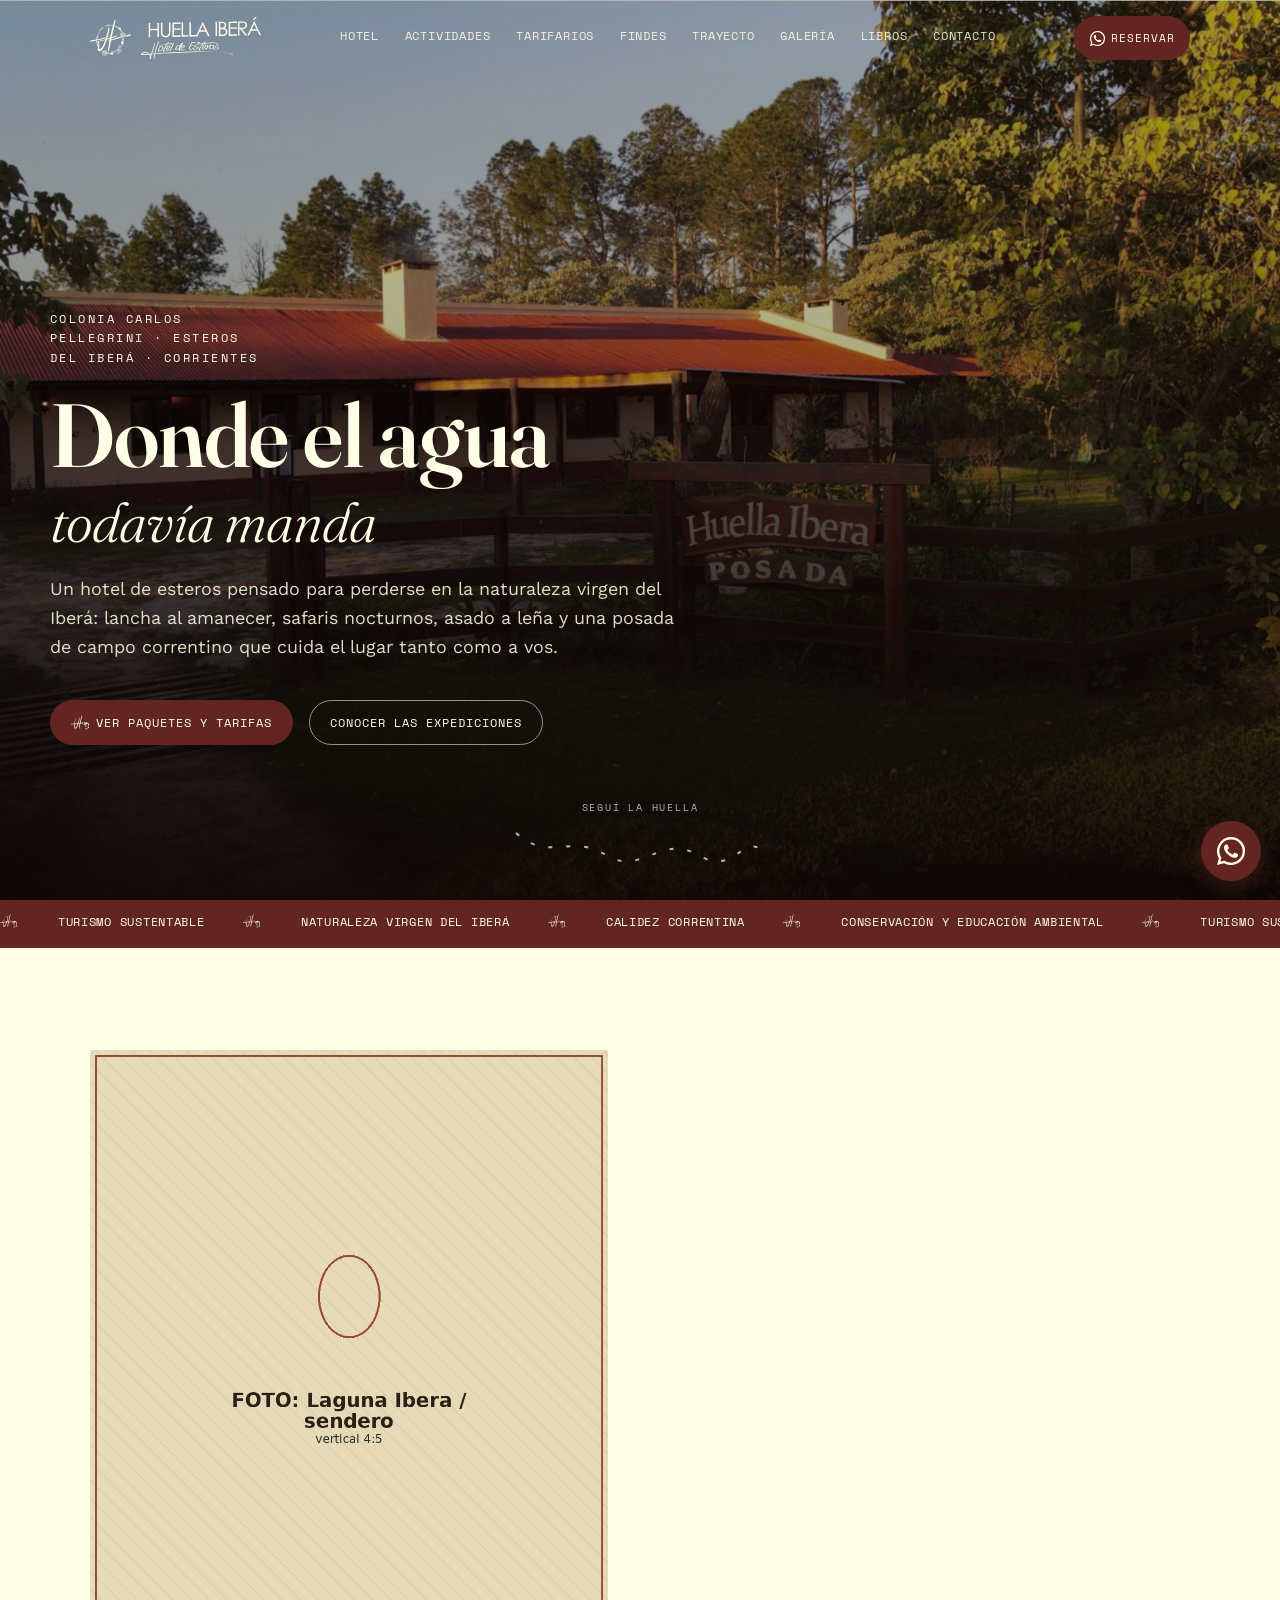
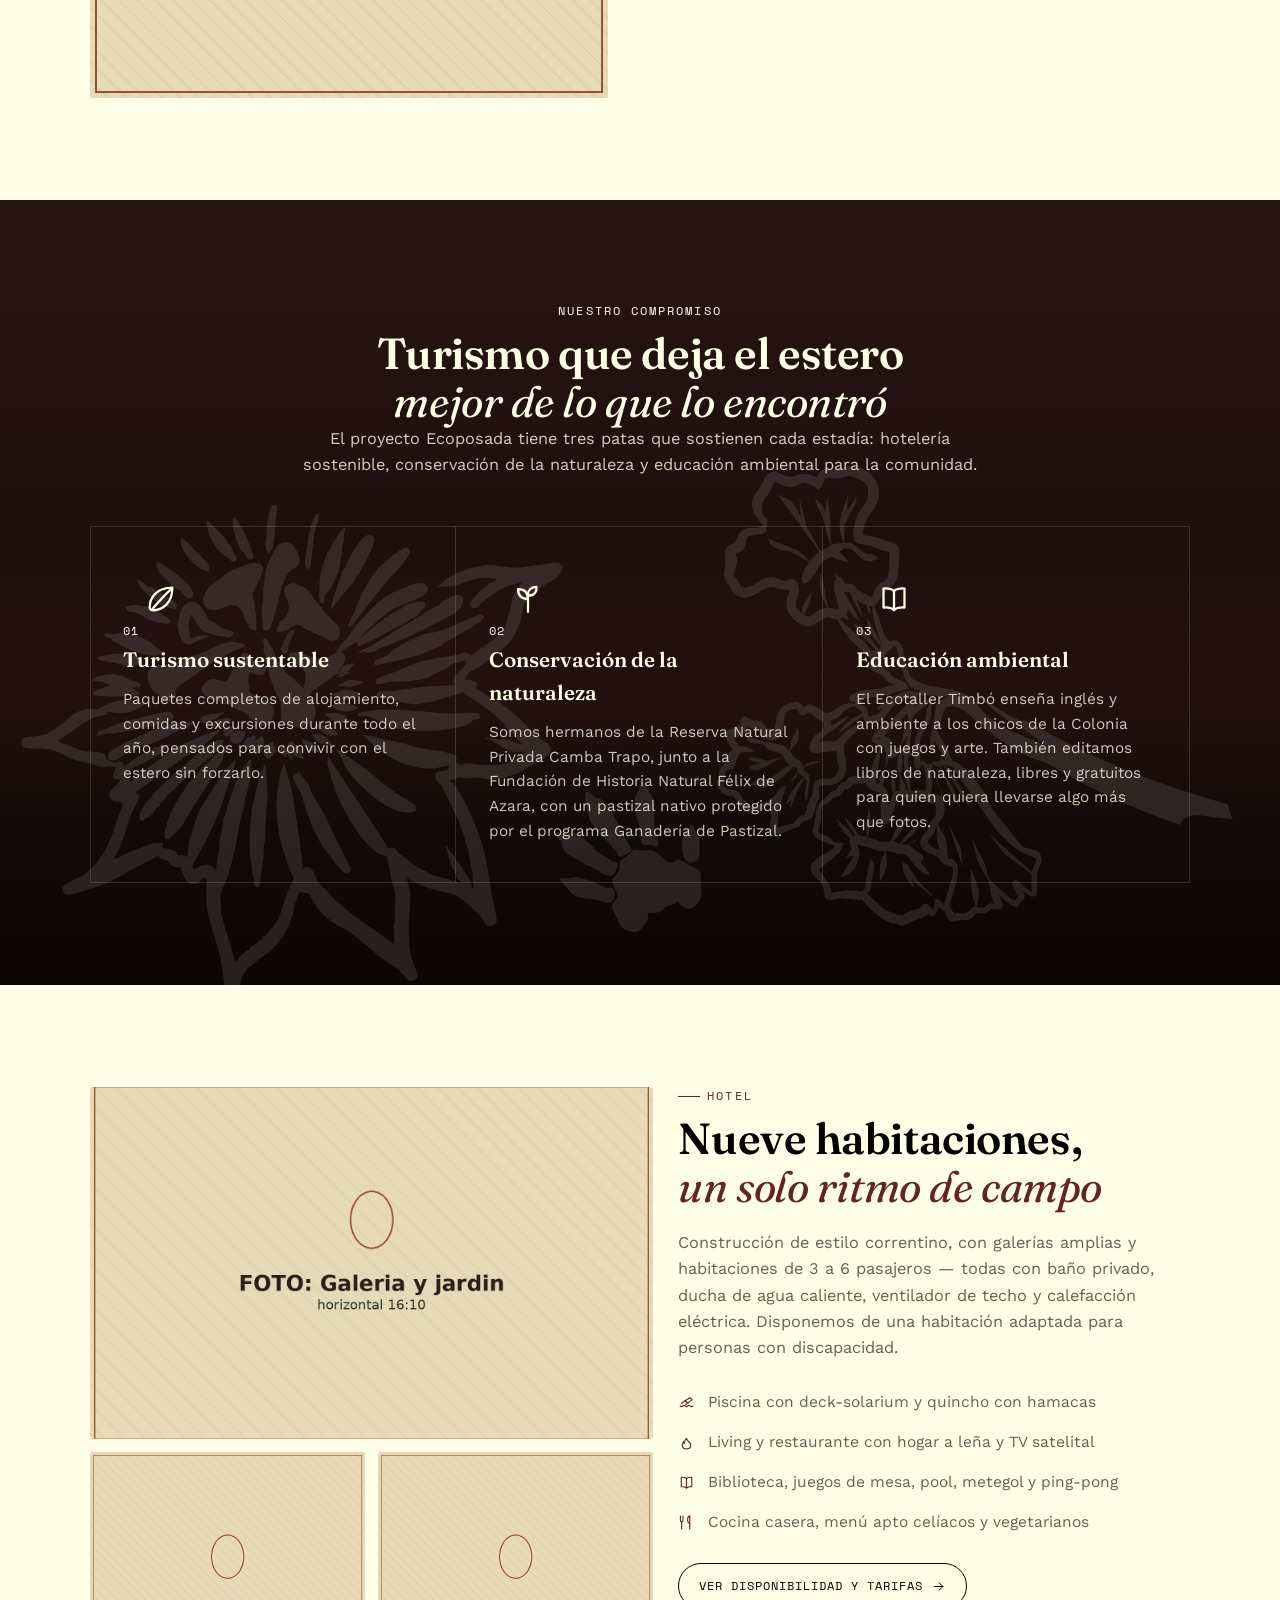
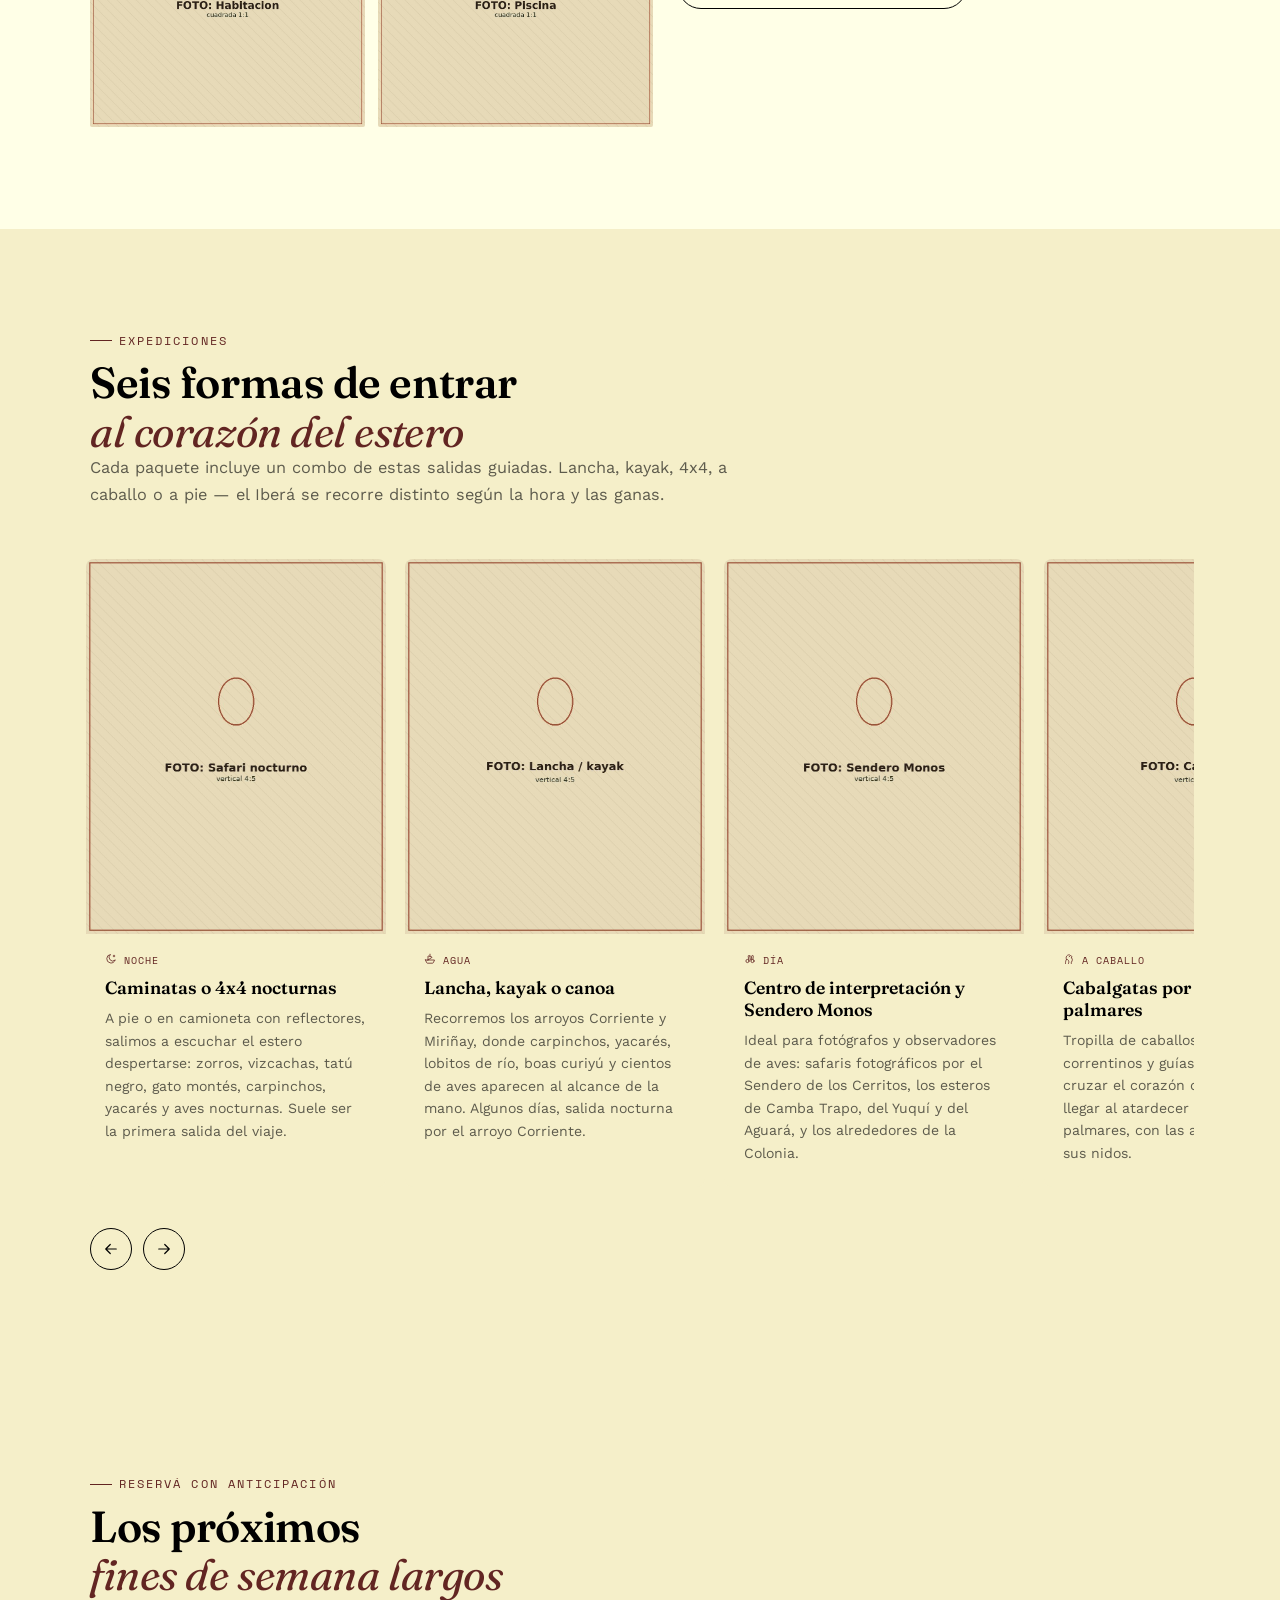
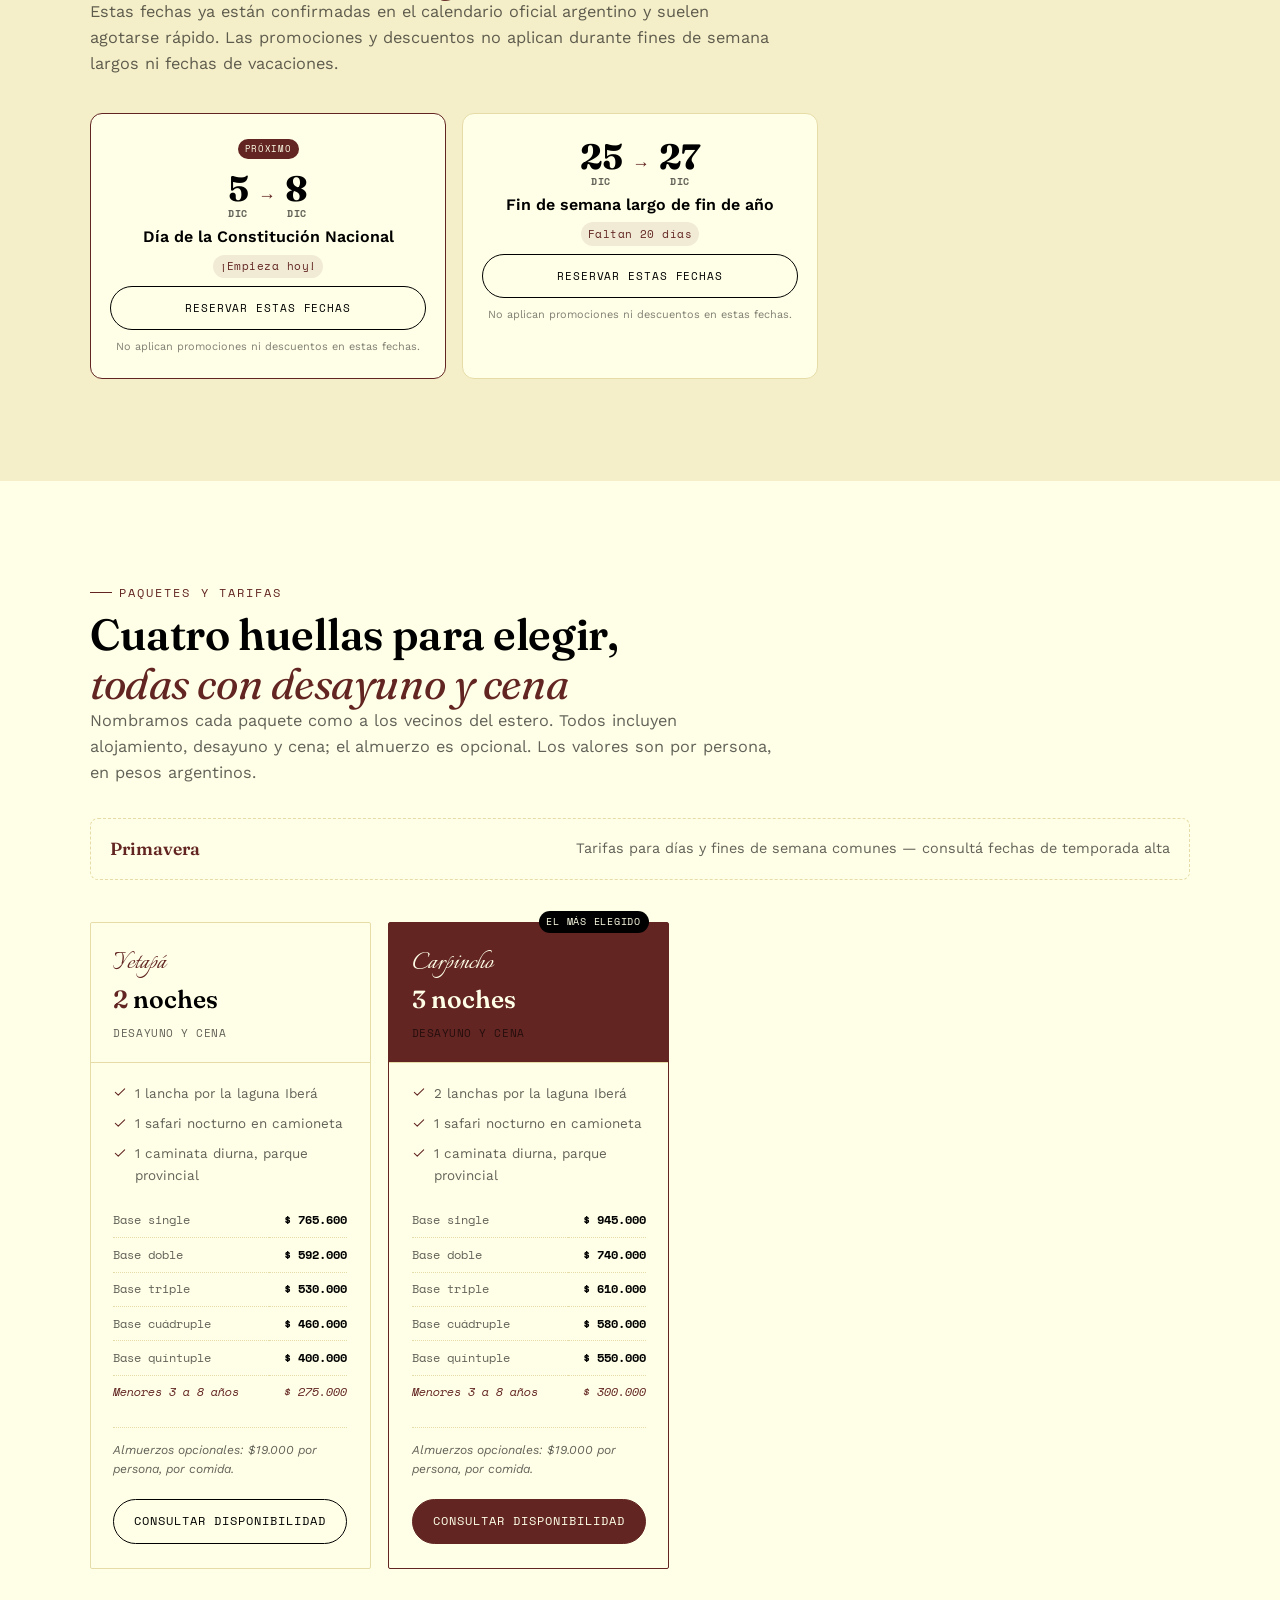
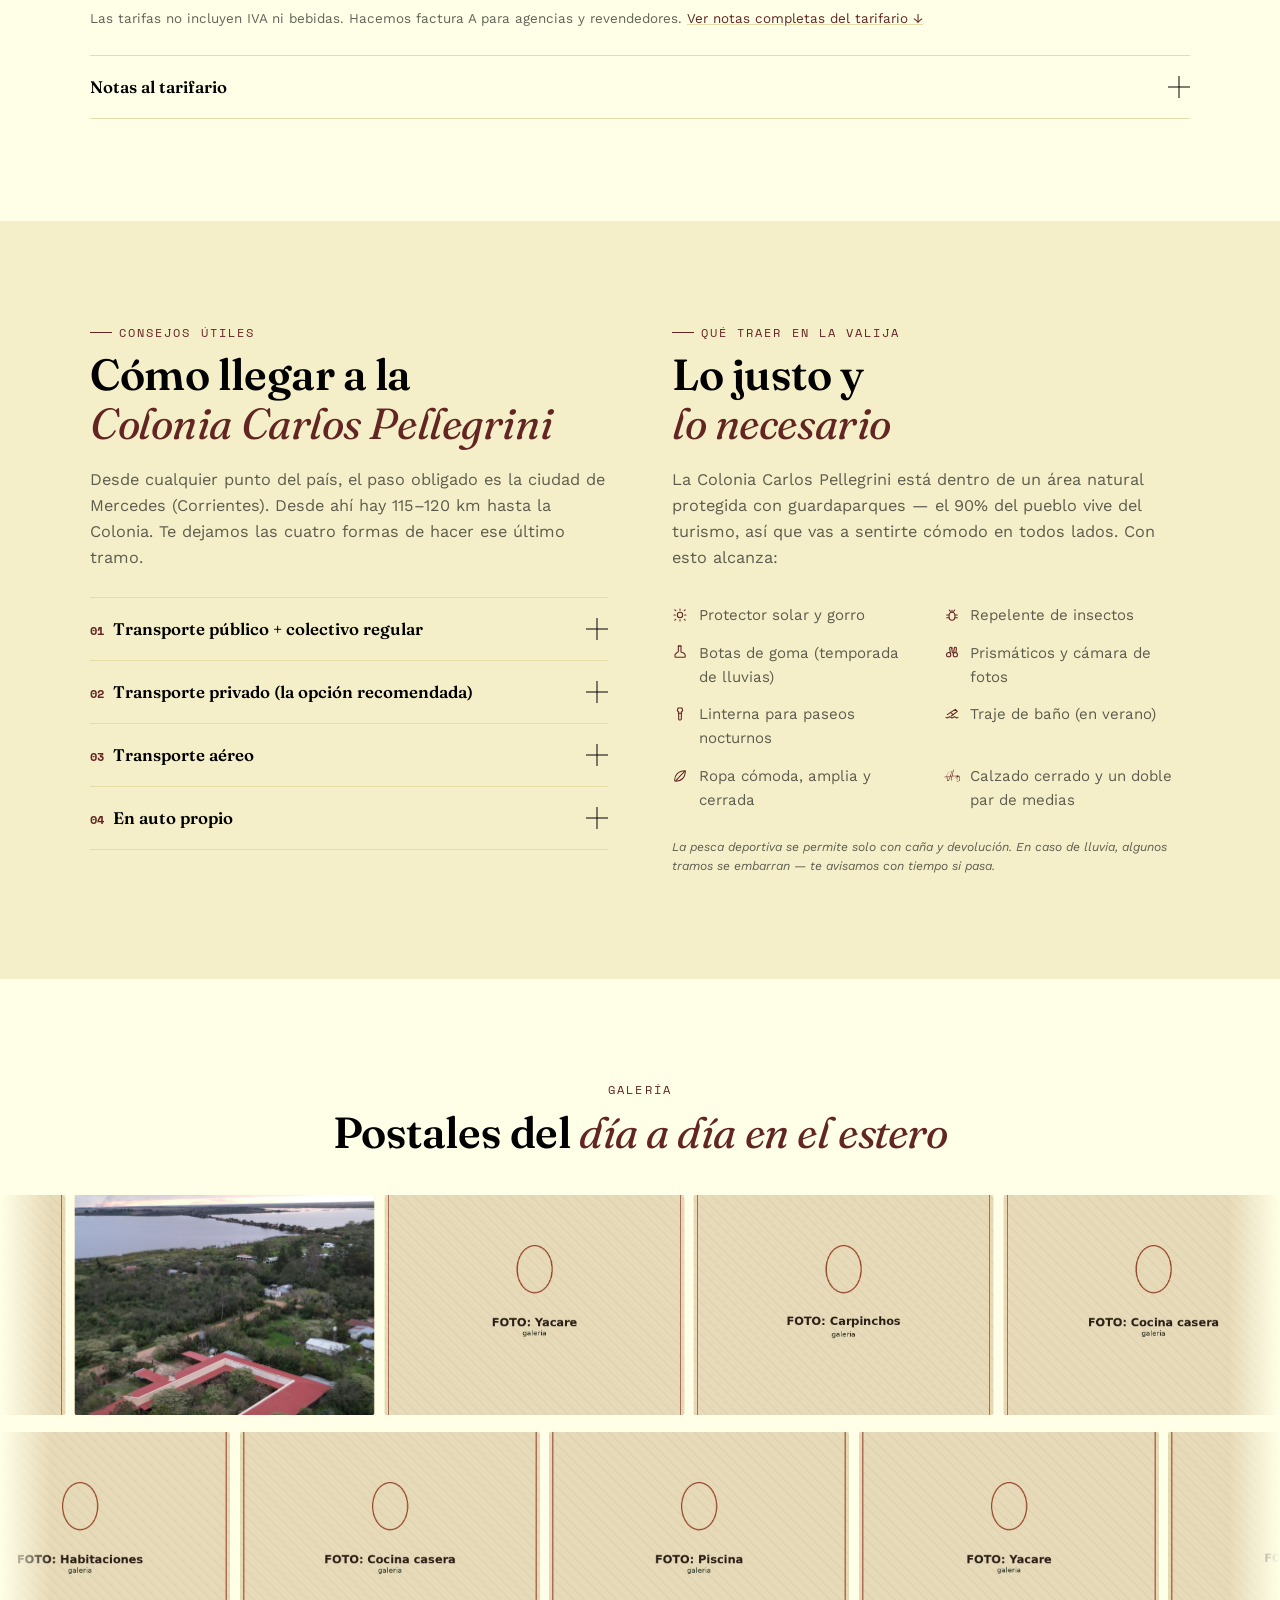
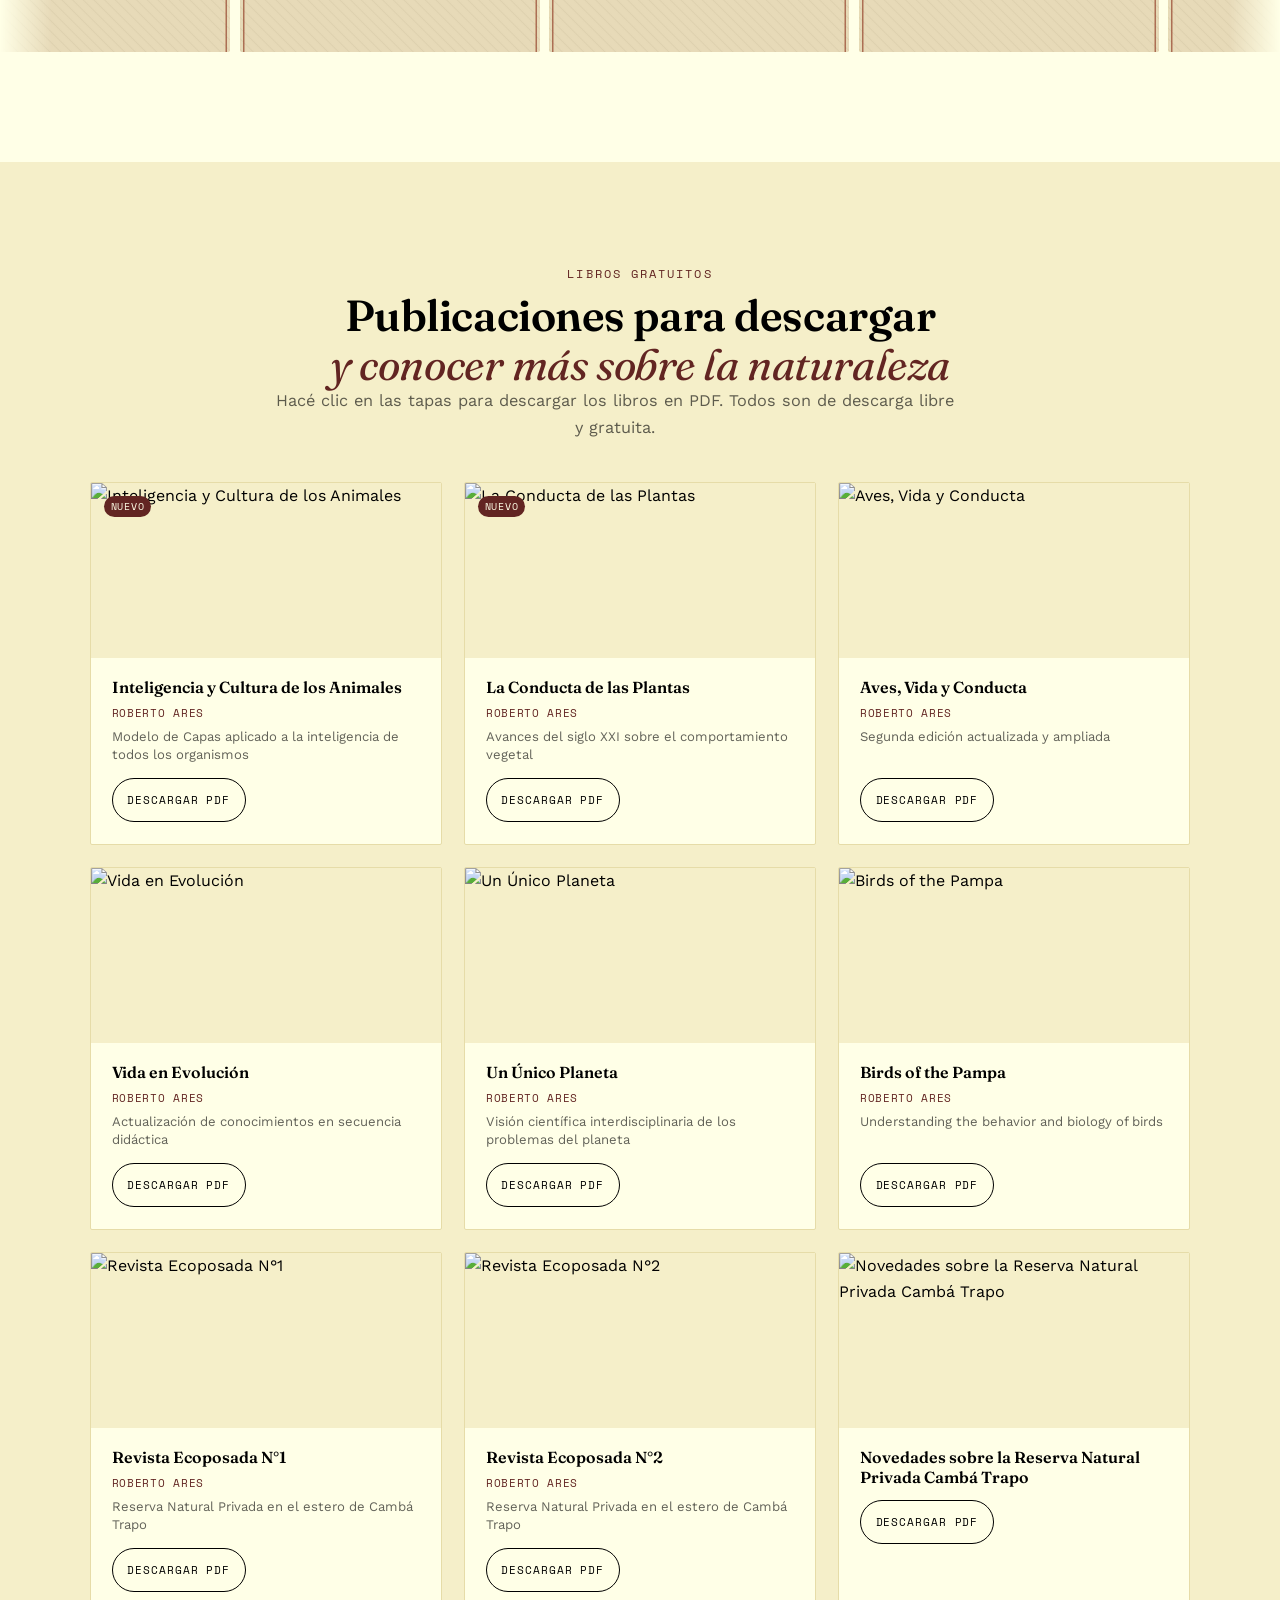
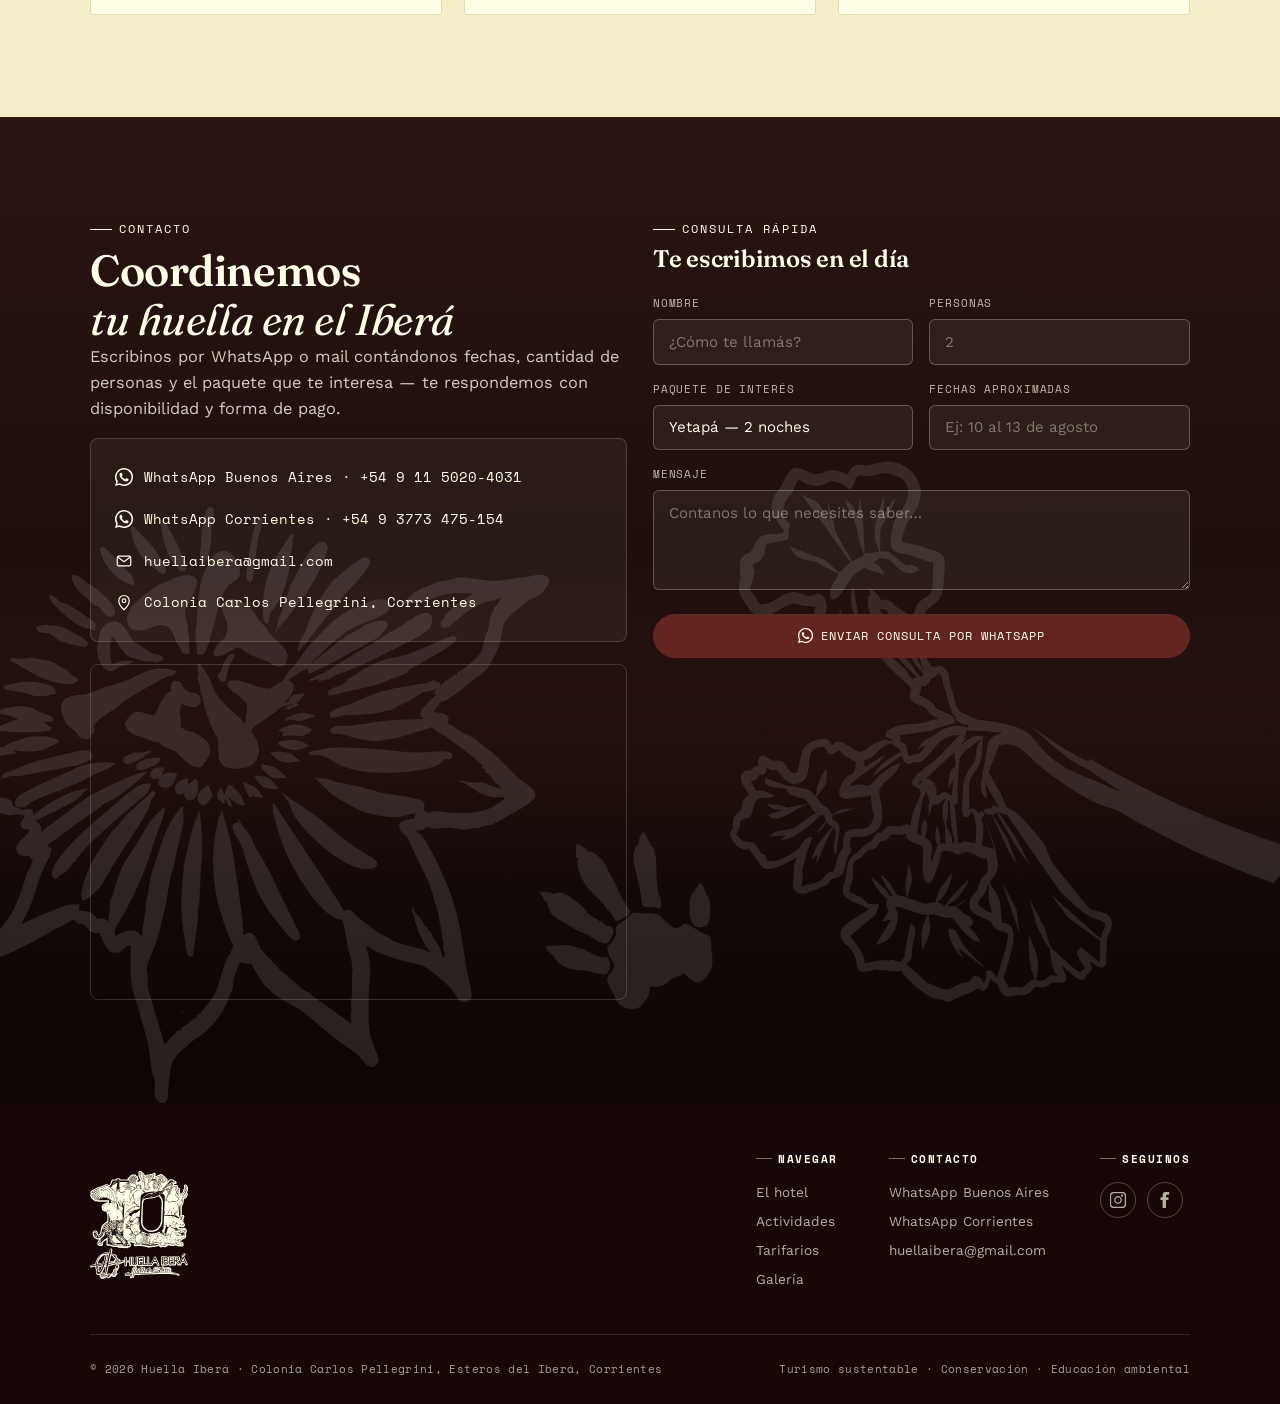
==== index.html @ ae1b10b7 "ss" ====
<!doctype html>
<html lang="es-AR">
<head>
<meta charset="UTF-8">
<meta name="viewport" content="width=device-width, initial-scale=1">
<title>Huella Iberá — Hotel de Esteros · Colonia Carlos Pellegrini, Corrientes</title>
<meta name="description" content="Huella Iberá, hotel de esteros en Colonia Carlos Pellegrini. Paquetes con alojamiento, comidas y expediciones para vivir los Esteros del Iberá: turismo sustentable, naturaleza virgen y calidez correntina.">
<meta name="theme-color" content="#283226">

<!-- Open Graph -->
<meta property="og:title" content="Huella Iberá — Hotel de Esteros">
<meta property="og:description" content="Paquetes con alojamiento, comidas y expediciones en el corazón de los Esteros del Iberá.">
<meta property="og:type" content="website">
<meta property="og:image" content="images/og/huella-ibera-portada.jpg">

<link rel="icon" href="images/og/favicon.png">
<link rel="preload" as="image" href="images/isotipo.svg">
<link rel="preload" as="image" href="images/tapiz.svg">
<link rel="stylesheet" href="css/style.css">
</head>
<body>

<!-- =====================================================================
     SPRITE DE ÍCONOS — todo el set de íconos de la web vive acá una sola
     vez y se referencia con <use href="#icon-x">. No se ve en pantalla.
     ===================================================================== -->
<svg class="sr-only" aria-hidden="true" focusable="false">
  <defs>
    <symbol id="icon-track" viewBox="0 0 168 146" fill="currentColor"><path d="M88 20c-11,-2 -20,0 -30,7l0 0c-1,1 -3,2 -5,2 -9,5 -14,12 -18,21 2,-2 3,-4 5,-6 3,-3 14,-15 18,-17l0 0c8,-3 21,-6 30,-7zm-43 55c-6,1 -11,2 -15,3 2,-19 12,-37 28,-48l1 0c11,-7 24,-9 35,-7 -4,14 -8,30 -9,37 -1,4 -2,8 -3,12 -4,1 -8,3 -12,4 1,-1 1,-3 2,-4 -2,1 -5,1 -7,2 -1,1 -1,3 -1,4 -15,3 -28,6 -31,8 -3,2 1,8 1,9 1,2 1,6 0,10 -1,-3 -2,-7 -3,-10 -1,-4 -1,-8 -1,-12 -1,0 -2,1 -2,1l0 0c-1,0 -1,0 -2,0 1,8 3,17 7,24 0,0 0,1 1,2 -1,2 -1,4 -2,5 -4,4 4,21 20,2 6,-8 13,-23 18,-39 4,-1 8,-2 12,-3 -1,2 -1,4 -2,7 -11,4 -8,3 0,2 -2,11 -4,22 -6,35 0,7 1,14 4,2 3,-14 6,-26 9,-39 8,-2 20,-5 28,-7 7,-2 13,-3 17,-4 0,4 0,9 -1,13 0,0 0,0 1,1 0,0 0,0 0,1 0,0 1,-1 1,-1 0,0 0,0 0,0 0,0 0,0 0,0 1,-5 2,-9 2,-13l-1 0c0,0 0,-1 0,-1l0 0c0,0 0,0 0,0 -1,0 -1,0 -1,0 0,0 0,0 0,0l0 0c0,0 0,0 0,0 0,0 0,0 0,0l0 0 0 0 -1 0 0 0 0 0 0 0 0 0 0 0 0 0 0 0 0 0 0 0 0 0 0 0 0 0 0 -1 0 0 0 0 0 0 0 0 0 0 0 0 0 0 0 0 0 0 0 0 0 0 0 0 0 0 0 0 0 0 0 0 0 0 0 0 0 0 0 0 0 0 0 0 0 0c0,0 -1,0 -1,-1 0,-1 -1,-1 -1,-2 0,0 0,0 0,0 0,0 0,0 0,0 0,0 0,0 -1,0 -10,3 -22,6 -31,9 -4,1 -8,2 -11,3 1,-2 1,-4 1,-6 4,-1 11,-3 16,-5 10,-3 14,-7 -1,-3 -6,2 -13,4 -14,4 2,-8 4,-17 6,-26 2,-6 9,-36 9,-41 0,-3 0,-2 -3,-1 -1,4 -4,12 -6,20 -1,0 -2,0 -3,0 1,0 2,0 3,1l0 0c-12,-2 -25,1 -36,8l-1 0c-11,7 -19,16 -25,28 -2,5 -3,10 -4,14 0,-6 2,-12 4,-18 -4,8 -6,16 -7,25 -8,1 3,0 -11,1 -2,1 -13,1 -15,5 -1,4 2,2 3,2 19,-3 39,-7 57,-12 26,-9 23,-9 12,-6 6,-21 9,-41 6,-42 -2,0 -4,11 -6,20 -1,5 -2,9 -3,10 -1,5 -2,9 -3,13 -7,2 -15,3 -21,5zm-3 11c4,-1 12,-3 21,-6 0,1 -1,2 -1,3 -4,11 -10,27 -20,35 -1,-2 -2,-3 -3,-5l0 0 0 0 0 0c-1,1 -1,2 -1,3 0,0 0,0 0,1 1,1 1,1 2,2 -3,1 -4,-2 -3,-5 4,-22 -2,-24 -2,-25 0,-2 5,-2 7,-3zm95 -1c0,-1 -1,0 -1,0 -1,0 -2,0 -2,1 -1,0 -1,0 -1,1 -1,0 -1,0 -1,0 0,0 0,0 0,0 0,1 -1,0 -1,0 0,-1 0,-2 0,-2 -1,0 -1,-1 -1,-1l0 0c-1,0 -2,2 -2,3 0,0 0,1 0,1 0,1 0,1 0,1 0,1 0,1 0,3 0,0 0,0 0,1 -1,0 0,0 0,1 0,0 0,1 0,1 1,0 2,0 2,1 1,0 0,0 1,0 1,1 1,1 1,1 1,-1 1,0 1,-1 0,0 0,0 0,0 1,0 1,0 1,0 0,-1 0,-1 1,-1 0,0 0,-1 0,-1 1,0 1,0 1,0 1,0 -1,2 0,3 0,1 0,2 0,3 0,1 0,1 0,1 0,1 -1,2 0,5 0,0 0,0 0,1 -1,0 0,0 0,1 0,0 0,1 0,1 1,0 2,0 2,1 1,0 0,0 1,0 1,1 1,1 1,1 1,-1 1,0 1,-1 0,0 0,0 0,0 1,0 1,0 1,0 0,-1 0,-1 1,-1 0,0 0,-1 0,-1 1,0 1,0 1,0 0,0 0,0 0,0 0,0 1,0 0,0 0,0 0,0 1,0 0,0 0,0 0,0 1,0 1,0 1,0 0,0 -1,-2 0,-4 0,-2 -1,-1 -1,-2l0 0 0 0c0,0 0,0 0,0l0 0c0,0 0,0 0,0l0 0c0,0 0,0 0,0l0 0c-2,1 -4,2 -5,3 -3,1 -2,0 -3,1 0,-1 0,-2 0,-5 0,-1 0,-2 1,-2 0,-1 0,-1 0,-1zm14 46c-2,0 -4,0 -5,0 -1,0 -2,0 -3,0 -2,0 -9,0 -9,-2 0,-1 0,-2 0,-5 0,0 0,0 0,-1 3,1 13,2 20,3 1,0 1,0 2,0 0,0 0,0 0,0 0,0 0,0 0,0 -1,0 -2,1 -3,2 -1,1 -1,2 -2,3zm-7 -68c-2,0 -3,0 -4,1 -1,0 -1,1 -2,1 -2,1 -2,2 -1,3 1,1 3,1 4,1 5,-1 10,0 14,2 1,1 2,3 5,5 3,2 3,1 4,2 2,1 3,2 5,2 3,2 7,2 10,4 6,2 7,3 5,5 -6,7 -8,20 -9,20 0,0 0,0 0,0l0 0 0 0c0,0 -1,0 -1,0 7,0 17,-4 24,-5 0,-1 0,-3 0,-5 1,-4 2,-8 2,-13 0,0 1,0 1,0 -1,9 -2,18 -4,27 -10,2 -25,6 -36,9 -3,1 -5,2 -7,2 2,-3 3,-7 4,-12 4,-1 11,-4 17,-7 2,-1 4,-3 5,-5 1,-2 1,-5 -1,-5 -1,0 -5,2 -8,4 -5,3 -8,5 -8,6 -1,-5 -2,-11 -2,-17 0,-5 1,-7 0,-12 -3,2 -10,6 -15,8 -4,2 -6,4 -6,6 0,2 1,4 2,6 0,0 0,0 0,0 -1,1 -2,3 -3,4 0,0 -1,2 -1,3 0,0 0,0 0,0 0,0 0,0 0,0 0,0 0,0 0,0l0 0 0 0c-1,1 -2,1 -3,2 -1,1 -2,2 -2,3 0,0 0,0 0,0 0,0 0,0 0,0 0,0 0,0 0,0 0,0 -1,0 -1,-1 0,-1 1,-2 1,-4 0,-1 0,-2 0,-2 0,-3 0,-5 -2,-7 -1,-1 -3,-3 -5,-4 -2,-1 -4,-2 -6,-4 -1,-1 -3,-1 -4,-1zm-58 49c0,2 1,4 2,5 1,-1 1,-1 2,-2 1,-1 1,-2 1,-2 0,0 0,0 -1,-1 -1,0 -1,0 -2,1 -1,0 -2,0 -2,-1zm-13 -3c0,3 2,5 4,5 1,0 2,-3 3,-5 1,-1 1,-3 1,-4 -1,-1 -2,-2 -3,-2 -1,0 -2,0 -3,1 -1,0 -2,2 -2,5zm4 -29c-1,1 -2,2 -3,4 -1,2 -1,3 0,3 1,0 2,-1 3,-2 1,-2 1,-3 1,-4 0,0 -1,-1 -1,-1z"/></symbol>

    <symbol id="icon-leaf" viewBox="0 0 24 24" fill="none" stroke="currentColor" stroke-width="1.6" stroke-linecap="round" stroke-linejoin="round">
      <path d="M20 4C9 4 4 11 4 18c0 .8.6 2 2 2 7 0 14-5 14-16Z"/>
      <path d="M6 19C10 14 14 10 19 5"/>
    </symbol>

    <symbol id="icon-boat" viewBox="0 0 24 24" fill="none" stroke="currentColor" stroke-width="1.6" stroke-linecap="round" stroke-linejoin="round">
      <path d="M3 14h18l-2.2 5.2a2 2 0 0 1-1.84 1.2H7.04a2 2 0 0 1-1.84-1.2L3 14Z"/>
      <path d="M8 14V6.6c0-.4.3-.7.7-.6l7 1.9c.5.1.6.8.1 1L8 14Z"/>
      <path d="M12 2.4V6"/>
    </symbol>

    <symbol id="icon-moon" viewBox="0 0 24 24" fill="none" stroke="currentColor" stroke-width="1.6" stroke-linecap="round" stroke-linejoin="round">
      <path d="M20 14.5A8.5 8.5 0 1 1 11 3a7 7 0 0 0 9 11.5Z"/>
      <path d="M18 4.5v3M16.5 6h3"/>
    </symbol>

    <symbol id="icon-horse" viewBox="0 0 24 24" fill="none" stroke="currentColor" stroke-width="1.6" stroke-linecap="round" stroke-linejoin="round">
      <path d="M5 21c0-3.5.3-6 2-8.4"/>
      <path d="M7 12.6C5.6 10 6 6.5 9 4.6c2-1.3 4.6-1.2 6 .4 1 .1 2.3.9 2.6 2.2.3 1.2-.2 1.8-1 2.1"/>
      <path d="M16.6 9.3c1 .6 1.9 1.7 2.1 3.2.3 2.4-.7 4-1.7 5.5-.6.9-.6 1.9-.4 3"/>
      <path d="M9 13c1.6 1 2.6 2.6 2.6 4.6 0 1.3-.2 2.4-.6 3.4"/>
      <path d="M13.6 6.3 12.2 7.7"/>
    </symbol>

    <symbol id="icon-binoculars" viewBox="0 0 24 24" fill="none" stroke="currentColor" stroke-width="1.6" stroke-linecap="round" stroke-linejoin="round">
      <circle cx="7" cy="16" r="3.2"/>
      <circle cx="17" cy="16" r="3.2"/>
      <path d="M9.6 14 8.4 6.6a1.4 1.4 0 0 1 1.4-1.6h.4a1.4 1.4 0 0 1 1.4 1.2l1 7"/>
      <path d="M14.4 14l1-7.8a1.4 1.4 0 0 1 1.4-1.2h.4a1.4 1.4 0 0 1 1.4 1.6L17.8 13"/>
      <path d="M11.4 6h1.2"/>
    </symbol>

    <symbol id="icon-compass" viewBox="0 0 24 24" fill="none" stroke="currentColor" stroke-width="1.6" stroke-linecap="round" stroke-linejoin="round">
      <circle cx="12" cy="12" r="9"/>
      <path d="M14.8 9.2 13 13l-3.8 1.8L11 11l3.8-1.8Z"/>
    </symbol>

    <symbol id="icon-fire" viewBox="0 0 24 24" fill="none" stroke="currentColor" stroke-width="1.6" stroke-linecap="round" stroke-linejoin="round">
      <path d="M12 21c-3.6 0-6-2.2-6-5.6 0-2 1-3.4 2-4.7-.2 1.3.2 2.2 1 2.6-.3-2.6.6-5 3-7 .4 2 1.3 3 2.6 4 1.6 1.2 3.4 2.7 3.4 5.5C18 18.8 15.6 21 12 21Z"/>
    </symbol>

    <symbol id="icon-pool" viewBox="0 0 24 24" fill="none" stroke="currentColor" stroke-width="1.6" stroke-linecap="round" stroke-linejoin="round">
      <path d="M3 17c1.2 1 2.4 1 3.6 0s2.4-1 3.6 0 2.4 1 3.6 0 2.4-1 3.6 0 2.4 1 3.6 0"/>
      <path d="M5 13 17 5l3 3-9 7"/>
      <path d="M9.5 9.5 14 13"/>
    </symbol>

    <symbol id="icon-utensils" viewBox="0 0 24 24" fill="none" stroke="currentColor" stroke-width="1.6" stroke-linecap="round" stroke-linejoin="round">
      <path d="M7 3v6.2c0 1-.8 1.8-1.8 1.8S3.4 10.2 3.4 9.2V3"/>
      <path d="M5.2 11v10"/>
      <path d="M16.6 3c-1.7 0-3 2-3 5s1.3 5 3 5"/>
      <path d="M16.6 3v18"/>
    </symbol>

    <symbol id="icon-seedling" viewBox="0 0 24 24" fill="none" stroke="currentColor" stroke-width="1.6" stroke-linecap="round" stroke-linejoin="round">
      <path d="M12 21v-9"/>
      <path d="M12 12C7 12 5 9 5 5c4 0 7 2 7 7Z"/>
      <path d="M12 9c0-3.5 2.4-5.5 6-5.5.3 3.5-1.4 6.2-6 6.2"/>
    </symbol>

    <symbol id="icon-book" viewBox="0 0 24 24" fill="none" stroke="currentColor" stroke-width="1.6" stroke-linecap="round" stroke-linejoin="round">
      <path d="M12 6.4C10.4 5 8 4.4 4.6 4.6V18c3.4-.2 5.8.4 7.4 1.8 1.6-1.4 4-2 7.4-1.8V4.6C16 4.4 13.6 5 12 6.4Z"/>
      <path d="M12 6.4V19.8"/>
    </symbol>

    <symbol id="icon-shield" viewBox="0 0 24 24" fill="none" stroke="currentColor" stroke-width="1.6" stroke-linecap="round" stroke-linejoin="round">
      <path d="M12 3 4.5 6v6.4C4.5 16.6 7.7 20 12 21.5c4.3-1.5 7.5-4.9 7.5-9.1V6L12 3Z"/>
      <path d="M9 12l2.2 2.2L15.4 9.6"/>
    </symbol>

    <symbol id="icon-whatsapp" viewBox="0 0 114 114" fill="currentColor"><path d="M14 101c1,-4 3,-11 4,-15 1,-4 -5,-6 -8,-22 -2,-16 4,-30 11,-38 1,-1 2,-2 3,-3 9,-8 18,-13 31,-13 14,-1 26,4 35,13 18,17 19,46 4,64 -15,18 -40,23 -61,11 -3,-2 -2,-2 -9,0 -3,1 -7,2 -10,3zm22 -70c-2,0 -3,2 -4,3 -10,11 4,30 12,36 3,3 4,4 8,7 10,6 27,13 33,0 0,-1 1,-5 1,-6 0,-2 -3,-2 -4,-3 -12,-5 -10,-6 -15,0 -1,2 -1,4 -4,3 -4,-2 -7,-4 -10,-6 -3,-2 -11,-10 -10,-13 0,-1 3,-4 4,-4 2,-3 2,-3 0,-6l-4 -11c-2,-1 -6,-1 -7,0zm-36 83l24 -6c8,-2 5,-1 11,2 4,1 8,3 12,3 19,4 36,-3 47,-12 10,-8 19,-22 20,-41 1,-9 -1,-18 -4,-25 -3,-7 -6,-12 -11,-17 -5,-5 -11,-10 -20,-14 -8,-3 -16,-4 -26,-4 -11,1 -25,6 -32,13 -2,2 -3,3 -4,4 -13,14 -20,32 -16,51 2,7 3,11 6,17 1,2 0,3 0,5 -2,8 -5,17 -7,24z"/></symbol>

    <symbol id="icon-instagram" viewBox="0 0 140 140" fill="currentColor"><path fill-rule="evenodd" d="M26 0l88 0c14,0 26,12 26,26l0 88c0,14 -12,26 -26,26l-88 0c-14,0 -26,-12 -26,-26l0 -88c0,-14 12,-26 26,-26zm79 21l0 0c6,0 11,4 11,10l0 0c0,5 -5,10 -11,10l0 0c-5,0 -10,-5 -10,-10l0 0c0,-6 5,-10 10,-10zm-35 15l0 0c18,0 34,15 34,34l0 0c0,18 -16,34 -34,34l0 0c-19,0 -34,-16 -34,-34l0 0c0,-19 15,-34 34,-34zm0 10l0 0c13,0 23,11 23,24l0 0c0,13 -10,23 -23,23l0 0c-13,0 -24,-10 -24,-23l0 0c0,-13 11,-24 24,-24zm-38 -36l76 0c12,0 21,10 21,22l0 76c0,12 -9,21 -21,21l-76 0c-12,0 -22,-9 -22,-21l0 -76c0,-12 10,-22 22,-22z"/></symbol>

    <symbol id="icon-facebook" viewBox="0 0 26 46" fill="currentColor"><path d="M0 15l6 0 0 -3c0,-3 0,-5 1,-7 0,-1 2,-3 3,-4 2,-1 5,-1 7,-1 3,0 6,0 9,1l-2 7c-1,0 -3,0 -4,0 -2,0 -3,0 -3,1 -1,0 -1,2 -1,4l0 2 7 0 0 8 -7 0 0 22c-4,1 -7,1 -10,0l0 -22 -6 0 0 -8z"/></symbol>

    <symbol id="icon-mail" viewBox="0 0 24 24" fill="none" stroke="currentColor" stroke-width="1.6" stroke-linecap="round" stroke-linejoin="round">
      <rect x="3" y="5.5" width="18" height="13" rx="2"/>
      <path d="M4 7l8 6 8-6"/>
    </symbol>

    <symbol id="icon-phone" viewBox="0 0 24 24" fill="none" stroke="currentColor" stroke-width="1.6" stroke-linecap="round" stroke-linejoin="round">
      <path d="M7.4 3.6 9.8 8 7.6 10c1 2.2 2.2 3.4 4.4 4.4l2-2.2 4.4 2.4v3a1.6 1.6 0 0 1-1.8 1.6C9.9 18.4 5.6 14.1 4.8 7.4 4.6 6.3 5.4 5.4 6.4 5.2Z"/>
    </symbol>

    <symbol id="icon-pin" viewBox="0 0 24 24" fill="none" stroke="currentColor" stroke-width="1.6" stroke-linecap="round" stroke-linejoin="round">
      <path d="M12 21s7-6.3 7-12a7 7 0 1 0-14 0c0 5.7 7 12 7 12Z"/>
      <circle cx="12" cy="9" r="2.4"/>
    </symbol>

    <symbol id="icon-close" viewBox="0 0 24 24" fill="none" stroke="currentColor" stroke-width="1.7" stroke-linecap="round">
      <path d="M5 5l14 14M19 5 5 19"/>
    </symbol>

    <symbol id="icon-menu" viewBox="0 0 24 24" fill="none" stroke="currentColor" stroke-width="1.7" stroke-linecap="round">
      <path d="M3 6h18M3 12h18M3 18h18"/>
    </symbol>

    <symbol id="icon-arrow" viewBox="0 0 24 24" fill="none" stroke="currentColor" stroke-width="1.6" stroke-linecap="round" stroke-linejoin="round">
      <path d="M5 12h14M13 6l6 6-6 6"/>
    </symbol>

    <symbol id="icon-check" viewBox="0 0 24 24" fill="none" stroke="currentColor" stroke-width="1.8" stroke-linecap="round" stroke-linejoin="round">
      <path d="M4 12.5 9 17.5 20 6.5"/>
    </symbol>

    <symbol id="icon-sun" viewBox="0 0 24 24" fill="none" stroke="currentColor" stroke-width="1.6" stroke-linecap="round">
      <circle cx="12" cy="12" r="4"/>
      <path d="M12 3v2M12 19v2M4.2 4.2l1.4 1.4M18.4 18.4l1.4 1.4M3 12h2M19 12h2M4.2 19.8l1.4-1.4M18.4 5.6l1.4-1.4"/>
    </symbol>

    <symbol id="icon-boot" viewBox="0 0 24 24" fill="none" stroke="currentColor" stroke-width="1.6" stroke-linecap="round" stroke-linejoin="round">
      <path d="M9.5 3v8.4L6 14.2c-1 .7-1.6 1.8-1.6 3v1.3c0 .8.6 1.5 1.5 1.5h12.6c.8 0 1.5-.7 1.5-1.5 0-2.8-2-5.2-4.7-5.8L13.5 12V3Z"/>
      <path d="M9.5 3h4"/>
    </symbol>

    <symbol id="icon-flashlight" viewBox="0 0 24 24" fill="none" stroke="currentColor" stroke-width="1.6" stroke-linecap="round" stroke-linejoin="round">
      <path d="M9 3h6l1 4-2 2v10.5a1.5 1.5 0 0 1-1.5 1.5h-1A1.5 1.5 0 0 1 10 19.5V9L8 7Z"/>
      <path d="M9.4 11h5.2"/>
    </symbol>

    <symbol id="icon-bug" viewBox="0 0 24 24" fill="none" stroke="currentColor" stroke-width="1.6" stroke-linecap="round" stroke-linejoin="round">
      <ellipse cx="12" cy="14" rx="4.5" ry="6"/>
      <path d="M12 8V5M9.5 6.5 8 4.5M14.5 6.5 16 4.5M7.5 12H4M7.5 16H4M20 12h-3.5M20 16h-3.5"/>
    </symbol>
  </defs>
</svg>

<!-- =====================================================================
     NAV
     ===================================================================== -->
<header class="nav" id="siteNav">
  <div class="container">
    <a href="#inicio" class="nav-brand">
      <img src="images/isotipo.svg" alt="" class="nav-isotipo">
      <img src="images/logotipo-completo.svg" alt="Huella Iberá — Hotel de Esteros" class="nav-logo">
    </a>

    <nav class="nav-links" id="navLinks" aria-label="Navegación principal">
      <a href="#posada">Hotel</a>
      <a href="#expediciones">Actividades</a>
      <a href="#paquetes">Tarifarios</a>
      <a href="#findeslargos">Findes</a>
      <a href="#llegar">Trayecto</a>
      <a href="#galeria">Galería</a>
      <a href="#libros">Libros</a>
      <a href="#contacto">Contacto</a>
    </nav>

    <div class="nav-cta">
      <a class="btn btn--primary btn--sm" id="navWaBtn" href="https://wa.me/5491150204031" target="_blank" rel="noopener">
        <svg aria-hidden="true"><use href="#icon-whatsapp"/></svg>
        <span>Reservar</span>
      </a>
      <button class="nav-toggle" id="navToggle" aria-label="Abrir menú" aria-expanded="false" aria-controls="navLinks">
        <svg aria-hidden="true"><use href="#icon-menu"/></svg>
      </button>
    </div>
  </div>
</header>

<!-- =====================================================================
     HERO
     · Imagen recomendada: images/hero/fachada-atardecer.jpg (1920×1280 o más,
       horizontal, la galería/fachada de la posada con luz dorada — ya tenés
       una foto muy parecida a esta en el PDF de tarifas)
     ===================================================================== -->
<section class="hero" id="inicio">
  <div class="hero-media">
    <img src="images/hero/fachada-atardecer.jpg" alt="Fachada de Huella Iberá con techo a dos aguas entre el monte correntino, luz de atardecer">
  </div>
  <div class="hero-content container">
    <p class="hero-eyebrow">Colonia Carlos Pellegrini · Esteros del Iberá · Corrientes</p>
    <h1 class="hero-title">Donde el agua <em>todavía manda</em></h1>
    <p class="hero-sub">Un hotel de esteros pensado para perderse en la naturaleza virgen del Iberá: lancha al amanecer, safaris nocturnos, asado a leña y una posada de campo correntino que cuida el lugar tanto como a vos.</p>
    <div class="hero-actions">
      <a href="#paquetes" class="btn btn--primary">
        <svg aria-hidden="true"><use href="#icon-track"/></svg>
        Ver paquetes y tarifas
      </a>
      <a href="#expediciones" class="btn btn--ghost">Conocer las expediciones</a>
    </div>
  </div>
  <div class="hero-scroll">
    <span>Seguí la huella</span>
    <div class="huella-walk" aria-hidden="true">
      <svg viewBox="0 0 260 46"><path d="M6 8 C40 38, 60 8, 96 30 S 150 8, 188 30 S 230 8, 254 26" fill="none" stroke="currentColor" stroke-width="2"/></svg>
    </div>
  </div>
</section>

<div class="tape" aria-hidden="true">
  <div class="tape-track">
    <span>
      <svg class="tape-icon"><use href="#icon-track"/></svg> Turismo sustentable
      <svg class="tape-icon"><use href="#icon-track"/></svg> Naturaleza virgen del Iberá
      <svg class="tape-icon"><use href="#icon-track"/></svg> Calidez correntina
      <svg class="tape-icon"><use href="#icon-track"/></svg> Conservación y educación ambiental
    </span>
    <span>
      <svg class="tape-icon"><use href="#icon-track"/></svg> Turismo sustentable
      <svg class="tape-icon"><use href="#icon-track"/></svg> Naturaleza virgen del Iberá
      <svg class="tape-icon"><use href="#icon-track"/></svg> Calidez correntina
      <svg class="tape-icon"><use href="#icon-track"/></svg> Conservación y educación ambiental
    </span>
  </div>
</div>

<main>

<!-- =====================================================================
     INTRO / MANIFIESTO
     · Imagen recomendada: images/posada/jardin-laguna.jpg (vertical 4:5,
       la laguna o el sendero de palmeras al embarcadero)
     ===================================================================== -->
<section class="section" id="manifiesto">
  <div class="container">
    <div class="split reveal-group">
      <figure class="split-media reveal">
        <img src="images/posada/jardin-laguna.jpg" alt="Sendero entre palmeras hacia la Laguna Iberá, al atardecer">
      <div class="split-text reveal">
        <p class="eyebrow">Nuestra huella</p>
        <h2 class="section-title">Un refugio de campo correntino<br><em>frente al estero más vivo de Argentina</em></h2>
        <p class="lede">Huella Iberá está a una cuadra de la Laguna Iberá y a cuatro del embarcadero, en un pueblo de calles de tierra, casas de barro y gente que vive del monte y del agua. Nueve habitaciones grandes, dos salones con hogar a leña y un jardín de plantas nativas que da la bienvenida después de cada expedición.</p>
        <p>Cocinamos con verduras de huertas orgánicas locales y carnes de los campos vecinos de Camba Trapo. La repostería, las pastas y los dulces son de elaboración propia, con frutos de estación — la misma cocina de siempre, sin atajos.</p>
        <div class="signature-block">
          <img src="images/equipo/andrea-gustavo.jpg" alt="Andrea y Gustavo, anfitriones de Huella Iberá">
          <p class="who"><strong>Andrea y Gustavo</strong>Anfitriones de Huella Iberá</p>
        </div>
      </div>
    </div>
  </div>
</section>

<!-- =====================================================================
     COMPROMISO — 3 pilares (sección oscura)
     ===================================================================== -->
<section class="section on-dark" id="compromiso">
  <div class="container">
    <div class="section-head center reveal">
      <p class="eyebrow on-dark">Nuestro compromiso</p>
      <h2 class="section-title">Turismo que deja el estero<br><em>mejor de lo que lo encontró</em></h2>
      <p class="lede" style="margin-inline:auto;">El proyecto Ecoposada tiene tres patas que sostienen cada estadía: hotelería sostenible, conservación de la naturaleza y educación ambiental para la comunidad.</p>
    </div>

    <div class="pillars reveal-group">
      <div class="pillar reveal">
        <span class="num">01</span>
        <svg aria-hidden="true"><use href="#icon-leaf"/></svg>
        <h3>Turismo sustentable</h3>
        <p>Paquetes completos de alojamiento, comidas y excursiones durante todo el año, pensados para convivir con el estero sin forzarlo.</p>
      </div>
      <div class="pillar reveal">
        <span class="num">02</span>
        <svg aria-hidden="true"><use href="#icon-seedling"/></svg>
        <h3>Conservación de la naturaleza</h3>
        <p>Somos hermanos de la Reserva Natural Privada Camba Trapo, junto a la Fundación de Historia Natural Félix de Azara, con un pastizal nativo protegido por el programa Ganadería de Pastizal.</p>
      </div>
      <div class="pillar reveal">
        <span class="num">03</span>
        <svg aria-hidden="true"><use href="#icon-book"/></svg>
        <h3>Educación ambiental</h3>
        <p>El Ecotaller Timbó enseña inglés y ambiente a los chicos de la Colonia con juegos y arte. También editamos libros de naturaleza, libres y gratuitos para quien quiera llevarse algo más que fotos.</p>
      </div>
    </div>
  </div>
</section>

<!-- =====================================================================
     LA POSADA — habitaciones y servicios
     · Imágenes recomendadas: images/posada/piscina.jpg, images/posada/
       habitacion.jpg, images/posada/living-hogar.jpg, images/posada/exterior.jpg
     ===================================================================== -->
<section class="section" id="posada">
  <div class="container">
    <div class="posada-grid">
      <div class="posada-photos reveal-group">
        <figure class="ph reveal"><img src="images/posada/exterior.jpg" alt="Galería y jardín central de Huella Iberá"></figure>
        <figure class="ph reveal"><img src="images/posada/habitacion.jpg" alt="Habitación de Huella Iberá con vista al jardín"></figure>
        <figure class="ph reveal"><img src="images/posada/piscina.jpg" alt="Piscina con deck-solarium de Huella Iberá"></figure>
      </div>

      <div class="split-text">
        <p class="eyebrow">Hotel</p>
        <h2 class="section-title">Nueve habitaciones,<br><em>un solo ritmo de campo</em></h2>
        <p class="lede">Construcción de estilo correntino, con galerías amplias y habitaciones de 3 a 6 pasajeros — todas con baño privado, ducha de agua caliente, ventilador de techo y calefacción eléctrica. Disponemos de una habitación adaptada para personas con discapacidad.</p>

        <ul class="feature-list">
          <li><svg aria-hidden="true"><use href="#icon-pool"/></svg> Piscina con deck-solarium y quincho con hamacas</li>
          <li><svg aria-hidden="true"><use href="#icon-fire"/></svg> Living y restaurante con hogar a leña y TV satelital</li>
          <li><svg aria-hidden="true"><use href="#icon-book"/></svg> Biblioteca, juegos de mesa, pool, metegol y ping-pong</li>
          <li><svg aria-hidden="true"><use href="#icon-utensils"/></svg> Cocina casera, menú apto celíacos y vegetarianos</li>
        </ul>

        <a href="#paquetes" class="btn btn--ink" style="margin-top:1.8rem;">
          Ver disponibilidad y tarifas
          <svg aria-hidden="true"><use href="#icon-arrow"/></svg>
        </a>
      </div>
    </div>
  </div>
</section>

<!-- =====================================================================
     EXPEDICIONES
     · Imágenes recomendadas (vertical 4:5): images/expediciones/
       nocturna.jpg, lancha.jpg, sendero-monos.jpg, cabalgata.jpg,
       camba-trapo-natural.jpg, camba-trapo-cultural.jpg
     ===================================================================== -->
<section class="section on-paper-deep" id="expediciones">
  <div class="container">
    <div class="section-head reveal">
      <p class="eyebrow">Expediciones</p>
      <h2 class="section-title">Seis formas de entrar<br><em>al corazón del estero</em></h2>
      <p class="lede">Cada paquete incluye un combo de estas salidas guiadas. Lancha, kayak, 4x4, a caballo o a pie — el Iberá se recorre distinto según la hora y las ganas.</p>
    </div>

    <div class="exp-scroller" id="expScroller"></div>

    <div class="exp-nav">
      <button type="button" id="expPrev" aria-label="Expedición anterior"><svg aria-hidden="true" style="transform:scaleX(-1)"><use href="#icon-arrow"/></svg></button>
      <button type="button" id="expNext" aria-label="Expedición siguiente"><svg aria-hidden="true"><use href="#icon-arrow"/></svg></button>
    </div>
  </div>
</section>

<!-- =====================================================================
     FINDES LARGOS — fechas ya establecidas de fines de semana largos
     y vacaciones. Se cargan y editan desde el panel de gestión.
     ===================================================================== -->
<section class="section on-paper-deep" id="findeslargos">
  <div class="container">
    <div class="section-head reveal">
      <p class="eyebrow">Reservá con anticipación</p>
      <h2 class="section-title">Los próximos<br><em>fines de semana largos</em></h2>
      <p class="lede">Estas fechas ya están confirmadas en el calendario oficial argentino y suelen agotarse rápido. Las promociones y descuentos no aplican durante fines de semana largos ni fechas de vacaciones.</p>
    </div>
    <div class="findes-grid reveal-group" id="findesGrid"></div>
  </div>
</section>

<!-- =====================================================================
     PAQUETES Y TARIFAS — sección central del sitio
     ===================================================================== -->
<section class="section" id="paquetes">
  <div class="container">
    <div class="section-head reveal">
      <p class="eyebrow">Paquetes y tarifas</p>
      <h2 class="section-title">Cuatro huellas para elegir,<br><em>todas con desayuno y cena</em></h2>
      <p class="lede">Nombramos cada paquete como a los vecinos del estero. Todos incluyen alojamiento, desayuno y cena; el almuerzo es opcional. Los valores son por persona, en pesos argentinos.</p>
    </div>

    <div class="season-banner reveal" id="seasonBanner">
      <h3 class="season-name" id="seasonLabel">Primavera</h3>
      <span>Tarifas para días y fines de semana comunes — consultá fechas de temporada alta</span>
    </div>

    <!-- Paquete a medida (se muestra solo si viene por link) -->
    <div id="customPackageContainer" style="display:none;"></div>

    <div class="packages reveal-group" id="packagesGrid"></div>

    <p class="rate-note">Las tarifas no incluyen IVA ni bebidas. Hacemos factura A para agencias y revendedores. <a href="#notas">Ver notas completas del tarifario ↓</a></p>

    <!-- Notas al tarifario -->
    <div class="accordion" id="notas">
      <div class="accordion-item">
        <button class="accordion-trigger" aria-expanded="false"><span>Notas al tarifario</span><span class="plus"></span></button>
        <div class="accordion-panel">
          <div class="accordion-panel-inner">
            <p>Los valores se expresan en pesos argentinos y se abonan en efectivo, transferencia bancaria o tarjeta (cuenta Santander y Mercado Pago). Una vez hecha la reserva se mantiene el valor acordado hasta tomar el servicio, y se admiten cambios de fecha siempre que haya disponibilidad.</p>
            <p><strong>La seña no es reembolsable</strong>, pero su valor queda a cuenta para una fecha futura.</p>
            <p>Las tarifas no incluyen IVA — hacemos factura A para agencias de turismo y revendedores. Tampoco incluyen bebidas: las que el huésped traiga y consuma en almuerzos y cenas pagan una tarifa de descorche. Hay un gasto adicional por la entrada al Parque Provincial, que se abona antes de la primera excursión y tiene validez por 5 días.</p>
          </div>
        </div>
      </div>
    </div>
  </div>
</section>

<!-- =====================================================================
     CÓMO LLEGAR + QUÉ TRAER
     ===================================================================== -->
<section class="section on-paper-deep" id="llegar">
  <div class="container">
    <div class="split reveal-group" style="align-items:flex-start;">
      <div class="split-text reveal">
        <p class="eyebrow">Consejos útiles</p>
        <h2 class="section-title">Cómo llegar a la<br><em>Colonia Carlos Pellegrini</em></h2>
        <p class="lede">Desde cualquier punto del país, el paso obligado es la ciudad de Mercedes (Corrientes). Desde ahí hay 115–120 km hasta la Colonia. Te dejamos las cuatro formas de hacer ese último tramo.</p>

        <div class="accordion" id="llegarAcc">
          <div class="accordion-item">
            <button class="accordion-trigger" aria-expanded="false"><span><span class="idx">01</span>Transporte público + colectivo regular</span><span class="plus"></span></button>
            <div class="accordion-panel"><div class="accordion-panel-inner">
              <p>Desde Buenos Aires, Flecha Bus, Rápido Tata o Águila Dorada salen de Retiro cerca de las 21 hs hacia Mercedes. Desde Rosario, Paraná o Santa Fe a Goya sale El Nuevo Expreso San José.</p>
              <p>De Mercedes a la Colonia (120 km), Ibera Bus hace un servicio puerta a puerta tipo Trafic los lunes, miércoles y viernes a las 11:30 hs (llega a las 16 hs), a $2.000 por persona. El regreso sale de la Colonia a las 4 hs, de lunes a jueves. Conviene reconfirmar el viaje un día antes, tanto a la ida como a la vuelta.</p>
            </div></div>
          </div>
          <div class="accordion-item">
            <button class="accordion-trigger" aria-expanded="false"><span><span class="idx">02</span>Transporte privado (la opción recomendada)</span><span class="plus"></span></button>
            <div class="accordion-panel"><div class="accordion-panel-inner">
              <p>El vehículo te espera en la terminal de ómnibus de Mercedes y te lleva directo a la Colonia. Te pasamos los contactos de los transfers de confianza cuando coordinamos tu reserva.</p>
              <p>Si llegás en auto propio y querés una 4x4 para el tramo final, hay estacionamiento disponible a dos cuadras de la plaza principal.</p>
            </div></div>
          </div>
          <div class="accordion-item">
            <button class="accordion-trigger" aria-expanded="false"><span><span class="idx">03</span>Transporte aéreo</span><span class="plus"></span></button>
            <div class="accordion-panel"><div class="accordion-panel-inner">
              <p>Aerolíneas Argentinas vuela Buenos Aires–Posadas. Desde ahí, transfer privado en camioneta (250 km, hasta 4 personas) hasta Pellegrini. Te ayudamos a coordinarlo.</p>
            </div></div>
          </div>
          <div class="accordion-item">
            <button class="accordion-trigger" aria-expanded="false"><span><span class="idx">04</span>En auto propio</span><span class="plus"></span></button>
            <div class="accordion-panel"><div class="accordion-panel-inner">
              <p>Desde el sur, vía Mercedes: 115 km por la RP40, con 50 km de asfalto y el resto de ripio consolidado. El último tramo es la "ruta panorámica", de tierra, donde abunda la fauna silvestre — se recorre despacio, como parte del paisaje.</p>
              <p>Desde el norte (Santo Tomé o Virasoro): 140 km por la RP40, de tierra y arena, solo transitable con 4x4 si no llovió. Cargá combustible antes de salir: en Pellegrini no hay surtidor, ni señal de celular en la ruta, ni bancos o cajeros en el pueblo.</p>
            </div></div>
          </div>
        </div>
      </div>

      <div class="split-text reveal" style="margin-top: 0;">
        <p class="eyebrow">Qué traer en la valija</p>
        <h2 class="section-title">Lo justo y<br><em>lo necesario</em></h2>
        <p class="lede">La Colonia Carlos Pellegrini está dentro de un área natural protegida con guardaparques — el 90% del pueblo vive del turismo, así que vas a sentirte cómodo en todos lados. Con esto alcanza:</p>

        <ul class="valija-grid">
          <li><svg aria-hidden="true"><use href="#icon-sun"/></svg>Protector solar y gorro</li>
          <li><svg aria-hidden="true"><use href="#icon-bug"/></svg>Repelente de insectos</li>
          <li><svg aria-hidden="true"><use href="#icon-boot"/></svg>Botas de goma (temporada de lluvias)</li>
          <li><svg aria-hidden="true"><use href="#icon-binoculars"/></svg>Prismáticos y cámara de fotos</li>
          <li><svg aria-hidden="true"><use href="#icon-flashlight"/></svg>Linterna para paseos nocturnos</li>
          <li><svg aria-hidden="true"><use href="#icon-pool"/></svg>Traje de baño (en verano)</li>
          <li><svg aria-hidden="true"><use href="#icon-leaf"/></svg>Ropa cómoda, amplia y cerrada</li>
          <li><svg aria-hidden="true"><use href="#icon-track"/></svg>Calzado cerrado y un doble par de medias</li>
        </ul>
        <p class="pkg-note" style="margin-top:1.6rem;border-top:none;padding-top:0;">La pesca deportiva se permite solo con caña y devolución. En caso de lluvia, algunos tramos se embarran — te avisamos con tiempo si pasa.</p>
      </div>
    </div>
  </div>
</section>

<!-- =====================================================================
     GALERÍA — scroll infinito
     · Reemplazá cada imagen por las fotos reales, mantené los nombres o
       actualizá los src. Podés agregar o quitar <figure class="g-item">
       de cada fila libremente — el scroll se adapta solo.
     ===================================================================== -->
<section class="section gallery-infinite" id="galeria">
  <div class="container">
    <div class="section-head center reveal">
      <p class="eyebrow">Galería</p>
      <h2 class="section-title">Postales del<em> día a día en el estero</em></h2>
    </div>
  </div>

  <div class="marquee" id="galleryRow1">
    <div class="marquee__track marquee__track--right">
      <figure class="g-item"><button type="button" data-full="images/galeria/foto-1.jpg"><img src="images/galeria/foto-1.jpg" alt="Atardecer sobre la Laguna Iberá" loading="lazy"></button><span class="cap">Laguna Iberá</span></figure>
      <figure class="g-item"><button type="button" data-full="images/galeria/foto-2.jpg"><img src="images/galeria/foto-2.jpg" alt="Yacaré asomando en el agua" loading="lazy"></button><span class="cap">Yacaré</span></figure>
      <figure class="g-item"><button type="button" data-full="images/galeria/foto-3.jpg"><img src="images/galeria/foto-3.jpg" alt="Carpinchos junto al embarcadero" loading="lazy"></button><span class="cap">Carpinchos</span></figure>
      <figure class="g-item"><button type="button" data-full="images/galeria/foto-4.jpg"><img src="images/galeria/foto-4.jpg" alt="Mesa servida con cocina casera correntina" loading="lazy"></button><span class="cap">Cocina casera</span></figure>
      <figure class="g-item"><button type="button" data-full="images/galeria/foto-5.jpg"><img src="images/galeria/foto-5.jpg" alt="Cabalgata por los palmares" loading="lazy"></button><span class="cap">Cabalgata</span></figure>
      <figure class="g-item"><button type="button" data-full="images/galeria/foto-6.jpg"><img src="images/galeria/foto-6.jpg" alt="Habitación de la posada" loading="lazy"></button><span class="cap">Habitaciones</span></figure>
      <figure class="g-item"><button type="button" data-full="images/galeria/foto-7.jpg"><img src="images/galeria/foto-7.jpg" alt="Piscina de Huella Iberá" loading="lazy"></button><span class="cap">Piscina</span></figure>
    </div>
  </div>

  <div class="marquee" id="galleryRow2">
    <div class="marquee__track">
      <figure class="g-item"><button type="button" data-full="images/galeria/foto-6.jpg"><img src="images/galeria/foto-6.jpg" alt="Habitación de la posada" loading="lazy"></button><span class="cap">Habitaciones</span></figure>
      <figure class="g-item"><button type="button" data-full="images/galeria/foto-4.jpg"><img src="images/galeria/foto-4.jpg" alt="Mesa servida con cocina casera correntina" loading="lazy"></button><span class="cap">Cocina casera</span></figure>
      <figure class="g-item"><button type="button" data-full="images/galeria/foto-7.jpg"><img src="images/galeria/foto-7.jpg" alt="Piscina de Huella Iberá" loading="lazy"></button><span class="cap">Piscina</span></figure>
      <figure class="g-item"><button type="button" data-full="images/galeria/foto-2.jpg"><img src="images/galeria/foto-2.jpg" alt="Yacaré asomando en el agua" loading="lazy"></button><span class="cap">Yacaré</span></figure>
      <figure class="g-item"><button type="button" data-full="images/galeria/foto-5.jpg"><img src="images/galeria/foto-5.jpg" alt="Cabalgata por los palmares" loading="lazy"></button><span class="cap">Cabalgata</span></figure>
      <figure class="g-item"><button type="button" data-full="images/galeria/foto-1.jpg"><img src="images/galeria/foto-1.jpg" alt="Atardecer sobre la Laguna Iberá" loading="lazy"></button><span class="cap">Laguna Iberá</span></figure>
      <figure class="g-item"><button type="button" data-full="images/galeria/foto-3.jpg"><img src="images/galeria/foto-3.jpg" alt="Carpinchos junto al embarcadero" loading="lazy"></button><span class="cap">Carpinchos</span></figure>
    </div>
  </div>
</section>

<!-- =====================================================================
     LIBROS GRATUITOS
     ===================================================================== -->
<section class="section on-paper-deep" id="libros">
  <div class="container">
    <div class="section-head center reveal">
      <p class="eyebrow">Libros gratuitos</p>
      <h2 class="section-title">Publicaciones para descargar<br><em>y conocer más sobre la naturaleza</em></h2>
      <p class="lede">Hacé clic en las tapas para descargar los libros en PDF. Todos son de descarga libre y gratuita.</p>
    </div>
    <div class="books-grid reveal-group" id="booksContainer"></div>
    <p class="books-hint"><svg aria-hidden="true"><use href="#icon-arrow"/></svg> Deslizá para ver más</p>
  </div>
</section>

<!-- =====================================================================
     CONTACTO
     ===================================================================== -->
<section class="section on-dark" id="contacto">
  <div class="container">
    <div class="contact-grid">
      <div class="reveal">
        <p class="eyebrow on-dark">Contacto</p>
        <h2 class="section-title">Coordinemos<br><em>tu huella en el Iberá</em></h2>
        <p class="lede">Escribinos por WhatsApp o mail contándonos fechas, cantidad de personas y el paquete que te interesa — te respondemos con disponibilidad y forma de pago.</p>

        <div class="contact-card">
          <a href="https://wa.me/5491150204031" target="_blank" rel="noopener"><svg aria-hidden="true"><use href="#icon-whatsapp"/></svg> WhatsApp Buenos Aires · +54 9 11 5020-4031</a>
          <a href="https://wa.me/5493773475154" target="_blank" rel="noopener"><svg aria-hidden="true"><use href="#icon-whatsapp"/></svg> WhatsApp Corrientes · +54 9 3773 475-154</a>
          <a href="mailto:huellaibera@gmail.com"><svg aria-hidden="true"><use href="#icon-mail"/></svg> huellaibera@gmail.com</a>
          <a href="#"><svg aria-hidden="true"><use href="#icon-pin"/></svg> Colonia Carlos Pellegrini, Corrientes</a>
        </div>

        <div class="map-frame">
          <iframe loading="lazy" title="Mapa de Colonia Carlos Pellegrini, Corrientes" src="https://www.openstreetmap.org/export/embed.html?bbox=-57.21%2C-28.585%2C-57.10%2C-28.505&amp;layer=mapnik&amp;marker=-28.546%2C-57.155"></iframe>
        </div>
      </div>

      <form class="reveal" id="contactForm">
        <p class="eyebrow on-dark">Consulta rápida</p>
        <h2 class="section-title" style="font-size:1.5rem;margin-bottom:1.4rem;">Te escribimos en el día</h2>

        <div class="contact-form">
          <div class="row">
            <div><label for="cf-name">Nombre</label><input id="cf-name" name="nombre" type="text" placeholder="¿Cómo te llamás?" required></div>
            <div><label for="cf-people">Personas</label><input id="cf-people" name="personas" type="number" min="1" placeholder="2" required></div>
          </div>
          <div class="row">
            <div><label for="cf-pkg">Paquete de interés</label>
              <select id="cf-pkg" name="paquete"></select>
            </div>
            <div><label for="cf-dates">Fechas aproximadas</label><input id="cf-dates" name="fechas" type="text" placeholder="Ej: 10 al 13 de agosto"></div>
          </div>
          <div>
            <label for="cf-msg">Mensaje</label>
            <textarea id="cf-msg" name="mensaje" placeholder="Contanos lo que necesites saber…"></textarea>
          </div>
          <button type="submit" class="btn btn--primary btn--block">
            <svg aria-hidden="true"><use href="#icon-whatsapp"/></svg>
            Enviar consulta por WhatsApp
          </button>
        </div>
      </form>
    </div>
  </div>
</section>

</main>

<!-- =====================================================================
     FOOTER
     ===================================================================== -->
<footer class="footer">
  <div class="container">
    <div class="footer-top">
      <a href="#inicio" class="footer-brand">
        <img src="images/10-a%C3%B1os.svg" alt="Huella Iberá — 10 años" class="footer-10anos">
      </a>
      <div class="footer-cols">
        <div class="footer-col">
          <h4>Navegar</h4>
          <a href="#posada">El hotel</a>
          <a href="#expediciones">Actividades</a>
          <a href="#paquetes">Tarifarios</a>
          <a href="#galeria">Galería</a>
        </div>
        <div class="footer-col">
          <h4>Contacto</h4>
          <a href="https://wa.me/5491150204031" target="_blank" rel="noopener">WhatsApp Buenos Aires</a>
          <a href="https://wa.me/5493773475154" target="_blank" rel="noopener">WhatsApp Corrientes</a>
          <a href="mailto:huellaibera@gmail.com">huellaibera@gmail.com</a>
        </div>
        <div class="footer-col">
          <h4>Seguinos</h4>
          <div class="footer-social">
            <a href="https://www.instagram.com/huellaibera/" target="_blank" rel="noopener" aria-label="Instagram"><svg aria-hidden="true"><use href="#icon-instagram"/></svg></a>
            <a href="https://www.facebook.com/iberahuella" target="_blank" rel="noopener" aria-label="Facebook"><svg aria-hidden="true"><use href="#icon-facebook"/></svg></a>
          </div>
        </div>
      </div>
    </div>
    <div class="footer-bottom">
      <span>© <span id="year"></span> Huella Iberá · Colonia Carlos Pellegrini, Esteros del Iberá, Corrientes</span>
      <span>Turismo sustentable · Conservación · Educación ambiental</span>
    </div>
  </div>
</footer>

<a class="wa-float" href="https://wa.me/5491150204031" target="_blank" rel="noopener" aria-label="Escribinos por WhatsApp">
  <svg aria-hidden="true"><use href="#icon-whatsapp"/></svg>
</a>

<div class="lightbox" id="lightbox">
  <button class="lightbox-close" id="lightboxClose" aria-label="Cerrar imagen"><svg aria-hidden="true"><use href="#icon-close"/></svg></button>
  <img id="lightboxImg" src="" alt="">
</div>

<script src="js/cloud-db.js"></script>
<script src="js/script.js"></script>
</body>
</html>
---- css/style.css ----
/* =========================================================================
   HUELLA IBERÁ — Hotel de Esteros
   Sistema de diseño: "cuaderno de campo del naturalista"
   Paleta inspirada en los Esteros del Iberá: agua quieta, junco dorado,
   monte verde profundo y tejas de barro correntinas.
   ========================================================================= */

@import url('https://fonts.googleapis.com/css2?family=Fraunces:ital,opsz,wght@0,9..144,300;0,9..144,400;0,9..144,500;0,9..144,600;0,9..144,700;1,9..144,400;1,9..144,500&family=Work+Sans:ital,wght@0,300;0,400;0,500;0,600;0,700;1,400&family=Space+Mono:wght@400;700&family=Italianno&display=swap');

:root{
  /* ---- color: nombrada según el paisaje del estero ---- */
  --paper:        #FFFFE7;   /* crema — color protagonista, fondo principal */
  --paper-deep:   #F5EFC9;   /* crema en sombra, para tarjetas */
  --paper-line:   #E6DCA8;   /* renglón / borde sutil sobre crema */
  --ink:          #000000;   /* negro — texto principal (uso de acompañamiento) */
  --ink-soft:     rgba(0,0,0,0.62);   /* negro lavado — texto secundario */
  --marsh-deep:   #2A0F0D;   /* vino oscuro — fondo de secciones oscuras (el vino sigue siendo protagonista) */
  --marsh-deep-2: #170807;   /* negro con matiz vino — overlays, acompañamiento */
  --marsh:        #622522;   /* alias vino */
  --clay:         #622522;   /* vino Huella Iberá — color protagonista, acento primario */
  --clay-dark:    #431916;
  --gold:         #622522;   /* alias vino — se mantiene el nombre por compatibilidad */
  --gold-light:   #FFFFE7;   /* crema — acento claro sobre fondos oscuros */
  --water:        #622522;   /* alias vino */

  --paper-rgb: 255,255,231;

  /* ---- tipografía ---- */
  --f-display: 'Fraunces', 'Iowan Old Style', serif;
  --f-body:    'Work Sans', -apple-system, BlinkMacSystemFont, sans-serif;
  --f-mono:    'Space Mono', 'Courier New', monospace;
  --f-script:  'Italianno', cursive;

  /* ---- ritmo ---- */
  --container: 1180px;
  --container-wide: 1360px;
  --gap: clamp(1.25rem, 2vw, 2rem);
  --radius: 2px;

  --shadow-card: 0 18px 40px -18px rgba(0,0,0,0.35);
  --ease: cubic-bezier(.22,.61,.36,1);
}

/* =========================================================================
   RESET
   ========================================================================= */
*,*::before,*::after{ box-sizing: border-box; }
html{
  scroll-behavior: smooth;
  -webkit-text-size-adjust: 100%;
}
@media (prefers-reduced-motion: reduce){
  html{ scroll-behavior: auto; }
  *,*::before,*::after{ animation-duration: 0.001ms !important; animation-iteration-count: 1 !important; transition-duration: 0.001ms !important; scroll-behavior: auto !important; }
}
body{
  margin:0;
  background: var(--paper);
  color: var(--ink);
  font-family: var(--f-body);
  font-size: 16px;
  line-height: 1.6;
  -webkit-font-smoothing: antialiased;
  overflow-x: hidden;
}
img{ max-width:100%; display:block; }
a{ color: inherit; text-decoration: none; }
ul{ margin:0; padding:0; list-style:none; }
button{ font-family: inherit; cursor:pointer; }
h1,h2,h3,h4,p,figure{ margin:0; }
.container{
  width:100%;
  max-width: var(--container);
  margin-inline:auto;
  padding-inline: clamp(1.25rem, 4vw, 2.5rem);
}
.container--wide{ max-width: var(--container-wide); }
@media (max-width: 480px){
  .container{ padding-inline: 1rem; }
}

/* visible focus, accesibilidad */
a:focus-visible, button:focus-visible, input:focus-visible, textarea:focus-visible{
  outline: 2px solid var(--clay);
  outline-offset: 3px;
  border-radius: 2px;
}
@media (max-width: 480px){
  a:focus-visible, button:focus-visible, input:focus-visible, textarea:focus-visible{
    outline-width: 3px;
    outline-offset: 2px;
  }
}

.sr-only{
  position:absolute; width:1px; height:1px; overflow:hidden;
  clip:rect(0,0,0,0); white-space:nowrap;
}

/* =========================================================================
   TIPOGRAFÍA / UTILIDADES DE TEXTO
   ========================================================================= */
.eyebrow{
  font-family: var(--f-mono);
  font-size: 0.72rem;
  letter-spacing: 0.18em;
  text-transform: uppercase;
  color: var(--clay);
  display:flex;
  align-items:center;
  gap:0.6em;
}
.eyebrow::before{
  content:"";
  width: 22px; height:1px;
  background: var(--clay);
  display:inline-block;
}
.eyebrow.on-dark{ color: var(--gold-light); }
.eyebrow.on-dark::before{ background: var(--gold-light); }
@media (max-width: 480px){
  .eyebrow{ font-size: 0.68rem; letter-spacing: 0.14em; }
}

.section-title{
  font-family: var(--f-display);
  font-weight: 600;
  font-size: clamp(1.9rem, 3.4vw, 2.85rem);
  line-height: 1.12;
  letter-spacing: -0.01em;
  margin-top: 0.5rem;
  color: var(--ink);
}
.section-title em{
  font-style: italic;
  font-weight: 400;
  color: var(--clay);
}
.on-dark .section-title{ color: var(--paper); }
.on-dark .section-title em{ color: var(--gold-light); }
@media (max-width: 480px){
  .section-title{ margin-top: 0.4rem; }
  .section-title em{ font-size: 0.95em; }
}

.lede{
  font-size: clamp(1.02rem, 1.1vw, 1.18rem);
  color: var(--ink-soft);
  max-width: 42em;
  font-weight: 400;
}
.on-dark .lede{ color: rgba(255,255,231,.8); }
@media (max-width: 480px){
  .lede{ font-size: 0.95rem; line-height: 1.55; }
}

.script-tag{
  font-family: var(--f-script);
  font-size: clamp(2.2rem, 4vw, 3rem);
  color: var(--clay);
  line-height: 1;
  display:block;
}
.on-dark .script-tag{ color: var(--gold-light); }
@media (max-width: 480px){
  .script-tag{ font-size: clamp(1.8rem, 8vw, 2.4rem); }
}

/* =========================================================================
   HUELLA — divisores / marcadores con forma de rastro (elemento de firma)
   ========================================================================= */
.huella-trail{
  display:flex;
  align-items:center;
  gap: clamp(10px, 2vw, 22px);
  margin: 2.6rem 0;
  color: var(--clay);
  opacity:.85;
}
.huella-trail svg{ width:20px; height:20px; flex:none; }
.huella-trail span{
  flex:1;
  height:1px;
  background: linear-gradient(to right, transparent, var(--paper-line) 12%, var(--paper-line) 88%, transparent);
}
.on-dark .huella-trail{ color: var(--gold-light); }
.on-dark .huella-trail span{ background: linear-gradient(to right, transparent, rgba(255,255,255,.18) 12%, rgba(255,255,255,.18) 88%, transparent); }

.huella-bullet{
  display:flex; gap:0.7em; align-items:flex-start;
}
.huella-bullet svg{
  width:18px; height:18px; flex:none; margin-top:0.28em; color: var(--clay);
}

/* rastro animado bajo el hero */
.huella-walk{
  position:relative;
  height: 46px;
  width: min(260px, 70vw);
  margin: 0 auto;
}
.huella-walk svg{ width:100%; height:100%; overflow:visible; }
.huella-walk path{
  stroke-dasharray: 4 14;
  stroke-dashoffset: 0;
  animation: walk 5s linear infinite;
}
@keyframes walk{
  to{ stroke-dashoffset: -180; }
}
@media (max-width: 480px){
  .huella-walk{ height: 38px; width: min(200px, 60vw); }
}

/* =========================================================================
   BOTONES
   ========================================================================= */
.btn{
  display:inline-flex;
  align-items:center;
  justify-content:center;
  gap:0.6em;
  font-family: var(--f-mono);
  font-size: 0.78rem;
  letter-spacing: 0.08em;
  text-transform: uppercase;
  padding: 0.95em 1.6em;
  border: 1px solid currentColor;
  border-radius: 999px;
  white-space: nowrap;
  transition: transform .35s var(--ease), background-color .35s var(--ease), color .35s var(--ease), box-shadow .35s var(--ease);
  min-height: 44px;
  min-width: 44px;
}
.btn svg{ width:15px; height:15px; }
.btn--primary{
  background: var(--clay);
  border-color: var(--clay);
  color: var(--paper);
}
.btn--primary:hover{
  background: var(--clay-dark);
  border-color: var(--clay-dark);
  transform: translateY(-2px);
  box-shadow: 0 14px 26px -12px rgba(98,37,34,.55);
}
.btn--ghost{
  background: transparent;
  color: var(--paper);
  border-color: rgba(255,255,231,.55);
}
.btn--ghost:hover{
  border-color: var(--paper);
  transform: translateY(-2px);
}
.btn--ink{
  background: transparent;
  color: var(--ink);
  border-color: var(--ink);
}
.btn--ink:hover{
  background: var(--ink);
  color: var(--paper);
  transform: translateY(-2px);
}
.btn--block{ width:100%; justify-content:center; }
.btn--sm{ padding: 0.75em 1.3em; font-size:0.7rem; }

/* =========================================================================
   NAV
   ========================================================================= */
.nav{
  position: fixed;
  top:0; left:0; right:0;
  z-index: 100;
  padding: 1rem 0;
  transition: background-color .4s var(--ease), padding .4s var(--ease), box-shadow .4s var(--ease);
}
.nav .container{
  display:flex;
  align-items:center;
  justify-content: space-between;
  gap: 1.5rem;
}
.nav.is-scrolled{
  background: rgba(23,8,7,.94);
  backdrop-filter: blur(6px);
  padding: 0.6rem 0;
  box-shadow: 0 10px 30px -18px rgba(0,0,0,.5);
}
@media (max-width: 480px){
  .nav{ padding: 0.8rem 0; }
  .nav.is-scrolled{ padding: 0.5rem 0; }
}
.nav-brand{
  display:flex;
  align-items:center;
  flex:none;
}
.nav-isotipo{
  height: 36px;
  width: auto;
  display:block;
  margin-right: 10px;
}
.nav-logo{
  height: 42px;
  width: auto;
  display:block;
}
@media (max-width: 480px){
  .nav-isotipo{ height: 28px; margin-right: 8px; }
  .nav-logo{ height: 32px; }
}
.nav-links{
  display:flex;
  align-items:center;
  gap: clamp(1rem, 2vw, 1.9rem);
}
.nav-links a{
  color: rgba(255,255,231,.88);
  font-family: var(--f-mono);
  font-size: 0.72rem;
  letter-spacing: 0.07em;
  text-transform: uppercase;
  position:relative;
  padding-bottom: 4px;
}
.nav-links a::after{
  content:"";
  position:absolute; left:0; right:100%; bottom:0;
  height:1px; background: var(--gold-light);
  transition: right .3s var(--ease);
}
.nav-links a:hover::after, .nav-links a:focus-visible::after{ right:0; }
.nav-cta{ display:flex; align-items:center; gap:1rem; position:relative; z-index:101; }
.nav-toggle{
  display:none;
  background:none; border:none; color: var(--paper);
  width:40px; height:40px; align-items:center; justify-content:center;
}
.nav-toggle svg{ width:22px; height:22px; }

@media (max-width: 920px){
  .nav-links{
    position: fixed;
    inset: 0 0 0 auto;
    height: 100vh;
    height: 100dvh;
    width: min(85vw, 360px);
  background: #5D1617;
    flex-direction: column;
    align-items: flex-start;
    justify-content: center;
    gap: 1.6rem;
    padding: 6rem 2.4rem 3rem;
    transform: translateX(100%);
    transition: transform .45s var(--ease);
    overscroll-behavior: contain;
  }
  .nav-links.is-open{ transform: translateX(0); }
  .nav-links a{
    font-size: 1.05rem;
    padding: 0.8rem 0;
    width: 100%;
    border-bottom: 1px solid rgba(255,255,231,.1);
  }
  .nav-links a:last-child{ border-bottom:none; }
  .nav-toggle{ display:flex; }
  .nav-cta .btn span{ display:none; }
  .nav-cta .btn{
    padding:0;
    width:44px;
    height:44px;
    min-width:44px;
    min-height:44px;
    border-radius:50%;
    flex:none;
  }
  .nav-cta .btn svg{ width:18px; height:18px; }
}

/* =========================================================================
   HERO
   ========================================================================= */
.hero{
  position: relative;
  min-height: 100vh;
  display:flex;
  flex-direction:column;
  justify-content:flex-end;
  color: var(--paper);
  overflow:hidden;
  background: linear-gradient(160deg,#3a1512,#150705);
}
.hero-media{
  position:absolute; inset:0;
  z-index:0;
}
.hero-media img{
  width:100%; height:100%; object-fit:cover;
  object-position: center 60%;
}
.hero-media::after{
  content:"";
  position:absolute; inset:0;
  background: linear-gradient(180deg, rgba(23,8,7,.25) 0%, rgba(23,8,7,.35) 45%, rgba(13,6,5,.92) 100%);
}
.hero-content{
  position:relative; z-index:2;
  padding: 9rem 0 3.4rem;
}
.hero-eyebrow{
  font-family: var(--f-mono);
  font-size: 0.78rem;
  letter-spacing: .2em;
  text-transform: uppercase;
  color: var(--gold-light);
  margin-bottom: 1.4rem;
  max-width: 30ch;
}
@media (max-width: 768px){
  .hero-content{ text-align:center; display:flex; flex-direction:column; align-items:center; }
  .hero-eyebrow{ text-align:center; }
  .hero-title{ text-align:center; margin-inline:auto; }
  .hero-sub{ text-align:center; margin-inline:auto; }
  .hero-actions{ justify-content:center; }
}
@media (max-width: 480px){
  .hero-eyebrow{ font-size: 0.64rem; letter-spacing: .1em; max-width: 26ch; margin-inline:auto; }
  .hero-content{ padding: 7rem 0 2.4rem; }
  .hero-title{ font-size: clamp(2.1rem, 9vw, 2.9rem); line-height: 1.1; letter-spacing: 0; }
  .hero-title em{ margin-top: 0.3em; }
  .hero-sub{ font-size: 0.92rem; margin-top: 1.1rem; line-height:1.55; }
  .hero-actions{ margin-top: 1.7rem; gap: 0.7rem; flex-direction:column; align-items:stretch; }
  .hero-actions .btn{ width: auto; justify-content: center; padding: 0.85em 1.3em; font-size: 0.72rem; }
  .hero-actions .btn--primary{ gap: 0.75em; }
  .hero-actions .btn--primary svg{ width: 19px; height: 19px; }
}
.hero-title{
  font-family: var(--f-display);
  font-weight: 600;
  font-size: clamp(2.6rem, 7vw, 5.6rem);
  line-height: 0.98;
  letter-spacing: -0.01em;
  max-width: 14ch;
}
.hero-title em{
  display:block;
  font-style: italic;
  font-weight: 300;
  color: var(--gold-light);
  font-size: 0.62em;
  margin-top: 0.3em;
}
.hero-sub{
  margin-top: 1.6rem;
  max-width: 36em;
  font-size: clamp(1rem, 1.4vw, 1.2rem);
  color: rgba(255,255,231,.86);
}
.hero-actions{
  margin-top: 2.4rem;
  display:flex;
  flex-wrap:wrap;
  gap: 1rem;
}
.hero-actions .btn--primary svg{ width:18px; height:18px; }
.hero-scroll{
  position: relative;
  z-index:2;
  display:flex;
  flex-direction:column;
  align-items:center;
  gap: 0.6rem;
  padding-bottom: 1.8rem;
  color: rgba(255,255,231,.7);
}
.hero-scroll span{
  font-family: var(--f-mono);
  font-size: 0.62rem;
  letter-spacing: 0.18em;
  text-transform: uppercase;
}
@media (max-width: 480px){
  .hero-scroll{ padding-bottom: 1.4rem; }
  .hero-scroll span{ font-size: 0.58rem; }
  .footer{ padding: 2rem 0 1.2rem; }
  .footer-col a, .footer-col p{ margin-bottom: 0.6rem; }
  .footer-social a{ width: 42px; height: 42px; }
  .footer-social svg{ width: 18px; height: 18px; }
  .hosts{ padding: 1.5rem; gap: 1rem; }
  .hosts .ph{ width: 100px; height: 100px; }
  .hosts blockquote{ font-size: 1.05rem; }
  .hosts cite{ font-size: 0.72rem; }
  .sr-only{ position:absolute; width:1px; height:1px; overflow:hidden; clip:rect(0,0,0,0); white-space:nowrap; }
}

/* =========================================================================
   REVEAL (animación de entrada al hacer scroll)
   ========================================================================= */
.reveal{
  opacity:0;
  transform: translateY(28px);
  transition: opacity .9s var(--ease), transform .9s var(--ease);
}
.reveal.is-visible{ opacity:1; transform:none; }
.reveal-group .reveal:nth-child(2){ transition-delay:.08s; }
.reveal-group .reveal:nth-child(3){ transition-delay:.16s; }
.reveal-group .reveal:nth-child(4){ transition-delay:.24s; }
.reveal-group .reveal:nth-child(5){ transition-delay:.32s; }
.reveal-group .reveal:nth-child(6){ transition-delay:.4s; }

/* =========================================================================
   SECCIONES — espaciado base
   ========================================================================= */
.section{ padding: clamp(3.5rem, 8vw, 7.5rem) 0; position:relative; }
.section.on-dark{
  background: linear-gradient(180deg, #2A1512 0%, #0D0605 100%);
  color: var(--paper);
  overflow:hidden;
}
.section.on-dark::before{
  content:"";
  position:absolute; inset:0;
  background: url('../images/tapiz.svg') no-repeat center / cover;
  opacity: 0.5;
  mix-blend-mode: screen;
  pointer-events:none;
  z-index:0;
}
.section.on-dark > .container{ position:relative; z-index:1; }
.section.on-paper-deep{ background: var(--paper-deep); }
.section-head{ max-width: 46em; }
.section-head.center{ margin-inline:auto; text-align:center; }
.section-head.center .eyebrow{ justify-content:center; }
.section-head.center .eyebrow::before{ display:none; }
@media (max-width: 480px){
  .section{ padding: clamp(2.5rem, 6vw, 4rem) 0; }
  .section-title{ font-size: clamp(1.6rem, 5vw, 2rem); }
  .lede{ font-size: 0.92rem; }
}

/* =========================================================================
   INTRO / MANIFIESTO (split)
   ========================================================================= */
.split{
  display:grid;
  grid-template-columns: 1fr 1fr;
  gap: clamp(2rem, 5vw, 5rem);
  align-items:center;
}
.split--reverse .split-media{ order:2; }
.split-media{
  position:relative;
  border-radius: var(--radius);
  overflow:hidden;
  aspect-ratio: 4/5;
  background: var(--paper-deep);
}
.split-media img{ width:100%; height:100%; object-fit:cover; }
.split-media figcaption{
  position:absolute; left:0; bottom:0; right:0;
  padding: 0.9rem 1.1rem;
  font-family: var(--f-mono);
  font-size: 0.68rem;
  letter-spacing:.05em;
  color: var(--paper);
  background: linear-gradient(0deg, rgba(13,6,5,.78), transparent);
}
.split-text p + p{ margin-top:1.1rem; }
.split-text .lede{ margin-top: 1.2rem; }
.signature-block{
  margin-top: 2.2rem;
  display:flex;
  align-items:center;
  gap: 1rem;
}
.signature-block img{
  width: 52px; height:52px; border-radius:50%; object-fit:cover;
  border: 2px solid var(--paper-line);
}
.signature-block .who{ font-family: var(--f-mono); font-size:0.78rem; color: var(--ink-soft); }
.signature-block .who strong{ display:block; color: var(--ink); font-size:0.9rem; }

@media (max-width: 860px){
  .split{ grid-template-columns: 1fr; gap: 1.5rem; }
  .split--reverse .split-media{ order:0; }
  .split-media{ aspect-ratio: 16/10; border-radius: 8px; }
  .split-media figcaption{ font-size: 0.65rem; padding: 0.7rem 0.9rem; }
  .split-text .lede{ font-size: 0.95rem; }
  .signature-block{ margin-top: 1.8rem; gap: 0.8rem; }
  .signature-block img{ width: 46px; height: 46px; }
  .signature-block .who{ font-size: 0.75rem; }
  .signature-block .who strong{ font-size: 0.85rem; }
}

/* =========================================================================
   COMPROMISO — 3 pilares (sección oscura)
   ========================================================================= */
.pillars{
  display:grid;
  grid-template-columns: repeat(3, 1fr);
  gap: 1px;
  margin-top: 3rem;
  border: 1px solid rgba(255,255,231,.14);
}
.pillar{
  padding: 2.4rem 2rem;
  border-right: 1px solid rgba(255,255,231,.14);
  position:relative;
}
.pillar:last-child{ border-right:none; }
.pillar .num{
  font-family: var(--f-mono);
  font-size: 0.72rem;
  color: var(--gold-light);
  letter-spacing: .1em;
}
.pillar svg{ width:34px; height:34px; color: var(--gold-light); margin: 1rem 0 1.2rem; }
.pillar h3{
  font-family: var(--f-display);
  font-size: 1.3rem;
  font-weight: 600;
  margin-bottom: 0.7rem;
}
.pillar p{ color: rgba(255,255,231,.78); font-size: 0.96rem; }

@media (max-width: 860px){
  .pillars{
    display: flex;
    overflow-x: auto;
    scroll-snap-type: x mandatory;
    -webkit-overflow-scrolling: touch;
    gap: 1rem;
    padding: 1rem 0.5rem;
    margin-top: 2rem;
    border: none;
    scrollbar-width: none;
  }
  .pillars::-webkit-scrollbar{ display:none; }
  .pillar{
    flex: 0 0 80vw;
    scroll-snap-align: center;
    border: 1px solid rgba(255,255,231,.14);
    border-radius: 12px;
    padding: 2rem 1.5rem;
    text-align:center;
    background: rgba(255,255,231,.04);
  }
  .pillar:last-child{ border: 1px solid rgba(255,255,231,.14); }
  .pillar .num{ display:block; }
  .pillar svg{ width:38px; height:38px; margin:0.8rem auto; display:block; }
  .pillar h3{ font-size: 1.15rem; text-align:center; }
  .pillar p{ font-size: 0.9rem; text-align:center; }
}

/* =========================================================================
   LA POSADA — galería + datos
   ========================================================================= */
.posada-grid{
  display:grid;
  grid-template-columns: 1.1fr 1fr;
  gap: var(--gap);
  align-items:start;
}
.posada-photos{
  display:grid;
  grid-template-columns: 1fr 1fr;
  gap: 0.8rem;
}
.posada-photos .ph{
  border-radius: var(--radius);
  overflow:hidden;
  aspect-ratio: 1/1;
  background: var(--paper-deep);
}
.posada-photos .ph:first-child{
  grid-column: 1 / -1;
  aspect-ratio: 16/10;
}
.posada-photos img{ width:100%; height:100%; object-fit:cover; transition: transform .6s var(--ease); }
.posada-photos .ph:hover img{ transform: scale(1.05); }

.feature-list{ margin-top: 1.8rem; display:grid; gap: 0.95rem; }
.feature-list li{ display:flex; gap:0.8em; align-items:flex-start; font-size:0.97rem; color: var(--ink-soft); }
.feature-list svg{ width:17px; height:17px; flex:none; margin-top:0.25em; color: var(--clay); }

@media (max-width: 860px){
  .posada-grid{ grid-template-columns: 1fr; gap: 1.5rem; }
  .posada-grid > .split-text{ order:2; }
  .posada-photos{ gap: 0.6rem; }
  .posada-photos .ph{ border-radius: 6px; }
  .feature-list{ gap: 0.8rem; margin-top: 1.4rem; }
  .feature-list li{ font-size: 0.9rem; gap: 0.6em; }
}
@media (max-width: 480px){
  .posada-photos{ grid-template-columns: 1fr 1fr; gap: 0.5rem; }
  .posada-photos .ph:first-child{ aspect-ratio: 16/9; }
  .posada-photos .ph{ aspect-ratio: 1/1; }
}

/* =========================================================================
   EXPEDICIONES — tarjetas
   ========================================================================= */
.exp-scroller{
  display:grid;
  grid-auto-flow: column;
  grid-auto-columns: min(300px, 80vw);
  gap: 1.2rem;
  overflow-x: auto;
  padding: 0.6rem 0 1.6rem;
  margin: 2.6rem -4px 0;
  scroll-snap-type: x proximity;
  -webkit-overflow-scrolling: touch;
}
.exp-scroller::-webkit-scrollbar{ height:6px; }
.exp-scroller::-webkit-scrollbar-thumb{ background: var(--paper-line); border-radius:4px; }
.exp-card{
  scroll-snap-align: start;
  background: var(--paper-deep);
  border-radius: 8px;
  overflow:hidden;
  display:flex;
  flex-direction:column;
}
.exp-card .ph{ aspect-ratio: 4/5; overflow:hidden; background:var(--paper-deep); }
.exp-card img{ width:100%; height:100%; object-fit:cover; }
.exp-card-body{ padding: 1.2rem 1.2rem 1.4rem; flex:1; display:flex; flex-direction:column; }
.exp-card .tag{
  font-family: var(--f-mono); font-size:0.64rem; letter-spacing:.1em;
  text-transform:uppercase; color: var(--clay); margin-bottom:0.5rem;
}
.exp-card h3{ font-family: var(--f-display); font-size:1.1rem; font-weight:600; line-height:1.25; margin-bottom:0.5rem; }
.exp-card p{ font-size:0.88rem; color: var(--ink-soft); flex:1; }
.exp-nav{ display:flex; gap:0.7rem; margin-top:1rem; }
.exp-nav button{
  width:42px; height:42px; border-radius:50%; border:1px solid var(--ink);
  background:transparent; display:flex; align-items:center; justify-content:center;
  transition: background-color .3s var(--ease), color .3s var(--ease);
}
.exp-nav button:hover{ background: var(--ink); color: var(--paper); }
.exp-nav svg{ width:18px; height:18px; }
@media (max-width: 768px){
  .exp-nav{ display:none; }
}
@media (max-width: 480px){
  .exp-scroller{ grid-auto-columns: 85vw; gap: 1rem; margin: 2rem -4px 0; }
  .exp-card-body{ padding: 1rem 1rem 1.2rem; }
  .exp-card h3{ font-size: 1rem; }
  .exp-card p{ font-size: 0.85rem; }
}

/* =========================================================================
   PAQUETES Y TARIFAS — el corazón de la web
   ========================================================================= */
.season-banner{
  display:flex; flex-wrap:wrap; gap:0.6rem 1.5rem; align-items:center; justify-content:space-between;
  margin-top: 2rem;
  padding: 1rem 1.2rem;
  border: 1px dashed var(--paper-line);
  border-radius: 8px;
  font-size: 0.9rem;
  color: var(--ink-soft);
}
.season-banner .season-name{
  font-family: var(--f-display); font-weight:600; font-size:1.1rem; color:var(--clay);
}
@media (max-width: 480px){
  .season-banner{ flex-direction:column; align-items:flex-start; gap: 0.4rem; padding: 0.9rem 1rem; }
}

/* =========================================================================
   FINDES LARGOS
   ========================================================================= */
.findes-grid{
  margin-top: 2.2rem;
  display:grid;
  grid-template-columns: repeat(3, 1fr);
  gap: 1rem;
}
.finde-card{
  position:relative;
  background: var(--paper);
  border: 1px solid var(--paper-line);
  border-radius: 12px;
  padding: 1.6rem 1.2rem 1.4rem;
  text-align:center;
  transition: transform .35s var(--ease), box-shadow .35s var(--ease);
  display:flex;
  flex-direction:column;
  align-items:center;
}
.finde-card:hover{ transform: translateY(-4px); box-shadow: var(--shadow-card); }
.finde-card.is-next{ border-color: var(--clay); }
.finde-flag{
  display:inline-block;
  background: var(--clay); color:var(--paper);
  font-family: var(--f-mono); font-size:0.55rem; letter-spacing:.08em; text-transform:uppercase;
  padding: 0.3em 0.8em; border-radius: 999px;
  margin-bottom:0.8rem;
}
.finde-dates{
  display:flex; align-items:center; justify-content:center; gap:0.6rem;
  font-family: var(--f-display); font-weight:600; font-size:1.5rem; color: var(--ink);
  margin-bottom:0.3rem;
}
.finde-day{
  display:flex; flex-direction:column; align-items:center; line-height:1;
}
.finde-day .num{
  font-size:2.2rem;
  font-weight:700;
  line-height:1;
}
.finde-day em{
  font-style:normal; font-family: var(--f-mono); font-size:0.62rem; letter-spacing:.06em;
  text-transform:uppercase; color: var(--ink-soft); margin-top:0.3em;
}
.finde-sep{ color: var(--clay); font-size:1.1rem; }
.finde-label{ font-size:1rem; font-weight:600; margin-bottom:0.3rem; text-align:center; }
.finde-countdown{
  display:inline-block; font-family: var(--f-mono); font-size:0.7rem; letter-spacing:.04em;
  color: var(--clay); background: rgba(98,37,34,0.09); padding:0.25em 0.6em; border-radius:999px;
  margin-bottom:0.5rem;
}
.finde-note{ font-size:0.82rem; color: var(--ink-soft); margin-bottom:0.6rem; text-align:center; }
.finde-cta{ width:100%; justify-content:center; margin-bottom:0.5rem; }
.finde-disclaimer{ font-size:0.68rem; color: var(--ink-soft); opacity:0.8; text-align:center; }

@media (max-width: 768px){
  .findes-grid{
    display: flex;
    overflow-x: auto;
    scroll-snap-type: x mandatory;
    -webkit-overflow-scrolling: touch;
    gap: 1rem;
    padding: 1rem 0.5rem;
    scrollbar-width: none;
  }
  .findes-grid::-webkit-scrollbar{ display:none; }
  .finde-card{
    flex: 0 0 75vw;
    scroll-snap-align: center;
  }
  .finde-day .num{ font-size:2rem; }
}
@media (max-width: 420px){
  .finde-card{ padding: 1.3rem 1rem 1.2rem; }
  .finde-day .num{ font-size:1.8rem; }
}

.packages{
  margin-top: 2.6rem;
  display:grid;
  grid-template-columns: repeat(4, 1fr);
  gap: 1.1rem;
}
.pkg-card{
  background: var(--paper);
  border: 1px solid var(--paper-line);
  border-radius: var(--radius);
  display:flex;
  flex-direction:column;
  position:relative;
  transition: transform .4s var(--ease), box-shadow .4s var(--ease);
}
.pkg-card:hover{ transform: translateY(-6px); box-shadow: var(--shadow-card); }
.pkg-card.is-featured{ border-color: var(--clay); }
.pkg-card.is-featured .pkg-head{ background: var(--clay); color: var(--paper); }
.pkg-card.is-featured .pkg-head .script-tag{ color: var(--paper); }
.pkg-card.is-featured .pkg-head .nights em{ color: var(--gold-light); }
.pkg-featured-flag{
  position:absolute; top:-12px; right:1.2rem;
  background: var(--ink); color:var(--paper);
  font-family: var(--f-mono); font-size:0.6rem; letter-spacing:.08em; text-transform:uppercase;
  padding: 0.35em 0.8em; border-radius: 999px;
}
.pkg-head{
  padding: 1.6rem 1.4rem 1.3rem;
  border-bottom: 1px solid var(--paper-line);
}
.pkg-head .script-tag{ font-size: 1.9rem; margin-bottom:0.1rem; }
.pkg-head .nights{
  font-family: var(--f-display); font-weight:600; font-size:1.55rem;
}
.pkg-head .nights em{ font-style:normal; color: var(--clay); }
.pkg-head .meal{
  font-family: var(--f-mono); font-size:0.66rem; letter-spacing:.05em; text-transform:uppercase;
  color: var(--ink-soft); margin-top:0.3rem;
}
.pkg-body{ padding: 1.2rem 1.4rem; flex:1; display:flex; flex-direction:column; gap:1.1rem; }
.pkg-acts{ display:grid; gap:0.55rem; }
.pkg-acts li{ display:flex; gap:0.6em; font-size:0.84rem; color: var(--ink-soft); }
.pkg-acts svg{ width:14px; height:14px; flex:none; margin-top:0.2em; color: var(--clay); }
.pkg-note{
  font-size: 0.76rem; color: var(--ink-soft); font-style:italic;
  border-top: 1px dotted var(--paper-line); padding-top:0.8rem;
}

.rate-table{ width:100%; border-collapse:collapse; font-family: var(--f-mono); font-size:0.78rem; }
.rate-table tr{ border-bottom: 1px dotted var(--paper-line); }
.rate-table tr:last-child{ border-bottom:none; }
.rate-table td{ padding: 0.42rem 0; vertical-align:baseline; }
.rate-table td:first-child{ color: var(--ink-soft); }
.rate-table td:last-child{ text-align:right; font-weight:700; color: var(--ink); white-space:nowrap; }
.rate-table tr.minor td{ color: var(--water); font-style:italic; }
.rate-table tr.minor td:last-child{ color: var(--water); font-weight:400; }

.pkg-foot{ padding: 0 1.4rem 1.5rem; }

@media (max-width: 1080px){ .packages{ grid-template-columns: repeat(2, 1fr); } }
@media (max-width: 768px){
  .packages{
    display: flex;
    overflow-x: auto;
    scroll-snap-type: x mandatory;
    -webkit-overflow-scrolling: touch;
    gap: 1.2rem;
    padding: 1rem 0.5rem;
    scrollbar-width: none;
  }
  .packages::-webkit-scrollbar{ display:none; }
  .pkg-card{
    flex: 0 0 80vw;
    scroll-snap-align: center;
    border-radius: 12px;
    overflow: hidden;
  }
  .pkg-head{ padding: 1.4rem 1.2rem 1.1rem; text-align:center; }
  .pkg-body{ padding: 1rem 1.2rem; }
  .pkg-foot{ padding: 0 1.2rem 1.2rem; }
  .pkg-foot .btn{ padding: 1em 1.2em; font-size: 0.82rem; }
  .pkg-head .script-tag{ font-size: 1.6rem; }
  .pkg-head .nights{ font-size: 1.3rem; }
  .rate-table{ font-size: 0.75rem; }
  .rate-table td{ padding: 0.35rem 0; }
}

.rate-note{
  margin-top: 2.4rem;
  font-size: 0.84rem;
  color: var(--ink-soft);
}
.rate-note a{ color: var(--clay); text-decoration: underline; text-decoration-color: var(--paper-line); }

/* =========================================================================
   ACORDE├ôN (notas, cómo llegar)
   ========================================================================= */
.accordion{ border-top: 1px solid var(--paper-line); margin-top:1.6rem; }
.accordion-item{ border-bottom: 1px solid var(--paper-line); }
.accordion-trigger{
  width:100%;
  display:flex; align-items:center; justify-content:space-between; gap:1rem;
  background:none; border:none; text-align:left;
  padding: 1.25rem 0;
  font-family: var(--f-display); font-weight:600; font-size:1.05rem;
  color: var(--ink);
}
.accordion-trigger .idx{
  font-family: var(--f-mono); font-size:0.74rem; color: var(--clay); margin-right:0.8em;
}
.accordion-trigger .plus{
  flex:none; width:22px; height:22px; position:relative;
}
.accordion-trigger .plus::before,.accordion-trigger .plus::after{
  content:""; position:absolute; background: var(--ink);
  transition: transform .35s var(--ease), opacity .35s var(--ease);
}
.accordion-trigger .plus::before{ left:0; top:50%; width:100%; height:1px; transform: translateY(-50%); }
.accordion-trigger .plus::after{ top:0; left:50%; width:1px; height:100%; transform: translateX(-50%); }
.accordion-item.is-open .accordion-trigger .plus::after{ transform: translateX(-50%) rotate(90deg); opacity:0; }
.accordion-panel{
  max-height:0;
  overflow:hidden;
  transition: max-height .45s var(--ease);
}
.accordion-panel-inner{ padding: 0 0 1.5rem; color: var(--ink-soft); font-size:0.95rem; }
.accordion-panel-inner p + p{ margin-top: 0.8rem; }
.accordion-panel-inner strong{ color: var(--ink); }
@media (max-width: 480px){
  .accordion-trigger{ padding: 1rem 0; font-size: 0.95rem; }
  .accordion-panel-inner{ font-size: 0.9rem; padding-bottom: 1.2rem; }
  .valija-grid{ gap: 0.7rem 1.2rem; }
  .valija-grid li{ font-size: 0.88rem; }
}

/* =========================================================================
   QU├ë TRAER — checklist
   ========================================================================= */
.valija-grid{
  display:grid;
  grid-template-columns: repeat(2, 1fr);
  gap: 0.85rem 1.6rem;
  margin-top: 2rem;
}
.valija-grid li{ display:flex; gap:0.7em; align-items:flex-start; font-size:0.94rem; color: var(--ink-soft); }
.valija-grid svg{ width:16px; height:16px; flex:none; margin-top:0.25em; color: var(--clay); }
@media (max-width:620px){ .valija-grid{ grid-template-columns:1fr; } }

/* =========================================================================
   GALERÍA — scroll infinito (marquee de dos filas)
   ========================================================================= */
.gallery-infinite{ padding-inline:0; }
.gallery-infinite .section-head{ margin-bottom: 2.4rem; }

.marquee{
  width: 100vw;
  margin-left: calc(50% - 50vw);
  overflow: hidden;
  cursor: grab;
  touch-action: pan-y;
  -webkit-mask-image: linear-gradient(90deg, transparent 0, #000 4%, #000 96%, transparent 100%);
  mask-image: linear-gradient(90deg, transparent 0, #000 4%, #000 96%, transparent 100%);
}
.marquee.is-dragging{ cursor: grabbing; }
.marquee + .marquee{ margin-top: 0.6rem; }
.marquee__track{
  display:inline-flex;
  gap: 0.6rem;
  will-change: transform;
  user-select: none;
  -webkit-user-select: none;
}
.marquee .g-item{
  position:relative; overflow:hidden; border-radius: var(--radius);
  background: var(--paper-deep);
  flex: 0 0 auto;
  width: 300px;
  height: 220px;
}
.marquee .g-item img{
  width:100%; height:100%; object-fit:cover;
  transition: transform .6s var(--ease);
  -webkit-user-drag: none;
  user-drag: none;
  pointer-events: none;
}
.marquee .g-item:hover img{ transform: scale(1.06); }
.g-item button{
  position:absolute; inset:0; background:none; border:none; padding:0; width:100%; height:100%; cursor: inherit;
}
.g-item .cap{
  position:absolute; left:0; right:0; bottom:0;
  padding: 0.6rem 0.8rem;
  font-family: var(--f-mono); font-size:0.62rem; letter-spacing:.05em; color: var(--paper);
  background: linear-gradient(0deg, rgba(13,6,5,.75), transparent);
  opacity:0; transition: opacity .3s var(--ease);
}
.g-item:hover .cap{ opacity:1; }

@media (max-width: 860px){
  .marquee .g-item{ width: 220px; height: 160px; }
}
@media (max-width: 480px){
  .marquee .g-item{ width: 168px; height: 124px; }
  .marquee{ margin-top: 0; }
  .marquee + .marquee{ margin-top: 0.4rem; }
  .marquee__track{ gap: 0.4rem; }
  .g-item .cap{ opacity: 1; font-size: 0.6rem; padding: 0.45rem 0.6rem; }
}

@media (prefers-reduced-motion: reduce){
  .marquee{ overflow-x: auto; -webkit-mask-image:none; mask-image:none; }
  .marquee__track{ transform:none !important; }
}

.lightbox{
  position:fixed; inset:0; z-index:200;
  background: rgba(13,6,5,.96);
  display:flex; align-items:center; justify-content:center;
  opacity:0; visibility:hidden; transition: opacity .3s var(--ease);
  padding: 1rem;
}
.lightbox.is-open{ opacity:1; visibility:visible; }
.lightbox img{ max-width:min(1100px,95vw); max-height:85vh; object-fit:contain; border-radius:4px; }
.lightbox-close{
  position:absolute; top:1rem; right:1rem;
  width:48px; height:48px; border-radius:50%;
  background: rgba(13,6,5,.8); border:1px solid rgba(255,255,231,.3);
  color: var(--paper); display:flex; align-items:center; justify-content:center;
}
.lightbox-close svg{ width:20px; height:20px; }
@media (max-width: 480px){
  .lightbox{ padding: 0.5rem; }
  .lightbox img{ max-width: 100%; max-height: 80vh; border-radius: 0; }
  .lightbox-close{ top: 0.8rem; right: 0.8rem; width: 44px; height: 44px; }
}

/* =========================================================================
   ANFITRIONES
   ========================================================================= */
.hosts{
  display:flex; align-items:center; gap: 2.6rem;
  background: var(--paper-deep);
  border-radius: var(--radius);
  padding: 2.4rem;
  margin-top: 2.6rem;
}
.hosts .ph{ width:140px; height:140px; border-radius:50%; overflow:hidden; flex:none; background:var(--paper-deep); }
.hosts .ph img{ width:100%; height:100%; object-fit:cover; }
.hosts blockquote{ font-family: var(--f-display); font-style:italic; font-size:1.25rem; line-height:1.4; color: var(--ink); }
.hosts cite{ display:block; margin-top:0.9rem; font-family: var(--f-mono); font-size:0.76rem; color: var(--clay); font-style:normal; }
@media (max-width:700px){ .hosts{ flex-direction:column; text-align:center; gap:1.4rem; } }

/* =========================================================================
   CONTACTO
   ========================================================================= */
.contact-grid{
  display:grid;
  grid-template-columns: 1fr 1fr;
  gap: var(--gap);
  align-items:start;
}
.contact-card{
  background: rgba(255,255,231,.05);
  border: 1px solid rgba(255,255,231,.16);
  border-radius: 8px;
  padding: 1.4rem 1.5rem;
  margin-top: 1rem;
}
.contact-card a{
  display:flex; align-items:center; gap:0.8em;
  font-family: var(--f-mono); font-size:0.88rem;
  padding: 0.3rem 0;
}
.contact-card a + a{ margin-top:0.6rem; }
.contact-card svg{ width:18px; height:18px; color: var(--gold-light); flex:none; }
.contact-form{ display:grid; gap:1rem; }
.contact-form .row{ display:grid; grid-template-columns:1fr 1fr; gap:1rem; }
.contact-form label{
  font-family: var(--f-mono); font-size:0.68rem; letter-spacing:.08em; text-transform:uppercase;
  color: rgba(255,255,231,.7); margin-bottom:0.4rem; display:block;
}
.contact-form input, .contact-form select, .contact-form textarea{
  width:100%;
  background: rgba(255,255,231,.06);
  border: 1px solid rgba(255,255,231,.25);
  color: var(--paper);
  padding: 0.85em 1em;
  font-family: var(--f-body);
  font-size:0.94rem;
  border-radius: 6px;
  transition: border-color .2s, box-shadow .2s;
}
.contact-form input:focus, .contact-form select:focus, .contact-form textarea:focus{
  border-color: var(--clay);
  box-shadow: 0 0 0 3px rgba(98,37,34,0.2);
}
.contact-form select{ appearance:none; }
.contact-form textarea{ resize:vertical; min-height:100px; }
.contact-form ::placeholder{ color: rgba(255,255,231,.4); }
.map-frame{
  margin-top:1.4rem; border-radius: 8px; overflow:hidden;
  border: 1px solid rgba(255,255,231,.16);
  aspect-ratio: 16/10; filter: grayscale(.15) sepia(.12);
}
.map-frame iframe{ width:100%; height:100%; border:0; }

@media (max-width:860px){
  .contact-grid{ grid-template-columns:1fr; gap: 2rem; }
  .contact-form .row{ grid-template-columns:1fr; }
}
@media (max-width:480px){
  .contact-form input,
  .contact-form select,
  .contact-form textarea{
    padding: 1em 1em;
    font-size: 16px;
    min-height: 52px;
    border-radius: 8px;
  }
  .contact-form textarea{ min-height: 130px; }
  .contact-form label{ font-size: 0.72rem; margin-bottom: 0.5rem; }
  .contact-form .btn{ padding: 1.2em 1.4em; font-size: 0.88rem; min-height: 52px; }
  .contact-card{ padding: 1.2rem; border-radius: 8px; }
  .contact-card a{ font-size: 0.88rem; gap: 0.6em; }
  .contact-card svg{ width: 20px; height: 20px; }
  .map-frame{ aspect-ratio: 16/9; border-radius: 8px; }
  .section-head .lede{ max-width: 100%; }
}

/* =========================================================================
   FOOTER
   ========================================================================= */
.footer{
  background: var(--marsh-deep-2);
  color: rgba(255,255,231,.62);
  padding: 3rem 0 1.6rem;
  font-size:0.85rem;
}
.footer-top{
  display:flex; justify-content:space-between; align-items:center; gap:2rem; flex-wrap:wrap;
  padding-bottom: 2.2rem; border-bottom:1px solid rgba(255,255,231,.12);
}
.footer-brand{ display:flex; align-items:center; gap:0.7rem; color: var(--paper); font-family: var(--f-display); font-size:1.2rem; font-weight:600; }
.footer-brand svg{ width:26px; height:26px; color: var(--gold-light); }
.footer-10anos{ height: 108px; width: auto; display:block; }
.footer-cols{ display:flex; gap: clamp(1.8rem, 4vw, 4.5rem); flex-wrap:wrap; }
.footer-col h4{
  font-family: var(--f-mono); font-size:0.66rem; letter-spacing:.14em; text-transform:uppercase;
  color: var(--gold-light); margin-bottom:0.9rem;
  display:flex; align-items:center; gap:0.6em;
}
.footer-col h4::before{ content:""; width:16px; height:1px; background: rgba(255,255,231,.4); display:inline-block; }
.footer-col a, .footer-col p{ display:block; margin-bottom:0.55rem; color: rgba(255,255,231,.68); line-height:1.5; }
.footer-col a:hover{ color: var(--paper); }
.footer-social{ display:flex; gap:0.7rem; margin-top:0.6rem; }
.footer-social a{
  width:36px; height:36px; border-radius:50%; border:1px solid rgba(255,255,231,.25);
  display:flex; align-items:center; justify-content:center;
  transition: border-color .25s, background .25s;
}
.footer-social a:hover{ border-color: var(--gold-light); background: rgba(255,255,231,.06); }
.footer-social svg{ width:16px; height:16px; }
.footer-bottom{
  display:flex; justify-content:space-between; gap:1rem; flex-wrap:wrap;
  margin-top: 1.6rem; font-family: var(--f-mono); font-size:0.7rem; letter-spacing:.03em;
}

@media (max-width: 768px){
  .footer{ padding: 2.6rem 0 6.5rem; text-align:center; }
  .footer-top{ flex-direction:column; align-items:center; text-align:center; gap:1.6rem; padding-bottom:1.8rem; }
  .footer-brand{ justify-content:center; }
  .footer-10anos{ height: 64px; }
  .footer-cols{ flex-direction:column; align-items:stretch; gap:0; width:100%; max-width:280px; margin-inline:auto; }
  .footer-col{ width:100%; text-align:center; padding:1.4rem 0; }
  .footer-col + .footer-col{ border-top:1px solid rgba(255,255,231,.1); }
  .footer-col h4{ font-size:0.68rem; margin-bottom:0.8rem; justify-content:center; }
  .footer-col a{ margin-bottom:0.55rem; }
  .footer-social{ justify-content:center; }
  .footer-social a{ width:44px; height:44px; }
  .footer-social svg{ width:20px; height:20px; }
  .footer-bottom{ flex-direction:column; align-items:center; gap:0.5rem; text-align:center; font-size:0.65rem; margin-top:2rem; }
}

/* =========================================================================
   LIBROS
   ========================================================================= */
.books-grid{
  display:grid;
  grid-template-columns: repeat(3, 1fr);
  gap: 1.4rem;
  margin-top: 2.6rem;
}
.book-card{
  background: var(--paper);
  border: 1px solid var(--paper-line);
  border-radius: var(--radius);
  overflow:hidden;
  display:flex;
  flex-direction:column;
  transition: transform .4s var(--ease), box-shadow .4s var(--ease);
  position:relative;
}
.book-card:hover{ transform: translateY(-4px); box-shadow: var(--shadow-card); }
.book-badge{
  position:absolute; top:0.8rem; left:0.8rem; z-index:2;
  background: var(--clay); color: var(--paper);
  font-family: var(--f-mono); font-size:0.6rem; letter-spacing:.08em; text-transform:uppercase;
  padding: 0.3em 0.7em; border-radius: 999px;
}
.book-cover{
  display:block;
  aspect-ratio: 2 / 1;
  overflow:hidden;
  background: var(--paper-deep);
}
.book-cover img{
  width:100%; height:100%; object-fit:cover;
  transition: transform .5s var(--ease);
}
.book-card:hover .book-cover img{ transform: scale(1.04); }
.book-body{
  padding: 1.2rem 1.3rem 1.4rem;
  flex:1;
  display:flex;
  flex-direction:column;
  gap: 0.4rem;
}
.book-body h3{
  font-family: var(--f-display);
  font-size: 1rem;
  font-weight: 600;
  line-height: 1.25;
}
.book-author{
  font-family: var(--f-mono);
  font-size: 0.7rem;
  text-transform: uppercase;
  letter-spacing: .06em;
  color: var(--clay);
}
.book-sub{
  font-size: 0.82rem;
  color: var(--ink-soft);
  line-height: 1.4;
  flex:1;
}
.book-body .btn{ align-self:flex-start; margin-top:0.4rem; }

@media (max-width: 900px){
  .books-grid{ grid-template-columns: repeat(2, 1fr); gap: 1rem; }
}
@media (max-width: 640px){
  /* Carrusel horizontal con swipe — evita que la lista de libros ocupe
     tanto espacio vertical en mobile. Es scroll nativo, sin JS. */
  .books-grid{
    display:flex;
    grid-template-columns: none;
    overflow-x:auto;
    scroll-snap-type:x mandatory;
    -webkit-overflow-scrolling:touch;
    scrollbar-width:none;
    gap: 1rem;
    margin-top: 2rem;
    padding: 0.2rem 0 0.6rem;
  }
  .books-grid::-webkit-scrollbar{ display:none; }
  .book-card{
    flex:0 0 72%;
    scroll-snap-align:center;
    border-radius: 8px;
    overflow: hidden;
  }
  .book-cover{ aspect-ratio: 4/3; }
  .book-body{ padding: 1rem 1.1rem 1.2rem; }
  .book-body h3{ font-size: 0.95rem; }
  .book-body .btn{ padding: 0.8em 1em; font-size: 0.75rem; }
  .books-hint{ display:flex; }
}
.books-hint{
  display:none;
  align-items:center;
  justify-content:center;
  gap:0.5em;
  margin-top: 0.9rem;
  font-family: var(--f-mono);
  font-size: 0.66rem;
  letter-spacing:.08em;
  text-transform:uppercase;
  color: var(--ink-soft);
}
.books-hint svg{ width:14px; height:14px; }

/* =========================================================================
   WHATSAPP FLOTANTE
   ========================================================================= */
.wa-float{
  position: fixed; right: 1.2rem; bottom: 1.2rem; z-index: 90;
  width: 60px; height:60px; border-radius:50%;
  background: var(--clay); color: var(--paper);
  display:flex; align-items:center; justify-content:center;
  box-shadow: 0 6px 20px rgba(98,37,34,.5);
  transition: transform .3s var(--ease), box-shadow .3s var(--ease);
}
.wa-float:hover{ transform: scale(1.08); box-shadow: 0 8px 30px rgba(98,37,34,.7); }
.wa-float svg{ width:28px; height:28px; }
@media (max-width: 768px){
  .wa-float{ right: 1rem; bottom: 1.2rem; width: 64px; height: 64px; box-shadow: 0 6px 24px rgba(98,37,34,.55); }
  .wa-float svg{ width: 30px; height: 30px; }
}

/* =========================================================================
   VARIOS
   ========================================================================= */
.tape{
  overflow:hidden; white-space:nowrap; user-select:none;
  background: var(--clay); color: var(--paper);
  padding: 0.75rem 0;
  font-family: var(--f-mono); font-size:0.76rem; letter-spacing:.06em; text-transform:uppercase;
}
.tape-track{ display:inline-flex; gap:2.4rem; animation: tape 32s linear infinite; }
.tape-track span{ display:inline-flex; gap:2.4rem; align-items:center; }
.tape-icon{
  width:17px; height:17px;
  display:inline-block;
  vertical-align:-4px;
  margin-right:0.2em;
  color: var(--gold-light);
  opacity:0.92;
}
@keyframes tape{ to{ transform: translateX(-50%); } }
@media (max-width: 480px){
  .tape{ padding: 0.6rem 0; font-size: 0.68rem; }
  .tape-icon{ width:15px; height:15px; vertical-align:-3px; }
}
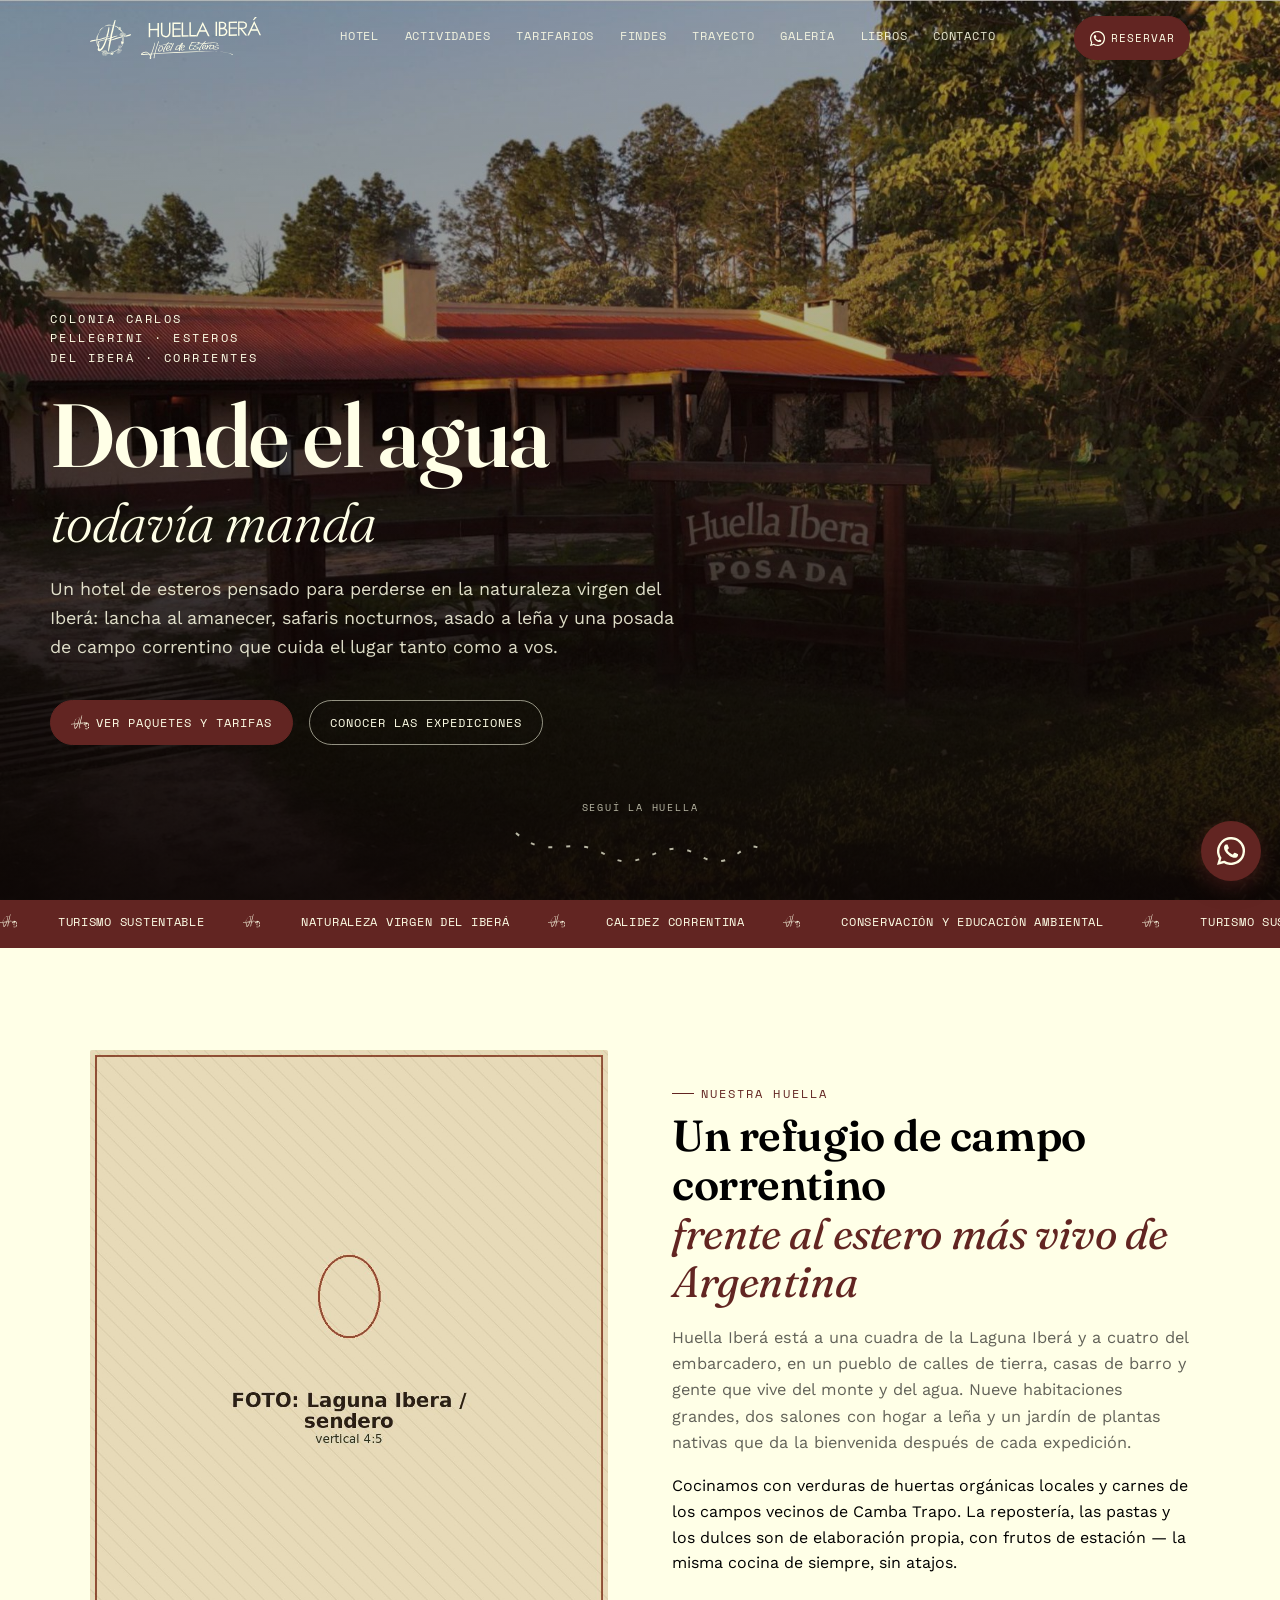
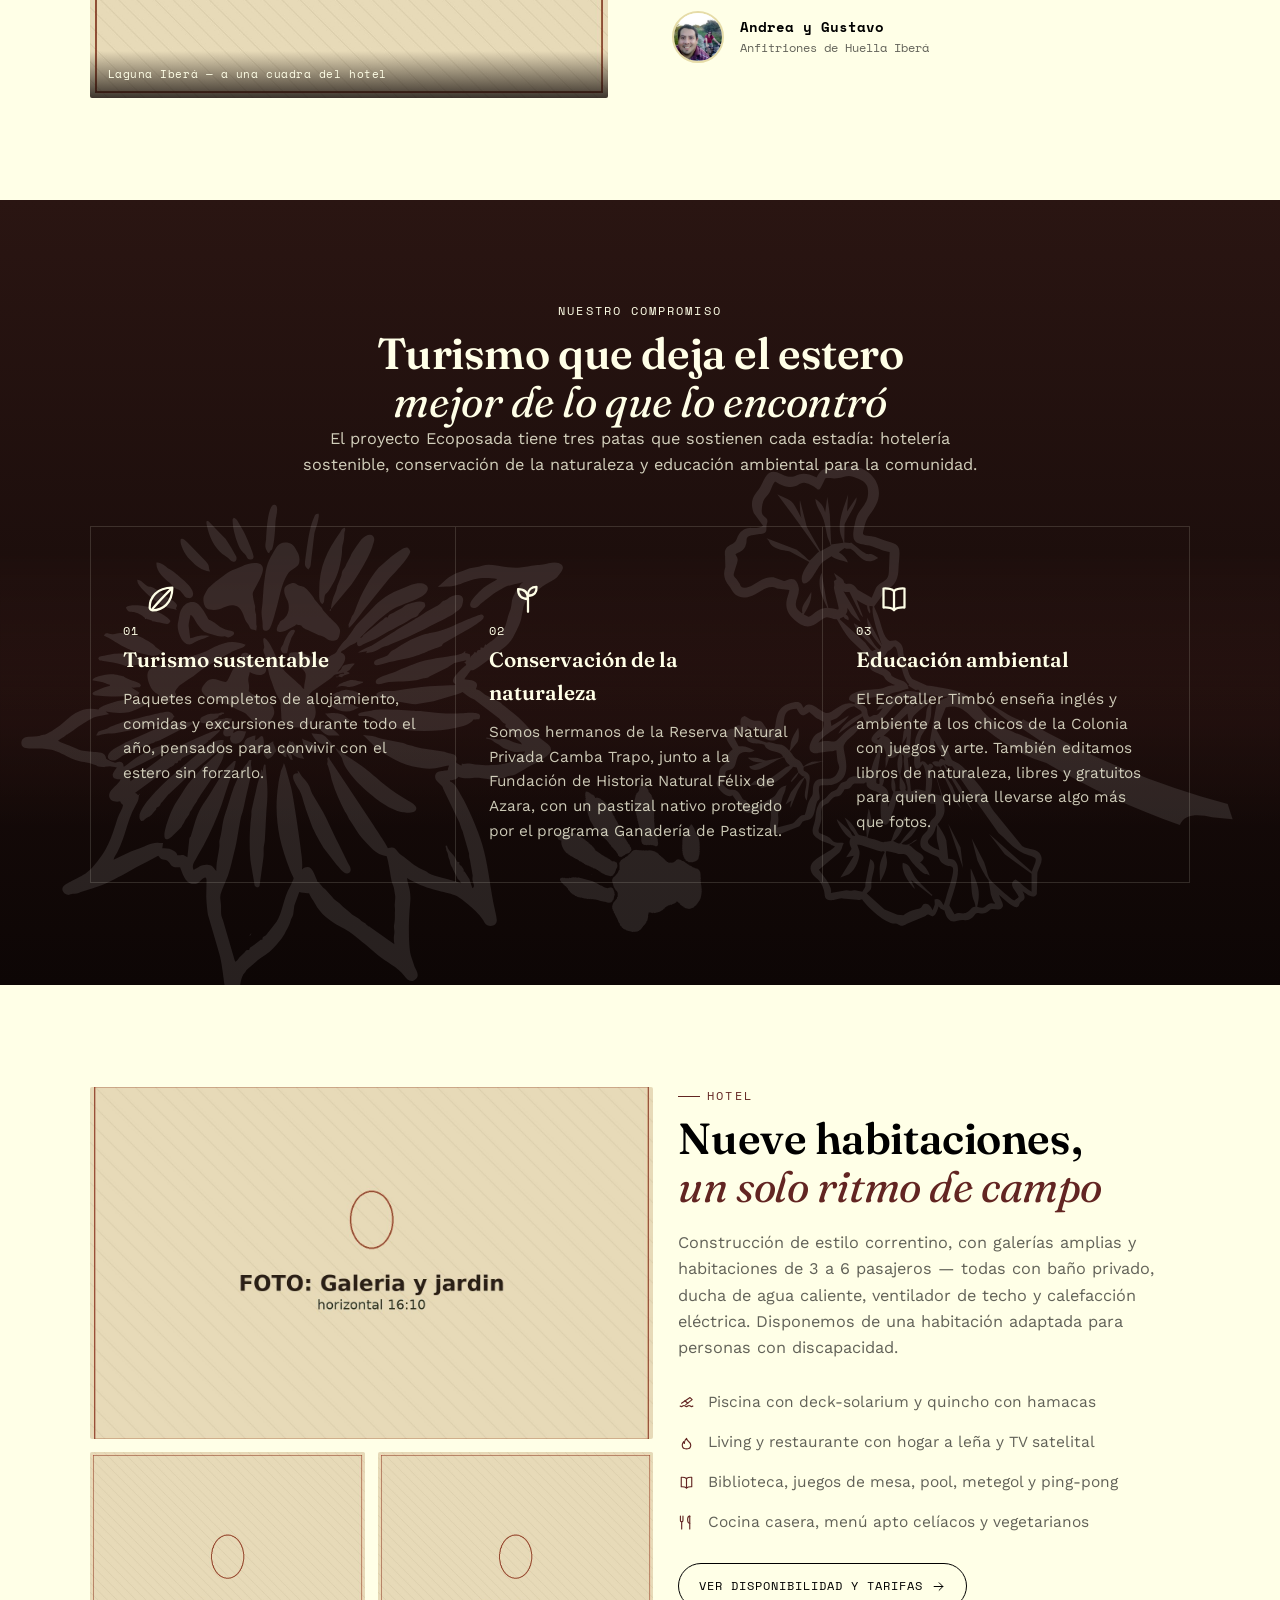
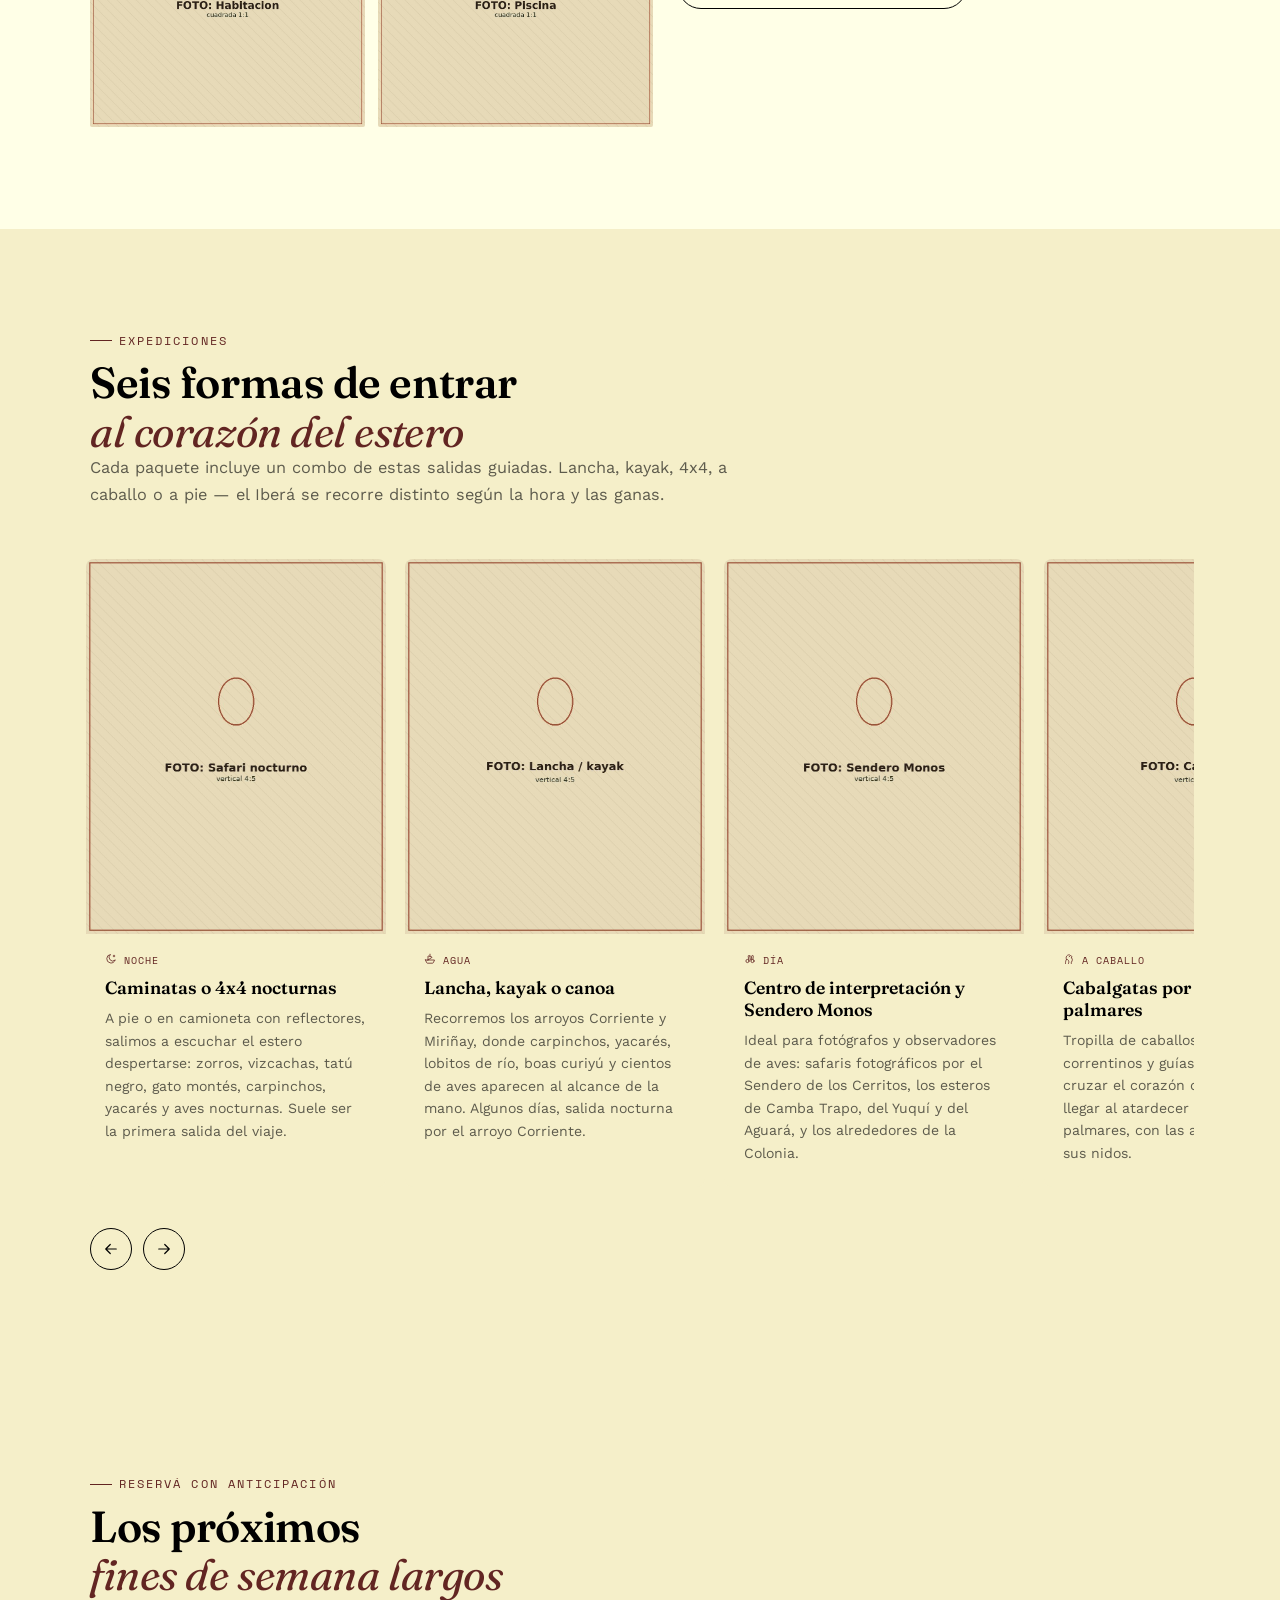
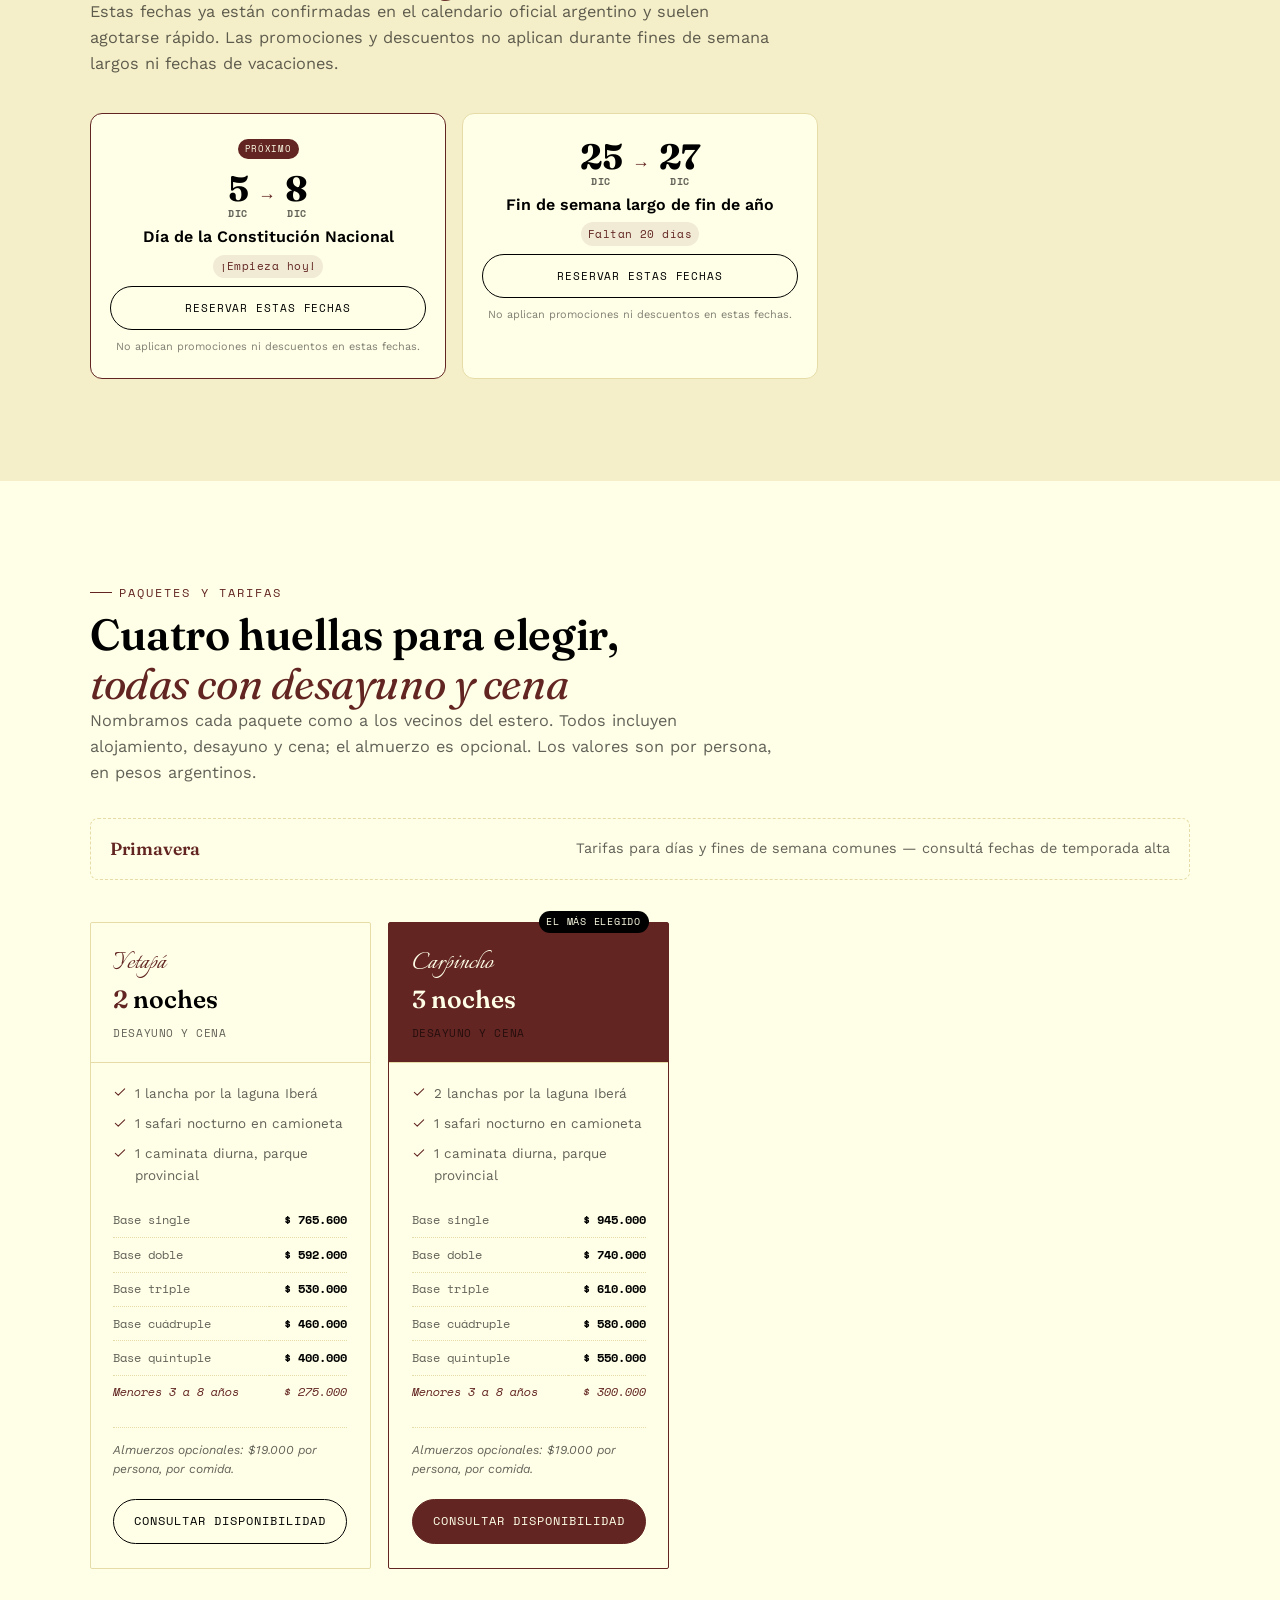
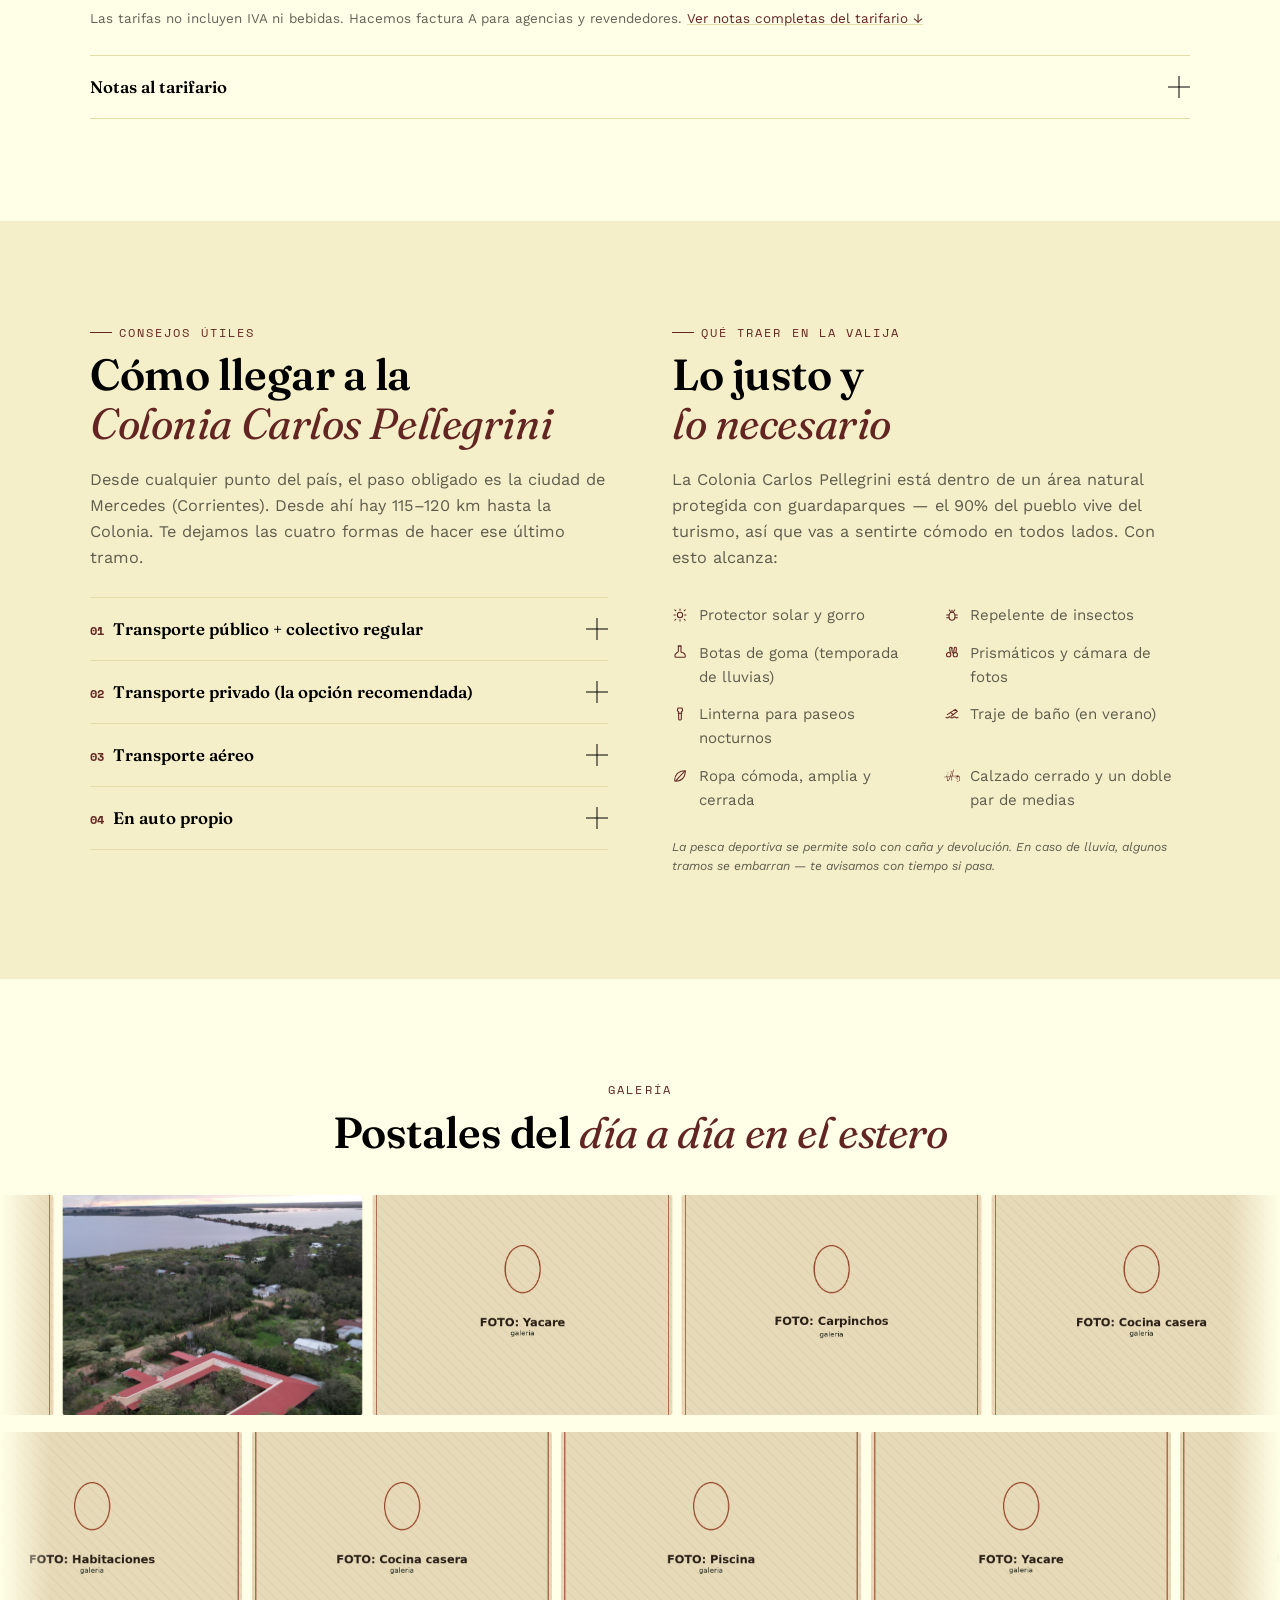
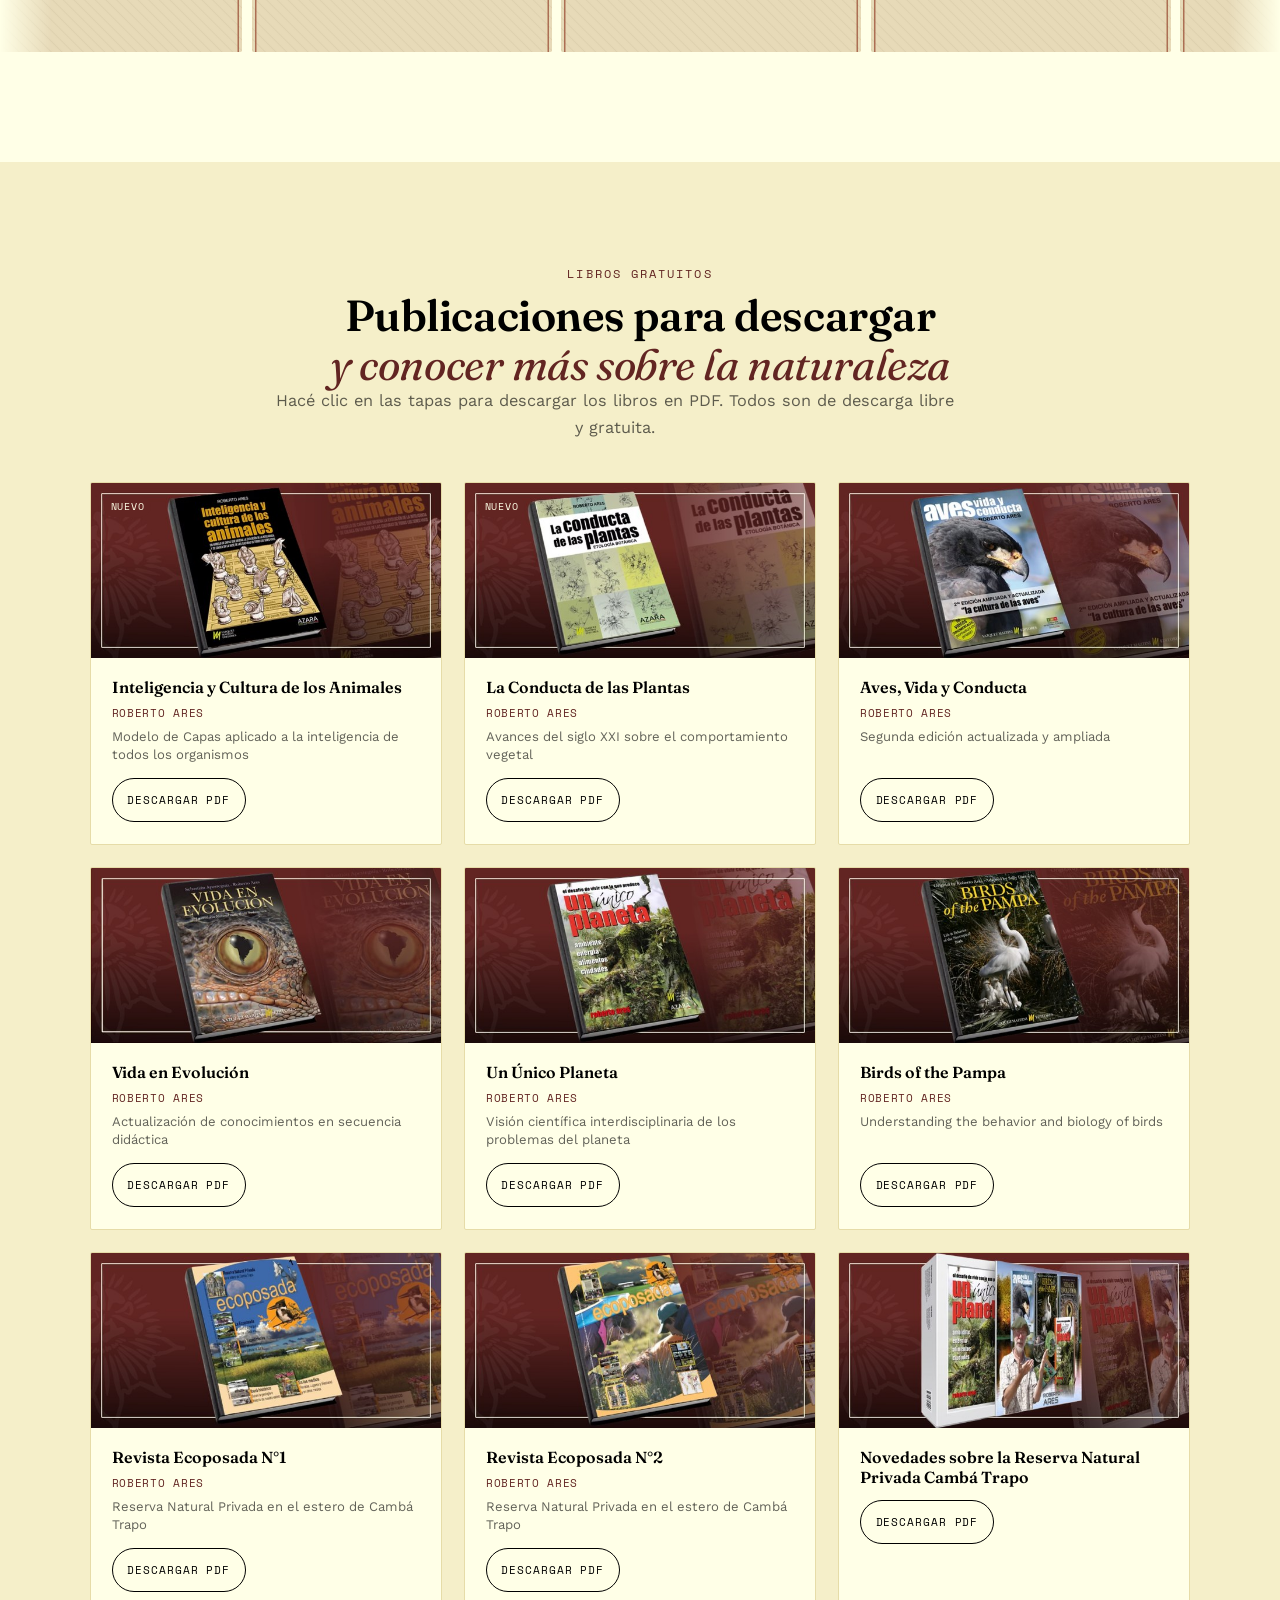
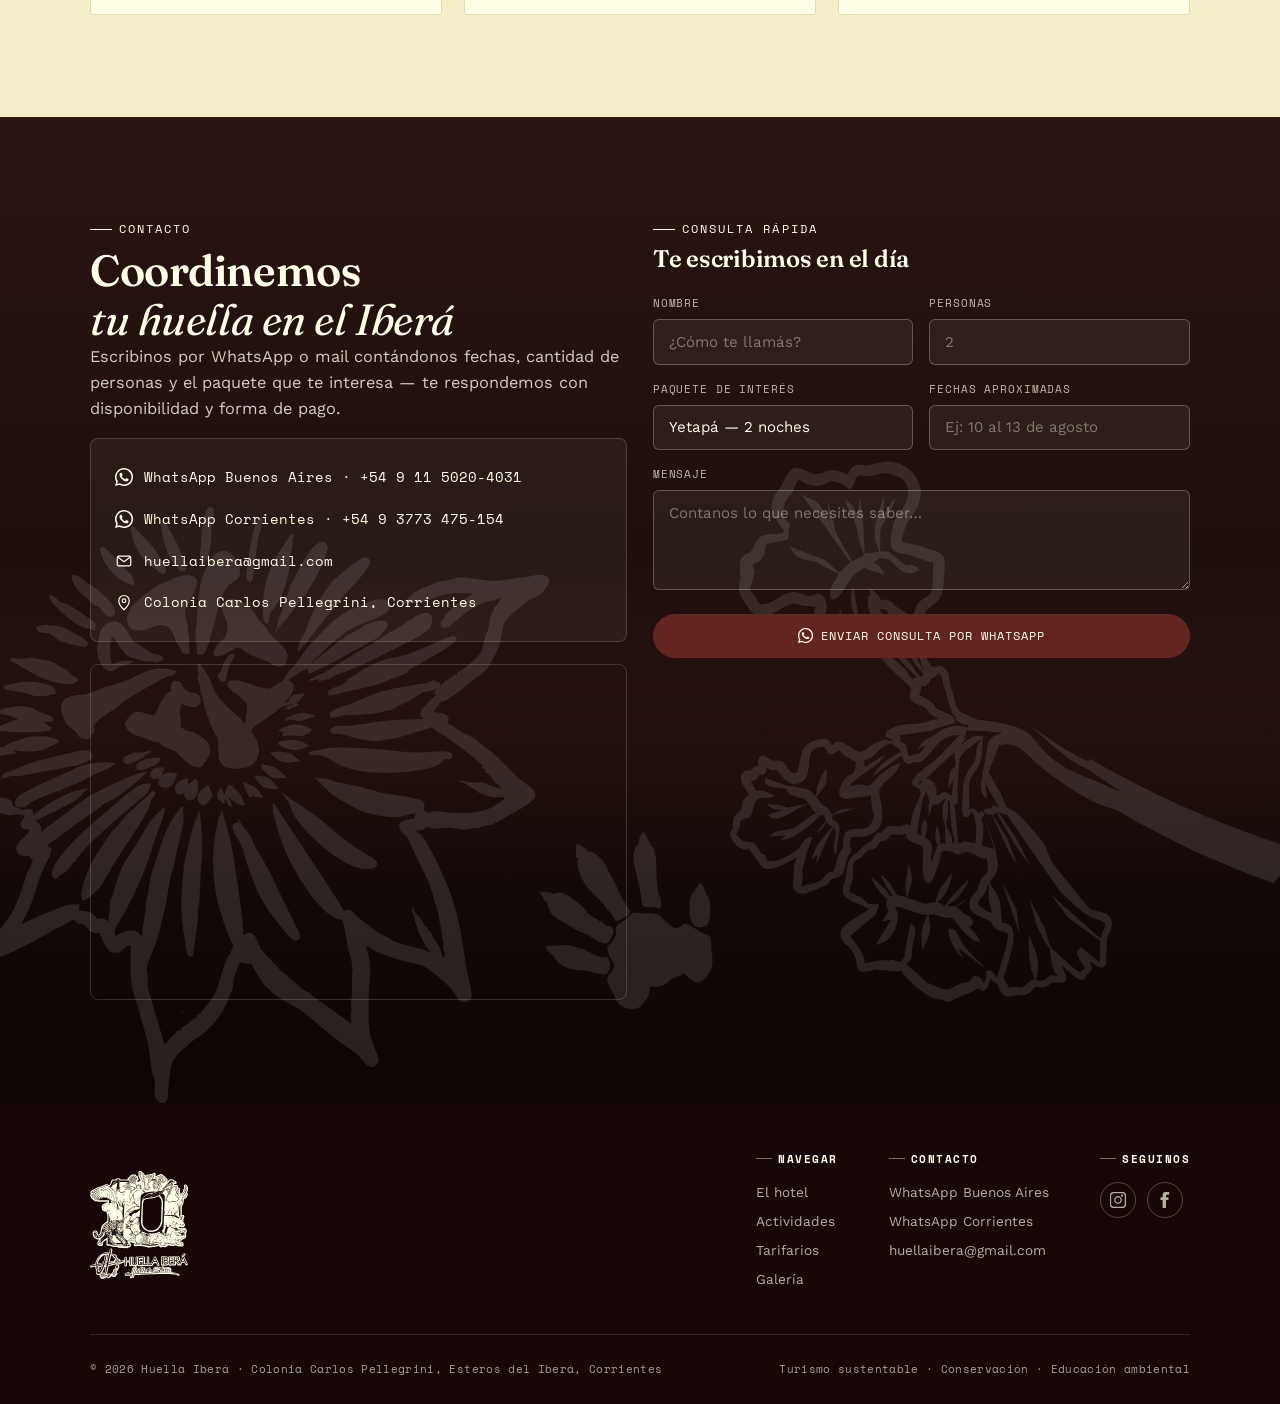
==== commit 0d417a79: "ssc" ====
--- a/index.html
+++ b/index.html
@@ -248,6 +248,8 @@
     <div class="split reveal-group">
       <figure class="split-media reveal">
         <img src="images/posada/jardin-laguna.jpg" alt="Sendero entre palmeras hacia la Laguna Iberá, al atardecer">
+        <figcaption>Laguna Iberá — a una cuadra del hotel</figcaption>
+      </figure>
       <div class="split-text reveal">
         <p class="eyebrow">Nuestra huella</p>
         <h2 class="section-title">Un refugio de campo correntino<br><em>frente al estero más vivo de Argentina</em></h2>
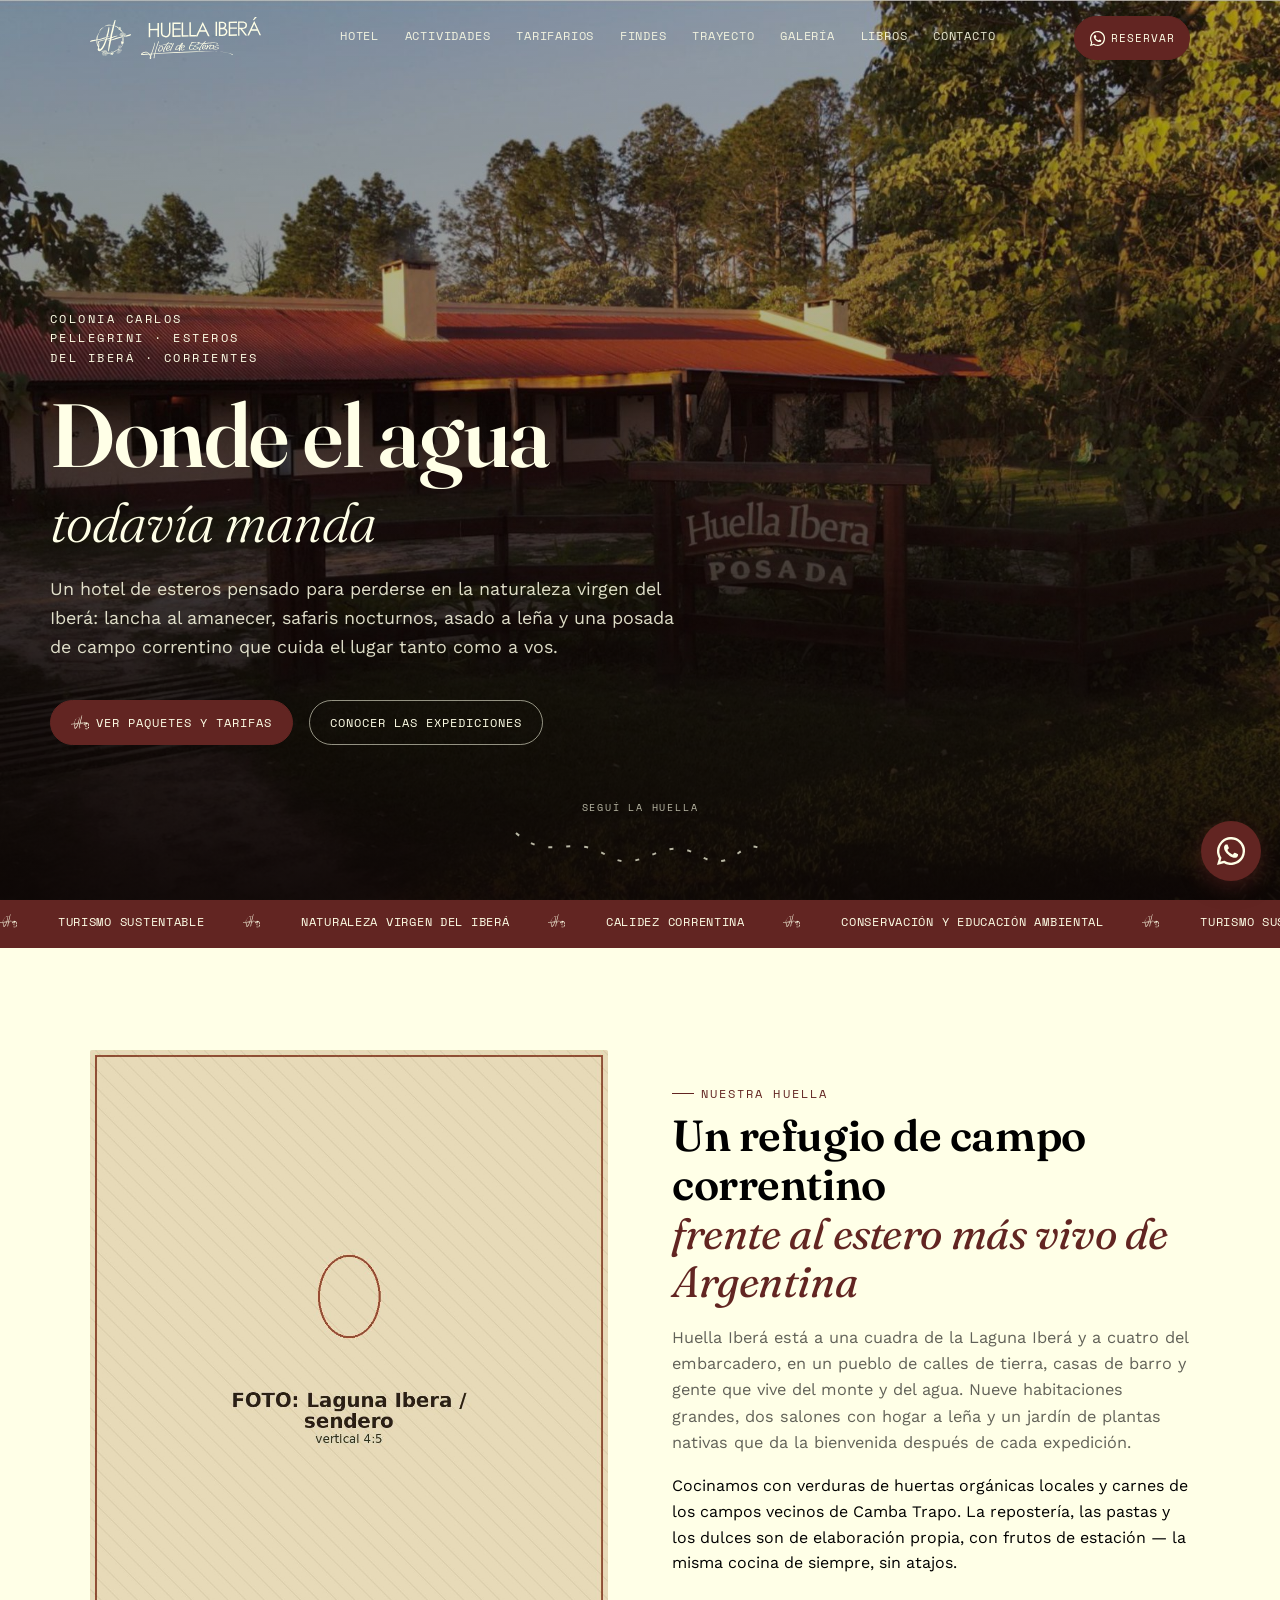
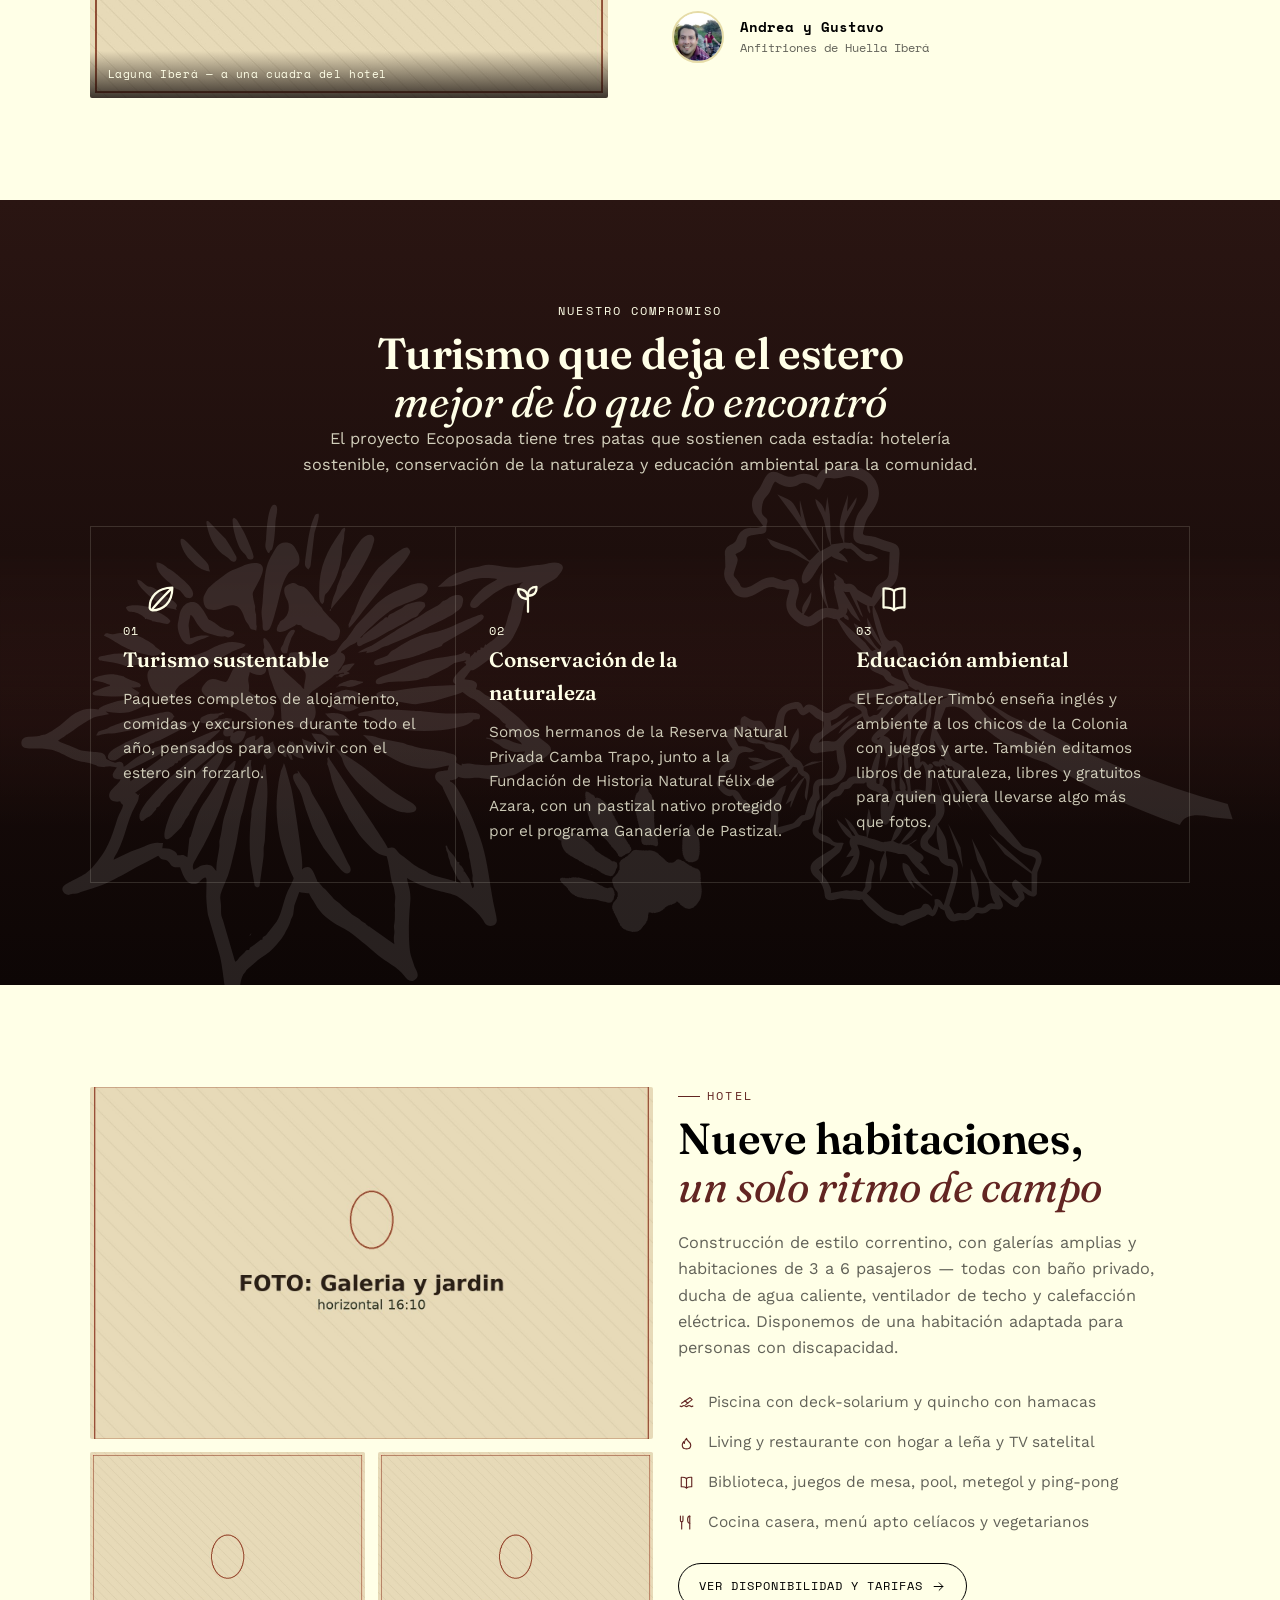
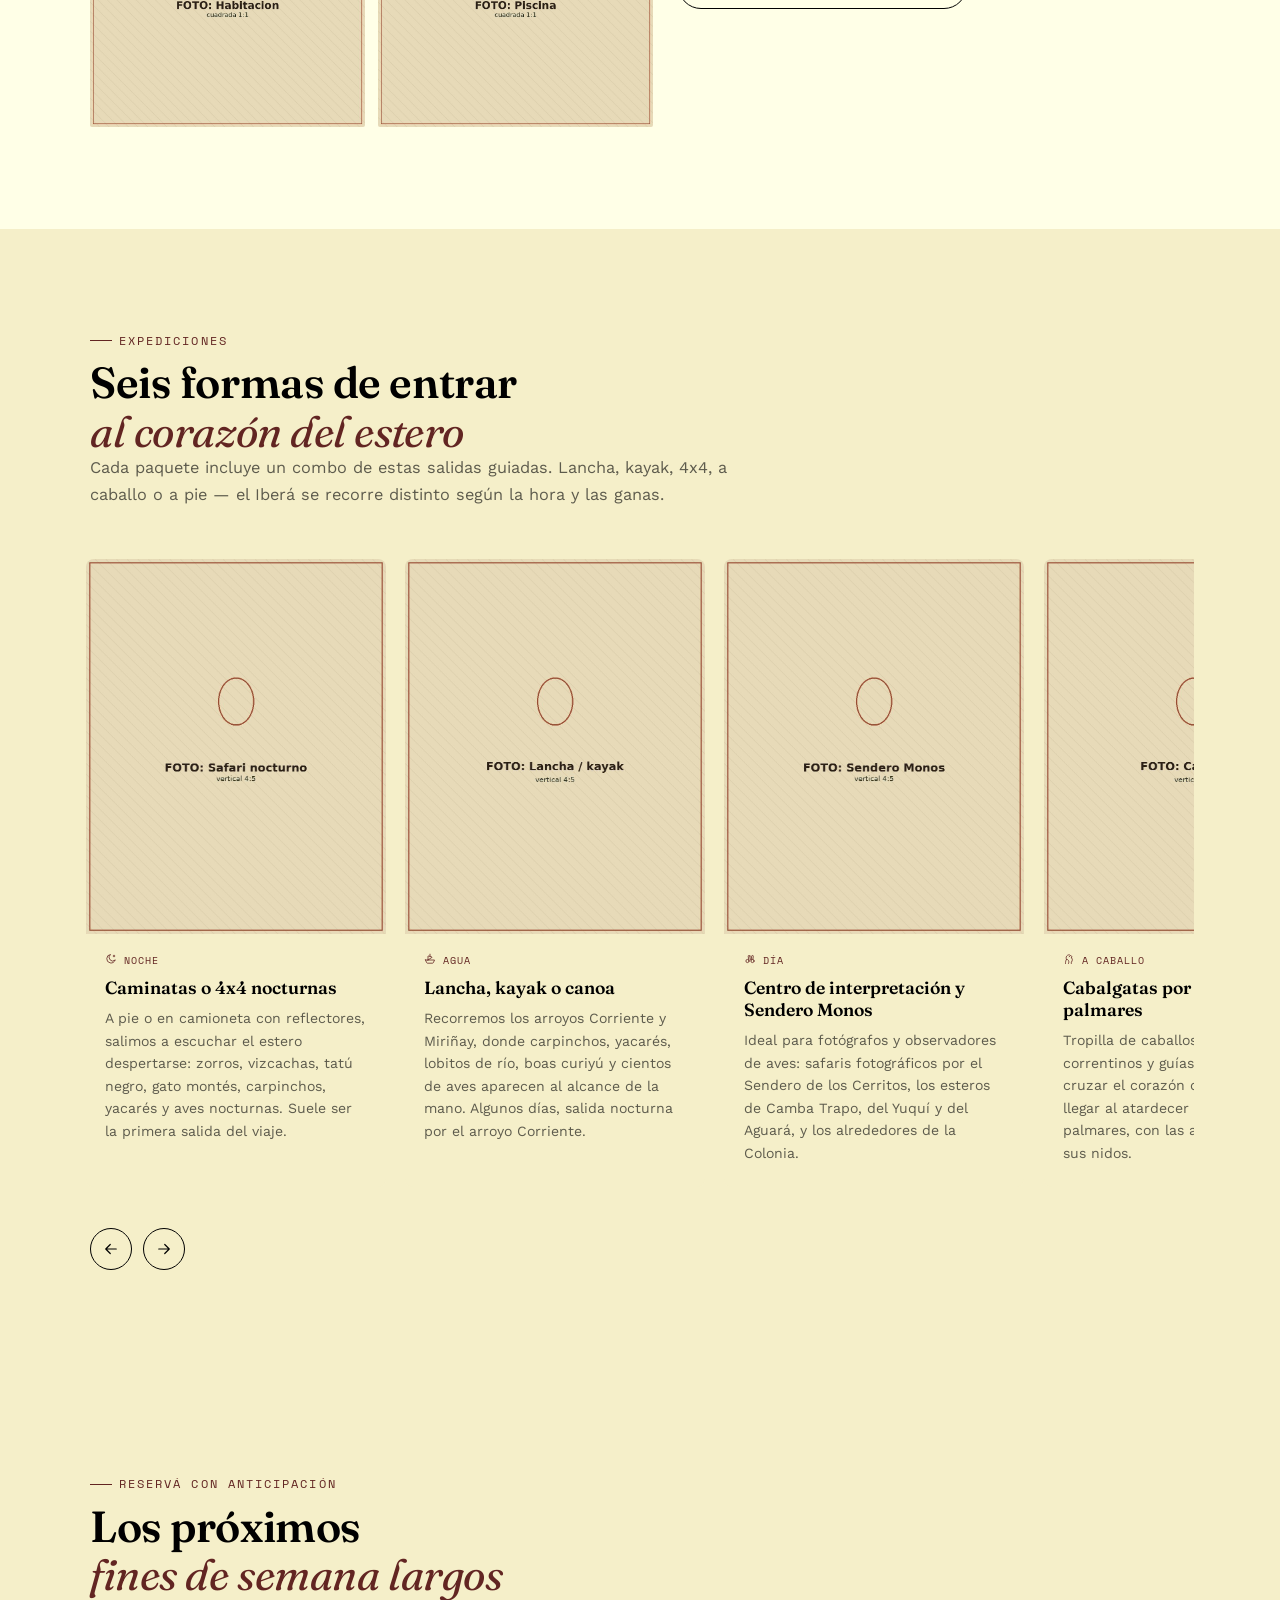
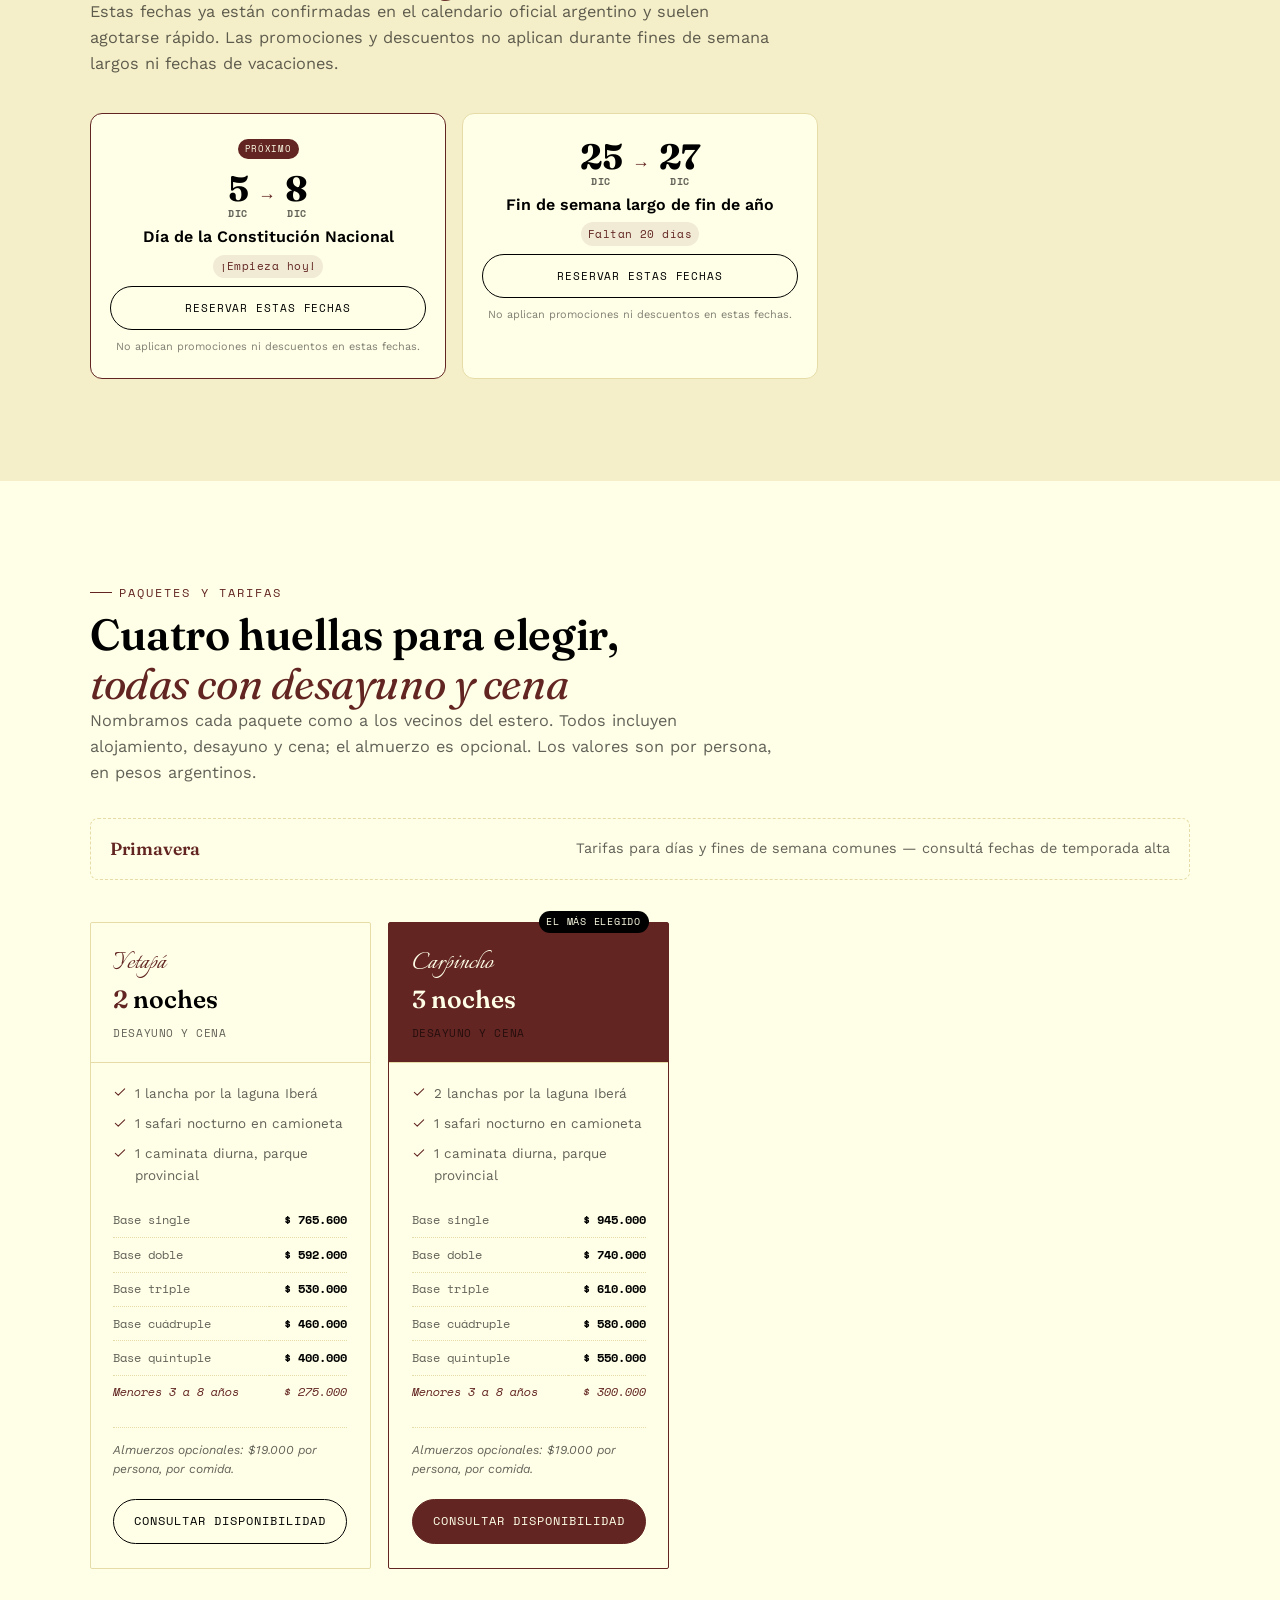
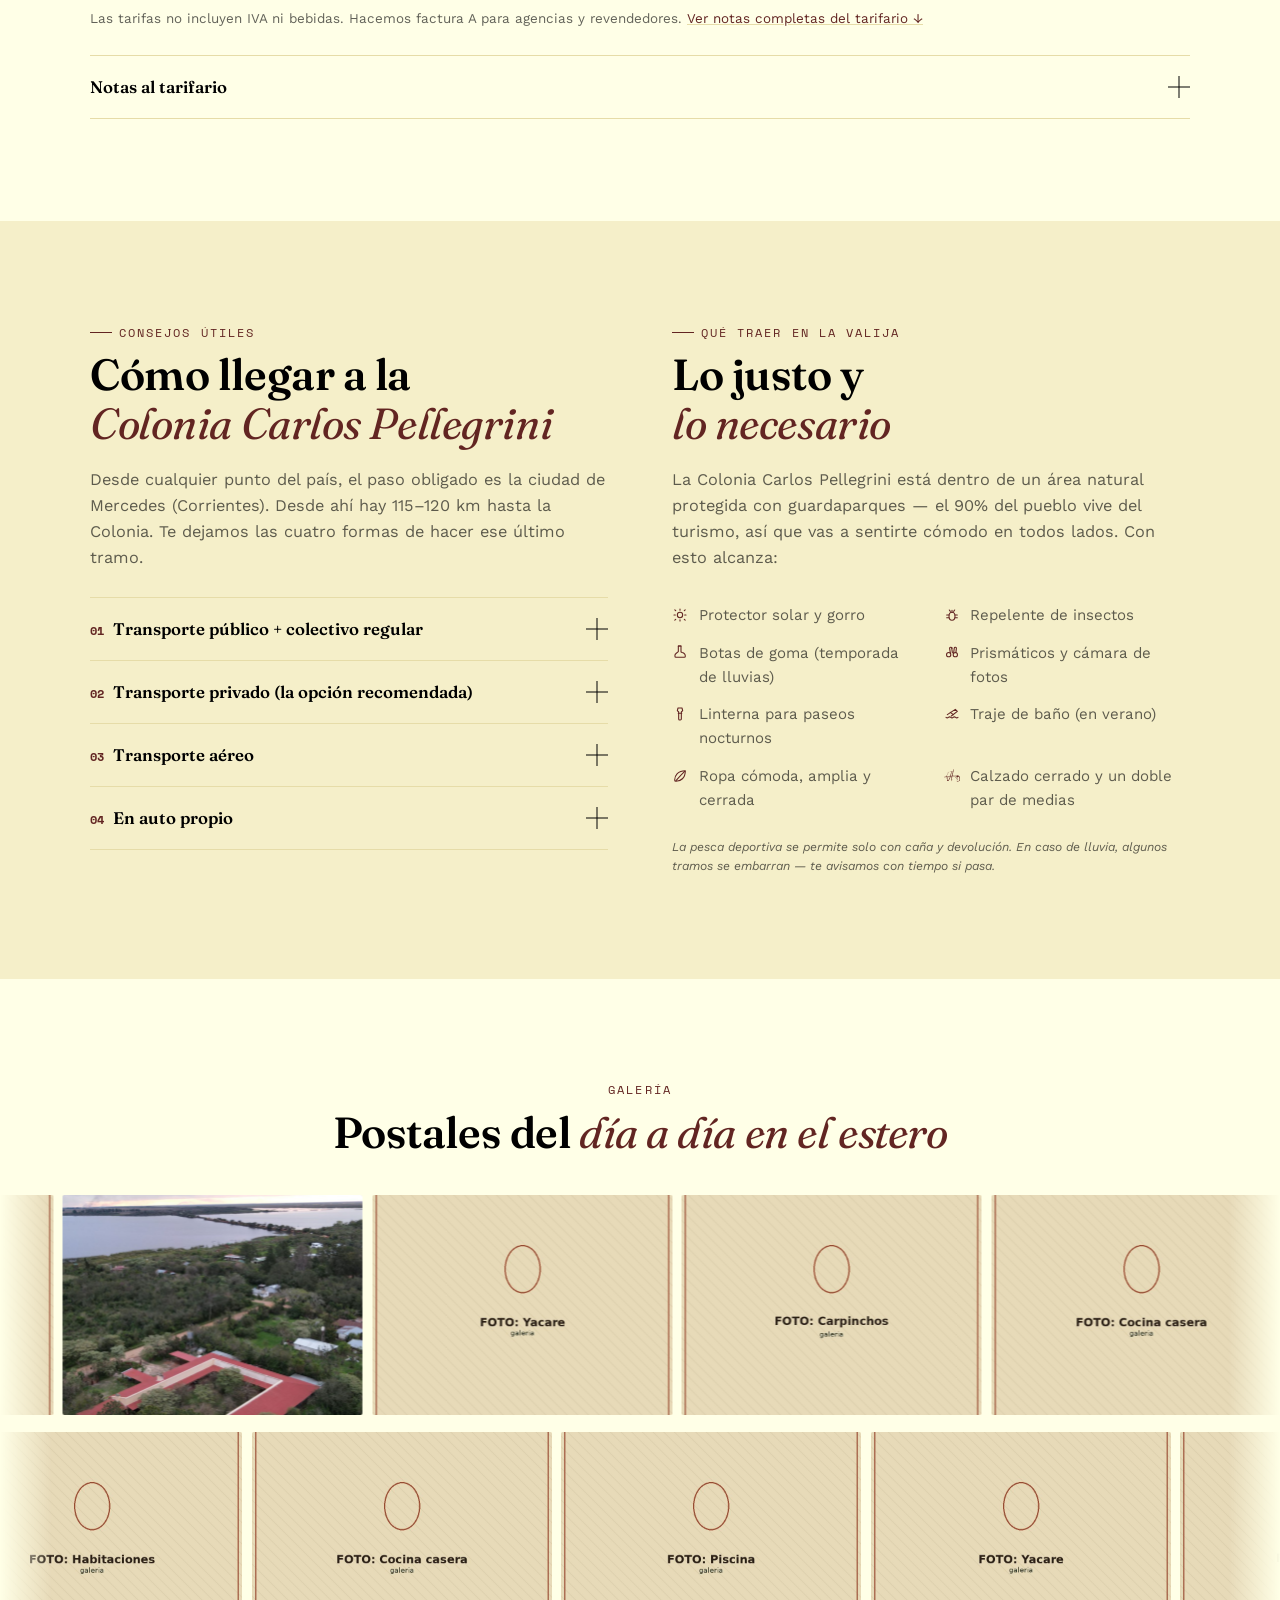
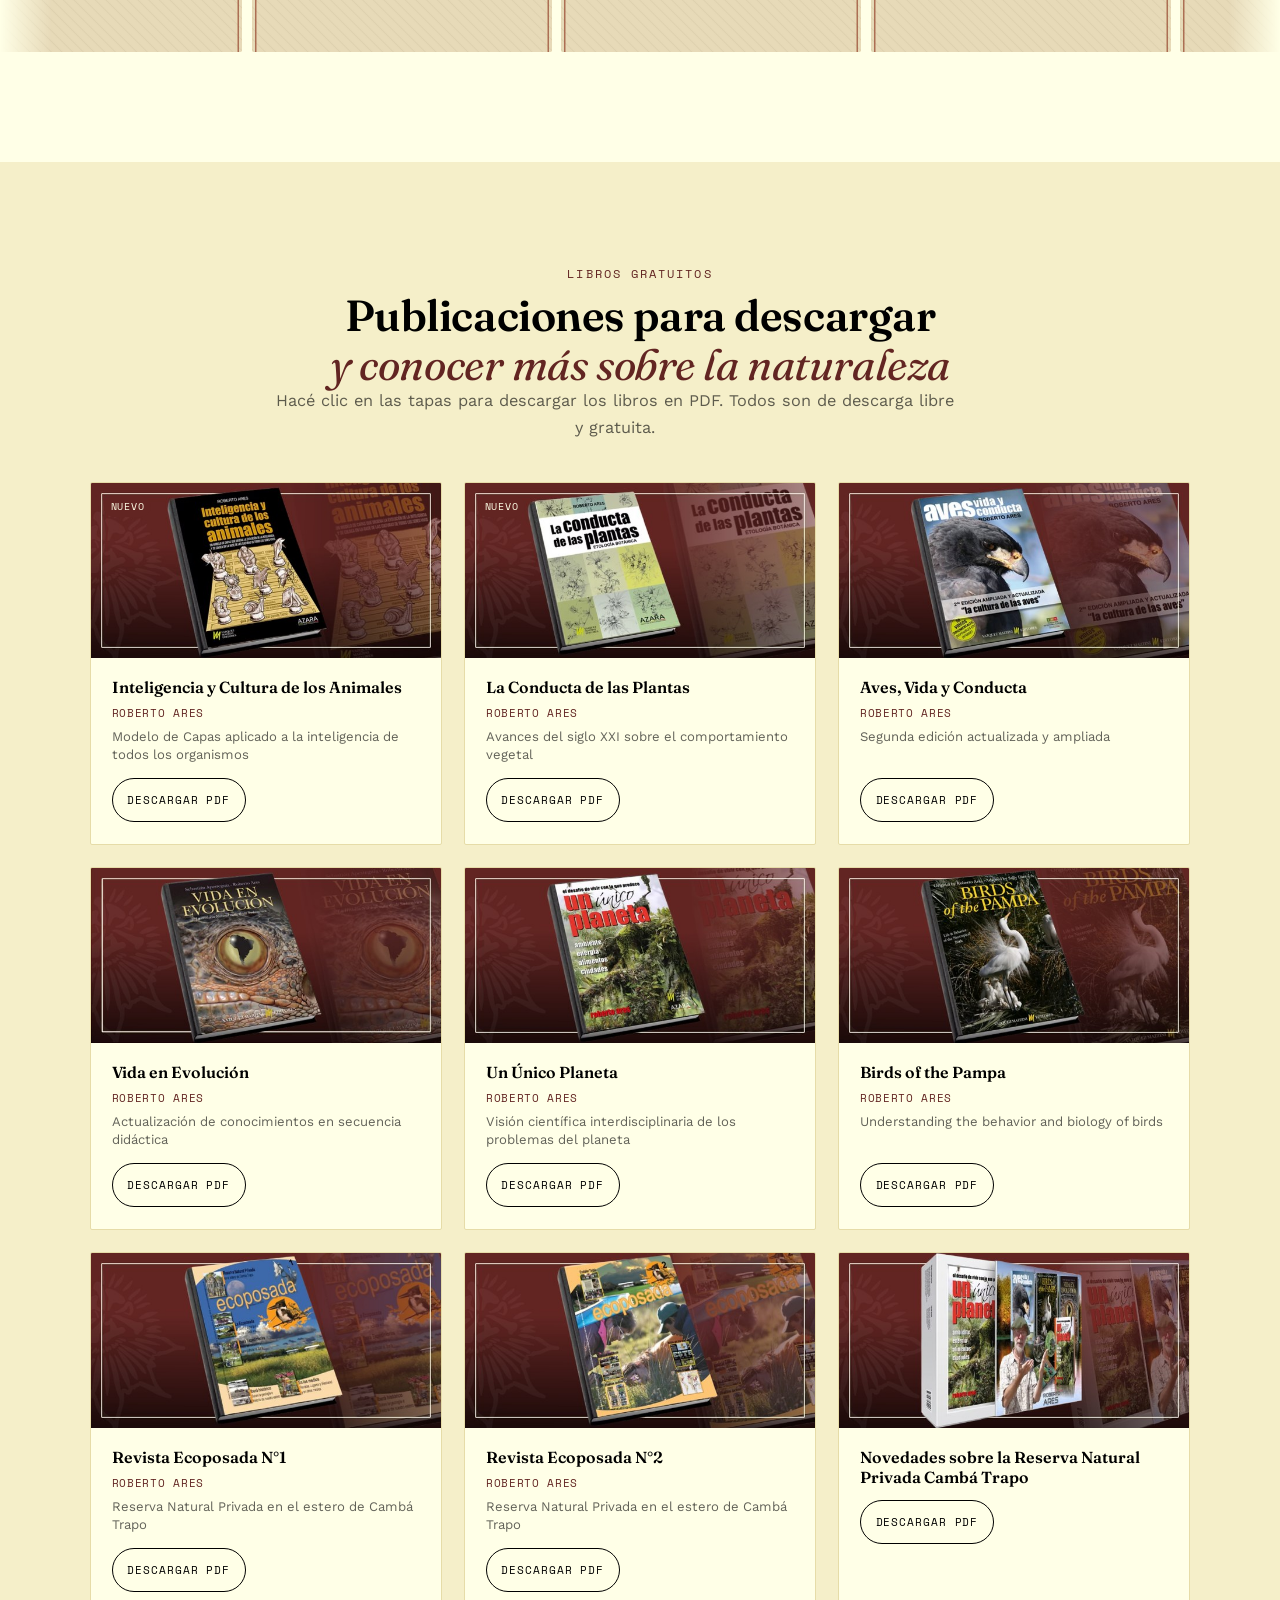
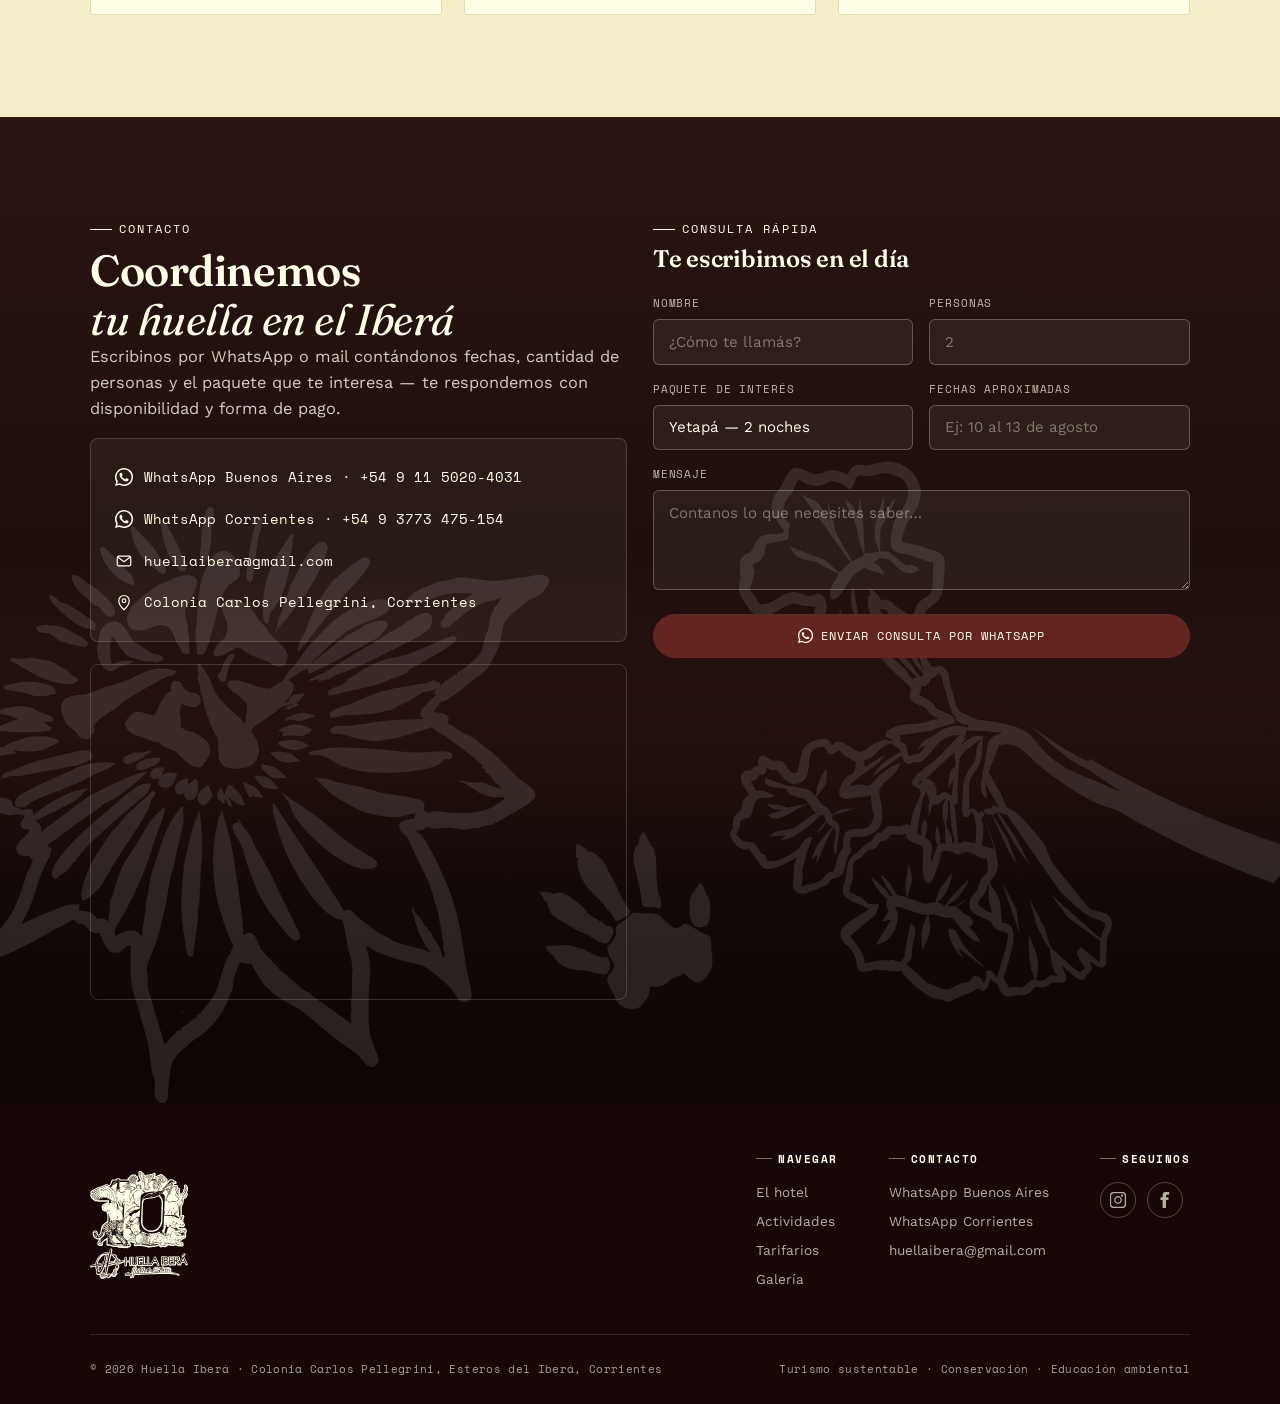
==== commit 9dfbccad: "css" ====
--- a/index.html
+++ b/index.html
@@ -489,25 +489,25 @@
 
   <div class="marquee" id="galleryRow1">
     <div class="marquee__track marquee__track--right">
-      <figure class="g-item"><button type="button" data-full="images/galeria/foto-1.jpg"><img src="images/galeria/foto-1.jpg" alt="Atardecer sobre la Laguna Iberá" loading="lazy"></button><span class="cap">Laguna Iberá</span></figure>
-      <figure class="g-item"><button type="button" data-full="images/galeria/foto-2.jpg"><img src="images/galeria/foto-2.jpg" alt="Yacaré asomando en el agua" loading="lazy"></button><span class="cap">Yacaré</span></figure>
-      <figure class="g-item"><button type="button" data-full="images/galeria/foto-3.jpg"><img src="images/galeria/foto-3.jpg" alt="Carpinchos junto al embarcadero" loading="lazy"></button><span class="cap">Carpinchos</span></figure>
-      <figure class="g-item"><button type="button" data-full="images/galeria/foto-4.jpg"><img src="images/galeria/foto-4.jpg" alt="Mesa servida con cocina casera correntina" loading="lazy"></button><span class="cap">Cocina casera</span></figure>
-      <figure class="g-item"><button type="button" data-full="images/galeria/foto-5.jpg"><img src="images/galeria/foto-5.jpg" alt="Cabalgata por los palmares" loading="lazy"></button><span class="cap">Cabalgata</span></figure>
-      <figure class="g-item"><button type="button" data-full="images/galeria/foto-6.jpg"><img src="images/galeria/foto-6.jpg" alt="Habitación de la posada" loading="lazy"></button><span class="cap">Habitaciones</span></figure>
-      <figure class="g-item"><button type="button" data-full="images/galeria/foto-7.jpg"><img src="images/galeria/foto-7.jpg" alt="Piscina de Huella Iberá" loading="lazy"></button><span class="cap">Piscina</span></figure>
+      <figure class="g-item"><button type="button" data-full="images/galeria/foto-1.jpg"><img src="images/galeria/foto-1.jpg" alt="Atardecer sobre la Laguna Iberá" loading="lazy"></button><span class="cap"></span></figure>
+      <figure class="g-item"><button type="button" data-full="images/galeria/foto-2.jpg"><img src="images/galeria/foto-2.jpg" alt="Yacaré asomando en el agua" loading="lazy"></button><span class="cap"></span></figure>
+      <figure class="g-item"><button type="button" data-full="images/galeria/foto-3.jpg"><img src="images/galeria/foto-3.jpg" alt="Carpinchos junto al embarcadero" loading="lazy"></button><span class="cap"></span></figure>
+      <figure class="g-item"><button type="button" data-full="images/galeria/foto-4.jpg"><img src="images/galeria/foto-4.jpg" alt="Mesa servida con cocina casera correntina" loading="lazy"></button><span class="cap"></span></figure>
+      <figure class="g-item"><button type="button" data-full="images/galeria/foto-5.jpg"><img src="images/galeria/foto-5.jpg" alt="Cabalgata por los palmares" loading="lazy"></button><span class="cap"></span></figure>
+      <figure class="g-item"><button type="button" data-full="images/galeria/foto-6.jpg"><img src="images/galeria/foto-6.jpg" alt="Habitación de la posada" loading="lazy"></button><span class="cap"></span></figure>
+      <figure class="g-item"><button type="button" data-full="images/galeria/foto-7.jpg"><img src="images/galeria/foto-7.jpg" alt="Piscina de Huella Iberá" loading="lazy"></button><span class="cap"></span></figure>
     </div>
   </div>
 
   <div class="marquee" id="galleryRow2">
     <div class="marquee__track">
-      <figure class="g-item"><button type="button" data-full="images/galeria/foto-6.jpg"><img src="images/galeria/foto-6.jpg" alt="Habitación de la posada" loading="lazy"></button><span class="cap">Habitaciones</span></figure>
-      <figure class="g-item"><button type="button" data-full="images/galeria/foto-4.jpg"><img src="images/galeria/foto-4.jpg" alt="Mesa servida con cocina casera correntina" loading="lazy"></button><span class="cap">Cocina casera</span></figure>
-      <figure class="g-item"><button type="button" data-full="images/galeria/foto-7.jpg"><img src="images/galeria/foto-7.jpg" alt="Piscina de Huella Iberá" loading="lazy"></button><span class="cap">Piscina</span></figure>
-      <figure class="g-item"><button type="button" data-full="images/galeria/foto-2.jpg"><img src="images/galeria/foto-2.jpg" alt="Yacaré asomando en el agua" loading="lazy"></button><span class="cap">Yacaré</span></figure>
-      <figure class="g-item"><button type="button" data-full="images/galeria/foto-5.jpg"><img src="images/galeria/foto-5.jpg" alt="Cabalgata por los palmares" loading="lazy"></button><span class="cap">Cabalgata</span></figure>
-      <figure class="g-item"><button type="button" data-full="images/galeria/foto-1.jpg"><img src="images/galeria/foto-1.jpg" alt="Atardecer sobre la Laguna Iberá" loading="lazy"></button><span class="cap">Laguna Iberá</span></figure>
-      <figure class="g-item"><button type="button" data-full="images/galeria/foto-3.jpg"><img src="images/galeria/foto-3.jpg" alt="Carpinchos junto al embarcadero" loading="lazy"></button><span class="cap">Carpinchos</span></figure>
+      <figure class="g-item"><button type="button" data-full="images/galeria/foto-6.jpg"><img src="images/galeria/foto-6.jpg" alt="Habitación de la posada" loading="lazy"></button><span class="cap"></span></figure>
+      <figure class="g-item"><button type="button" data-full="images/galeria/foto-4.jpg"><img src="images/galeria/foto-4.jpg" alt="Mesa servida con cocina casera correntina" loading="lazy"></button><span class="cap"></span></figure>
+      <figure class="g-item"><button type="button" data-full="images/galeria/foto-7.jpg"><img src="images/galeria/foto-7.jpg" alt="Piscina de Huella Iberá" loading="lazy"></button><span class="cap"></span></figure>
+      <figure class="g-item"><button type="button" data-full="images/galeria/foto-2.jpg"><img src="images/galeria/foto-2.jpg" alt="Yacaré asomando en el agua" loading="lazy"></button><span class="cap"></span></figure>
+      <figure class="g-item"><button type="button" data-full="images/galeria/foto-5.jpg"><img src="images/galeria/foto-5.jpg" alt="Cabalgata por los palmares" loading="lazy"></button><span class="cap"></span></figure>
+      <figure class="g-item"><button type="button" data-full="images/galeria/foto-1.jpg"><img src="images/galeria/foto-1.jpg" alt="Atardecer sobre la Laguna Iberá" loading="lazy"></button><span class="cap"></span></figure>
+      <figure class="g-item"><button type="button" data-full="images/galeria/foto-3.jpg"><img src="images/galeria/foto-3.jpg" alt="Carpinchos junto al embarcadero" loading="lazy"></button><span class="cap"></span></figure>
     </div>
   </div>
 </section>
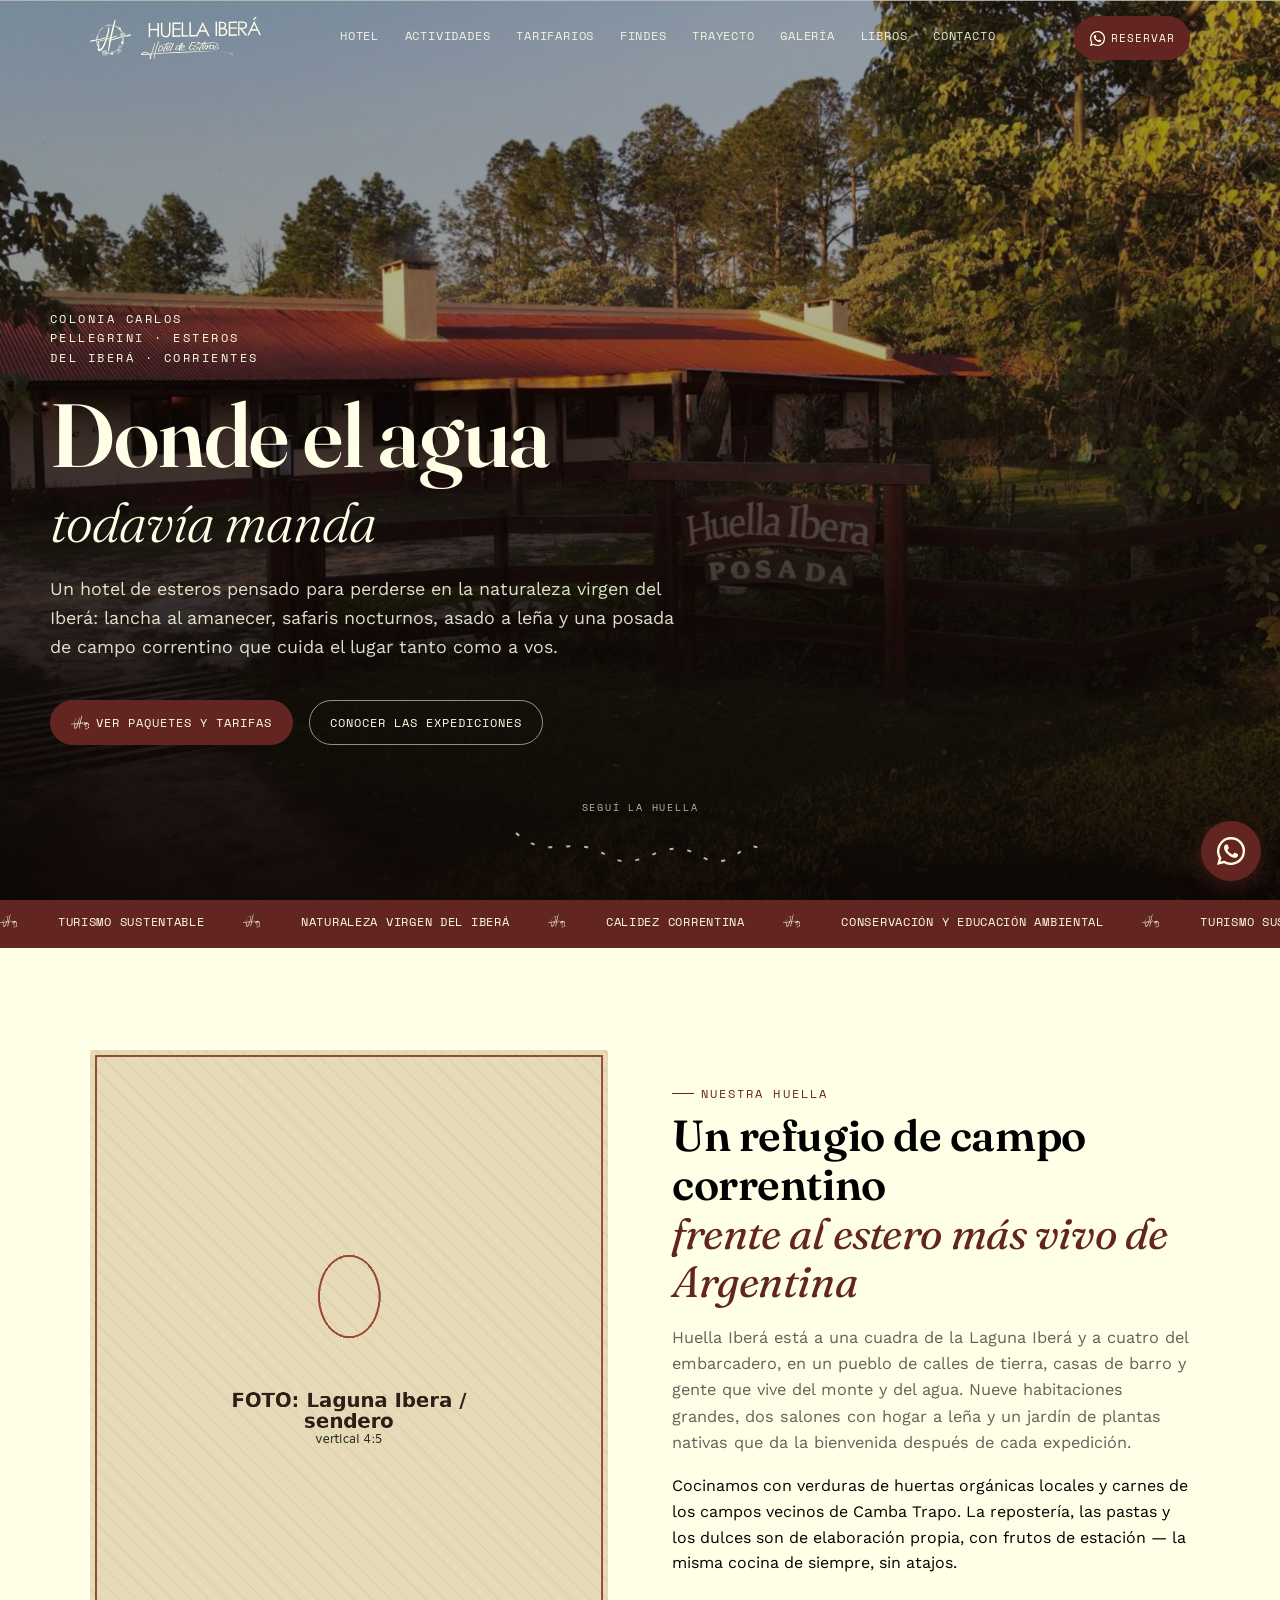
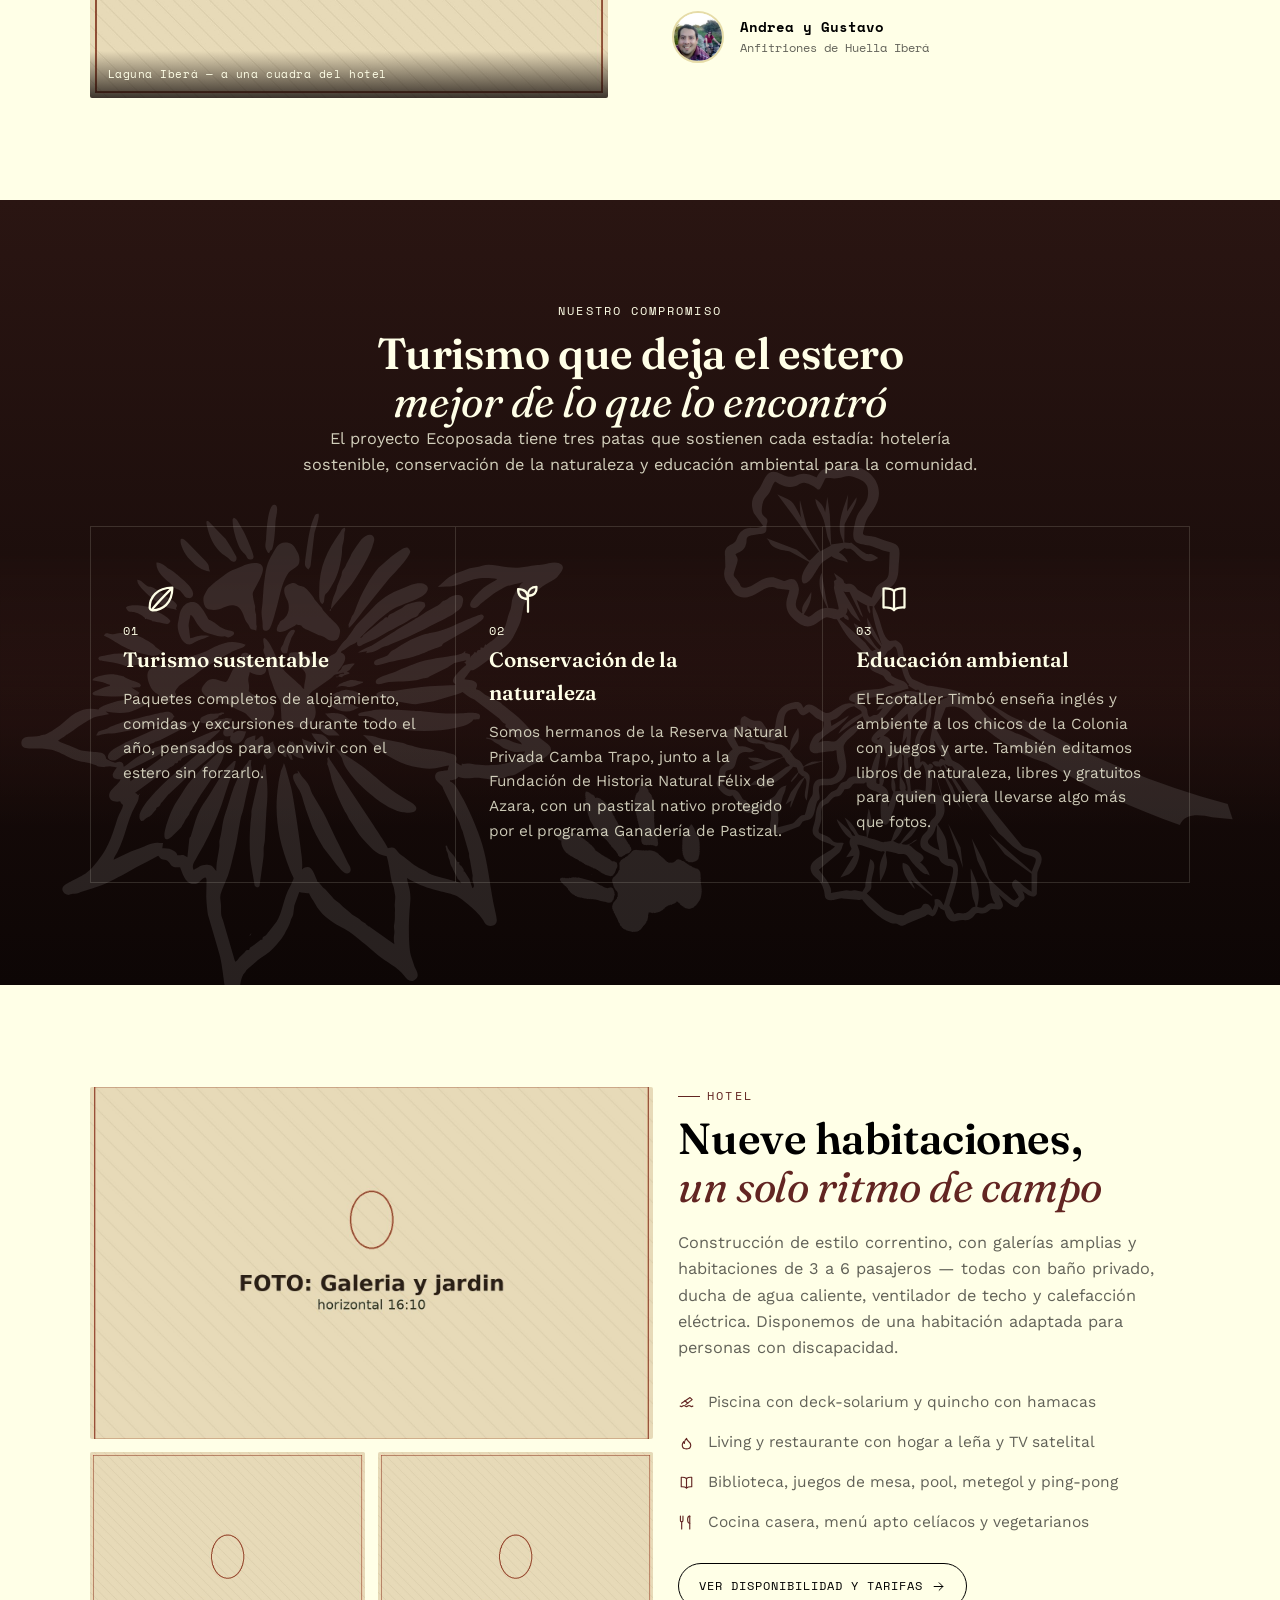
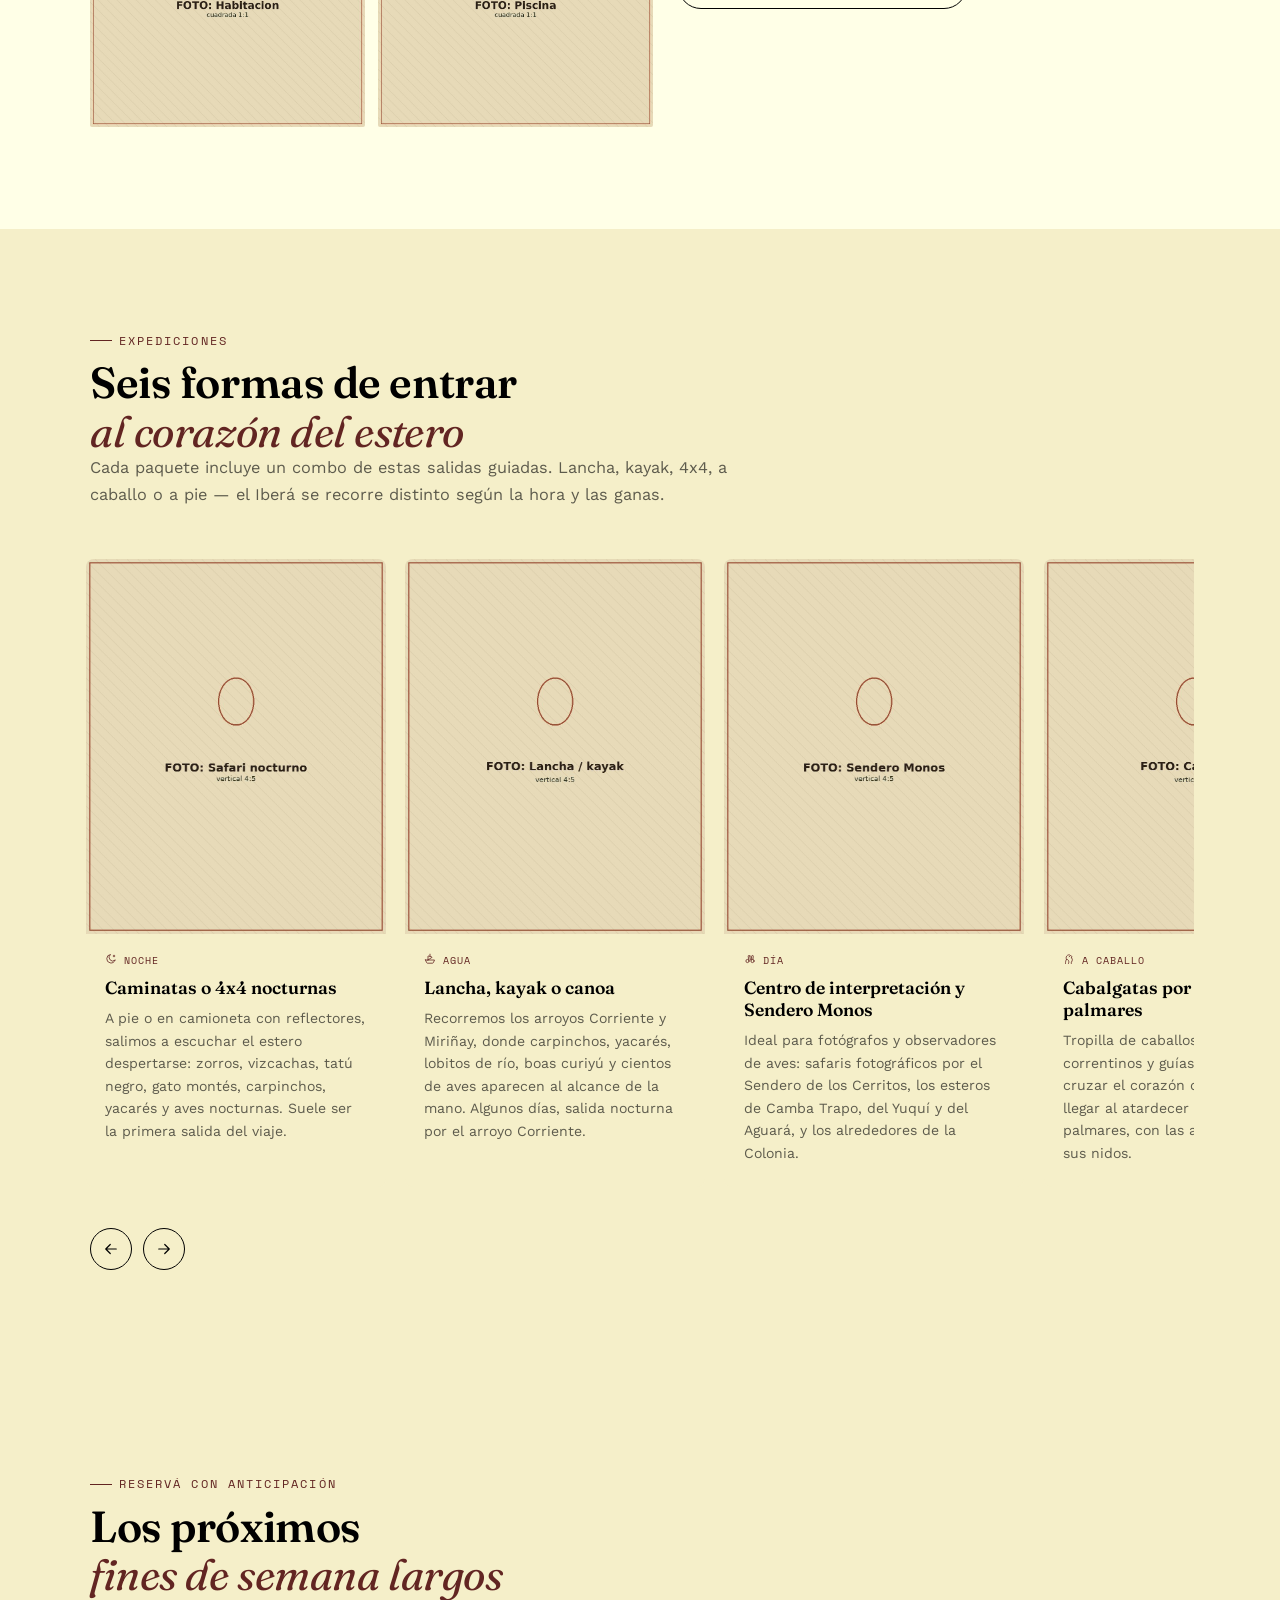
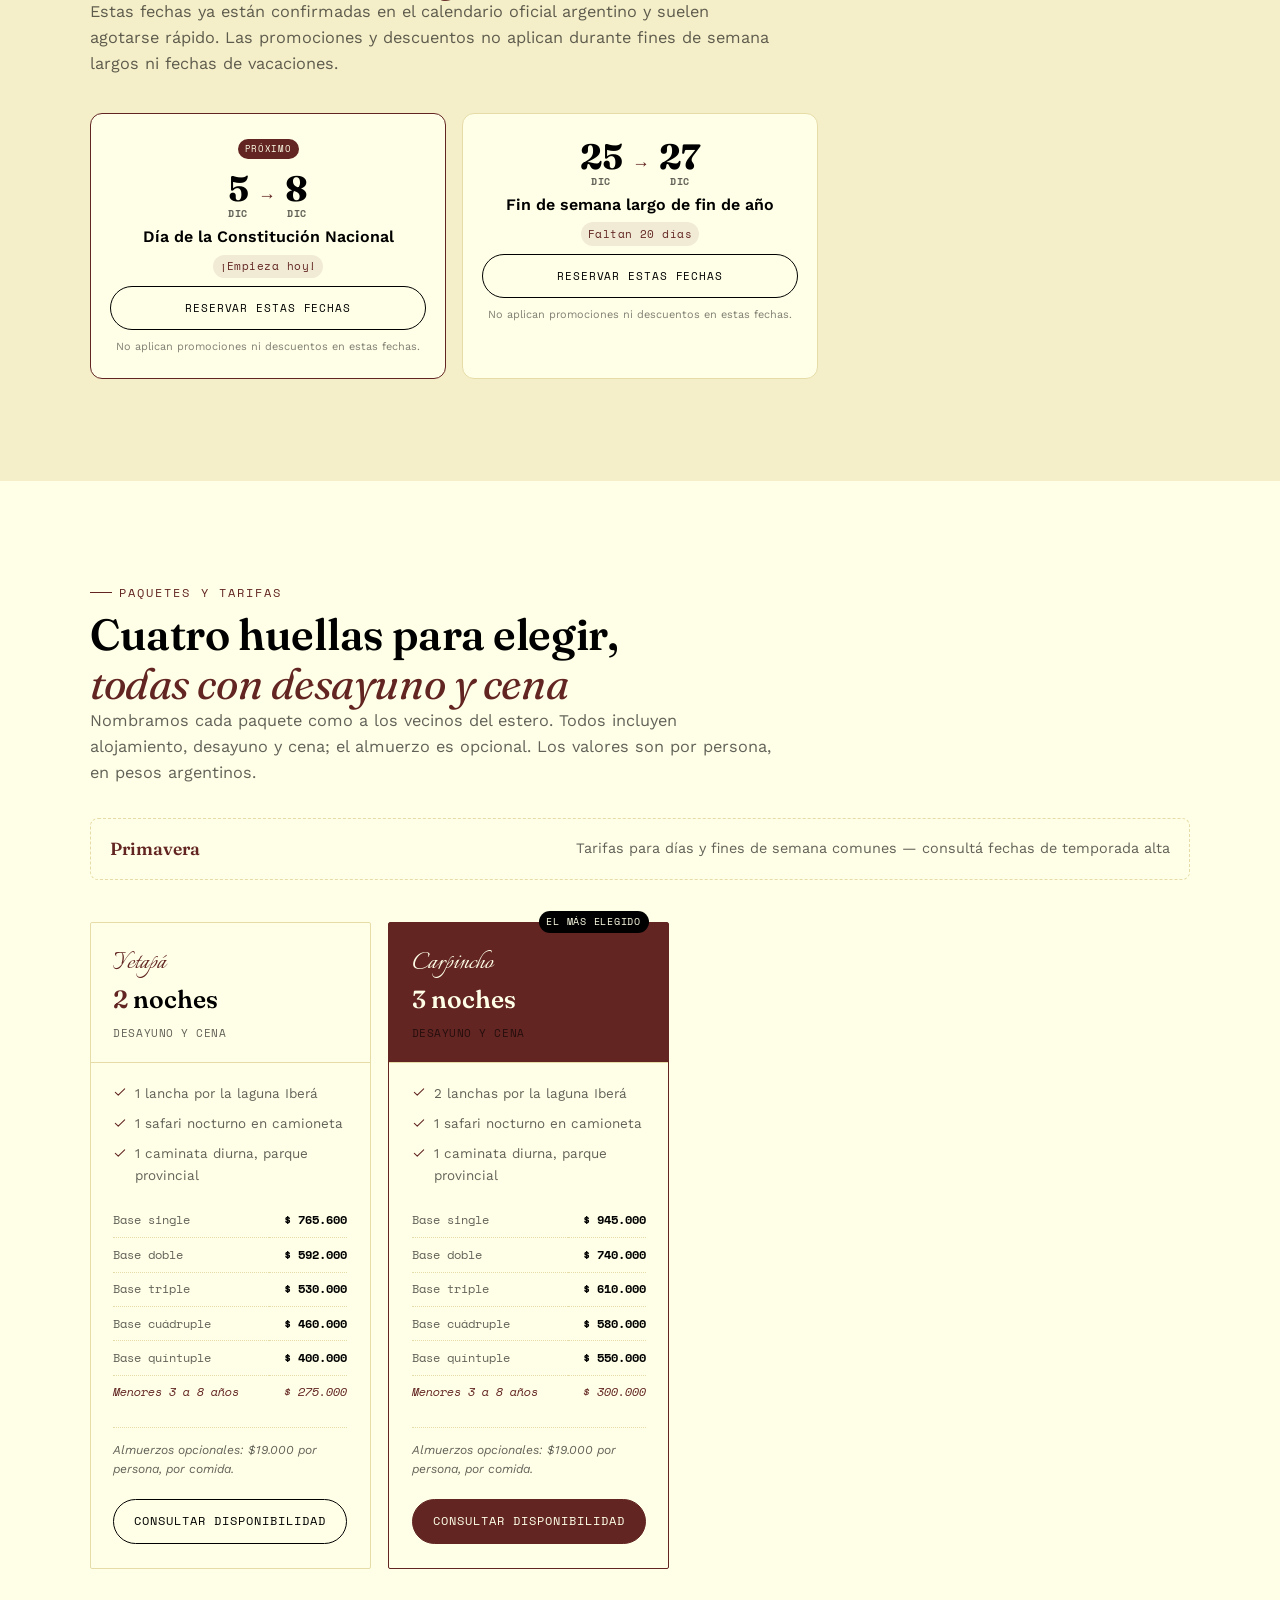
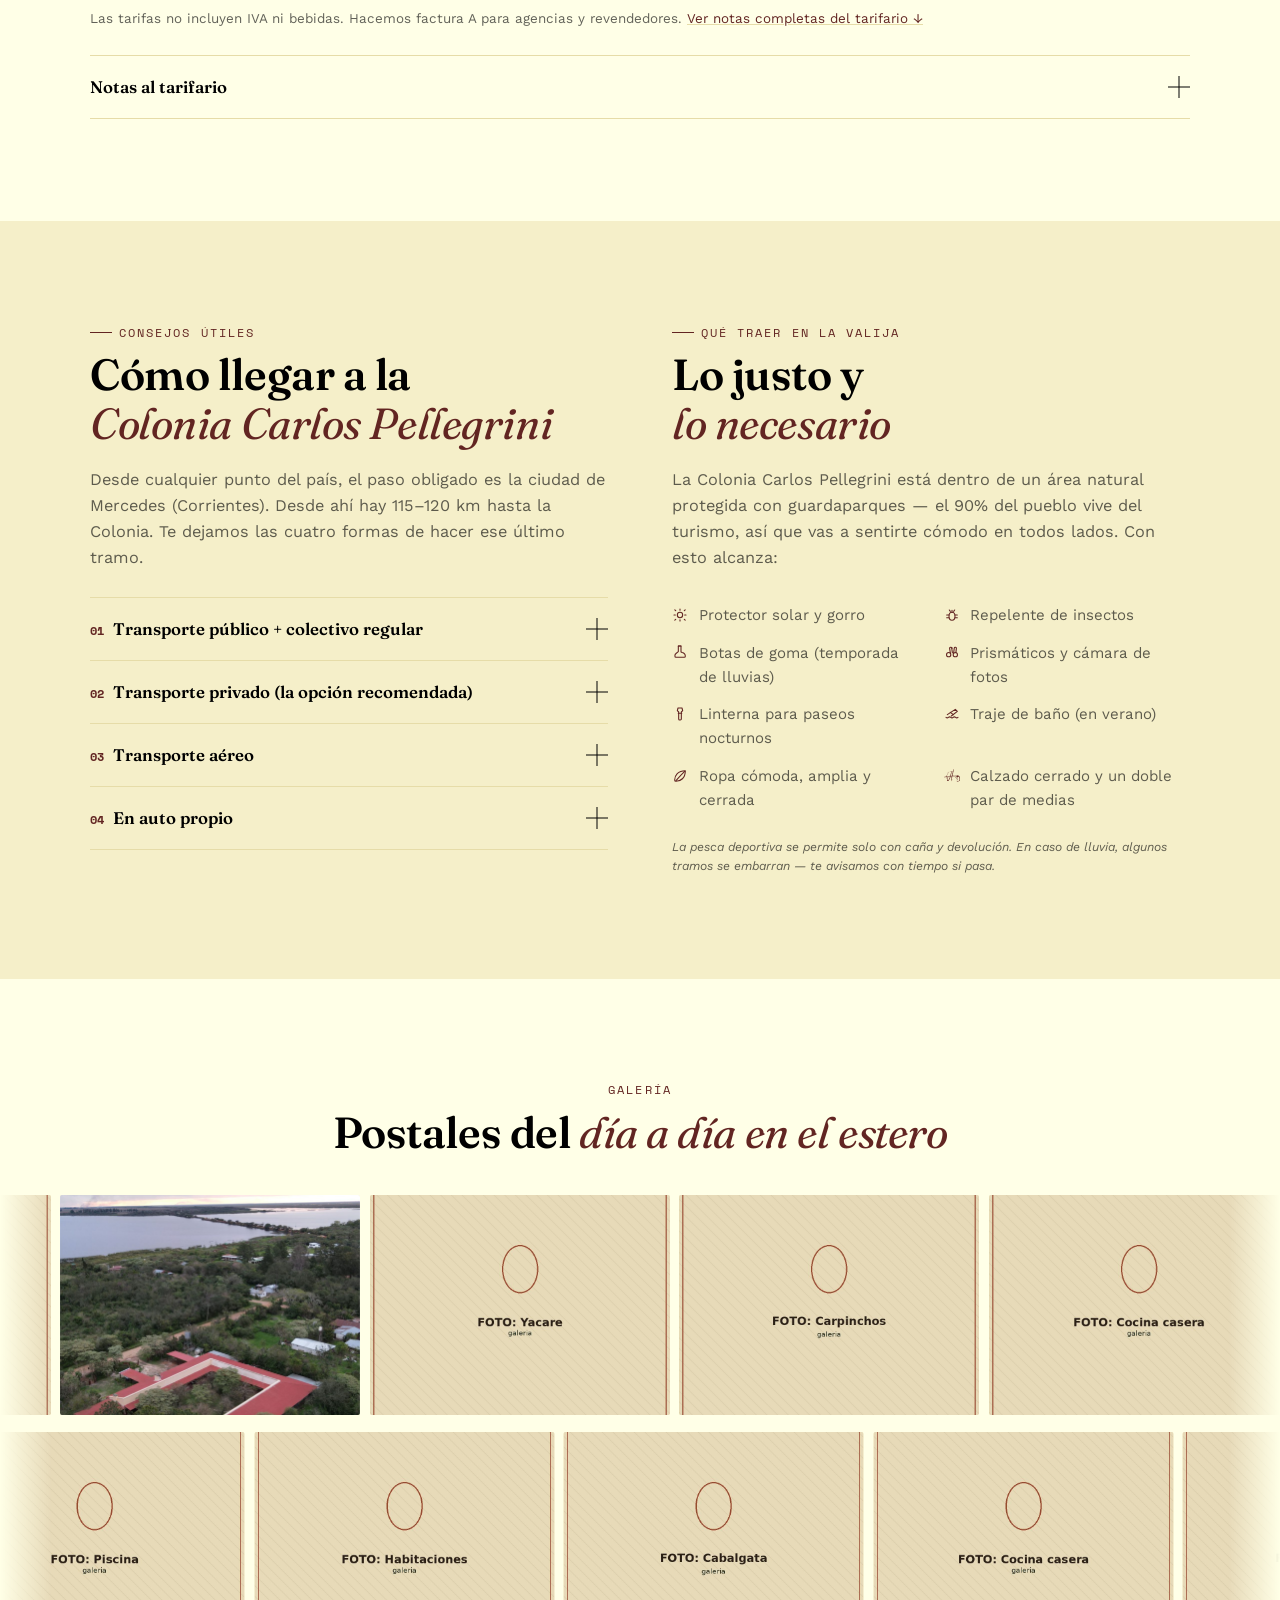
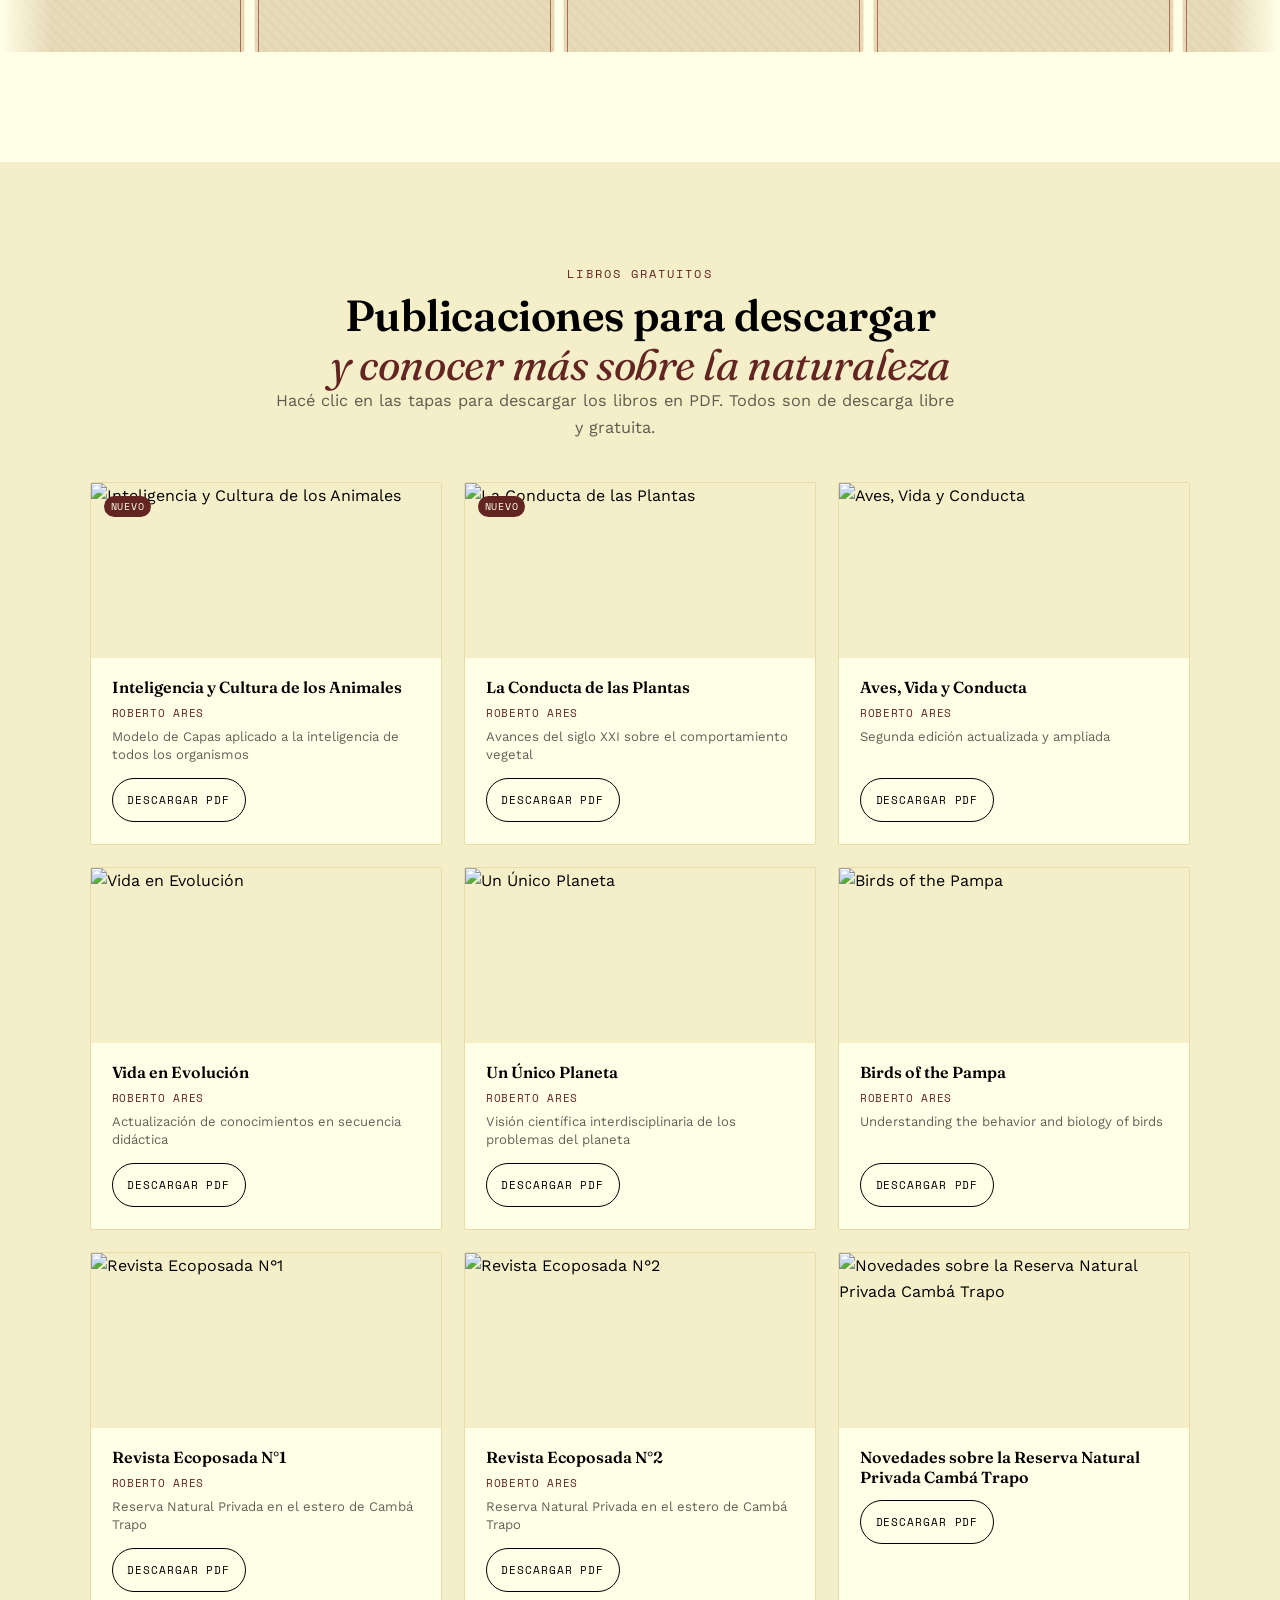
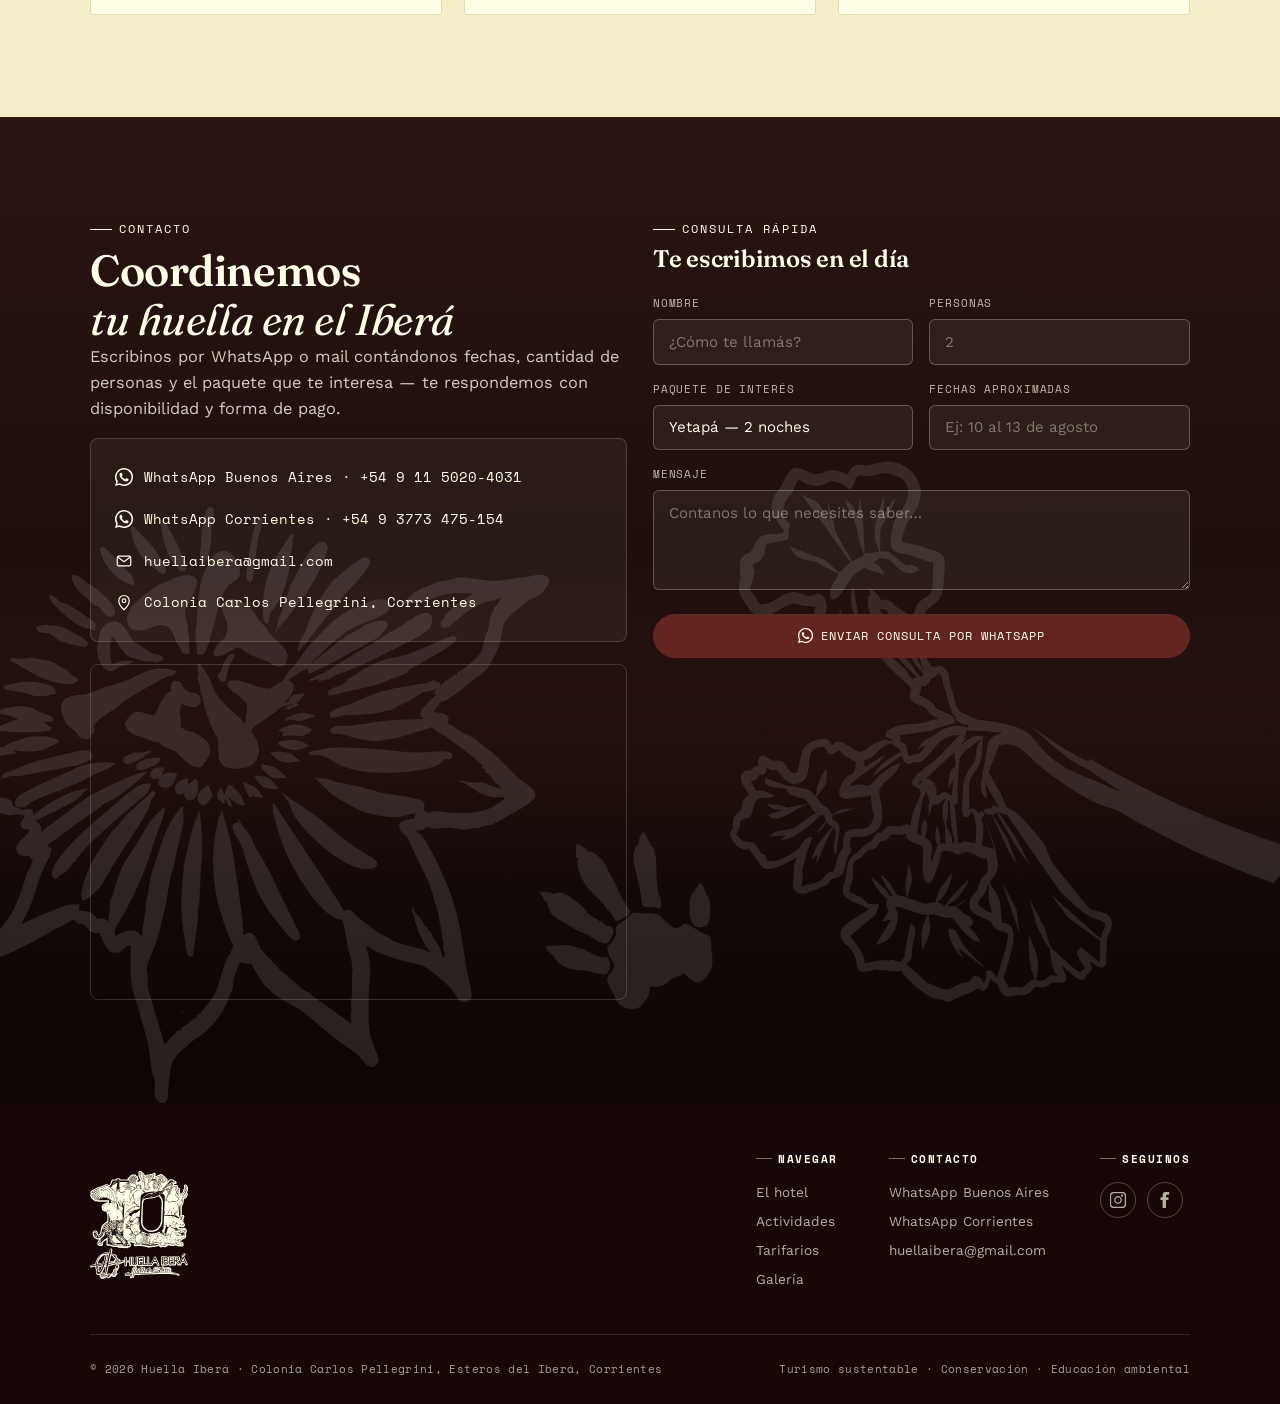
==== commit 4ce96b65: "css" ====
--- a/index.html
+++ b/index.html
@@ -195,15 +195,15 @@
        horizontal, la galería/fachada de la posada con luz dorada — ya tenés
        una foto muy parecida a esta en el PDF de tarifas)
      ===================================================================== -->
-<section class="hero" id="inicio">
-  <div class="hero-media">
+<section class="hero hero--v-bottom hero--h-left" id="inicio">
+  <div class="hero-media" id="heroMedia">
     <img src="images/hero/fachada-atardecer.jpg" alt="Fachada de Huella Iberá con techo a dos aguas entre el monte correntino, luz de atardecer">
   </div>
-  <div class="hero-content container">
-    <p class="hero-eyebrow">Colonia Carlos Pellegrini · Esteros del Iberá · Corrientes</p>
-    <h1 class="hero-title">Donde el agua <em>todavía manda</em></h1>
-    <p class="hero-sub">Un hotel de esteros pensado para perderse en la naturaleza virgen del Iberá: lancha al amanecer, safaris nocturnos, asado a leña y una posada de campo correntino que cuida el lugar tanto como a vos.</p>
-    <div class="hero-actions">
+  <div class="hero-content container" id="heroContent">
+    <p class="hero-eyebrow" id="heroEyebrowText">Colonia Carlos Pellegrini · Esteros del Iberá · Corrientes</p>
+    <h1 class="hero-title" id="heroTitleText">Donde el agua <em>todavía manda</em></h1>
+    <p class="hero-sub" id="heroSubText">Un hotel de esteros pensado para perderse en la naturaleza virgen del Iberá: lancha al amanecer, safaris nocturnos, asado a leña y una posada de campo correntino que cuida el lugar tanto como a vos.</p>
+    <div class="hero-actions" id="heroActionsText">
       <a href="#paquetes" class="btn btn--primary">
         <svg aria-hidden="true"><use href="#icon-track"/></svg>
         Ver paquetes y tarifas
@@ -247,7 +247,7 @@
   <div class="container">
     <div class="split reveal-group">
       <figure class="split-media reveal">
-        <img src="images/posada/jardin-laguna.jpg" alt="Sendero entre palmeras hacia la Laguna Iberá, al atardecer">
+       <img src="images/posada/jardin-laguna.jpg" alt="Sendero entre palmeras hacia la Laguna Iberá, al atardecer">
         <figcaption>Laguna Iberá — a una cuadra del hotel</figcaption>
       </figure>
       <div class="split-text reveal">
@@ -489,25 +489,25 @@
 
   <div class="marquee" id="galleryRow1">
     <div class="marquee__track marquee__track--right">
-      <figure class="g-item"><button type="button" data-full="images/galeria/foto-1.jpg"><img src="images/galeria/foto-1.jpg" alt="Atardecer sobre la Laguna Iberá" loading="lazy"></button><span class="cap"></span></figure>
-      <figure class="g-item"><button type="button" data-full="images/galeria/foto-2.jpg"><img src="images/galeria/foto-2.jpg" alt="Yacaré asomando en el agua" loading="lazy"></button><span class="cap"></span></figure>
-      <figure class="g-item"><button type="button" data-full="images/galeria/foto-3.jpg"><img src="images/galeria/foto-3.jpg" alt="Carpinchos junto al embarcadero" loading="lazy"></button><span class="cap"></span></figure>
-      <figure class="g-item"><button type="button" data-full="images/galeria/foto-4.jpg"><img src="images/galeria/foto-4.jpg" alt="Mesa servida con cocina casera correntina" loading="lazy"></button><span class="cap"></span></figure>
-      <figure class="g-item"><button type="button" data-full="images/galeria/foto-5.jpg"><img src="images/galeria/foto-5.jpg" alt="Cabalgata por los palmares" loading="lazy"></button><span class="cap"></span></figure>
-      <figure class="g-item"><button type="button" data-full="images/galeria/foto-6.jpg"><img src="images/galeria/foto-6.jpg" alt="Habitación de la posada" loading="lazy"></button><span class="cap"></span></figure>
-      <figure class="g-item"><button type="button" data-full="images/galeria/foto-7.jpg"><img src="images/galeria/foto-7.jpg" alt="Piscina de Huella Iberá" loading="lazy"></button><span class="cap"></span></figure>
+      <figure class="g-item"><button type="button" data-full="images/galeria/foto-1.jpg"><img src="images/galeria/foto-1.jpg" alt="Atardecer sobre la Laguna Iberá" loading="lazy"></button><span class="cap">Laguna Iberá</span></figure>
+      <figure class="g-item"><button type="button" data-full="images/galeria/foto-2.jpg"><img src="images/galeria/foto-2.jpg" alt="Yacaré asomando en el agua" loading="lazy"></button><span class="cap">Yacaré</span></figure>
+      <figure class="g-item"><button type="button" data-full="images/galeria/foto-3.jpg"><img src="images/galeria/foto-3.jpg" alt="Carpinchos junto al embarcadero" loading="lazy"></button><span class="cap">Carpinchos</span></figure>
+      <figure class="g-item"><button type="button" data-full="images/galeria/foto-4.jpg"><img src="images/galeria/foto-4.jpg" alt="Mesa servida con cocina casera correntina" loading="lazy"></button><span class="cap">Cocina casera</span></figure>
+      <figure class="g-item"><button type="button" data-full="images/galeria/foto-5.jpg"><img src="images/galeria/foto-5.jpg" alt="Cabalgata por los palmares" loading="lazy"></button><span class="cap">Cabalgata</span></figure>
+      <figure class="g-item"><button type="button" data-full="images/galeria/foto-6.jpg"><img src="images/galeria/foto-6.jpg" alt="Habitación de la posada" loading="lazy"></button><span class="cap">Habitaciones</span></figure>
+      <figure class="g-item"><button type="button" data-full="images/galeria/foto-7.jpg"><img src="images/galeria/foto-7.jpg" alt="Piscina de Huella Iberá" loading="lazy"></button><span class="cap">Piscina</span></figure>
     </div>
   </div>
 
   <div class="marquee" id="galleryRow2">
     <div class="marquee__track">
-      <figure class="g-item"><button type="button" data-full="images/galeria/foto-6.jpg"><img src="images/galeria/foto-6.jpg" alt="Habitación de la posada" loading="lazy"></button><span class="cap"></span></figure>
-      <figure class="g-item"><button type="button" data-full="images/galeria/foto-4.jpg"><img src="images/galeria/foto-4.jpg" alt="Mesa servida con cocina casera correntina" loading="lazy"></button><span class="cap"></span></figure>
-      <figure class="g-item"><button type="button" data-full="images/galeria/foto-7.jpg"><img src="images/galeria/foto-7.jpg" alt="Piscina de Huella Iberá" loading="lazy"></button><span class="cap"></span></figure>
-      <figure class="g-item"><button type="button" data-full="images/galeria/foto-2.jpg"><img src="images/galeria/foto-2.jpg" alt="Yacaré asomando en el agua" loading="lazy"></button><span class="cap"></span></figure>
-      <figure class="g-item"><button type="button" data-full="images/galeria/foto-5.jpg"><img src="images/galeria/foto-5.jpg" alt="Cabalgata por los palmares" loading="lazy"></button><span class="cap"></span></figure>
-      <figure class="g-item"><button type="button" data-full="images/galeria/foto-1.jpg"><img src="images/galeria/foto-1.jpg" alt="Atardecer sobre la Laguna Iberá" loading="lazy"></button><span class="cap"></span></figure>
-      <figure class="g-item"><button type="button" data-full="images/galeria/foto-3.jpg"><img src="images/galeria/foto-3.jpg" alt="Carpinchos junto al embarcadero" loading="lazy"></button><span class="cap"></span></figure>
+      <figure class="g-item"><button type="button" data-full="images/galeria/foto-6.jpg"><img src="images/galeria/foto-6.jpg" alt="Habitación de la posada" loading="lazy"></button><span class="cap">Habitaciones</span></figure>
+      <figure class="g-item"><button type="button" data-full="images/galeria/foto-4.jpg"><img src="images/galeria/foto-4.jpg" alt="Mesa servida con cocina casera correntina" loading="lazy"></button><span class="cap">Cocina casera</span></figure>
+      <figure class="g-item"><button type="button" data-full="images/galeria/foto-7.jpg"><img src="images/galeria/foto-7.jpg" alt="Piscina de Huella Iberá" loading="lazy"></button><span class="cap">Piscina</span></figure>
+      <figure class="g-item"><button type="button" data-full="images/galeria/foto-2.jpg"><img src="images/galeria/foto-2.jpg" alt="Yacaré asomando en el agua" loading="lazy"></button><span class="cap">Yacaré</span></figure>
+      <figure class="g-item"><button type="button" data-full="images/galeria/foto-5.jpg"><img src="images/galeria/foto-5.jpg" alt="Cabalgata por los palmares" loading="lazy"></button><span class="cap">Cabalgata</span></figure>
+      <figure class="g-item"><button type="button" data-full="images/galeria/foto-1.jpg"><img src="images/galeria/foto-1.jpg" alt="Atardecer sobre la Laguna Iberá" loading="lazy"></button><span class="cap">Laguna Iberá</span></figure>
+      <figure class="g-item"><button type="button" data-full="images/galeria/foto-3.jpg"><img src="images/galeria/foto-3.jpg" alt="Carpinchos junto al embarcadero" loading="lazy"></button><span class="cap">Carpinchos</span></figure>
     </div>
   </div>
 </section>
--- a/css/style.css
+++ b/css/style.css
@@ -397,20 +397,43 @@
 .hero-media{
   position:absolute; inset:0;
   z-index:0;
-}
-.hero-media img{
+  --hero-overlay: 0.55;
+}
+.hero-media img, .hero-media video{
   width:100%; height:100%; object-fit:cover;
   object-position: center 60%;
 }
 .hero-media::after{
   content:"";
   position:absolute; inset:0;
-  background: linear-gradient(180deg, rgba(23,8,7,.25) 0%, rgba(23,8,7,.35) 45%, rgba(13,6,5,.92) 100%);
+  background: linear-gradient(180deg,
+    rgba(23,8,7, calc(var(--hero-overlay) * 0.45)) 0%,
+    rgba(23,8,7, calc(var(--hero-overlay) * 0.64)) 45%,
+    rgba(13,6,5, calc(var(--hero-overlay) * 1.67)) 100%);
 }
 .hero-content{
   position:relative; z-index:2;
   padding: 9rem 0 3.4rem;
-}
+  width: 100%;
+  display:flex;
+  flex-direction:column;
+}
+/* -----------------------------------------------------------------------
+   Posición del bloque de texto — configurable desde el panel de admin
+   ----------------------------------------------------------------------- */
+.hero--v-top{ justify-content:flex-start; }
+.hero--v-center{ justify-content:center; }
+.hero--v-bottom{ justify-content:flex-end; }
+.hero--v-top .hero-content{ padding-top:9rem; padding-bottom:1.5rem; }
+.hero--v-center .hero-content{ padding-top:3rem; padding-bottom:3rem; }
+
+.hero--h-left .hero-content{ align-items:flex-start; text-align:left; }
+.hero--h-center .hero-content{ align-items:center; text-align:center; }
+.hero--h-right .hero-content{ align-items:flex-end; text-align:right; }
+.hero--h-center .hero-title, .hero--h-center .hero-sub, .hero--h-center .hero-eyebrow{ margin-inline:auto; }
+.hero--h-right .hero-actions{ justify-content:flex-end; }
+.hero--h-center .hero-actions{ justify-content:center; }
+
 .hero-eyebrow{
   font-family: var(--f-mono);
   font-size: 0.78rem;
@@ -421,15 +444,12 @@
   max-width: 30ch;
 }
 @media (max-width: 768px){
-  .hero-content{ text-align:center; display:flex; flex-direction:column; align-items:center; }
-  .hero-eyebrow{ text-align:center; }
-  .hero-title{ text-align:center; margin-inline:auto; }
-  .hero-sub{ text-align:center; margin-inline:auto; }
   .hero-actions{ justify-content:center; }
 }
 @media (max-width: 480px){
-  .hero-eyebrow{ font-size: 0.64rem; letter-spacing: .1em; max-width: 26ch; margin-inline:auto; }
+  .hero-eyebrow{ font-size: 0.64rem; letter-spacing: .1em; max-width: 26ch; }
   .hero-content{ padding: 7rem 0 2.4rem; }
+  .hero--v-top .hero-content{ padding-top:7rem; }
   .hero-title{ font-size: clamp(2.1rem, 9vw, 2.9rem); line-height: 1.1; letter-spacing: 0; }
   .hero-title em{ margin-top: 0.3em; }
   .hero-sub{ font-size: 0.92rem; margin-top: 1.1rem; line-height:1.55; }
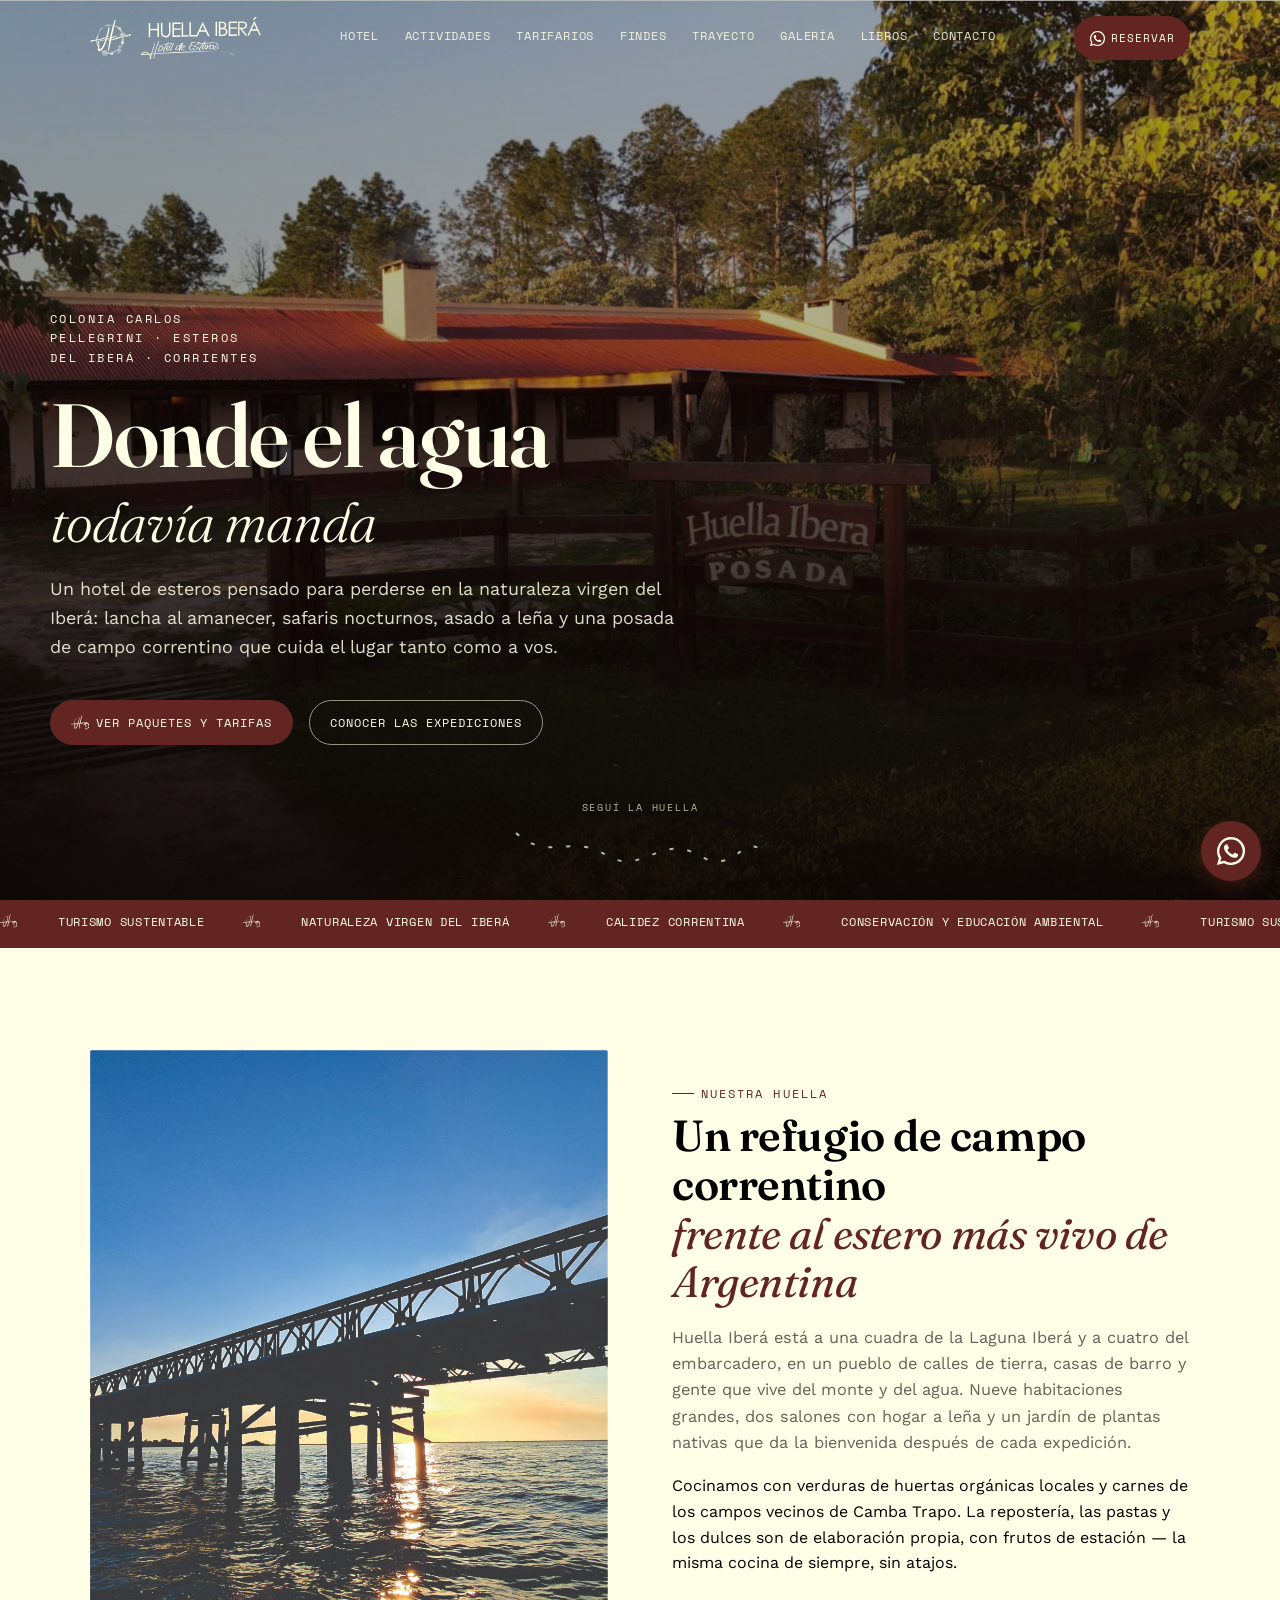
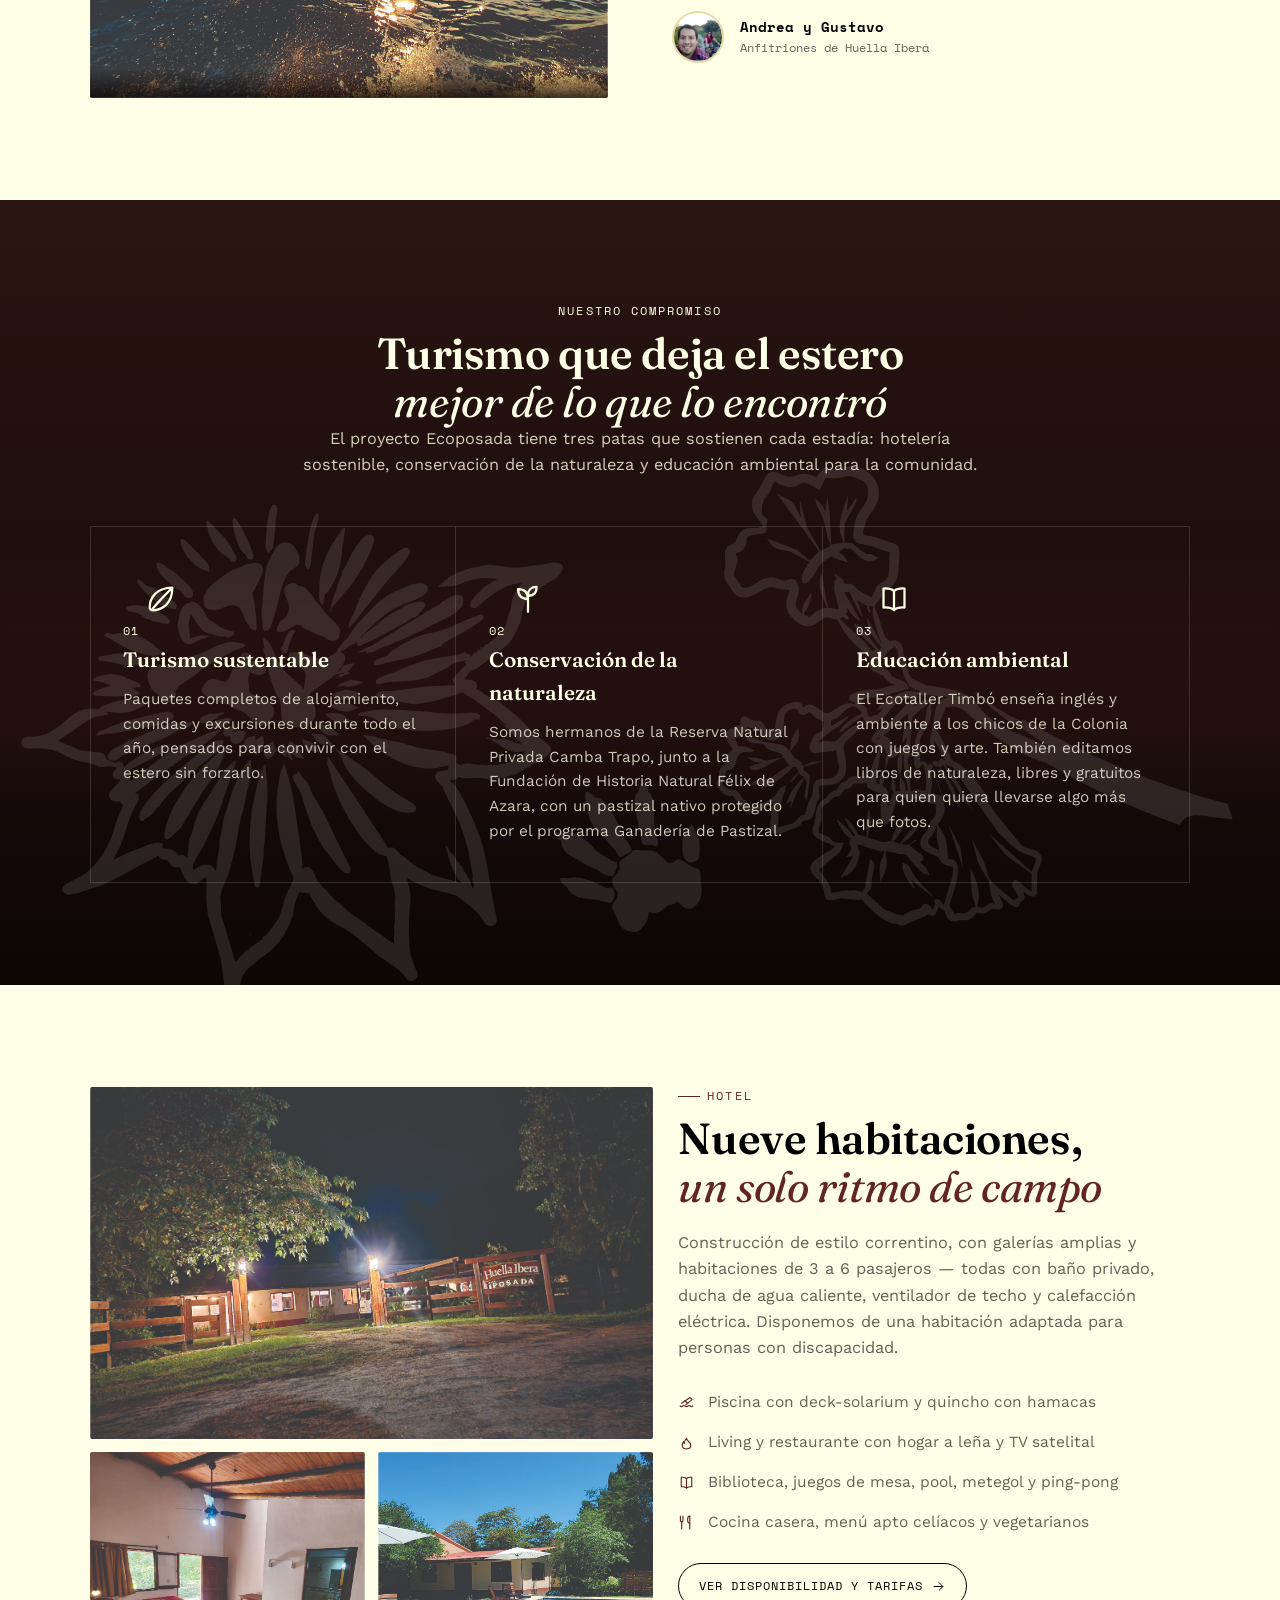
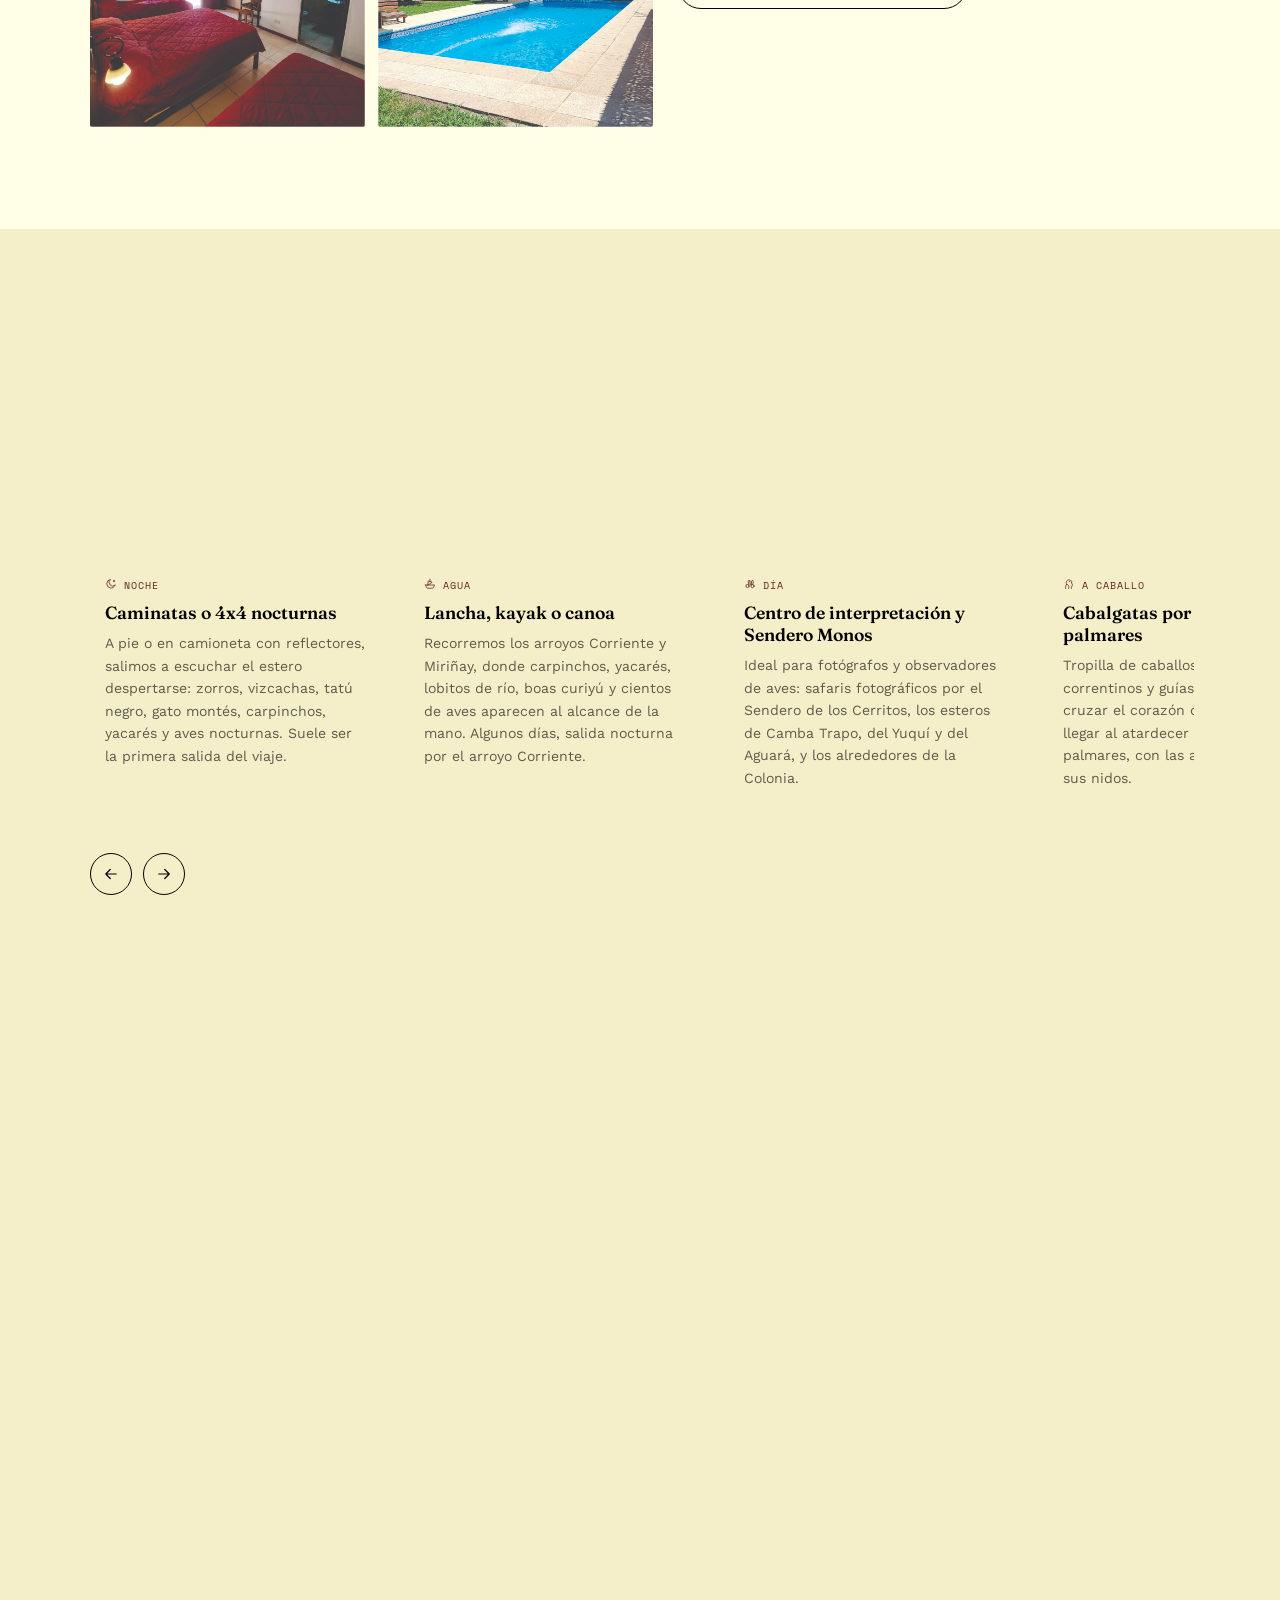
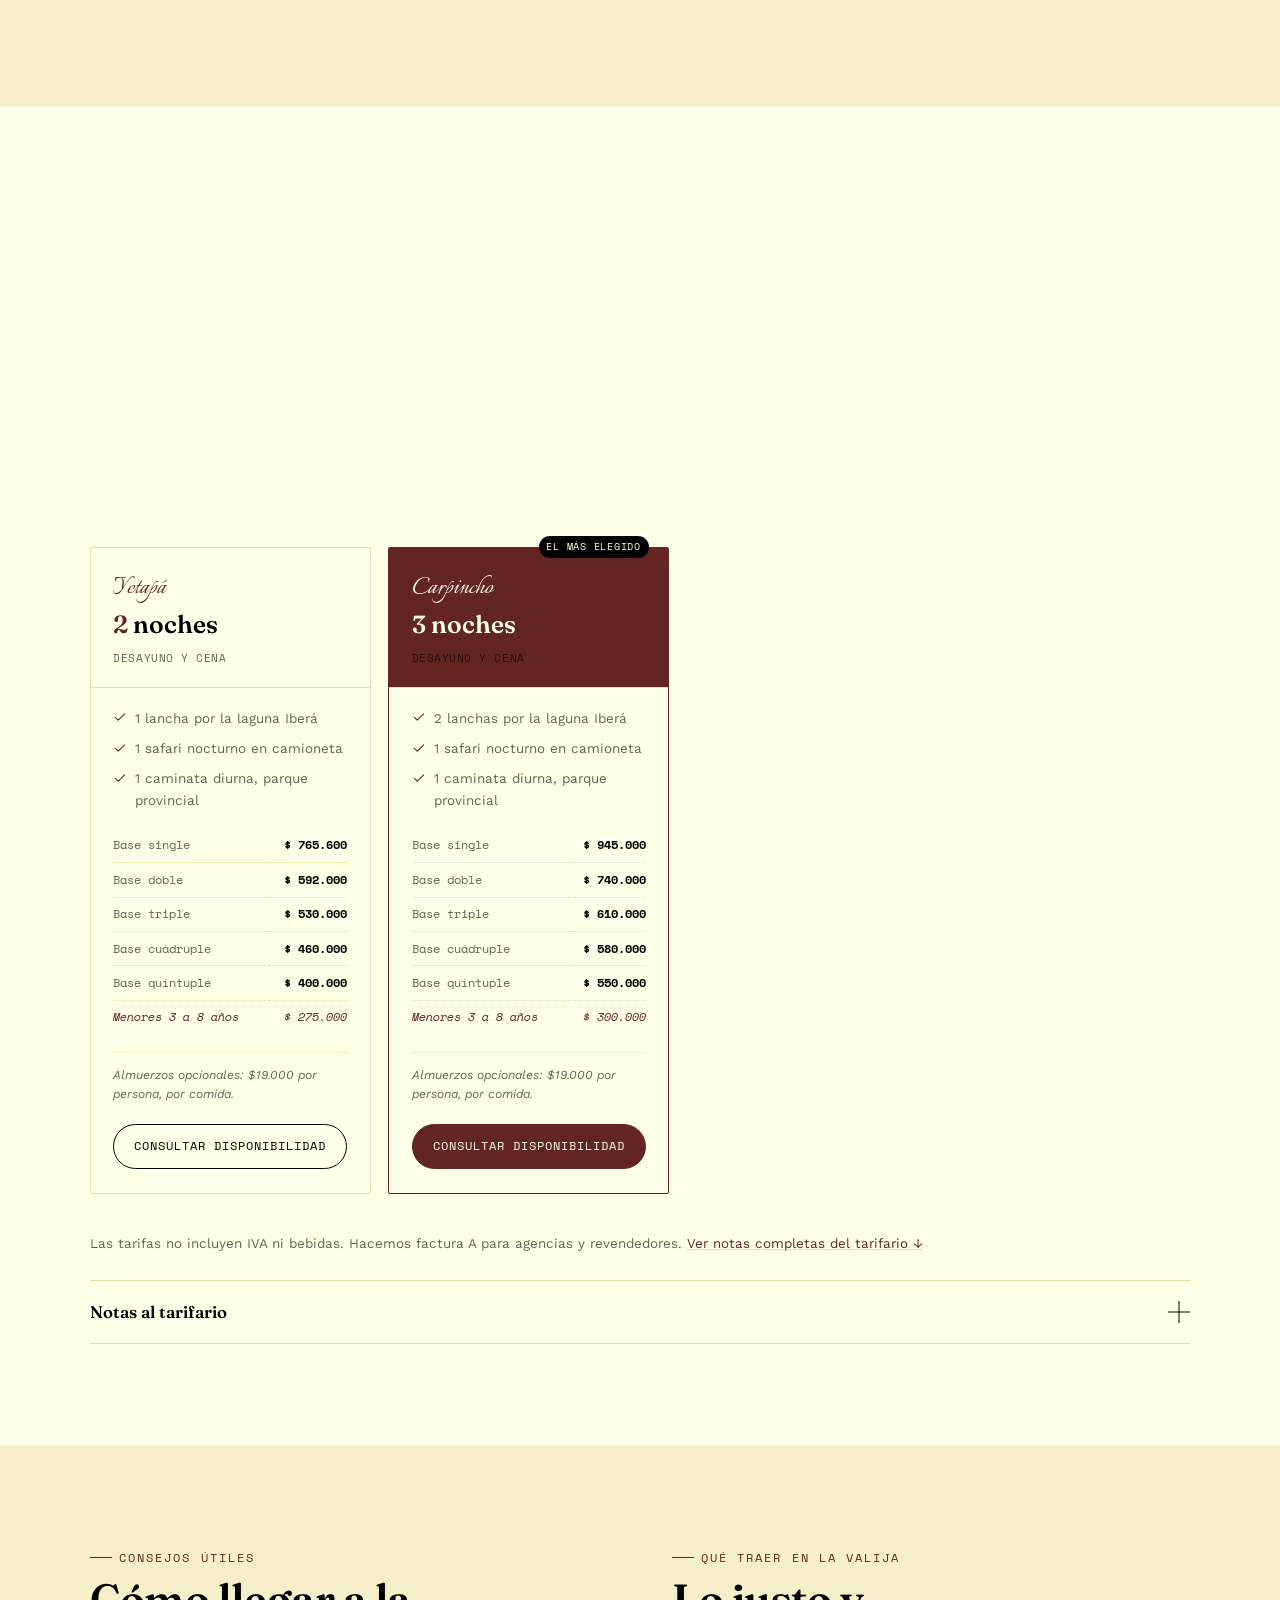
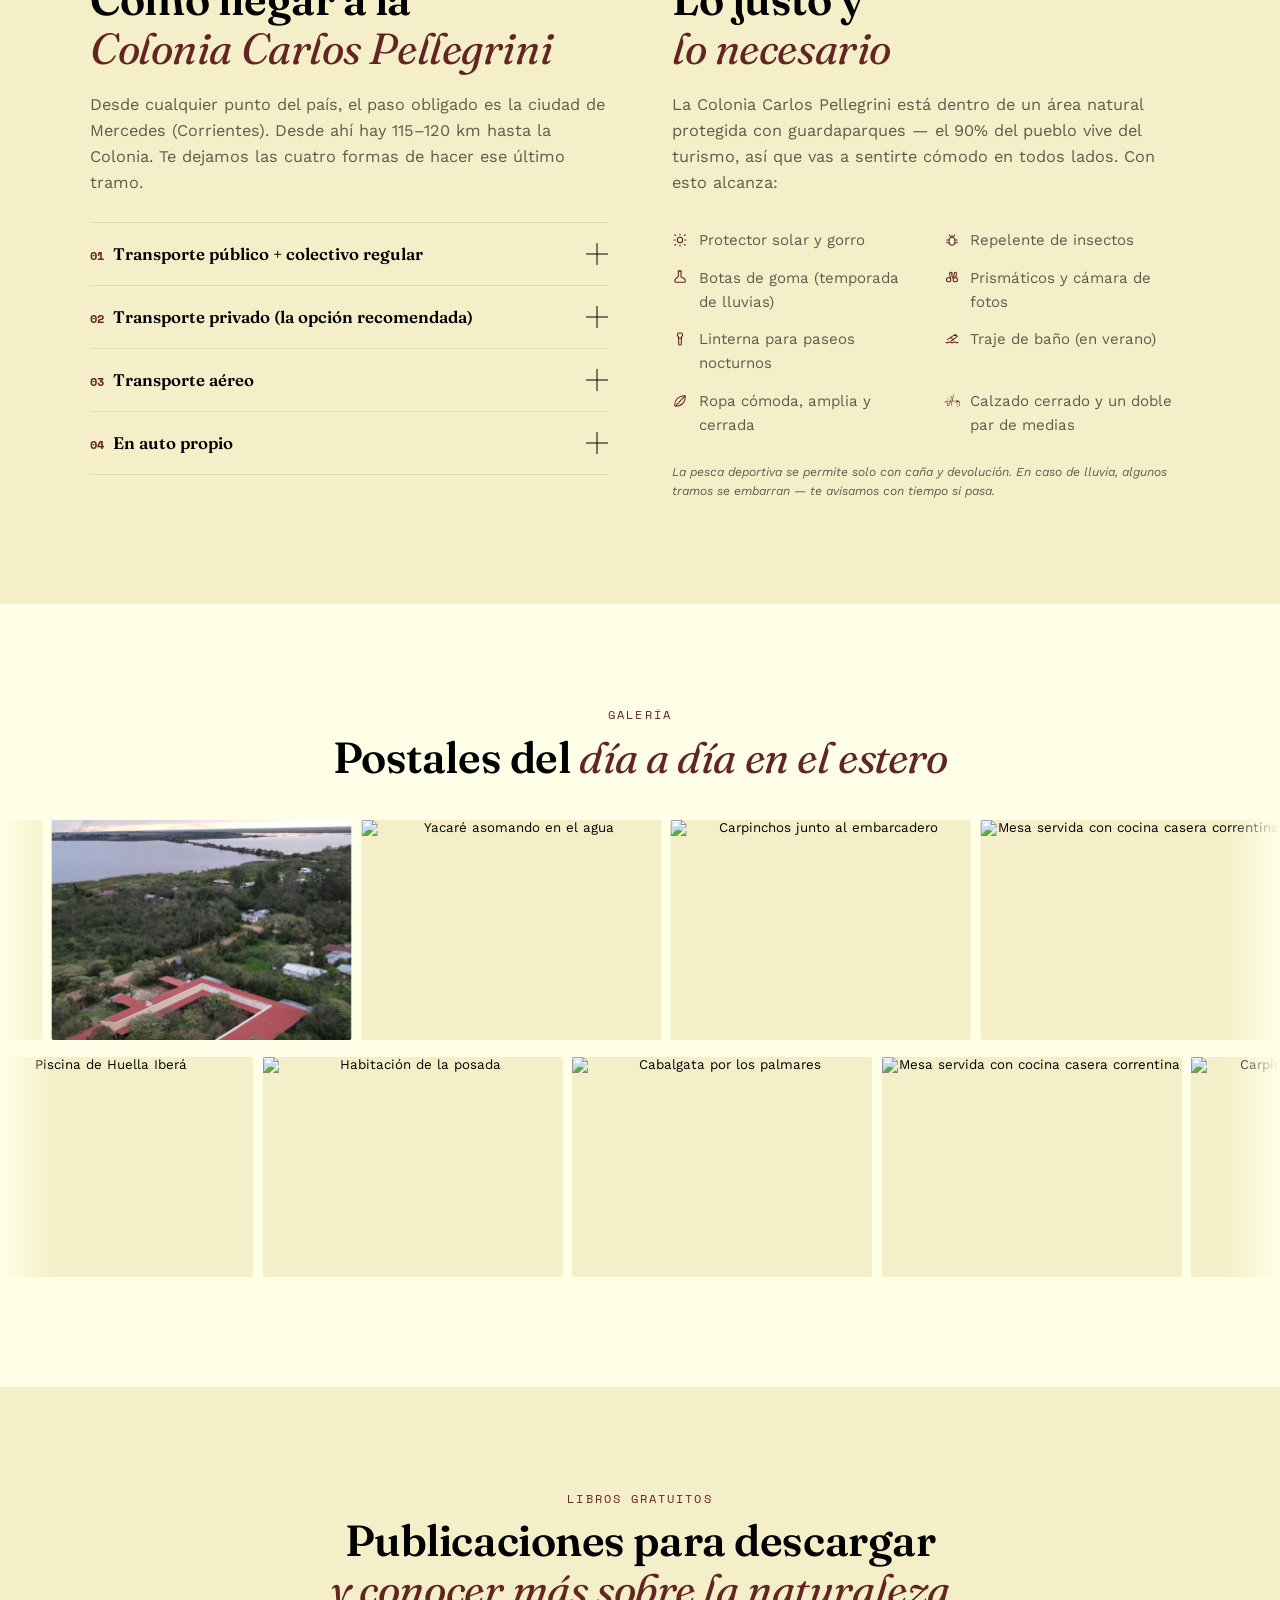
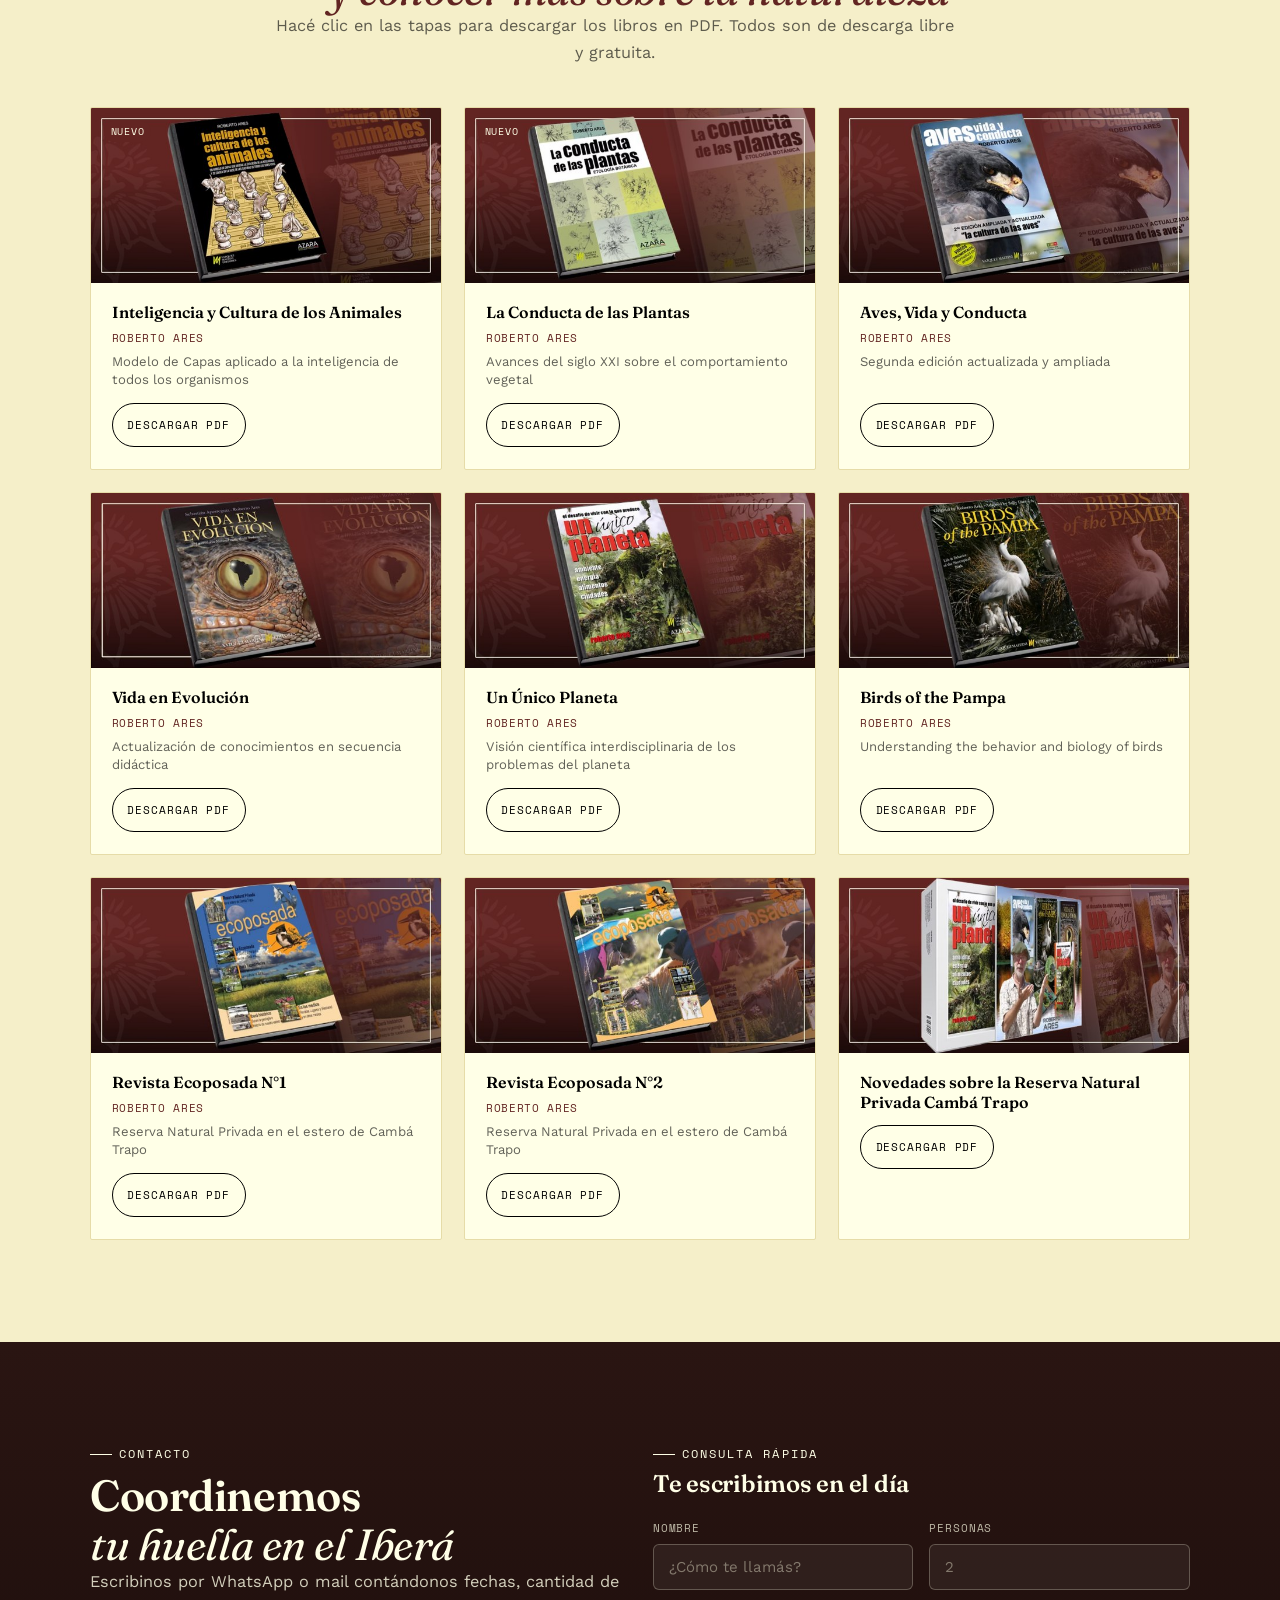
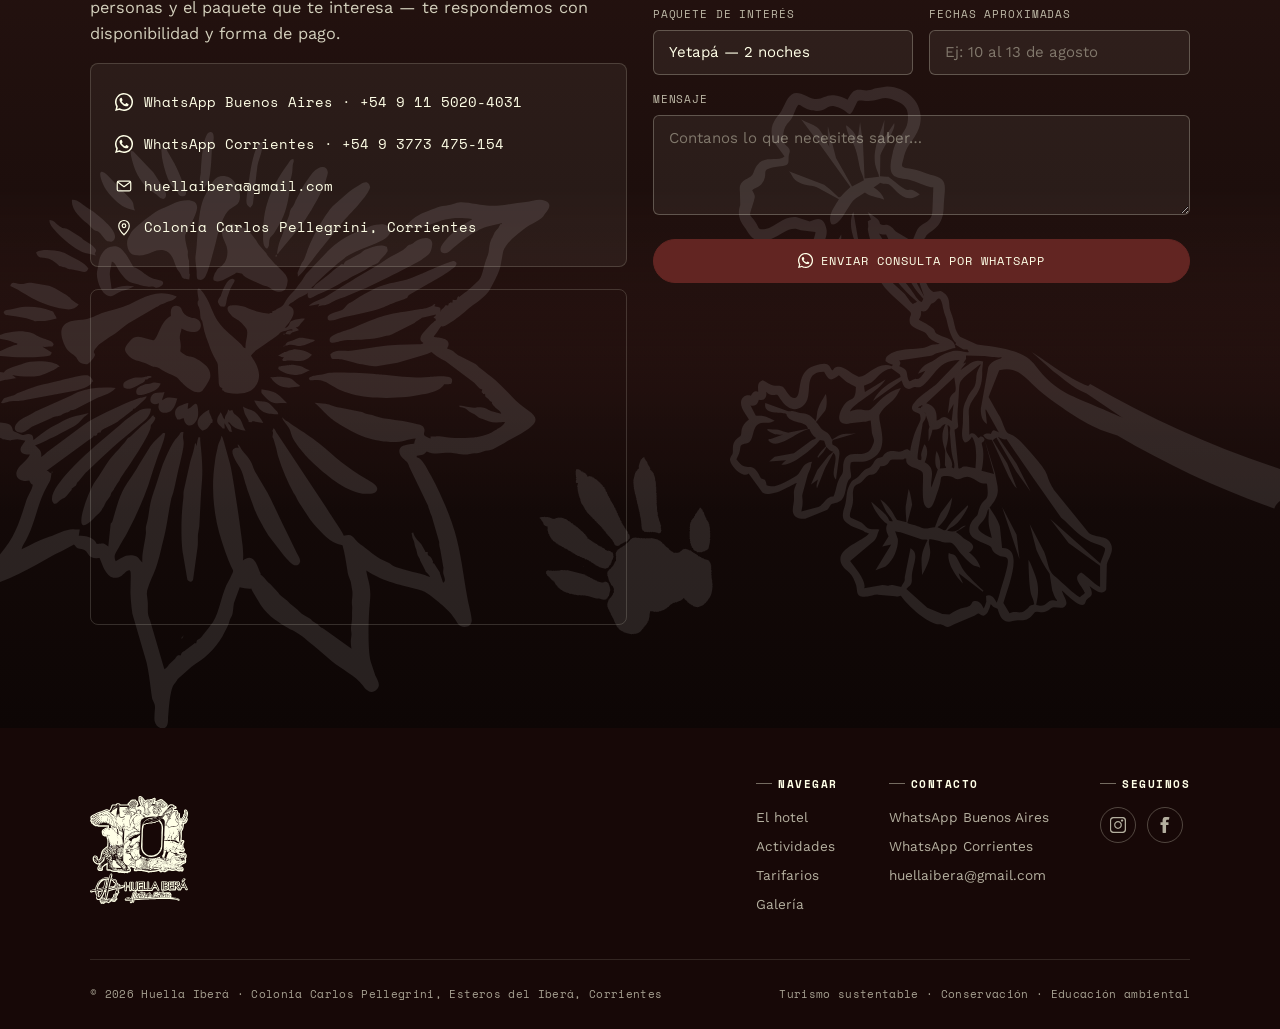
==== commit 20eb8772: "css" ====
--- a/index.html
+++ b/index.html
@@ -248,7 +248,7 @@
     <div class="split reveal-group">
       <figure class="split-media reveal">
        <img src="images/posada/jardin-laguna.jpg" alt="Sendero entre palmeras hacia la Laguna Iberá, al atardecer">
-        <figcaption>Laguna Iberá — a una cuadra del hotel</figcaption>
+        <figcaption></figcaption>
       </figure>
       <div class="split-text reveal">
         <p class="eyebrow">Nuestra huella</p>
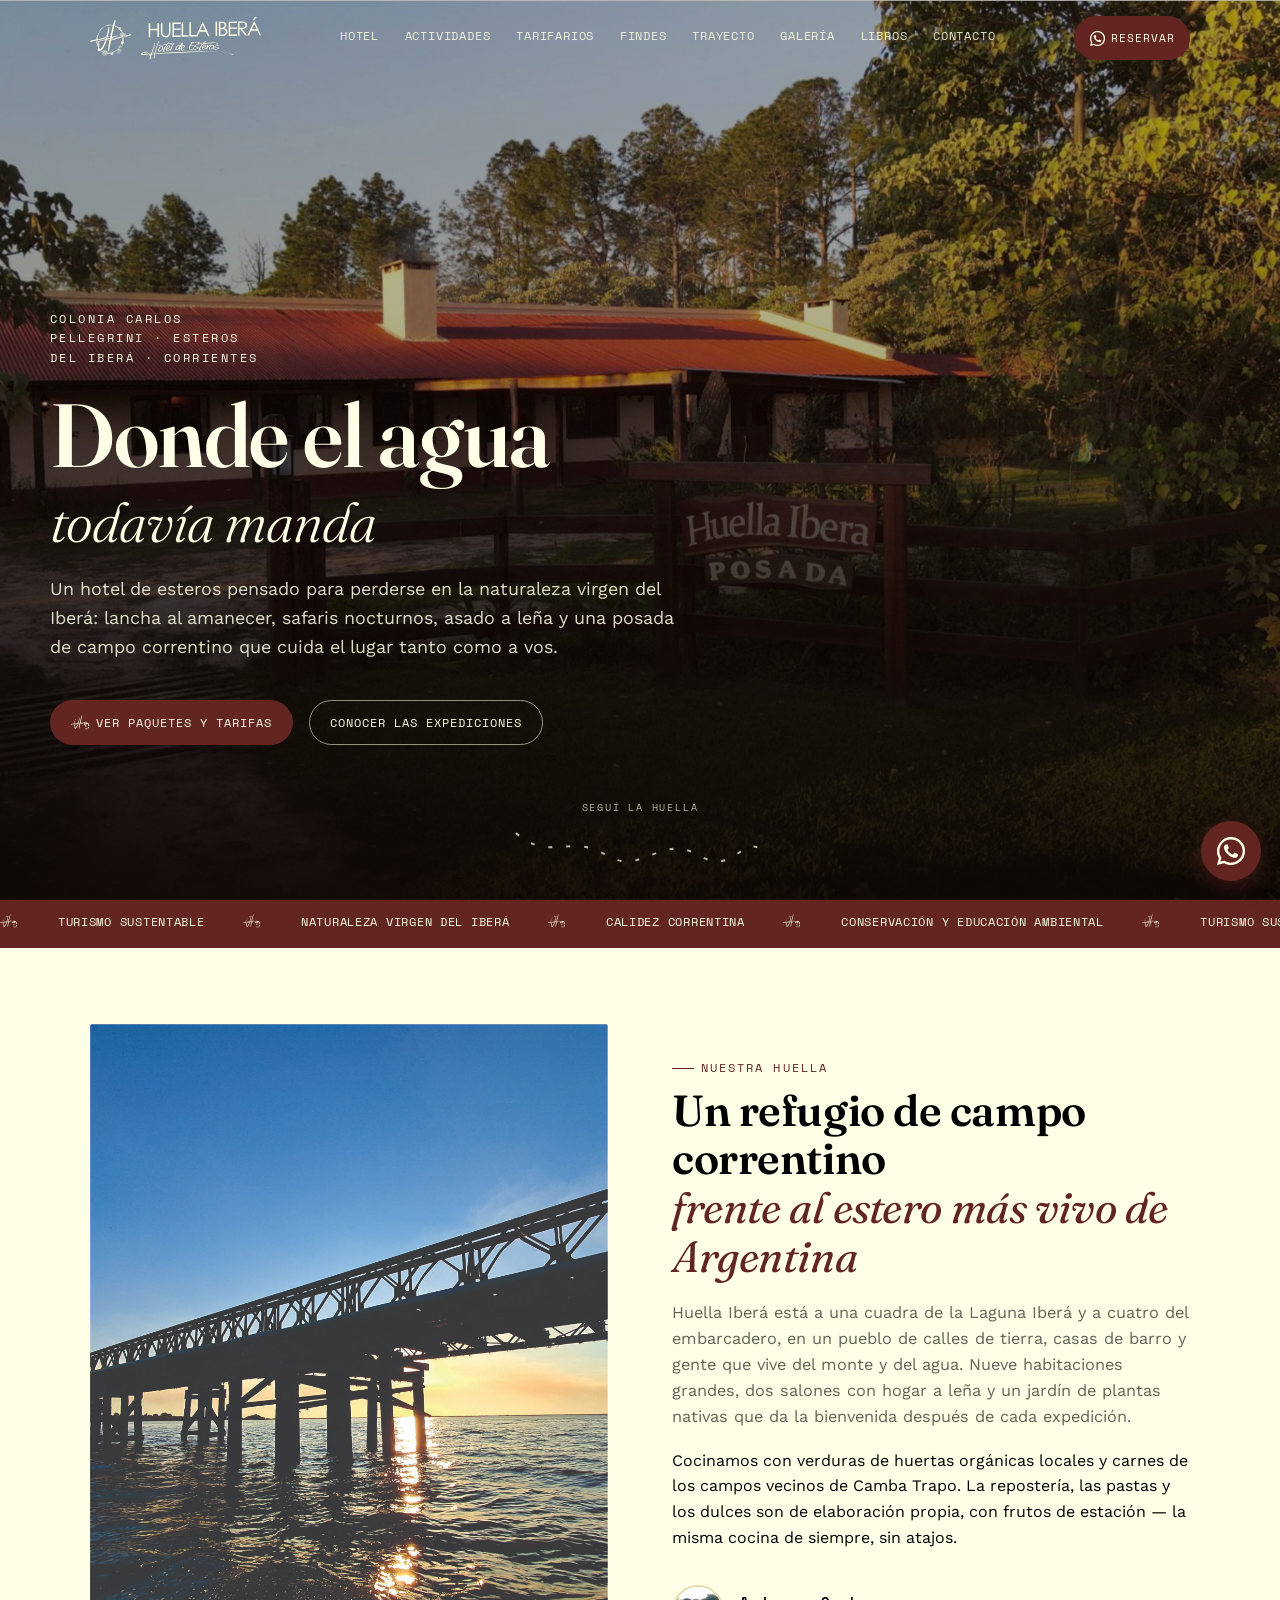
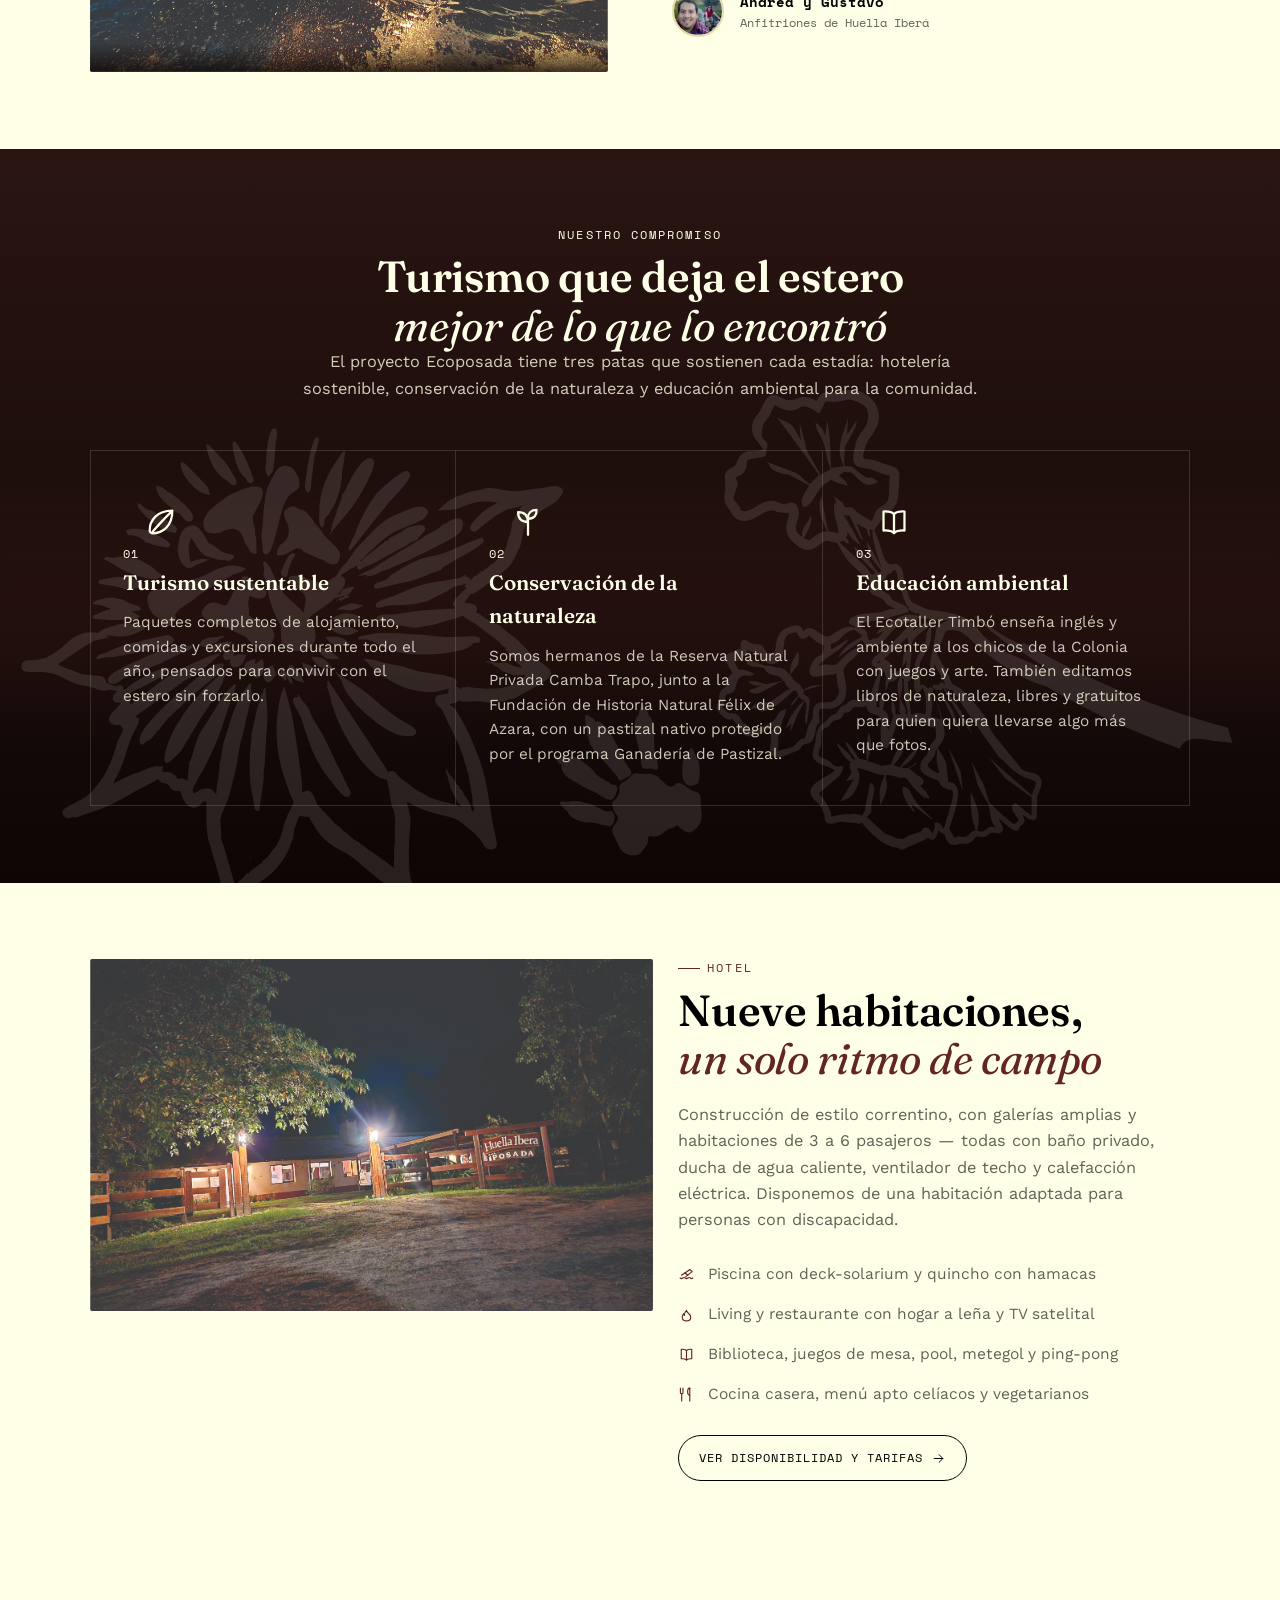
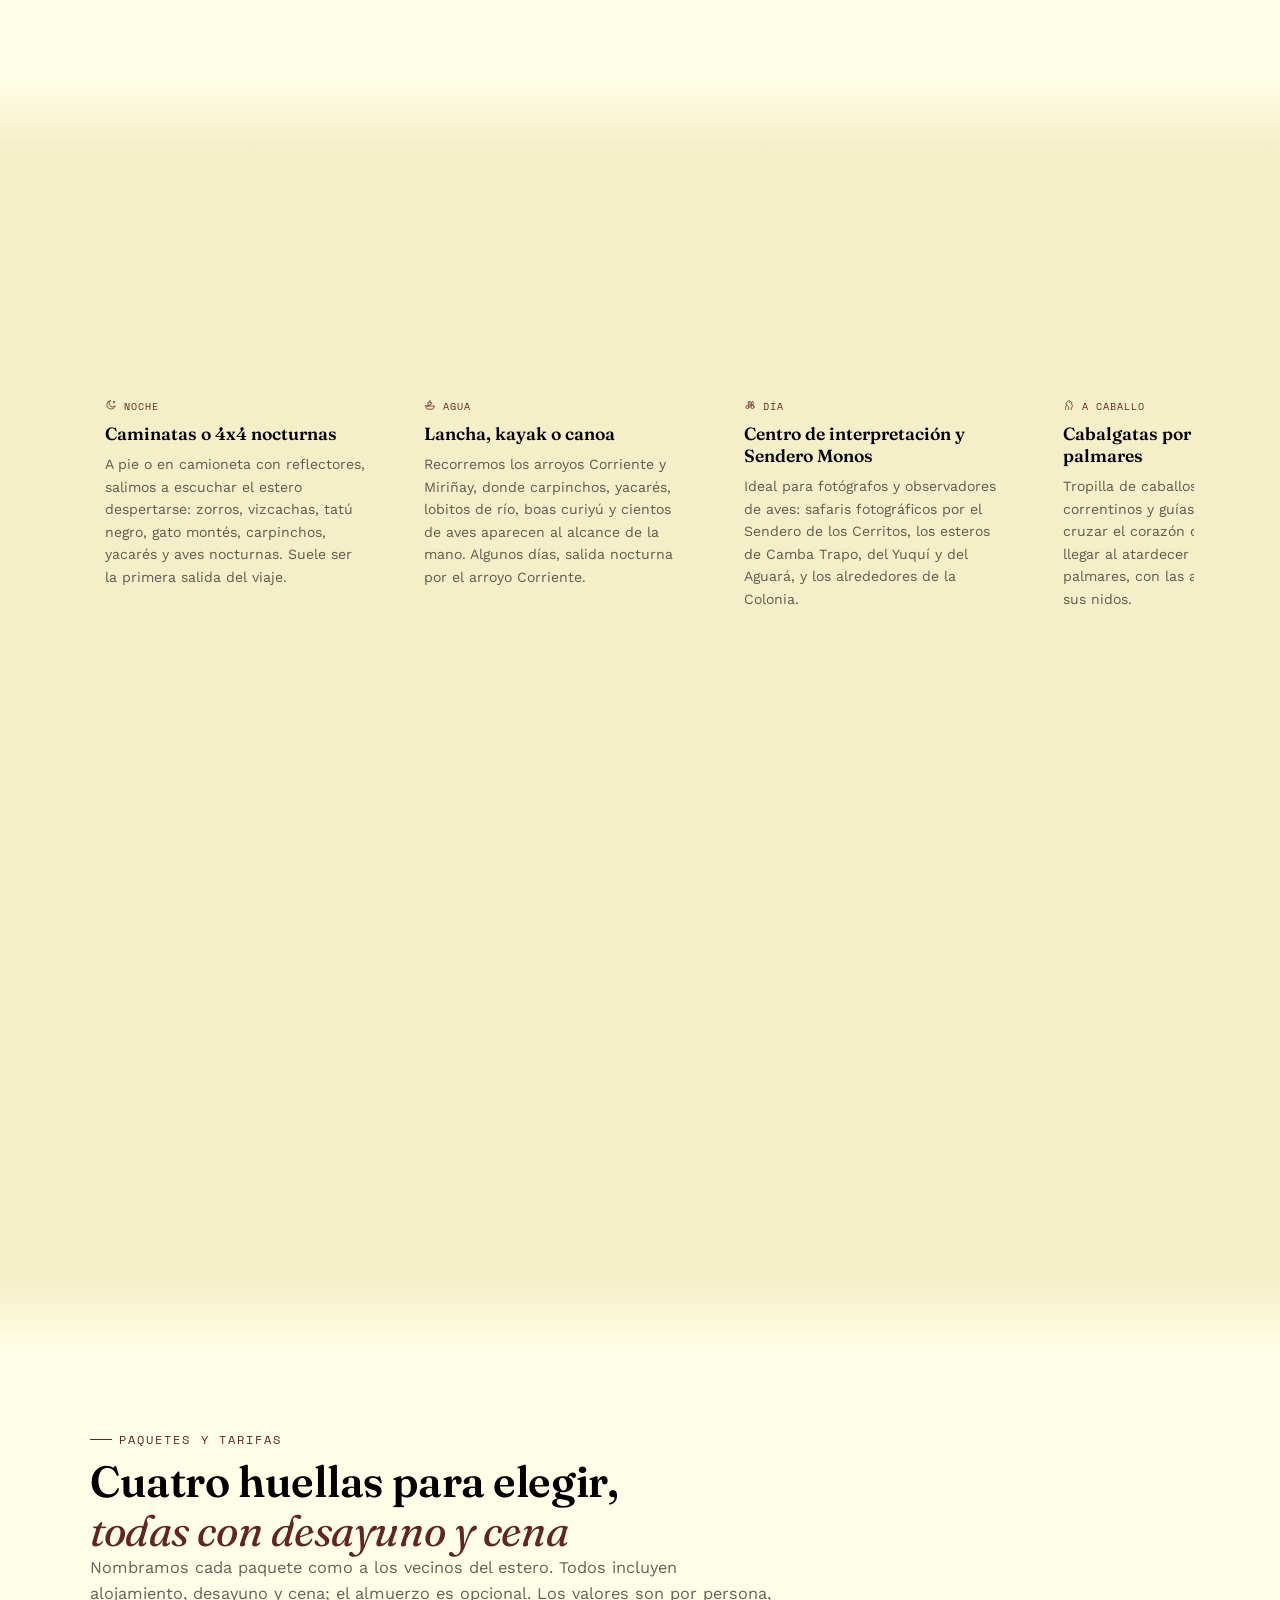
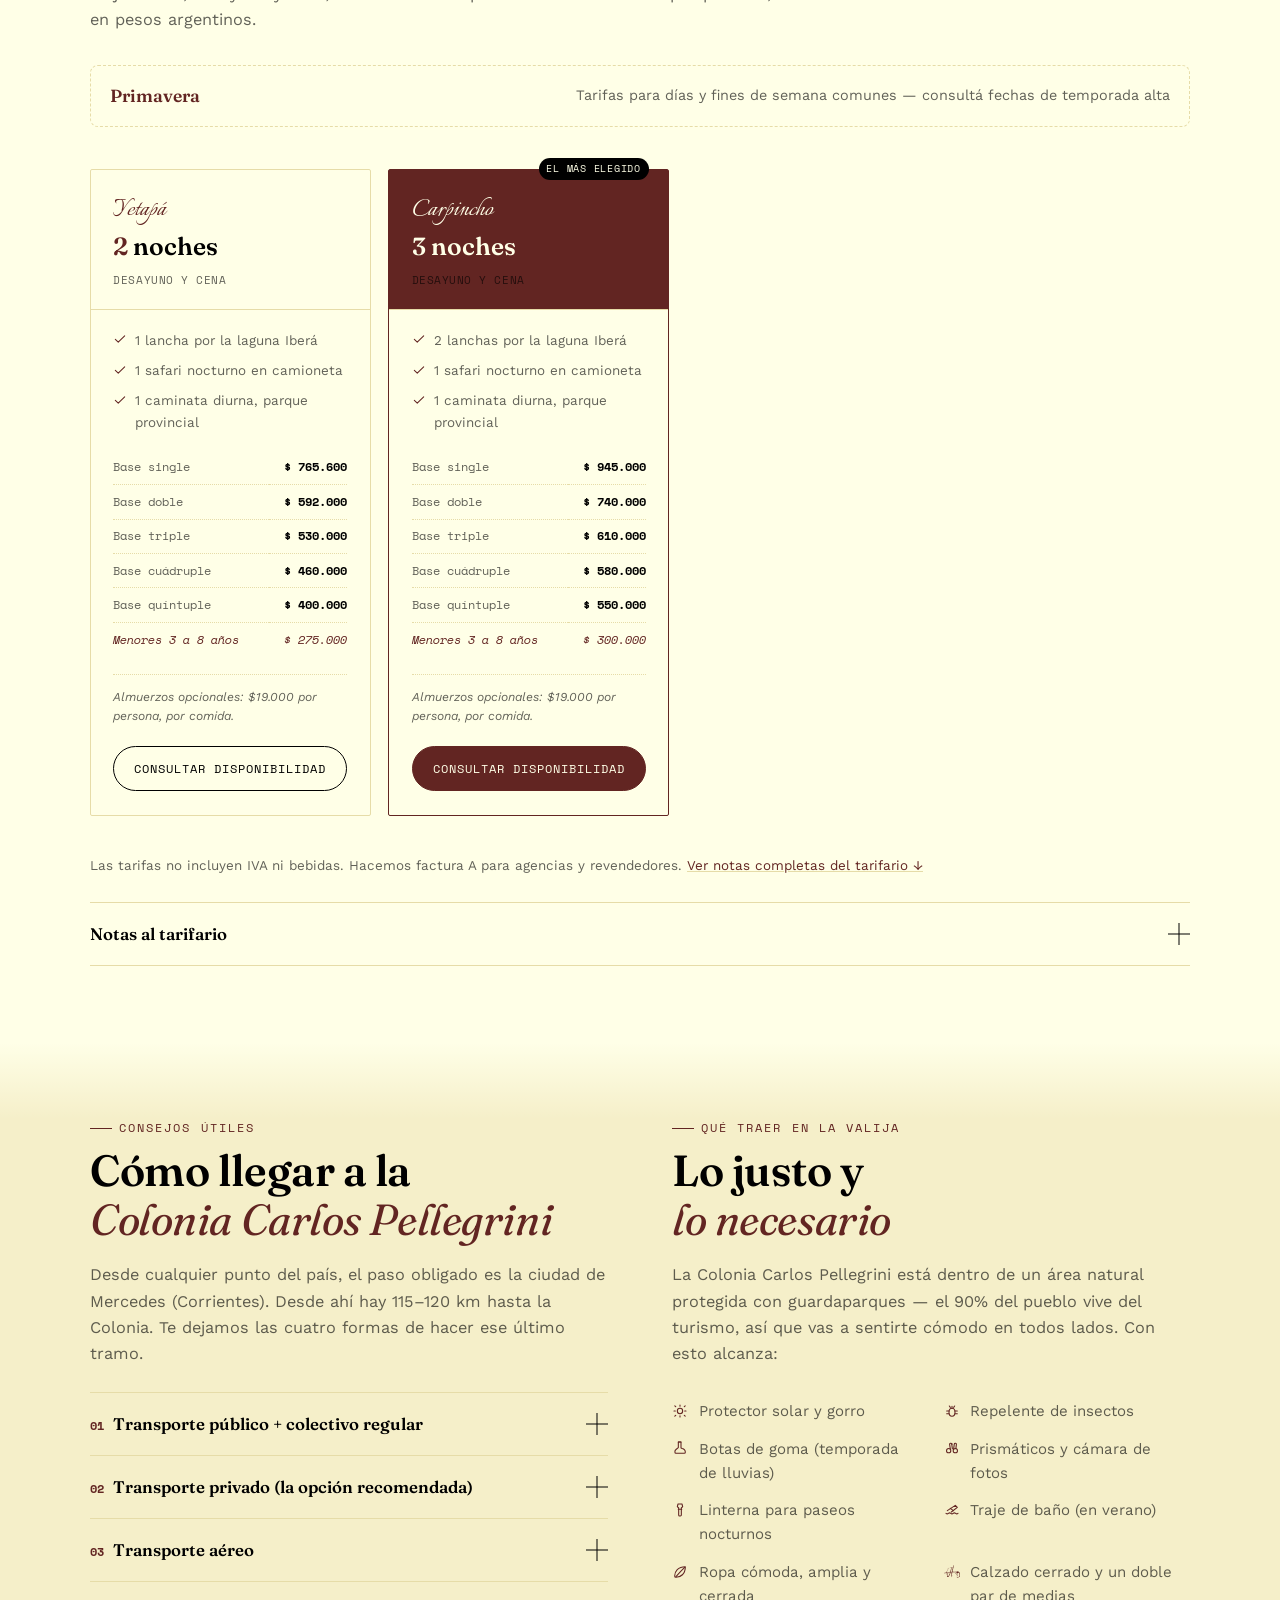
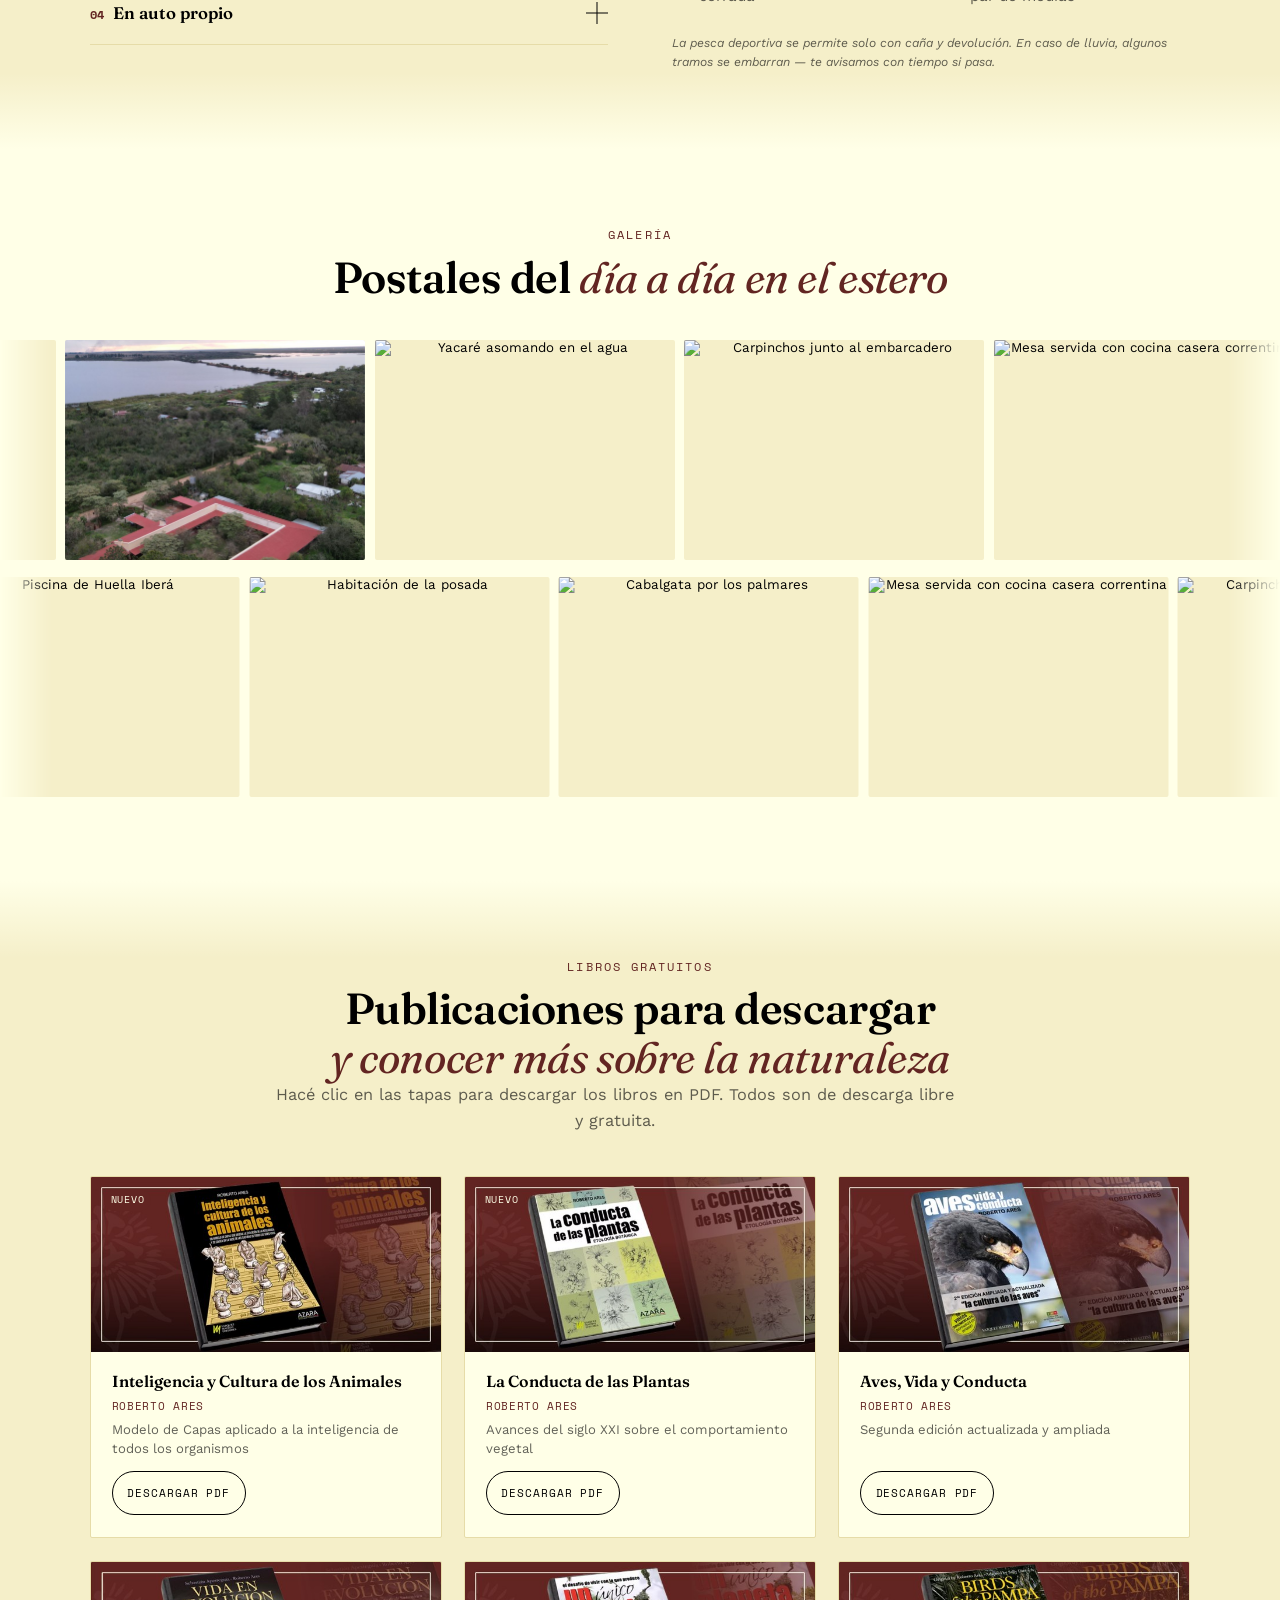
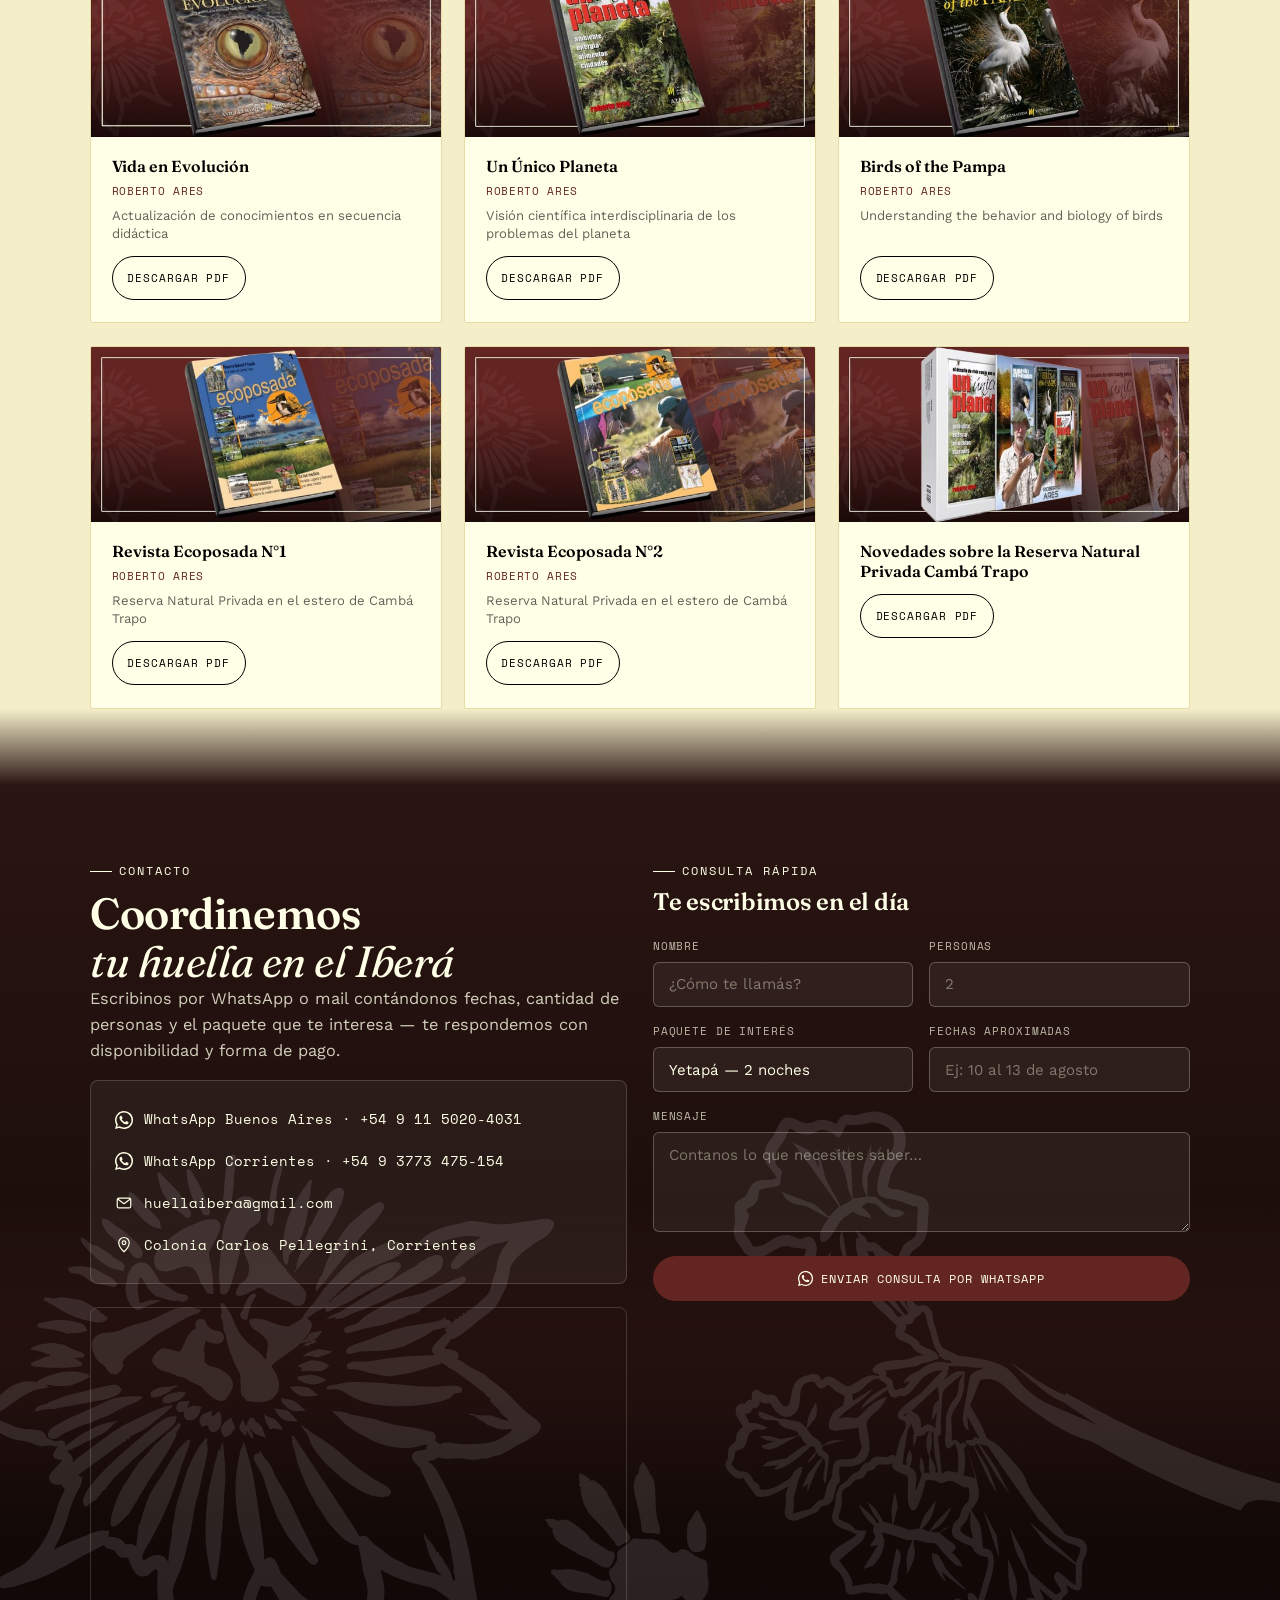
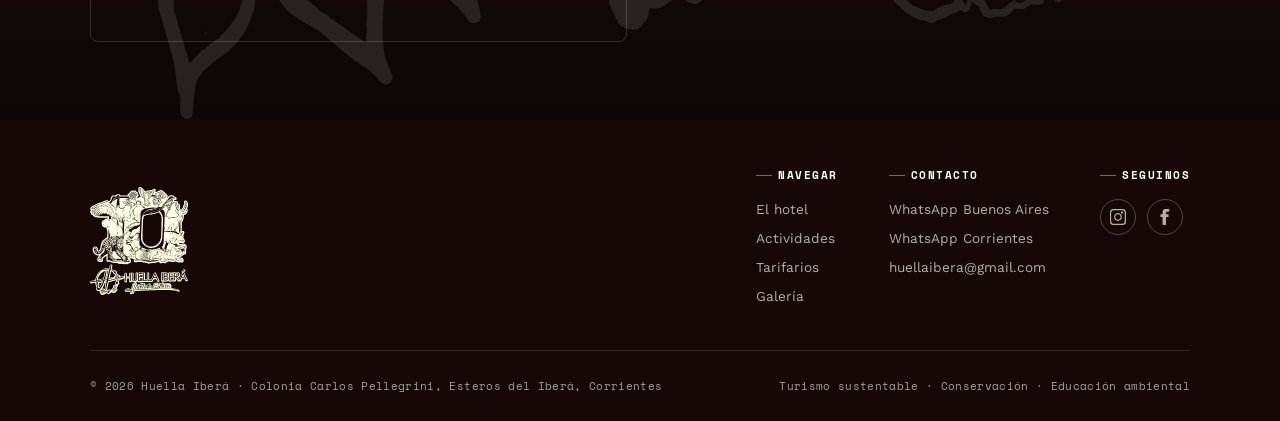
==== commit ff5eb825: "css" ====
--- a/index.html
+++ b/index.html
@@ -348,11 +348,6 @@
     </div>
 
     <div class="exp-scroller" id="expScroller"></div>
-
-    <div class="exp-nav">
-      <button type="button" id="expPrev" aria-label="Expedición anterior"><svg aria-hidden="true" style="transform:scaleX(-1)"><use href="#icon-arrow"/></svg></button>
-      <button type="button" id="expNext" aria-label="Expedición siguiente"><svg aria-hidden="true"><use href="#icon-arrow"/></svg></button>
-    </div>
   </div>
 </section>
 
--- a/css/style.css
+++ b/css/style.css
@@ -535,7 +535,10 @@
 /* =========================================================================
    SECCIONES — espaciado base
    ========================================================================= */
-.section{ padding: clamp(3.5rem, 8vw, 7.5rem) 0; position:relative; }
+.section{ padding: clamp(3rem, 6vw, 5.5rem) 0; position:relative; }
+/* Cuando dos secciones seguidas comparten el mismo fondo, achicamos aún más
+   el espacio entre ellas para que no se sienta un salto vacío */
+.section.on-paper-deep + .section.on-paper-deep{ padding-top: clamp(1.5rem, 3vw, 2.5rem); }
 .section.on-dark{
   background: linear-gradient(180deg, #2A1512 0%, #0D0605 100%);
   color: var(--paper);
@@ -552,6 +555,25 @@
 }
 .section.on-dark > .container{ position:relative; z-index:1; }
 .section.on-paper-deep{ background: var(--paper-deep); }
+.section.on-paper-deep::before{
+  content:"";
+  position:absolute; top:0; left:0; right:0; height:clamp(2.5rem, 6vw, 5rem);
+  background: linear-gradient(to bottom, var(--paper), transparent);
+  pointer-events:none;
+}
+.section.on-paper-deep::after{
+  content:"";
+  position:absolute; bottom:0; left:0; right:0; height:clamp(2.5rem, 6vw, 5rem);
+  background: linear-gradient(to top, var(--paper), transparent);
+  pointer-events:none;
+}
+/* Si la siguiente sección también es paper-deep, no hace falta difuminar
+   el borde entre ellas porque ya comparten color */
+.section.on-paper-deep + .section.on-paper-deep::before{ display:none; }
+.section.on-paper-deep:has(+ .section.on-paper-deep)::after{ display:none; }
+.section.on-paper-deep:has(+ .section.on-dark)::after{
+  background: linear-gradient(to top, #2A1512, transparent);
+}
 .section-head{ max-width: 46em; }
 .section-head.center{ margin-inline:auto; text-align:center; }
 .section-head.center .eyebrow{ justify-content:center; }
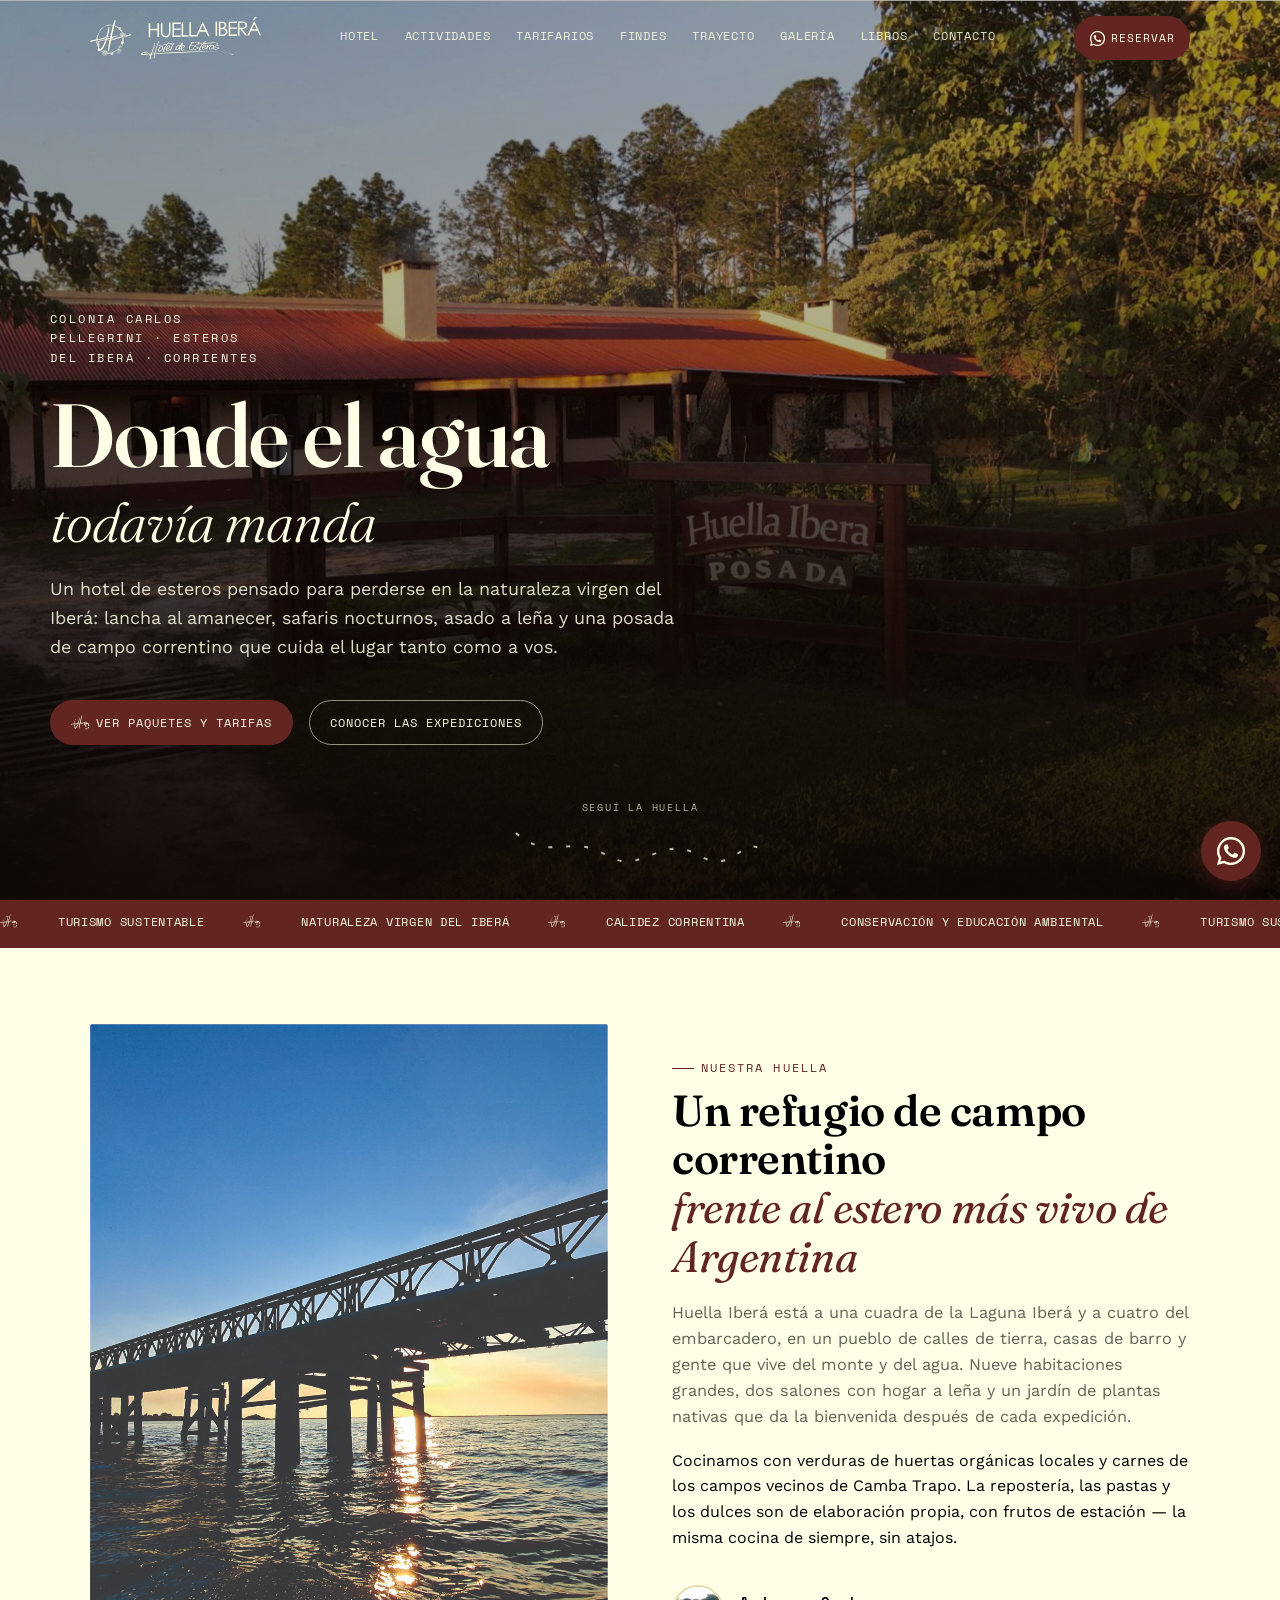
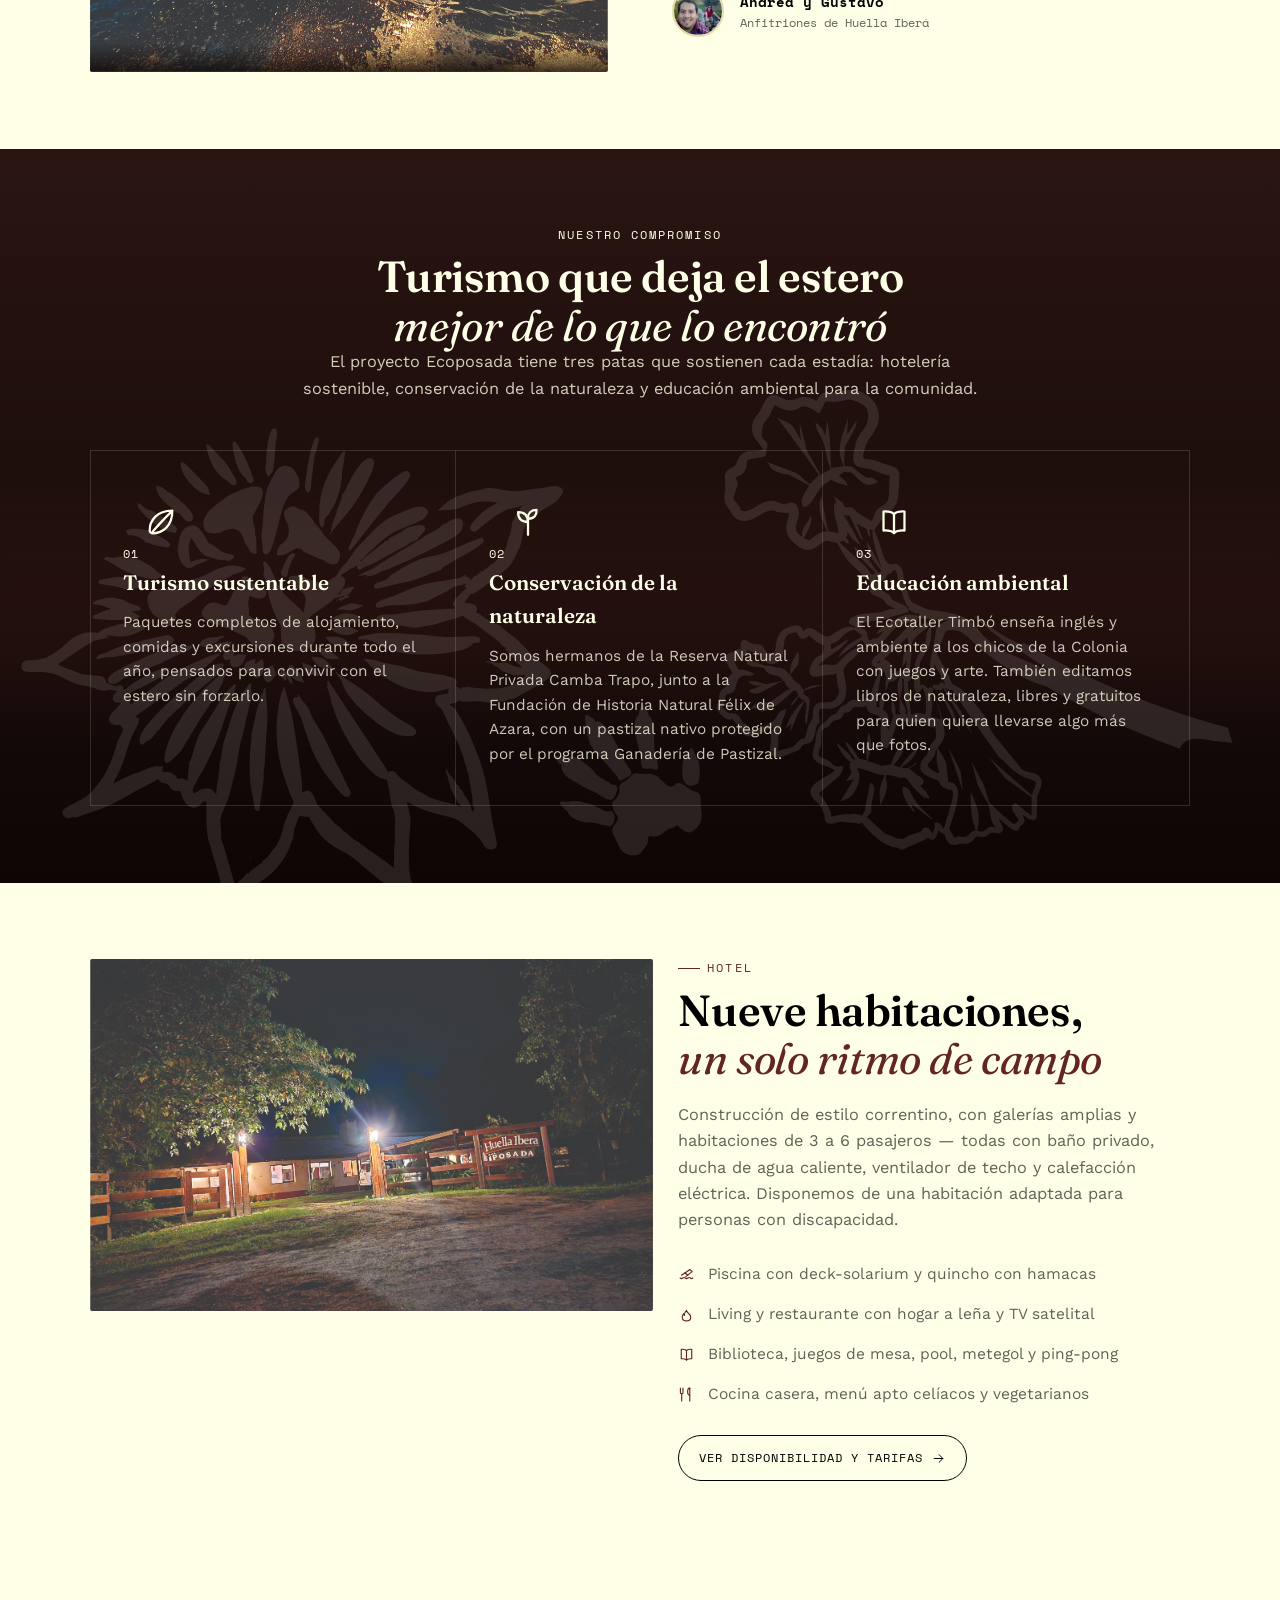
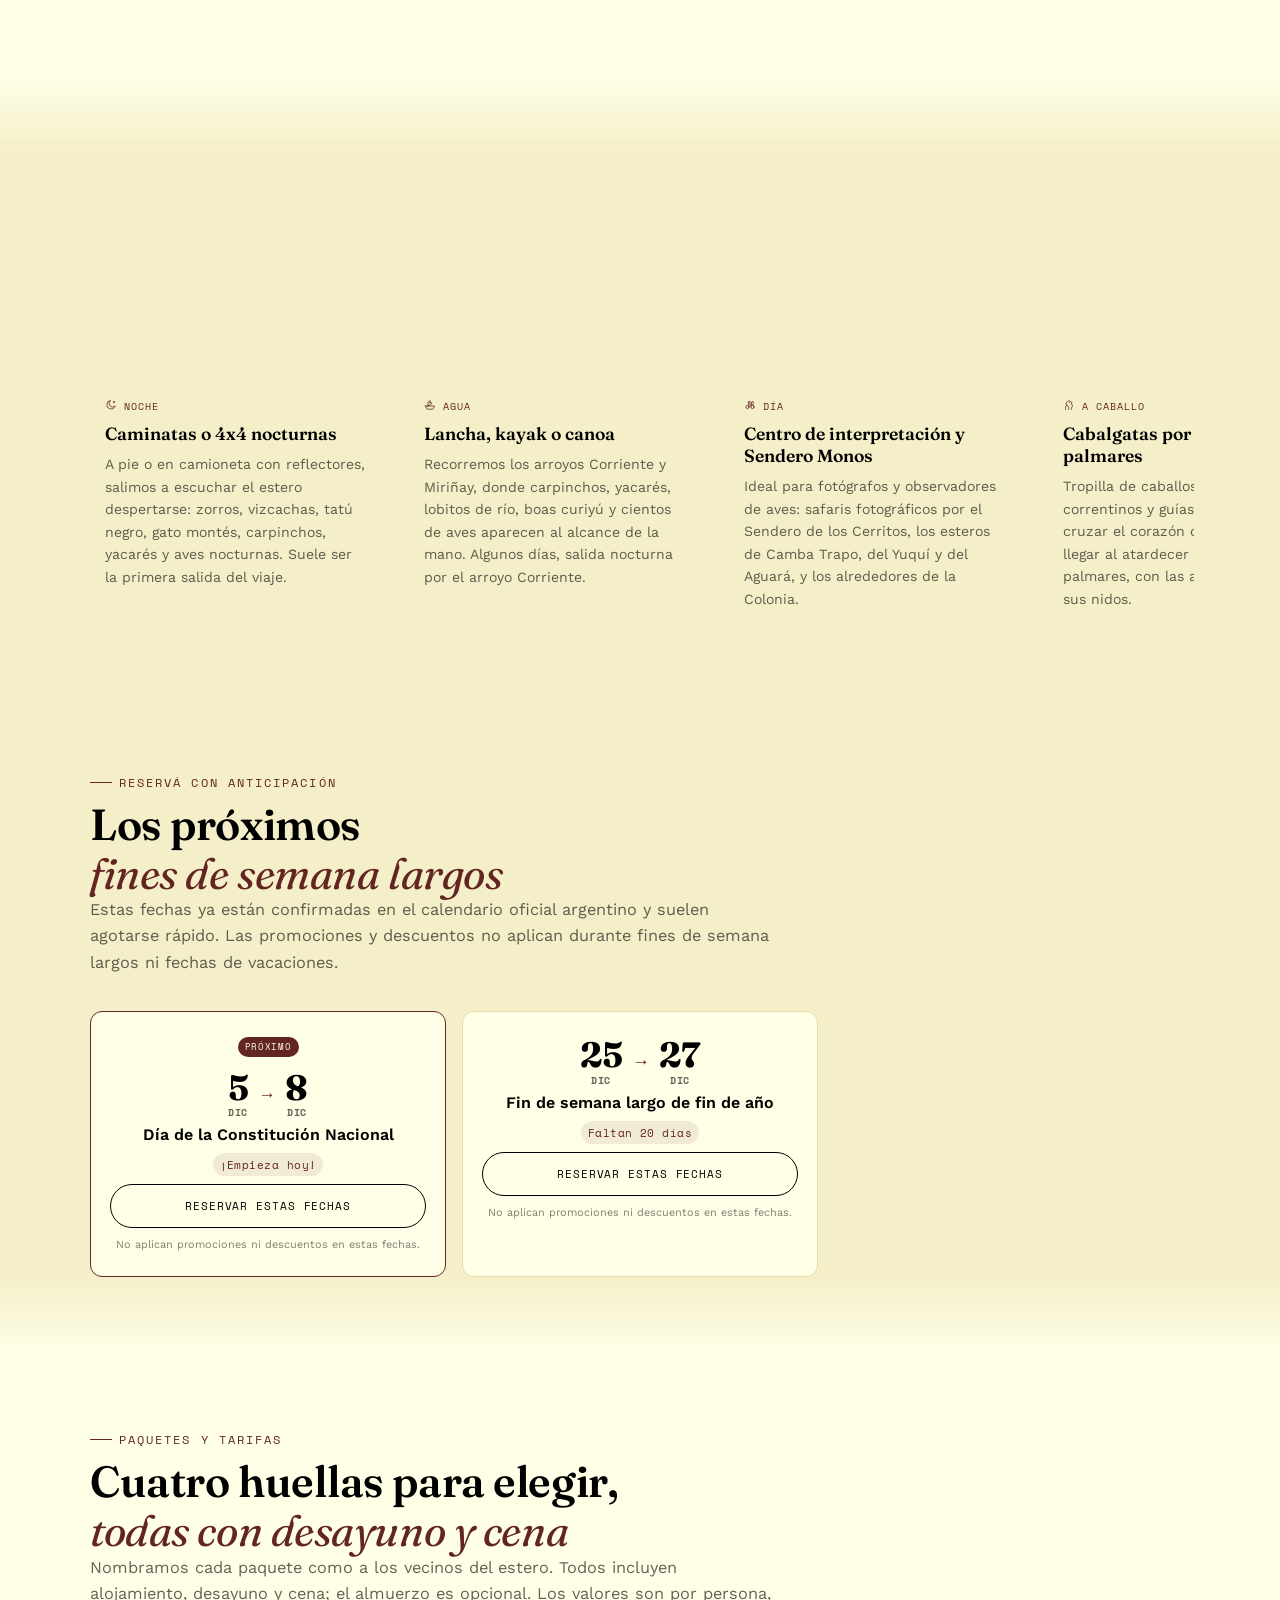
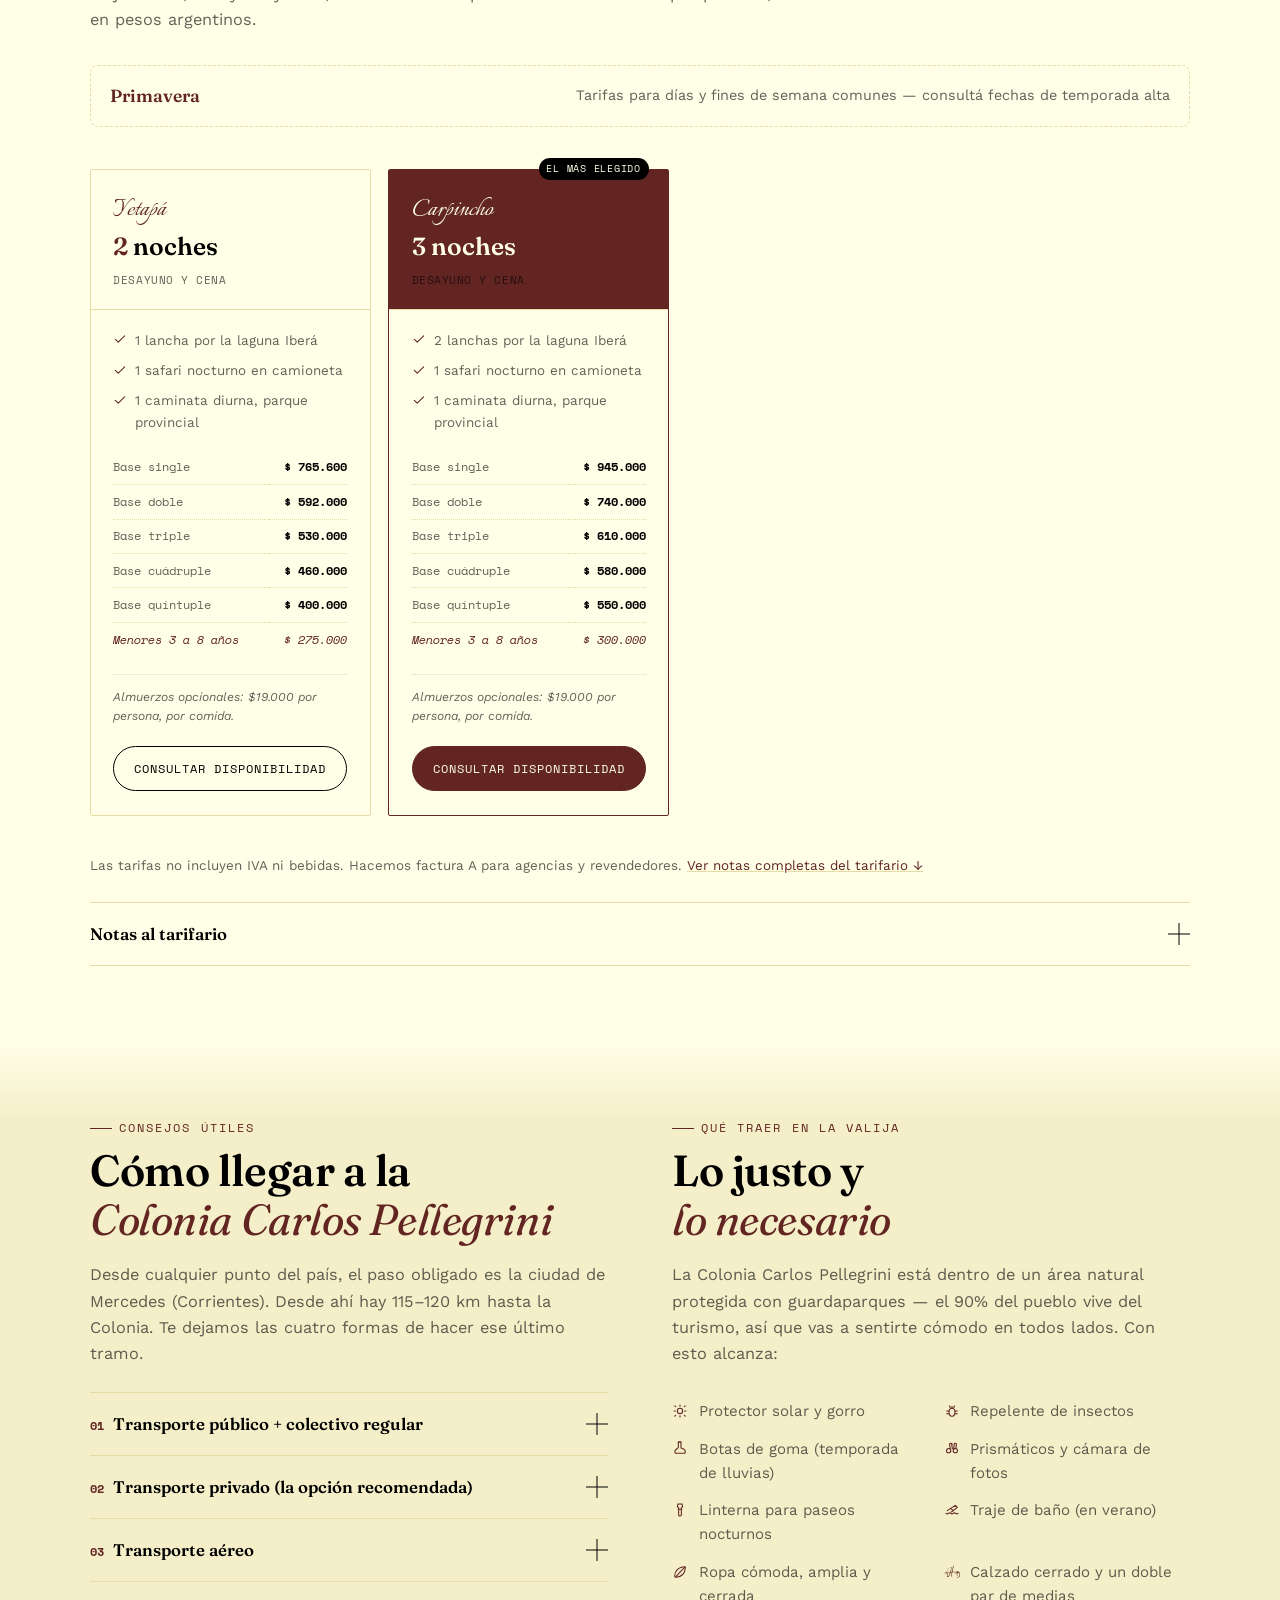
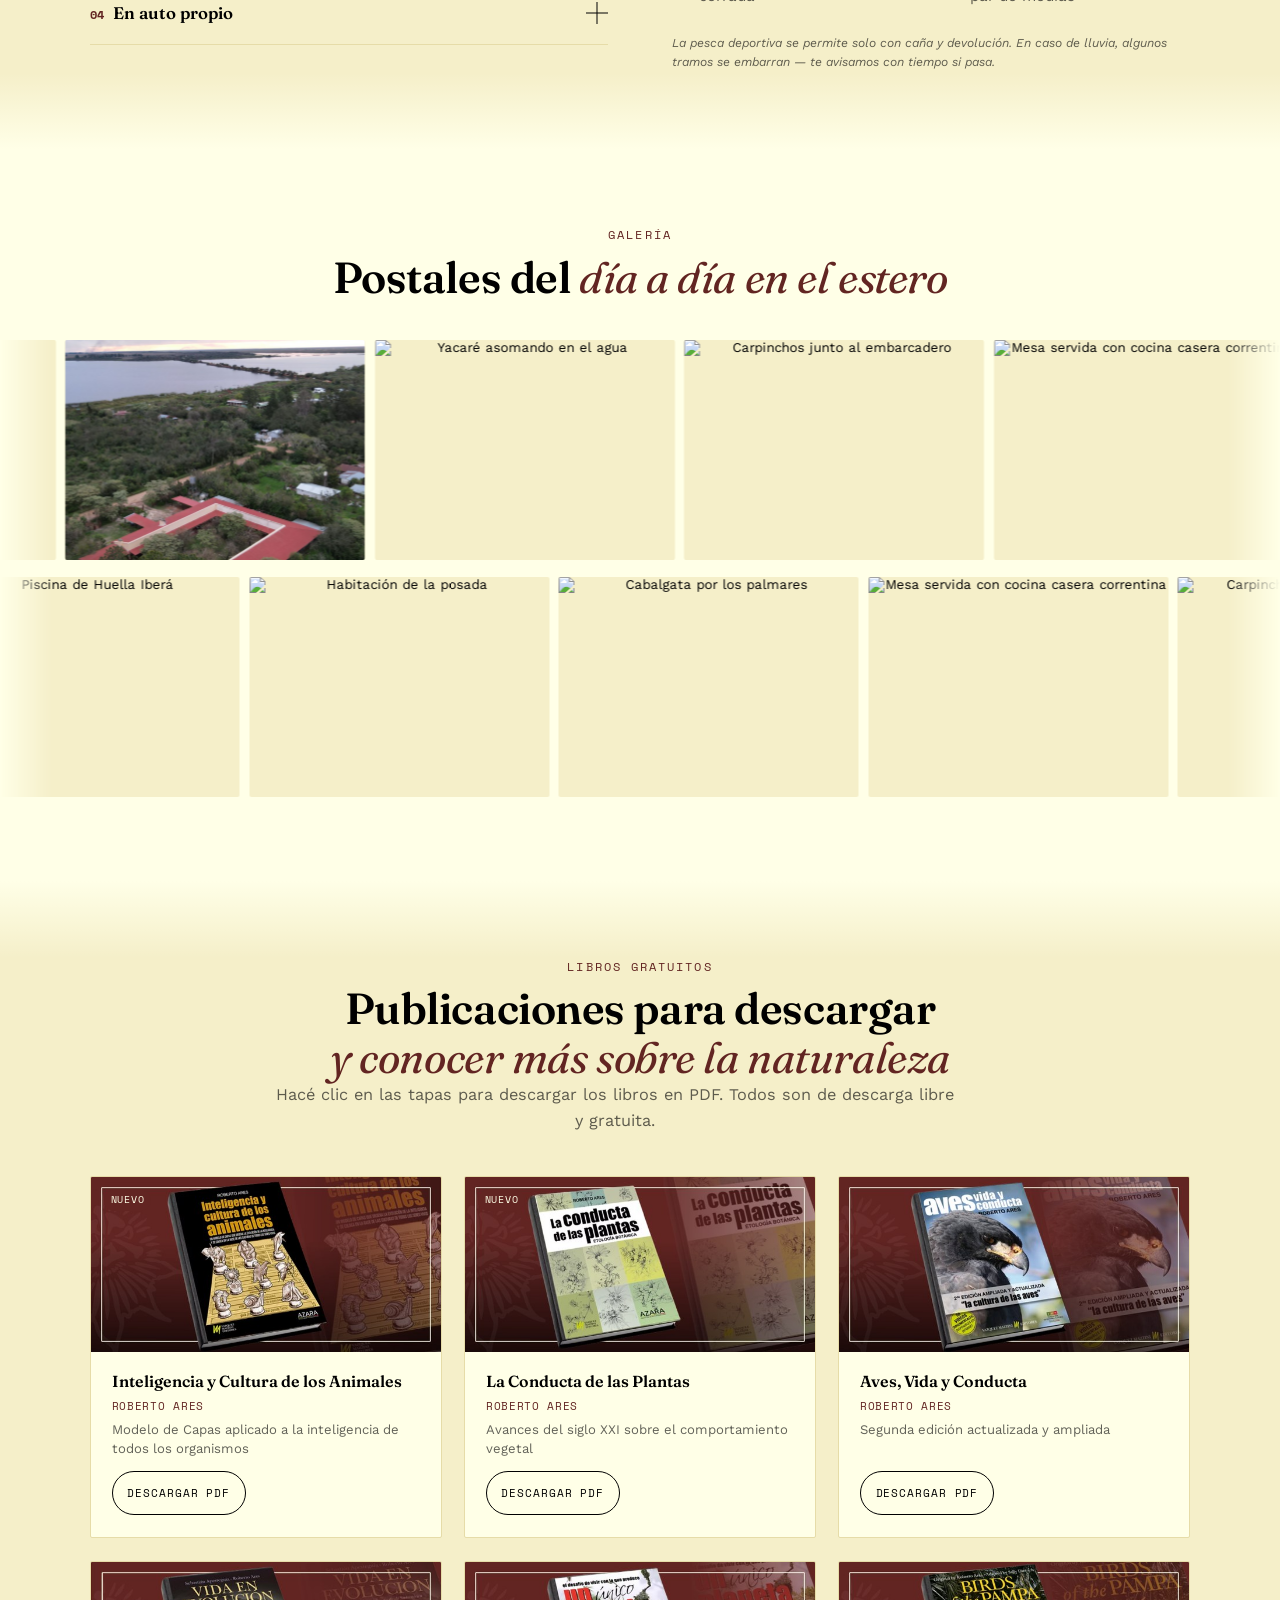
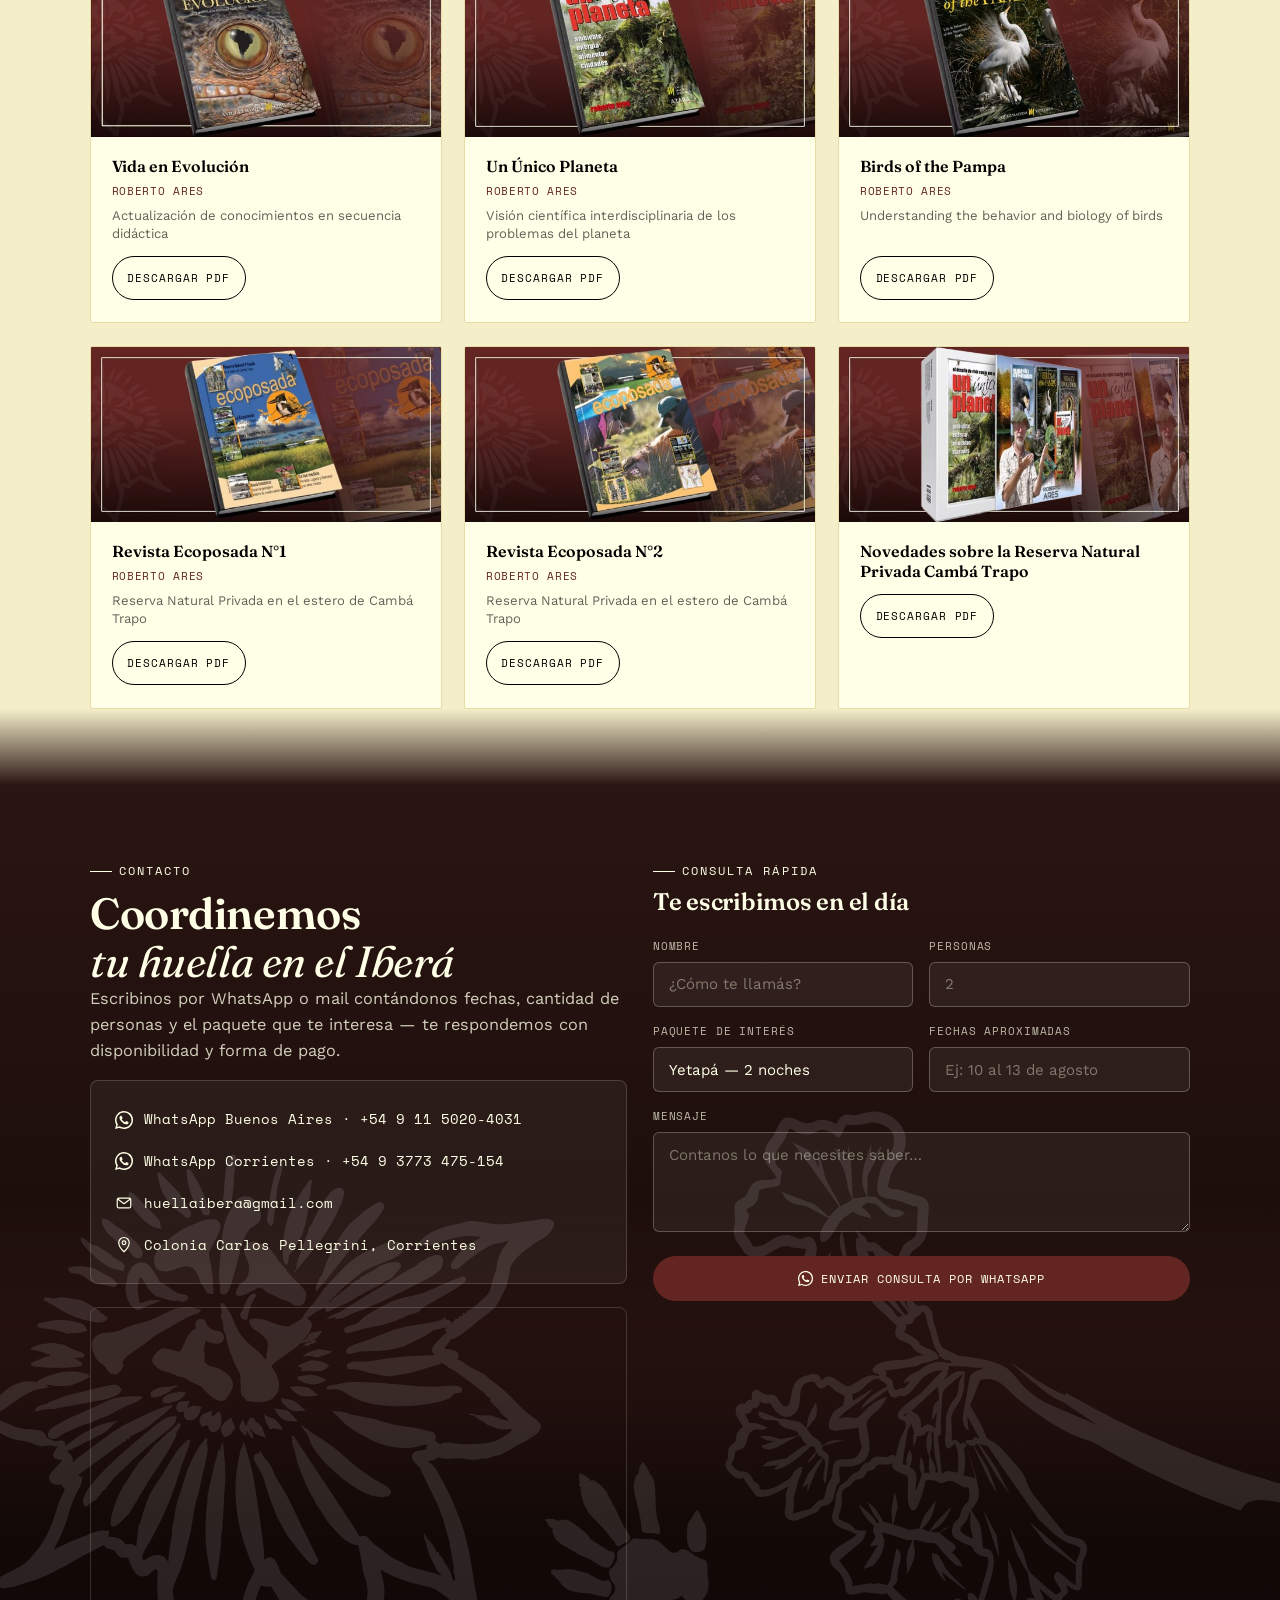
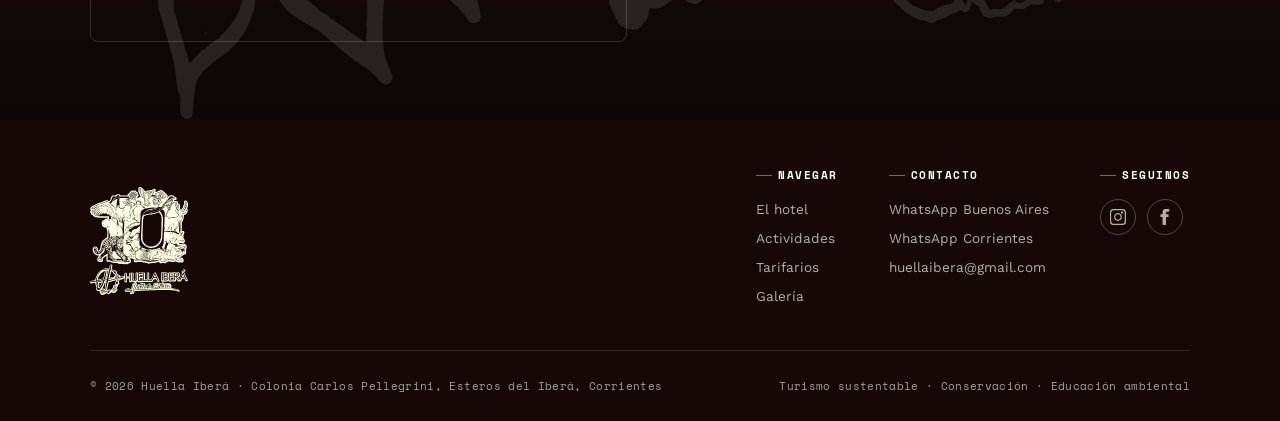
==== commit 1d166d8a: "css" ====
--- a/index.html
+++ b/index.html
@@ -342,9 +342,9 @@
 <section class="section on-paper-deep" id="expediciones">
   <div class="container">
     <div class="section-head reveal">
-      <p class="eyebrow">Expediciones</p>
-      <h2 class="section-title">Seis formas de entrar<br><em>al corazón del estero</em></h2>
-      <p class="lede">Cada paquete incluye un combo de estas salidas guiadas. Lancha, kayak, 4x4, a caballo o a pie — el Iberá se recorre distinto según la hora y las ganas.</p>
+      <p class="eyebrow">Actividades</p>
+      <h2 class="section-title">Cada paseo es<br><em>una oportunidad </em></h2>
+      <p class="lede">para descubrir paisajes únicos, aves, carpinchos y toda la magia de los Esteros, en un lugar donde la naturaleza se vive de verdad.</p>
     </div>
 
     <div class="exp-scroller" id="expScroller"></div>
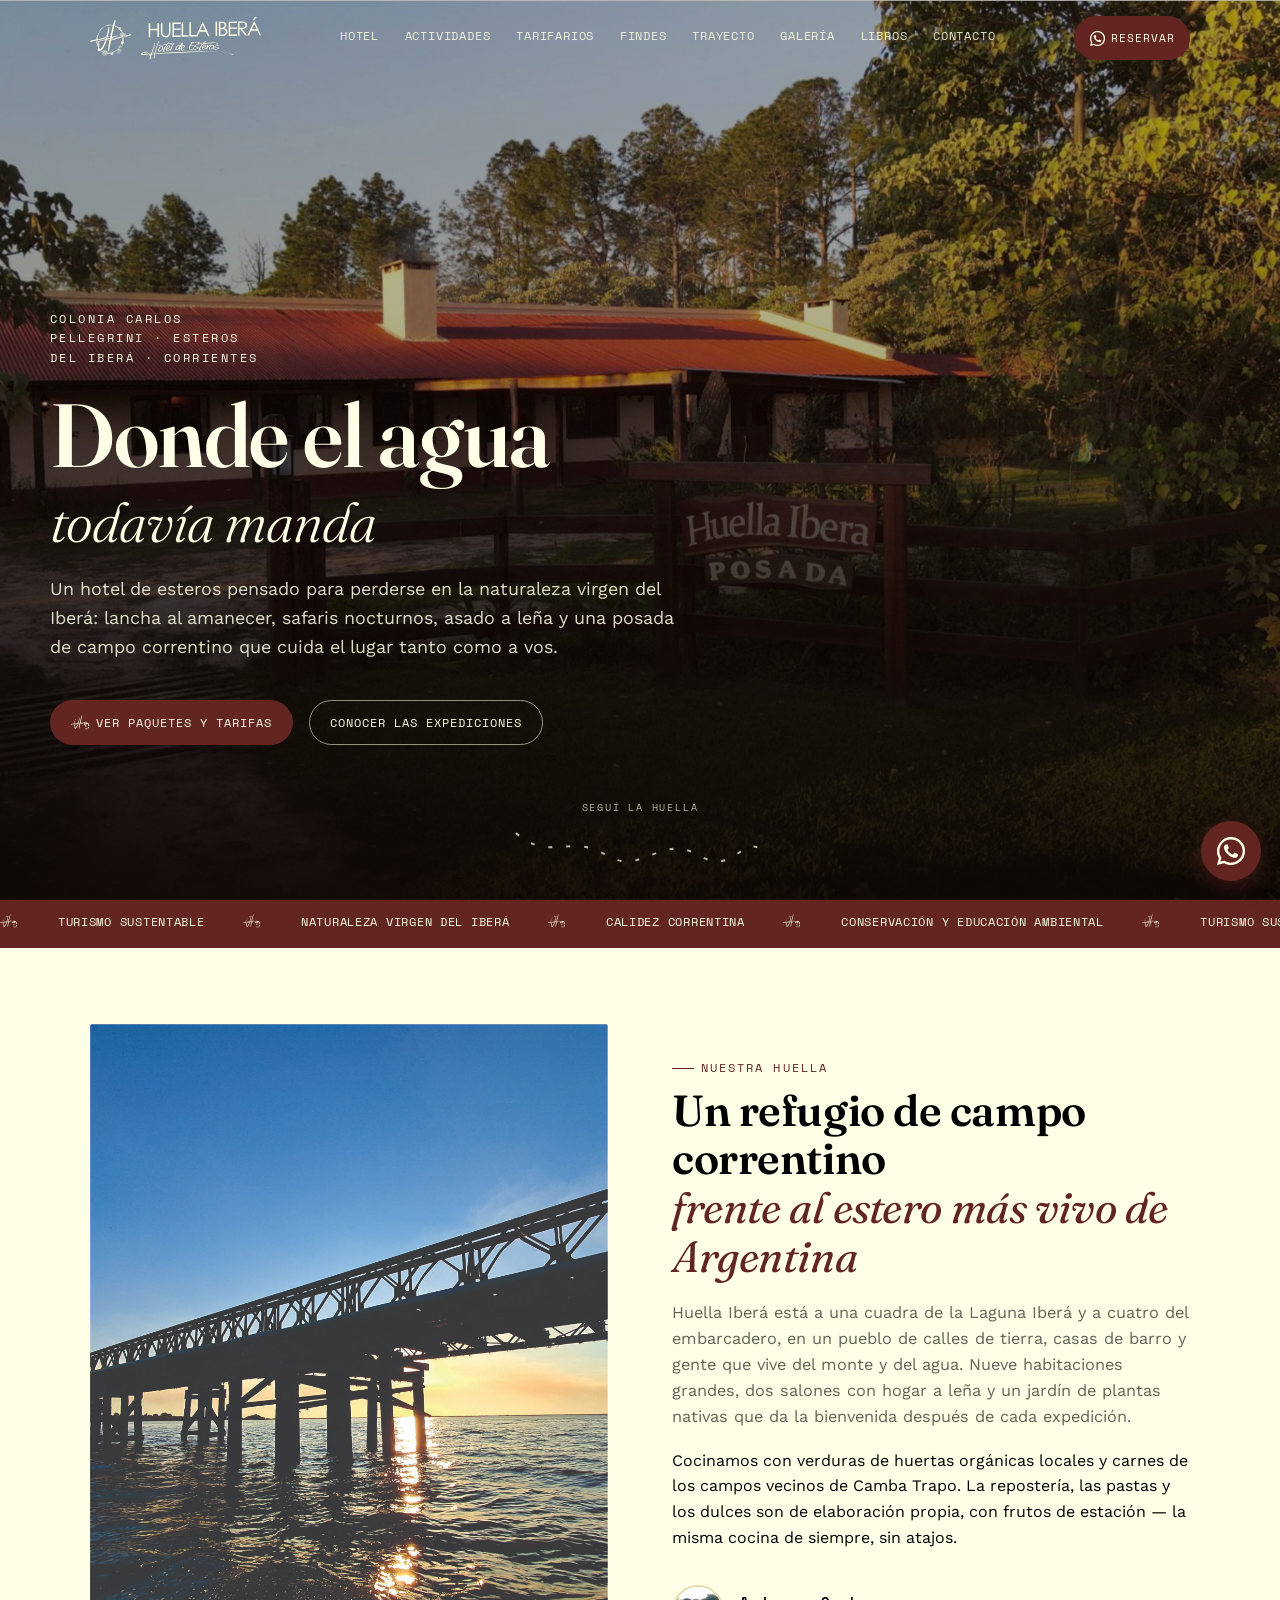
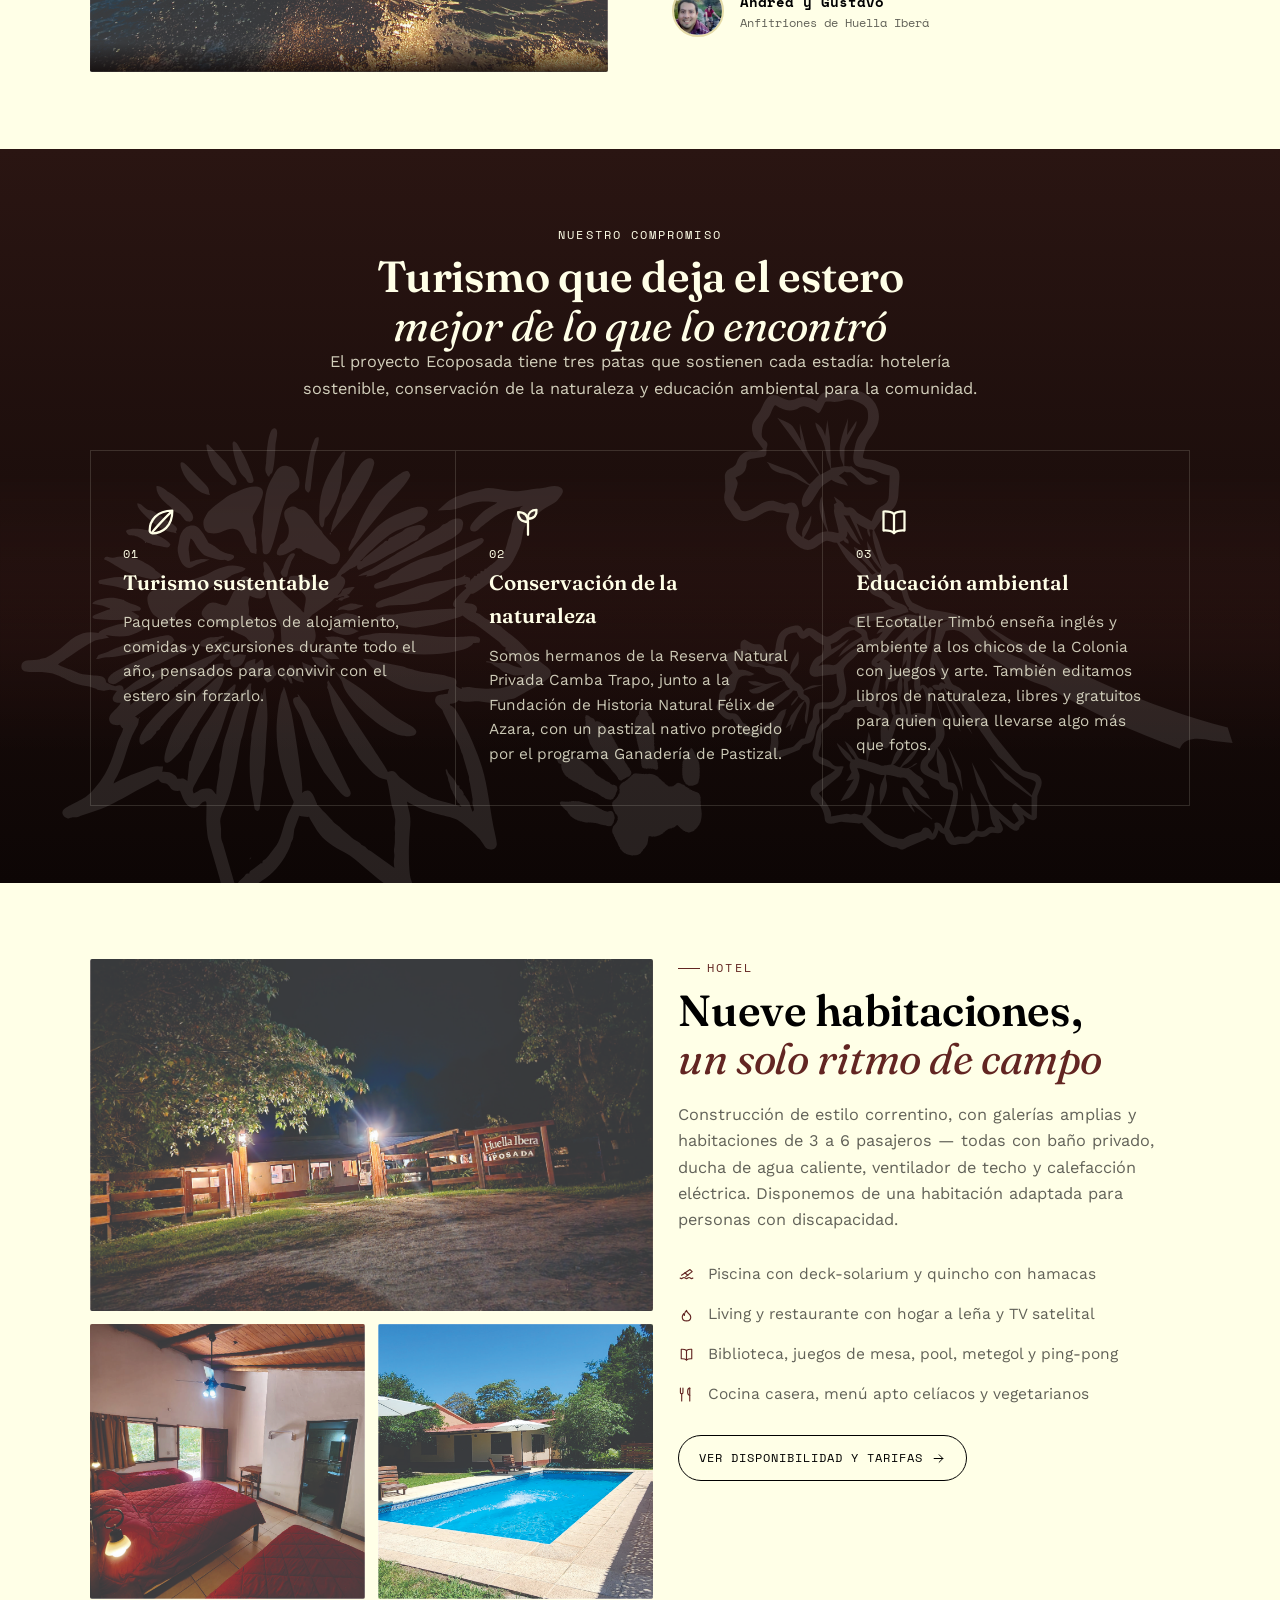
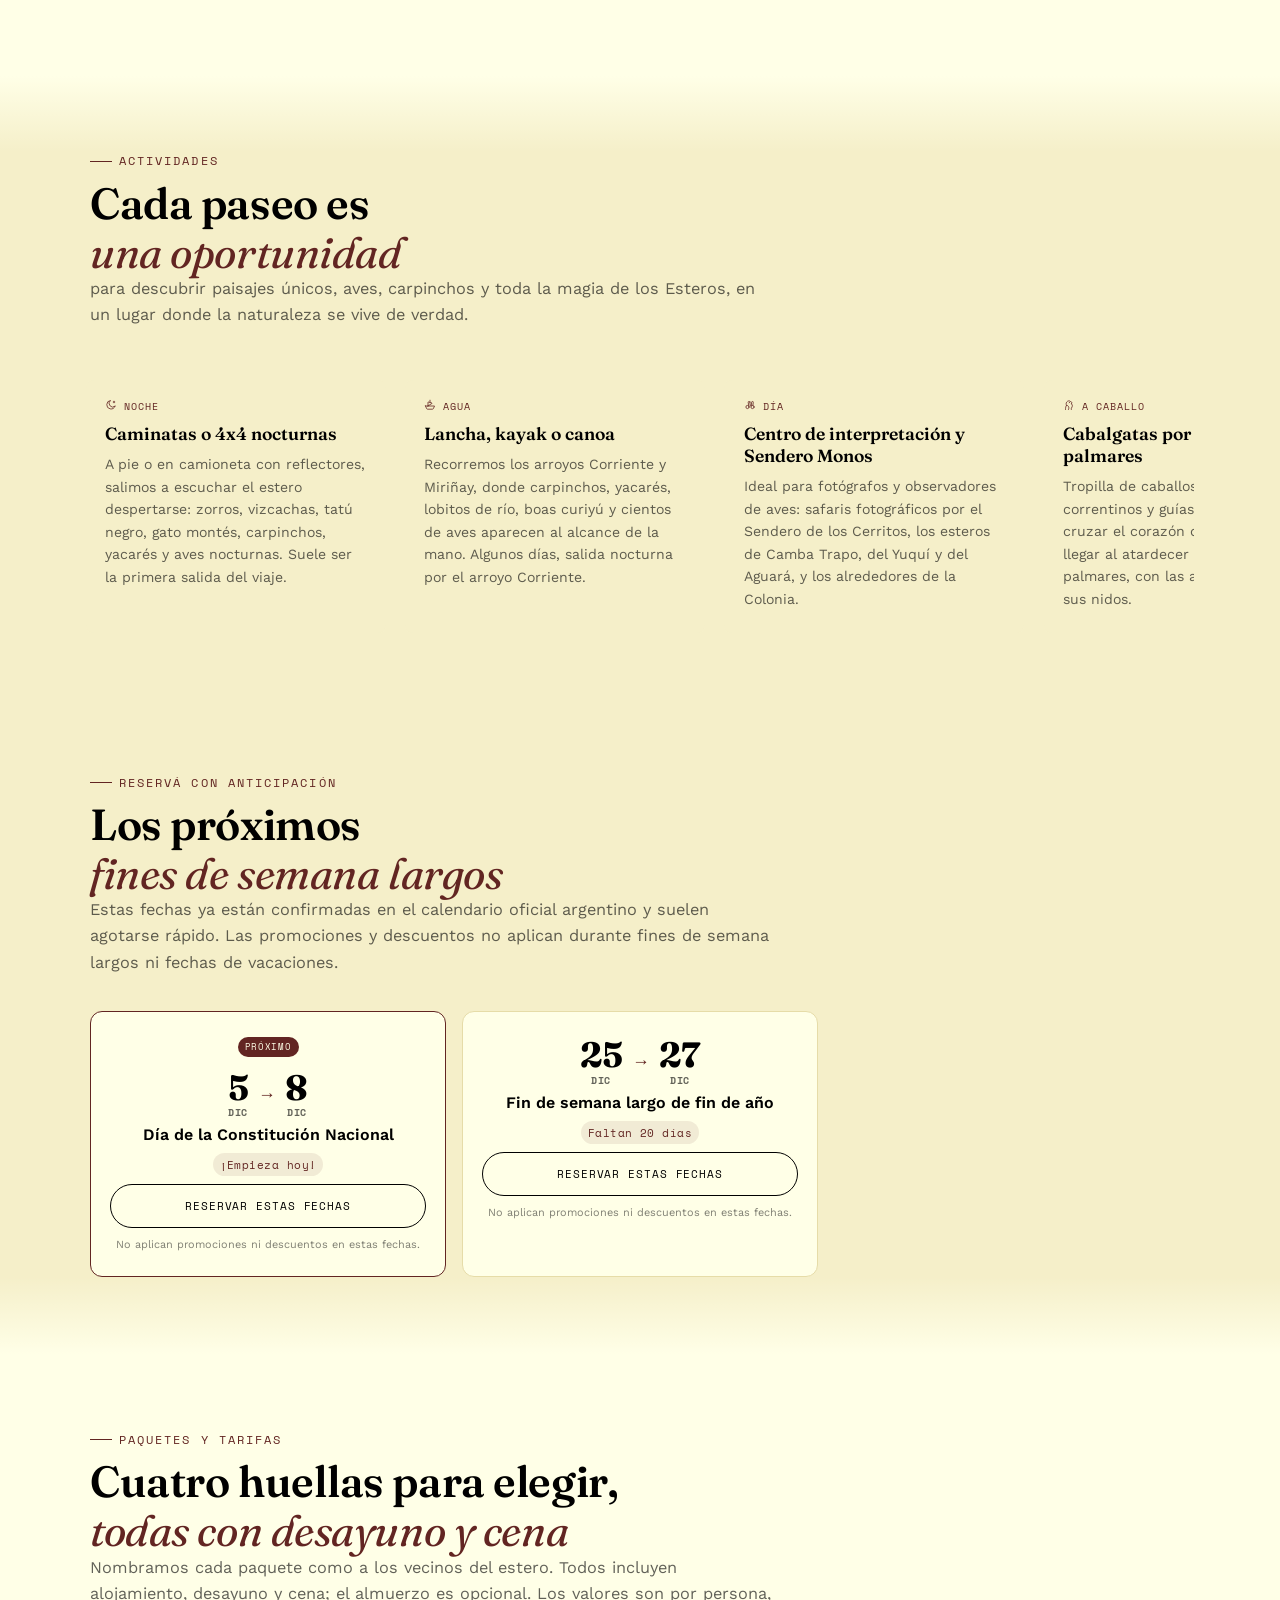
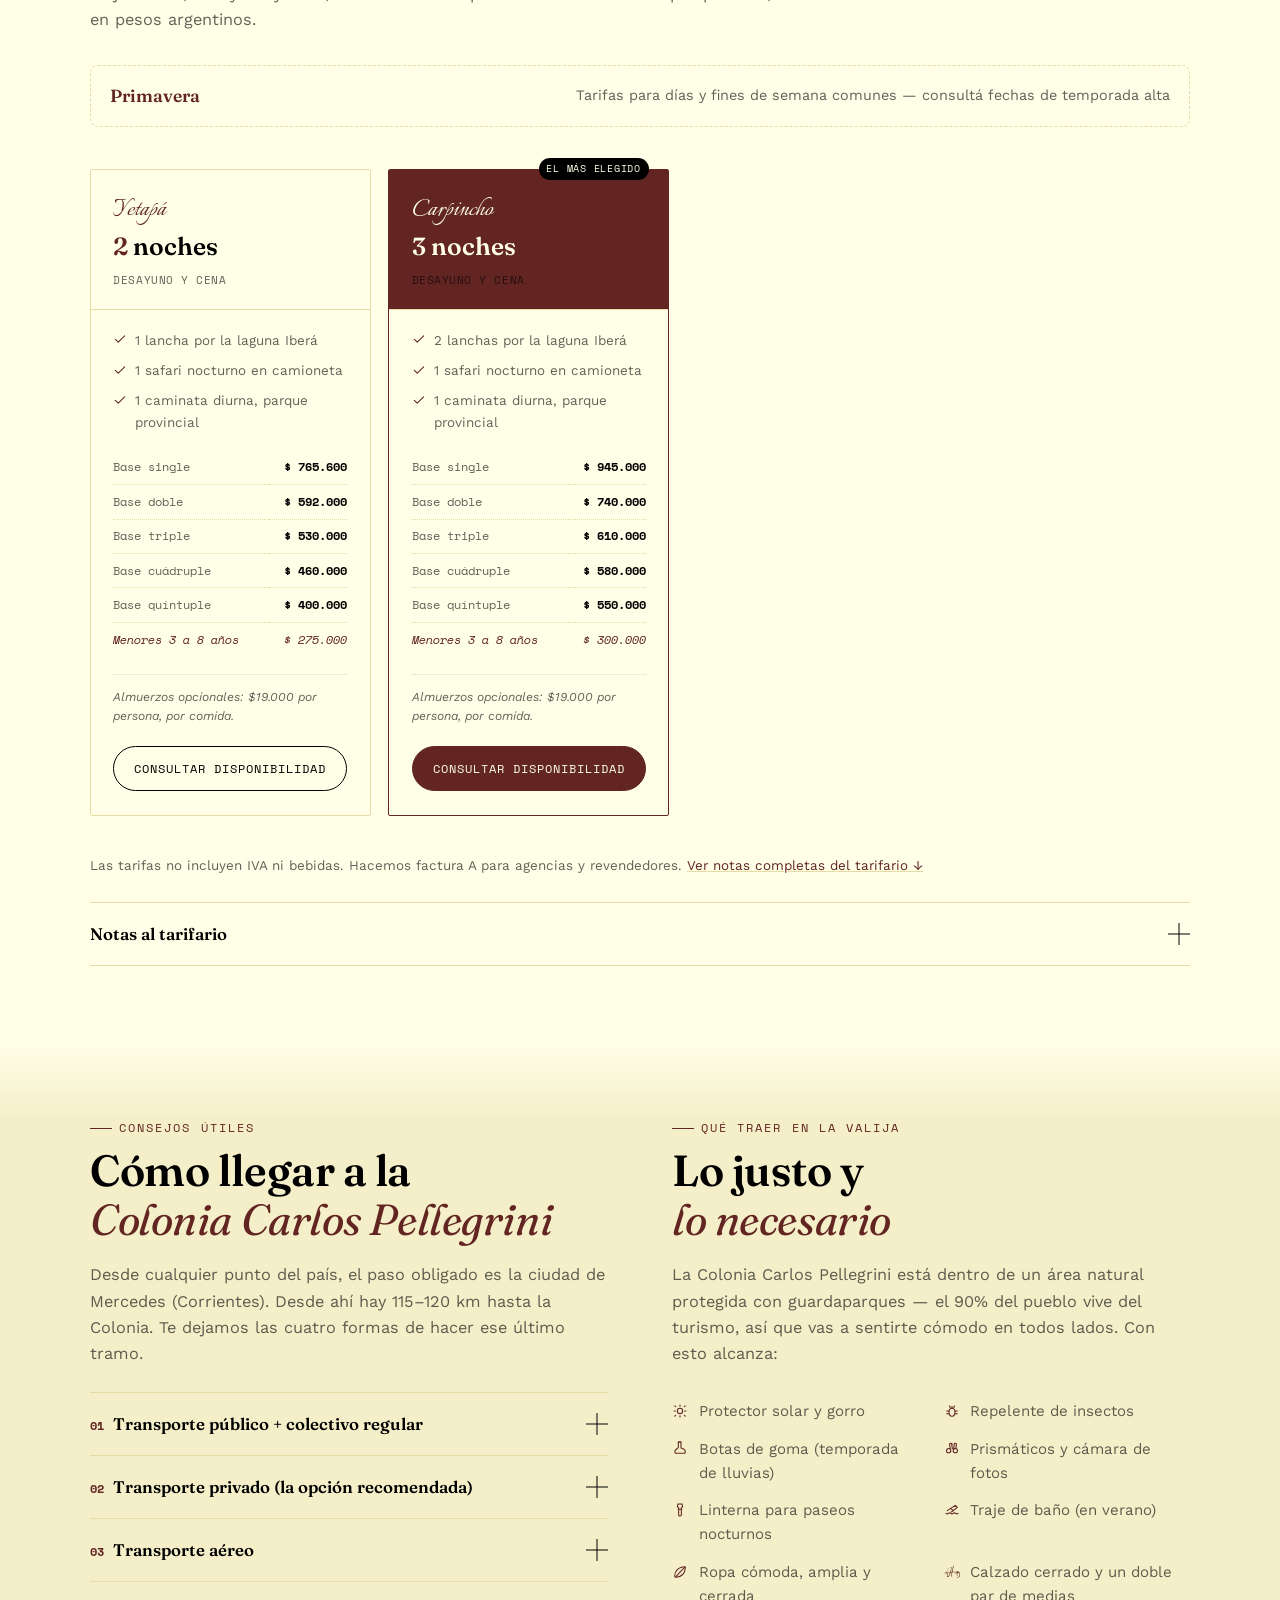
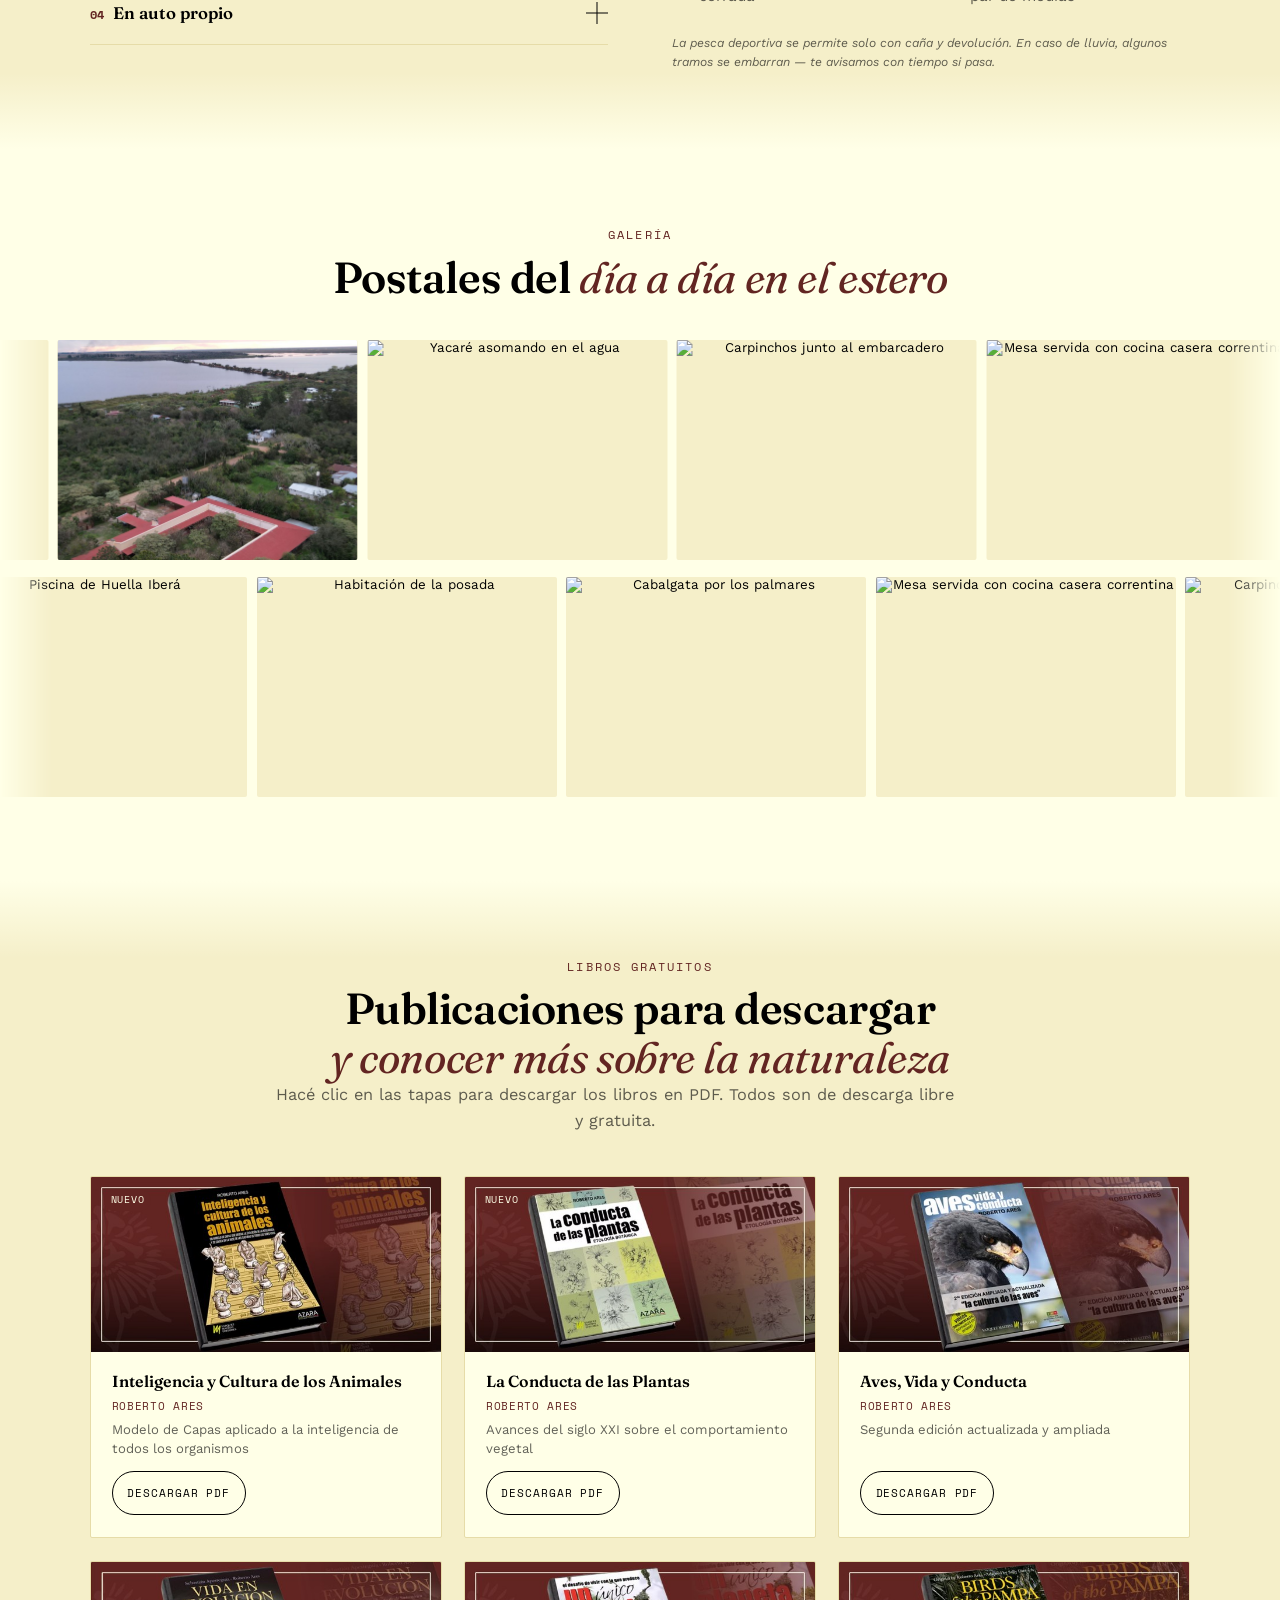
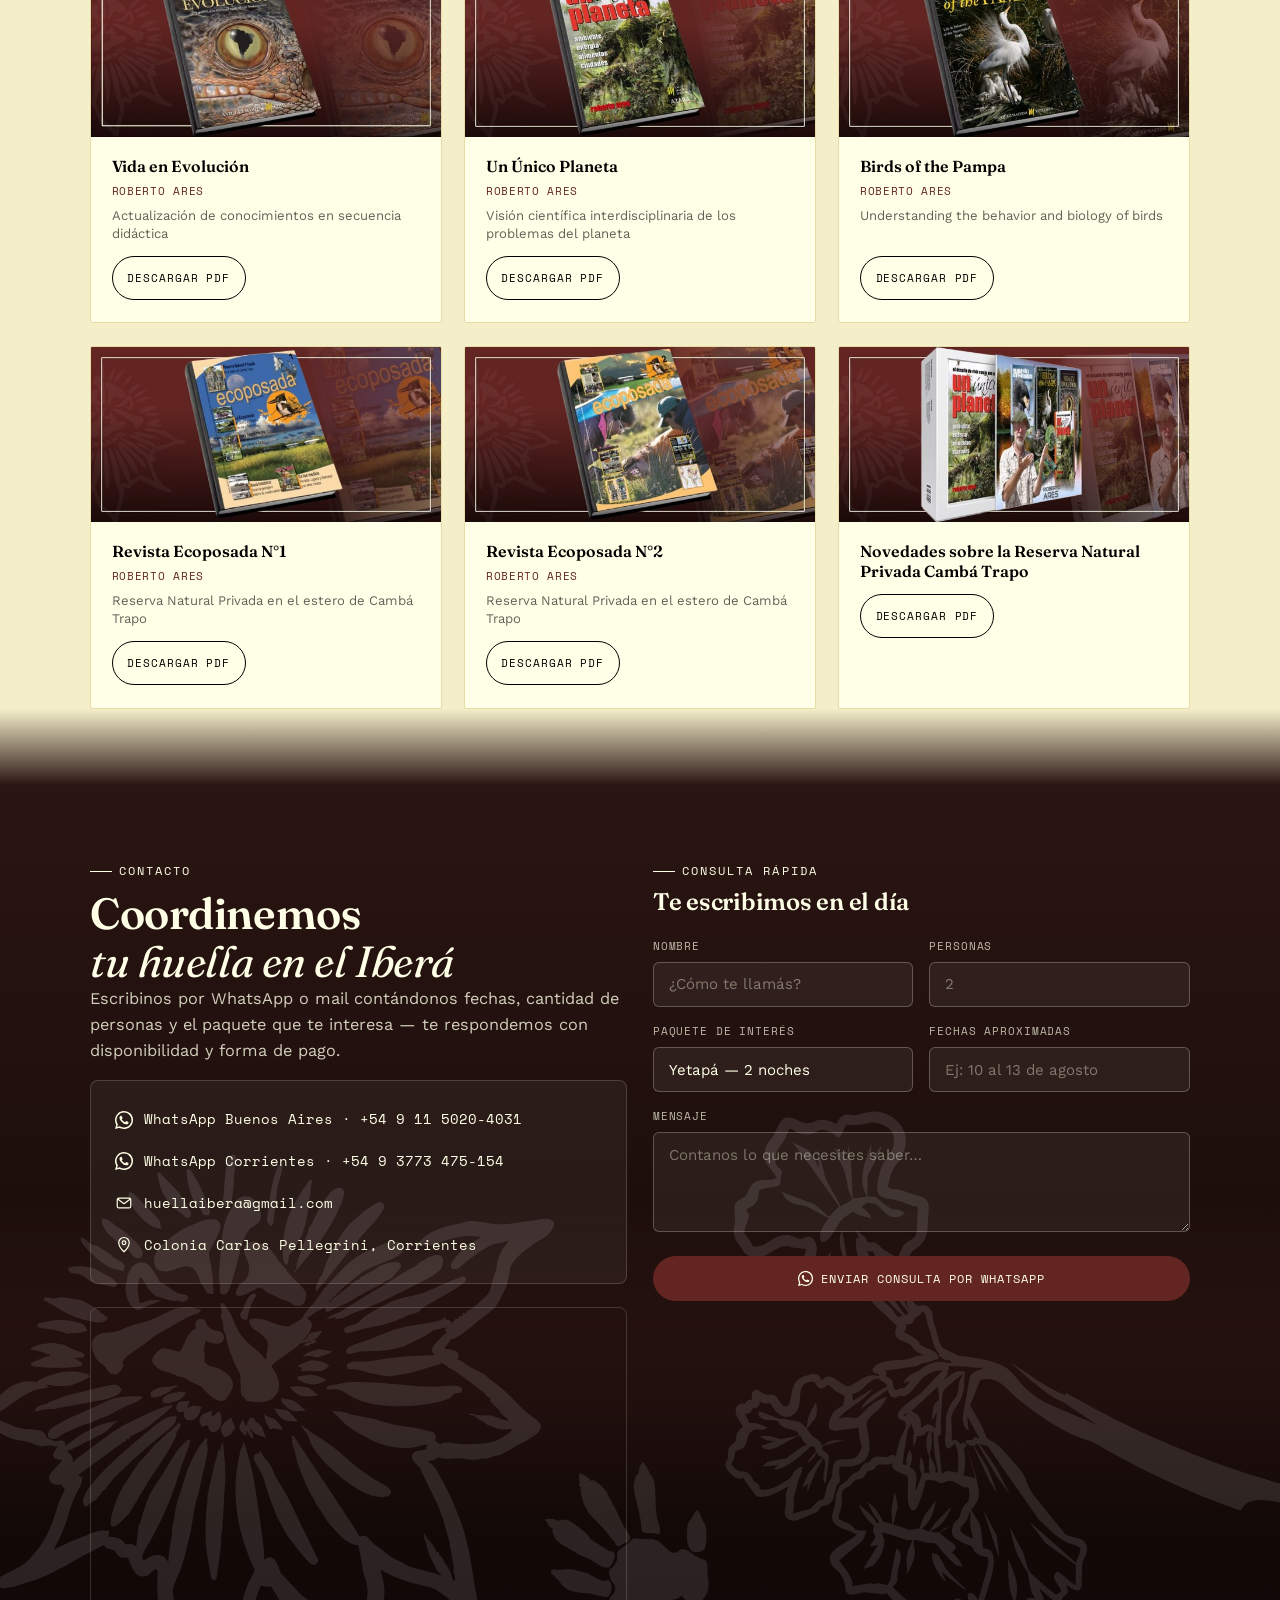
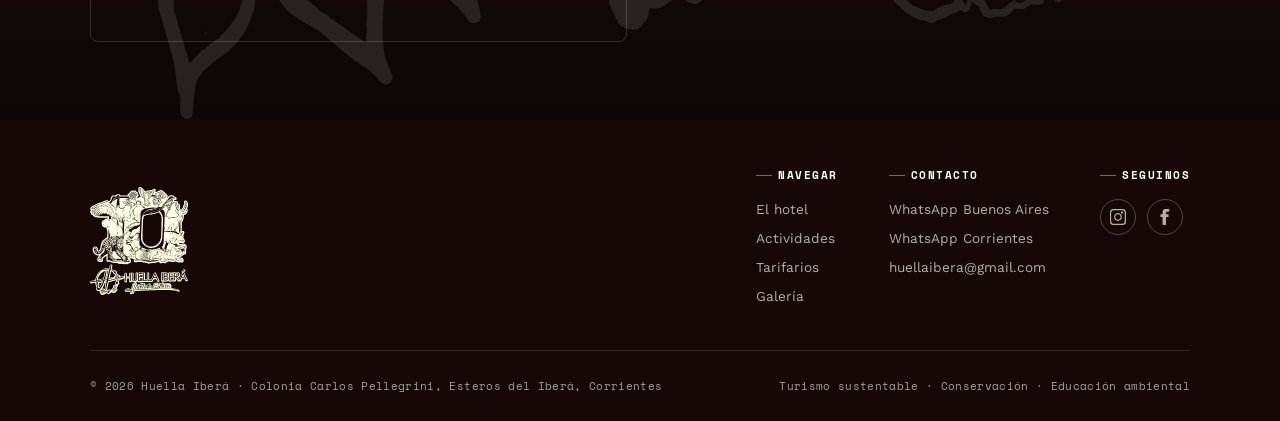
==== commit 63eff843: "Pre-compresion WebP, skeleton loaders, footer responsive, tapiz sin repetir, Instagram icon fix" ====
--- a/index.html
+++ b/index.html
@@ -362,7 +362,11 @@
       <h2 class="section-title">Los próximos<br><em>fines de semana largos</em></h2>
       <p class="lede">Estas fechas ya están confirmadas en el calendario oficial argentino y suelen agotarse rápido. Las promociones y descuentos no aplican durante fines de semana largos ni fechas de vacaciones.</p>
     </div>
-    <div class="findes-grid reveal-group" id="findesGrid"></div>
+    <div class="findes-grid reveal-group" id="findesGrid">
+      <div class="skeleton-card"></div>
+      <div class="skeleton-card"></div>
+      <div class="skeleton-card"></div>
+    </div>
   </div>
 </section>
 
@@ -385,7 +389,11 @@
     <!-- Paquete a medida (se muestra solo si viene por link) -->
     <div id="customPackageContainer" style="display:none;"></div>
 
-    <div class="packages reveal-group" id="packagesGrid"></div>
+    <div class="packages reveal-group" id="packagesGrid">
+      <div class="skeleton-card"></div>
+      <div class="skeleton-card"></div>
+      <div class="skeleton-card"></div>
+    </div>
 
     <p class="rate-note">Las tarifas no incluyen IVA ni bebidas. Hacemos factura A para agencias y revendedores. <a href="#notas">Ver notas completas del tarifario ↓</a></p>
 
@@ -517,7 +525,11 @@
       <h2 class="section-title">Publicaciones para descargar<br><em>y conocer más sobre la naturaleza</em></h2>
       <p class="lede">Hacé clic en las tapas para descargar los libros en PDF. Todos son de descarga libre y gratuita.</p>
     </div>
-    <div class="books-grid reveal-group" id="booksContainer"></div>
+    <div class="books-grid reveal-group" id="booksContainer">
+      <div class="skeleton-card"></div>
+      <div class="skeleton-card"></div>
+      <div class="skeleton-card"></div>
+    </div>
     <p class="books-hint"><svg aria-hidden="true"><use href="#icon-arrow"/></svg> Deslizá para ver más</p>
   </div>
 </section>
--- a/css/style.css
+++ b/css/style.css
@@ -1224,6 +1224,30 @@
 }
 
 /* =========================================================================
+   SKELETON LOADERS — shimmer contra el "parpadeo"
+   ========================================================================= */
+.skeleton-card{
+  background: var(--paper-deep);
+  border: 1px solid var(--paper-line);
+  border-radius: var(--radius);
+  min-height: 380px;
+  position: relative;
+  overflow: hidden;
+}
+.skeleton-card::after{
+  content: "";
+  position: absolute;
+  inset: 0;
+  transform: translateX(-100%);
+  background: linear-gradient(90deg, transparent, rgba(255,255,231,.4), transparent);
+  animation: shimmer 1.5s infinite;
+}
+@keyframes shimmer{ 100%{ transform: translateX(100%); } }
+@media (prefers-reduced-motion: reduce){
+  .skeleton-card::after{ animation: none; }
+}
+
+/* =========================================================================
    FOOTER
    ========================================================================= */
 .footer{
